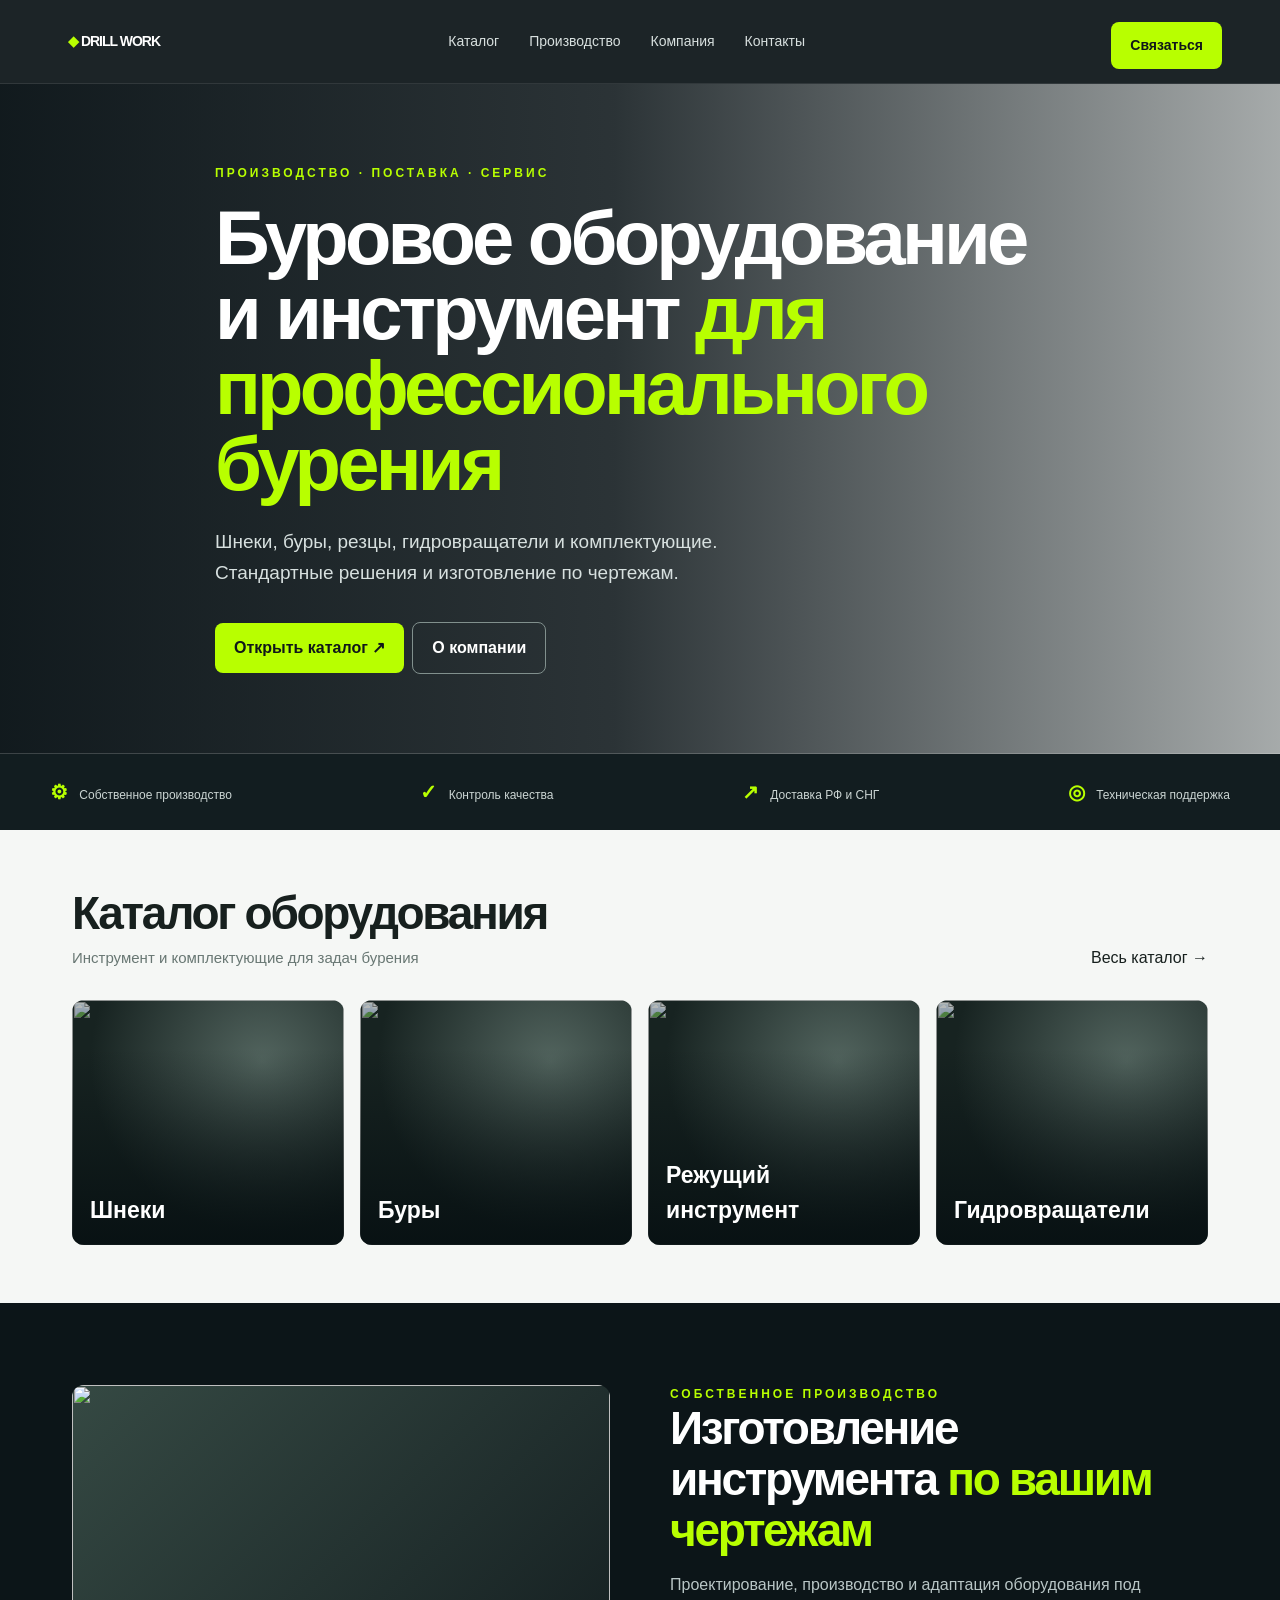
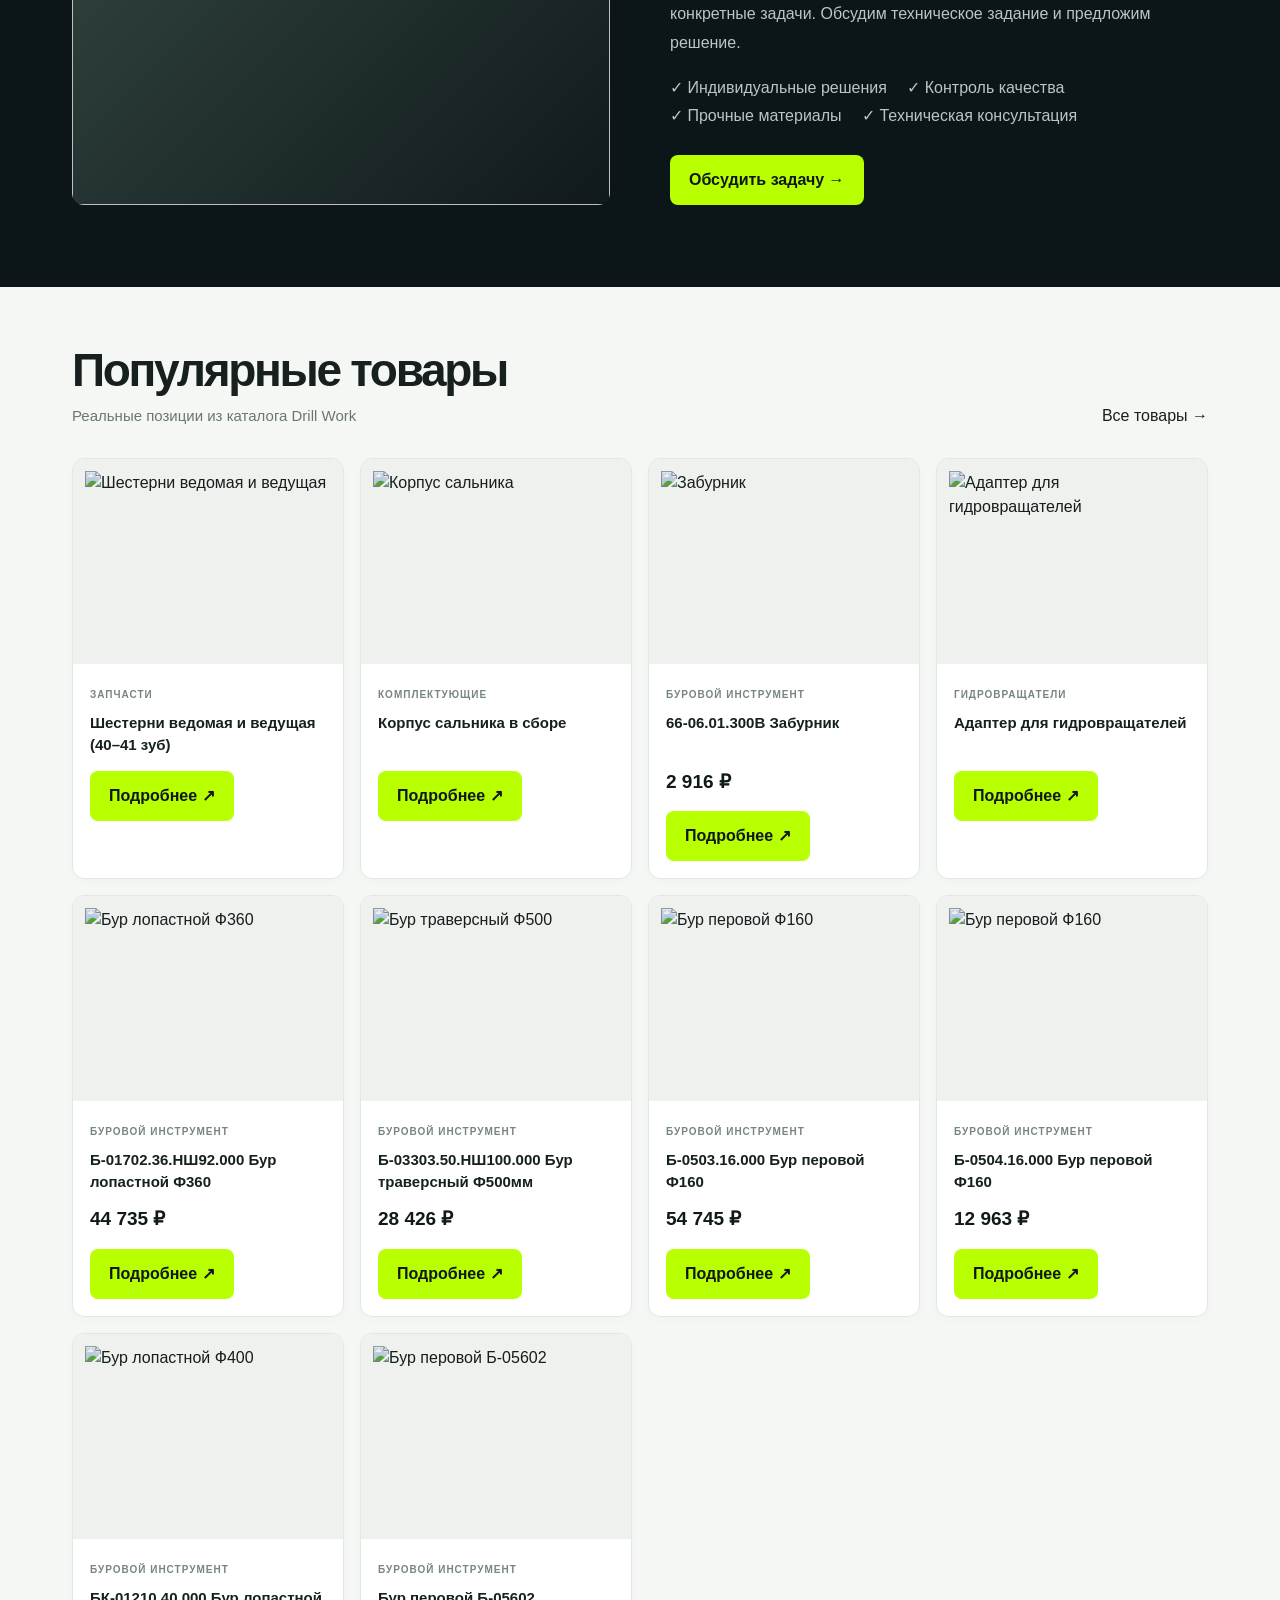
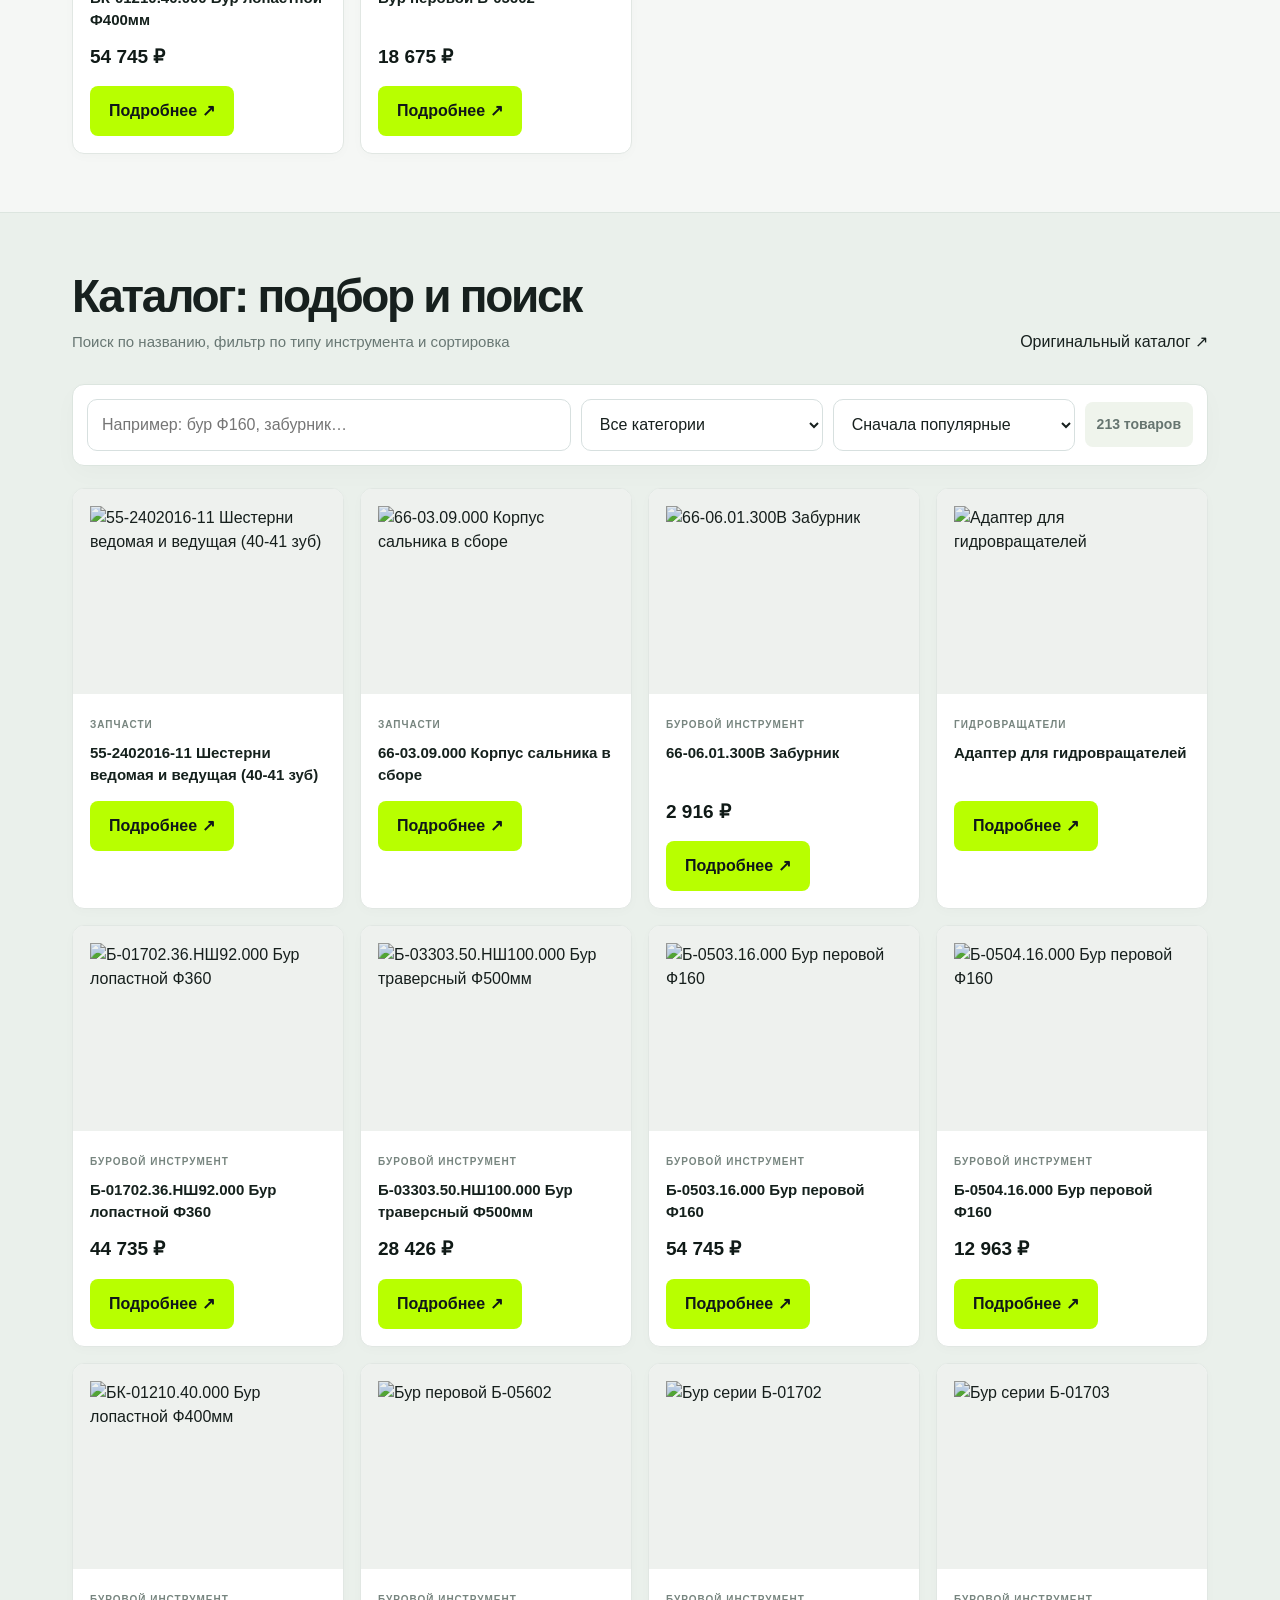
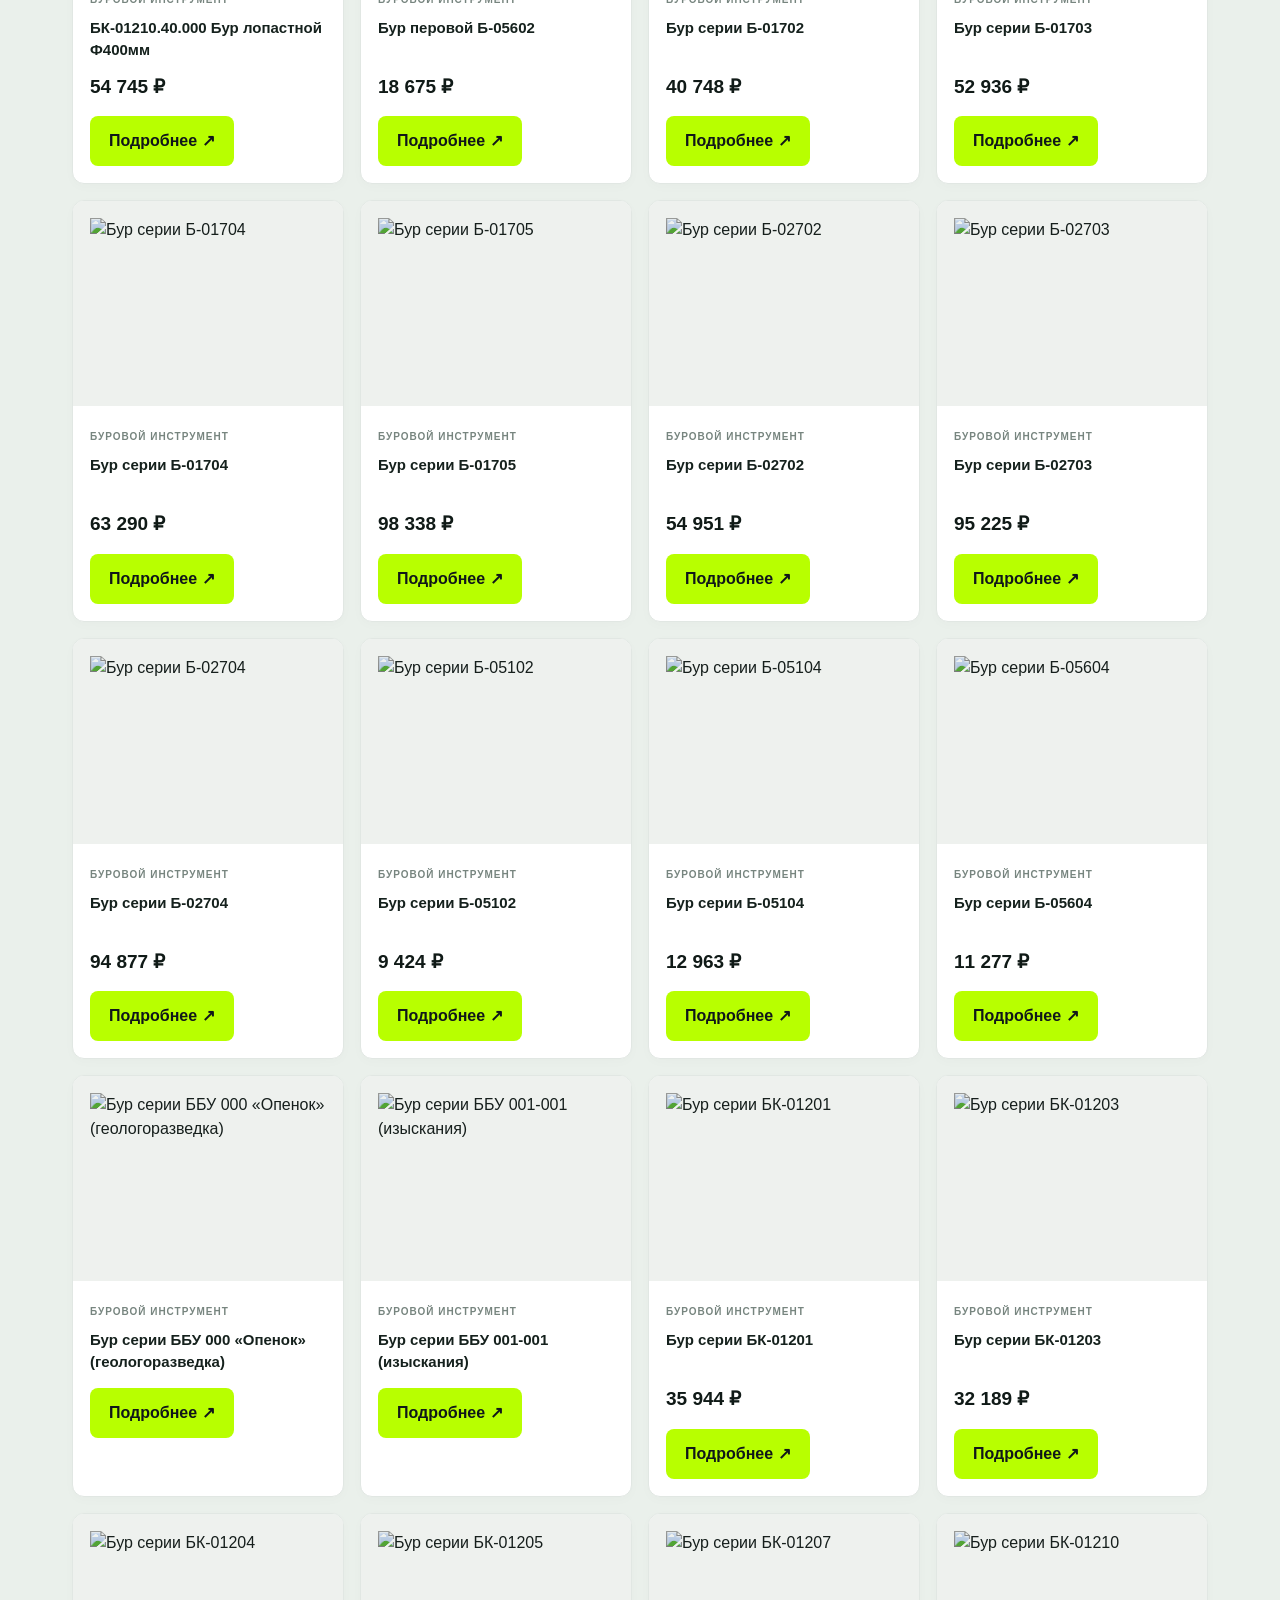
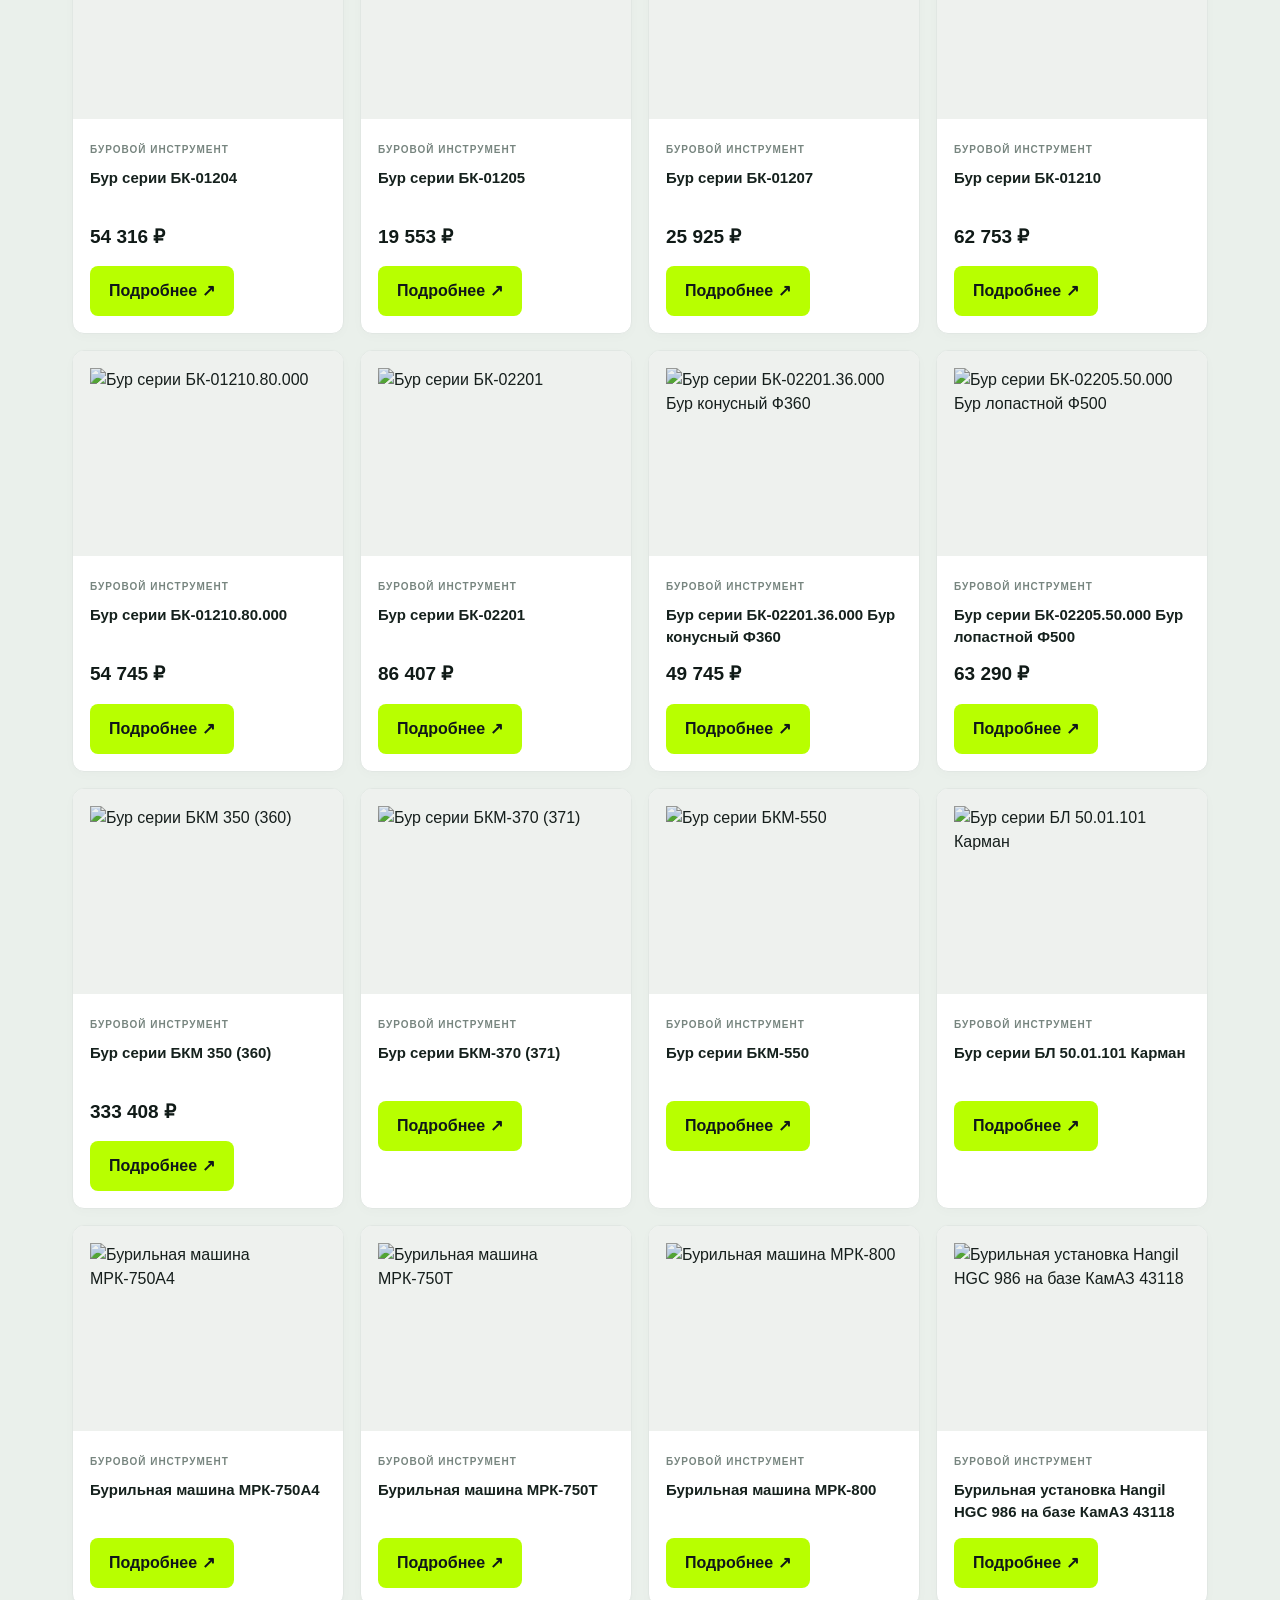
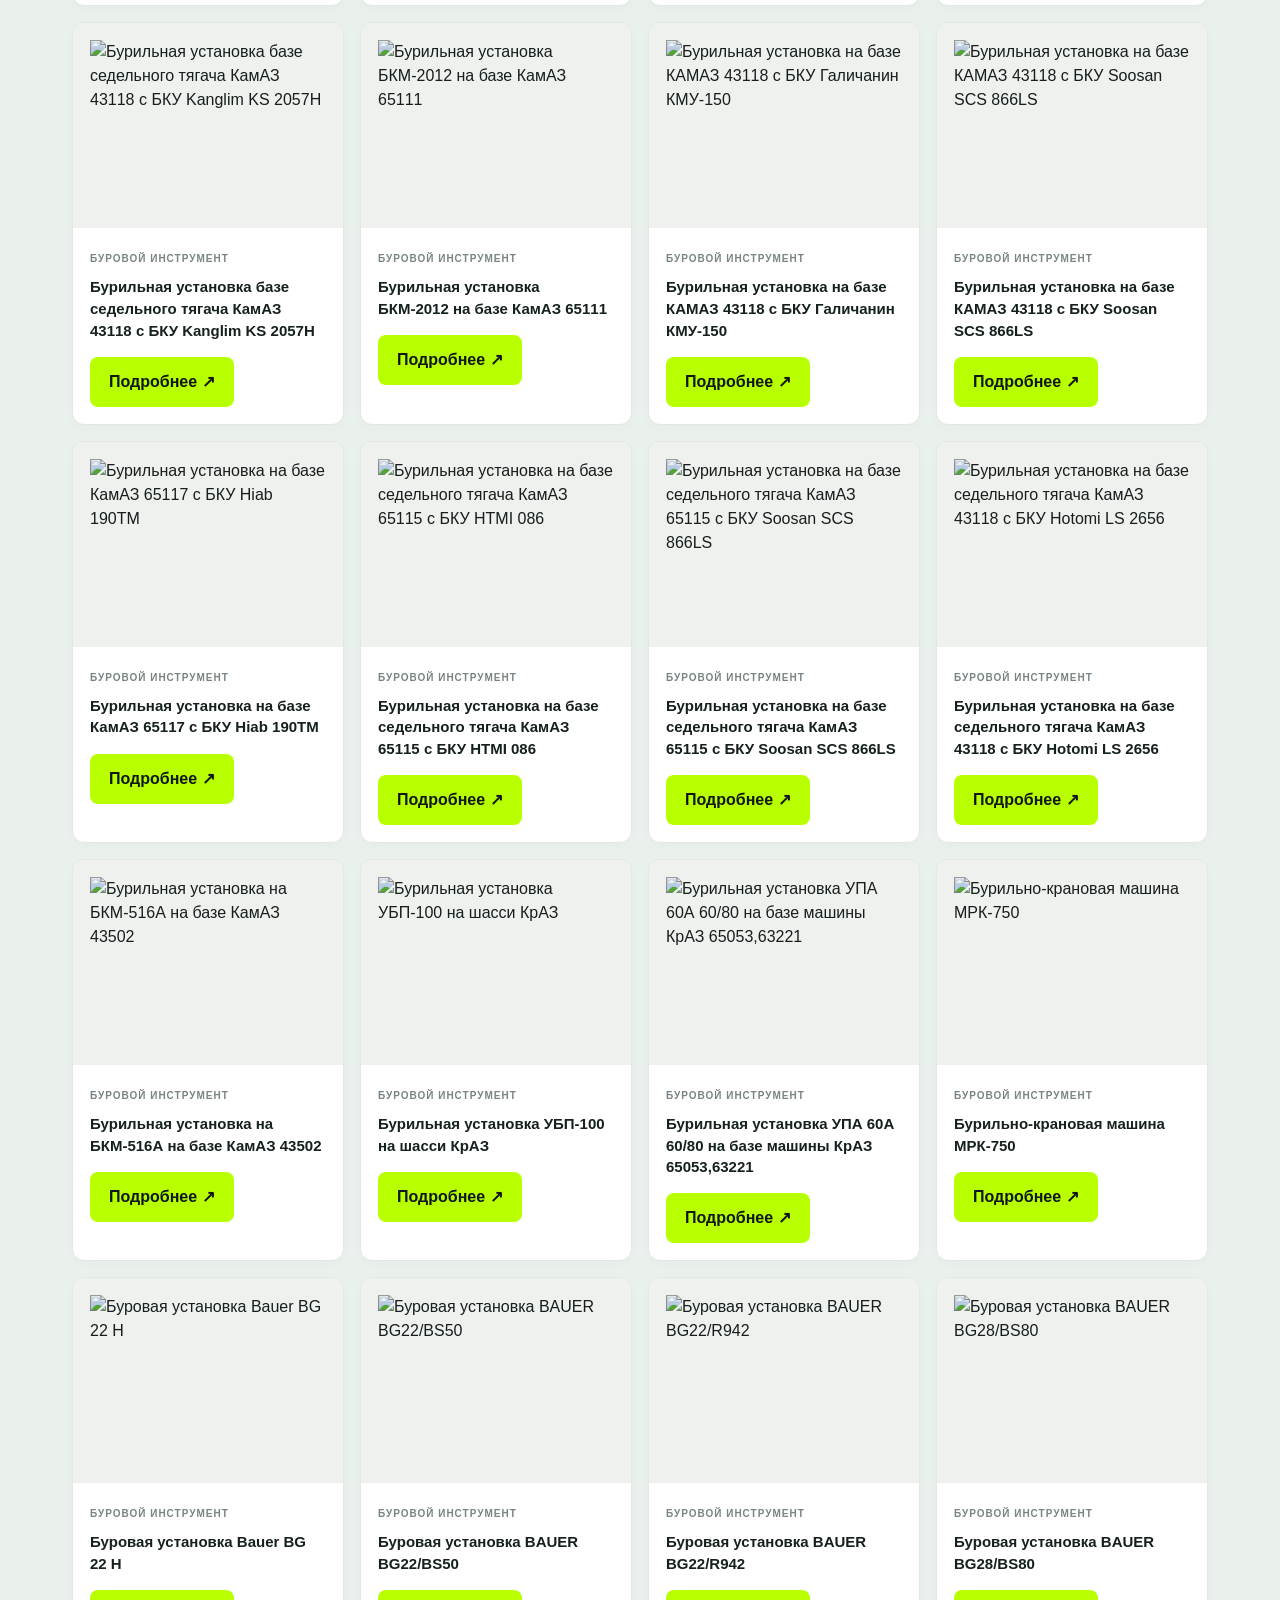
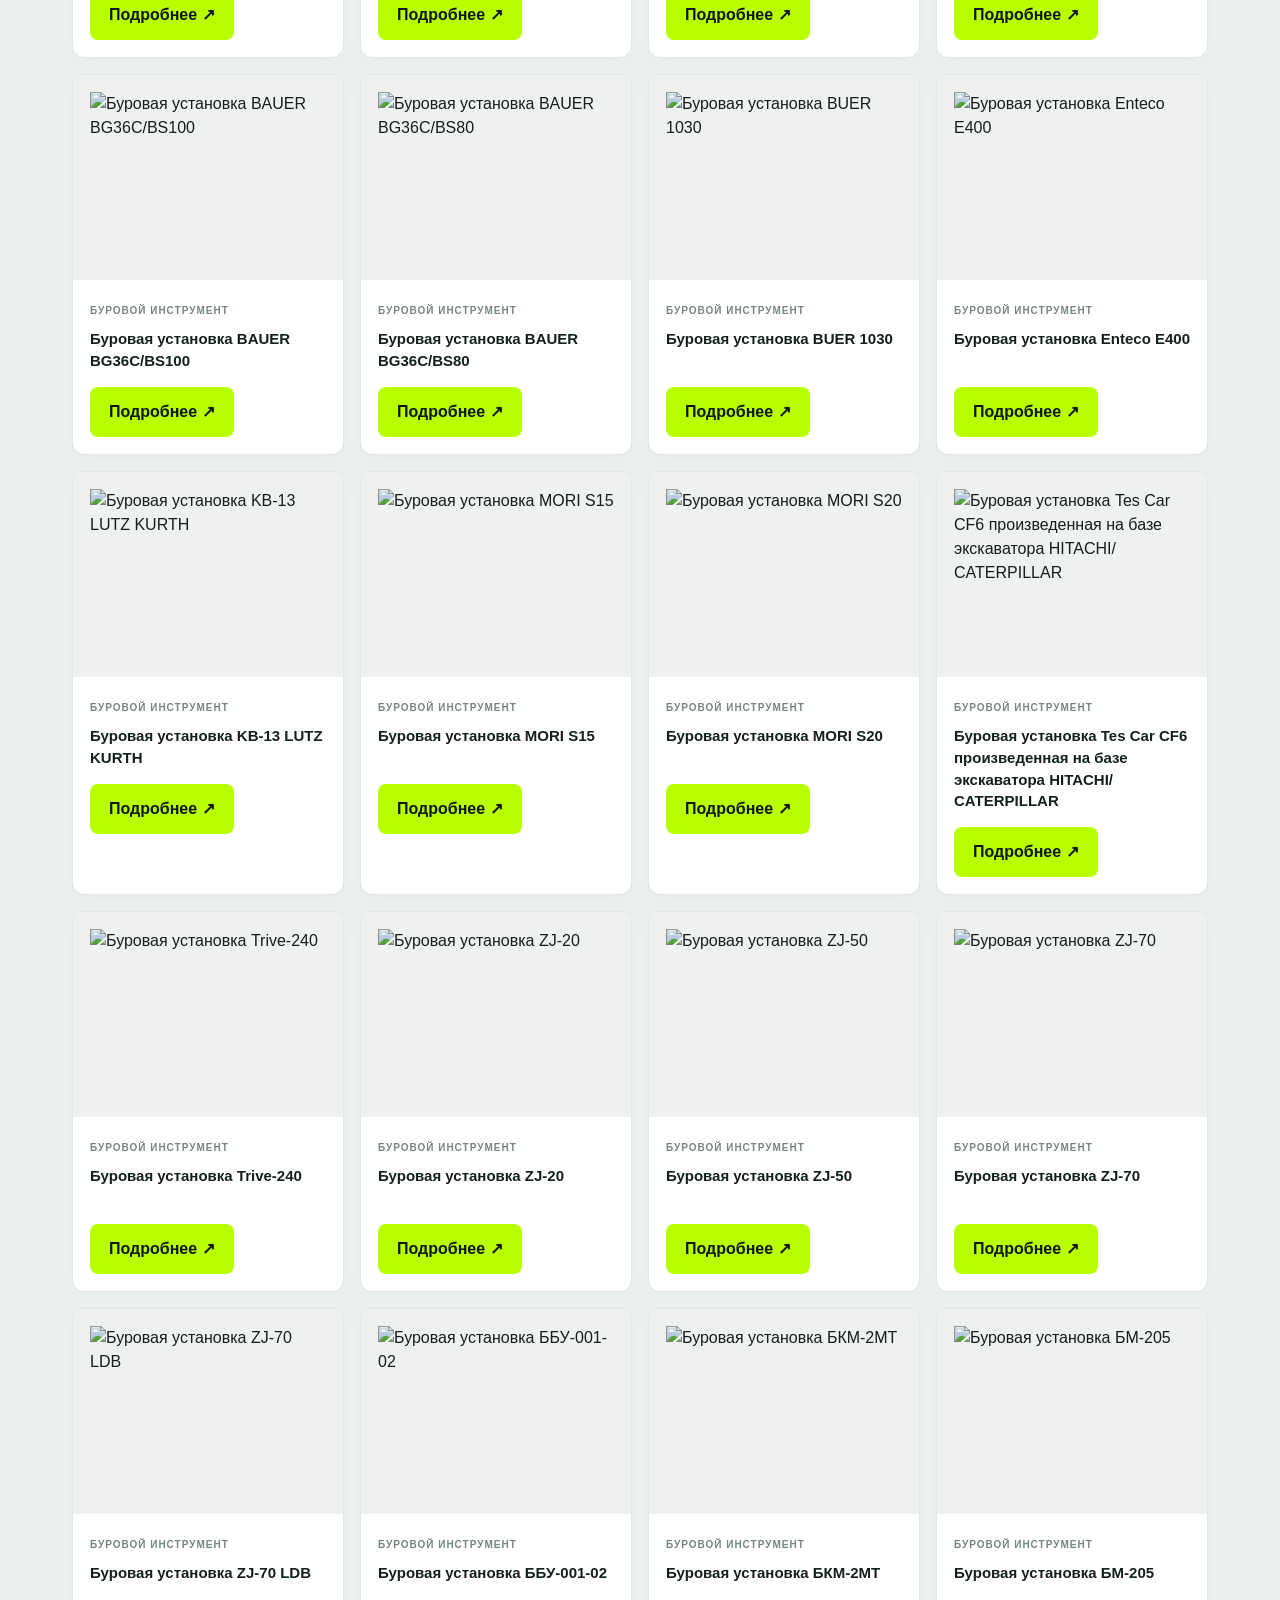
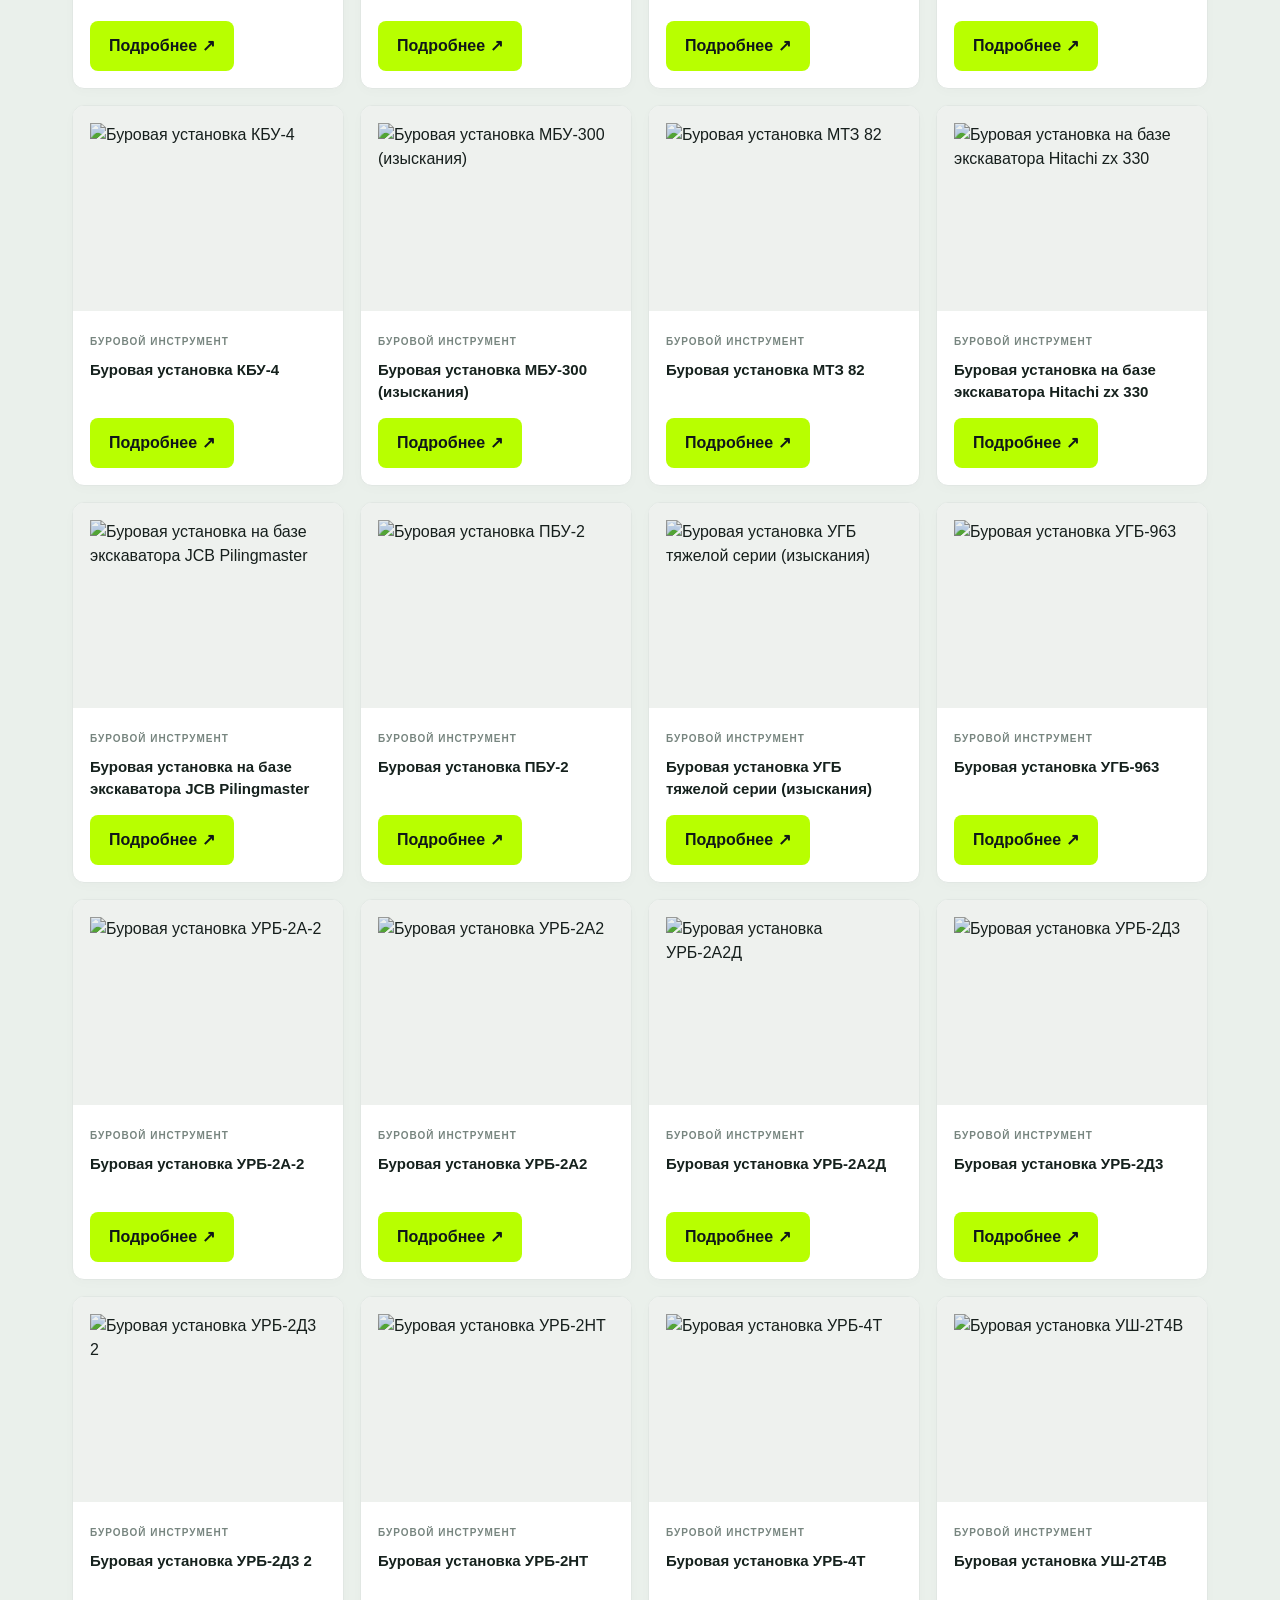
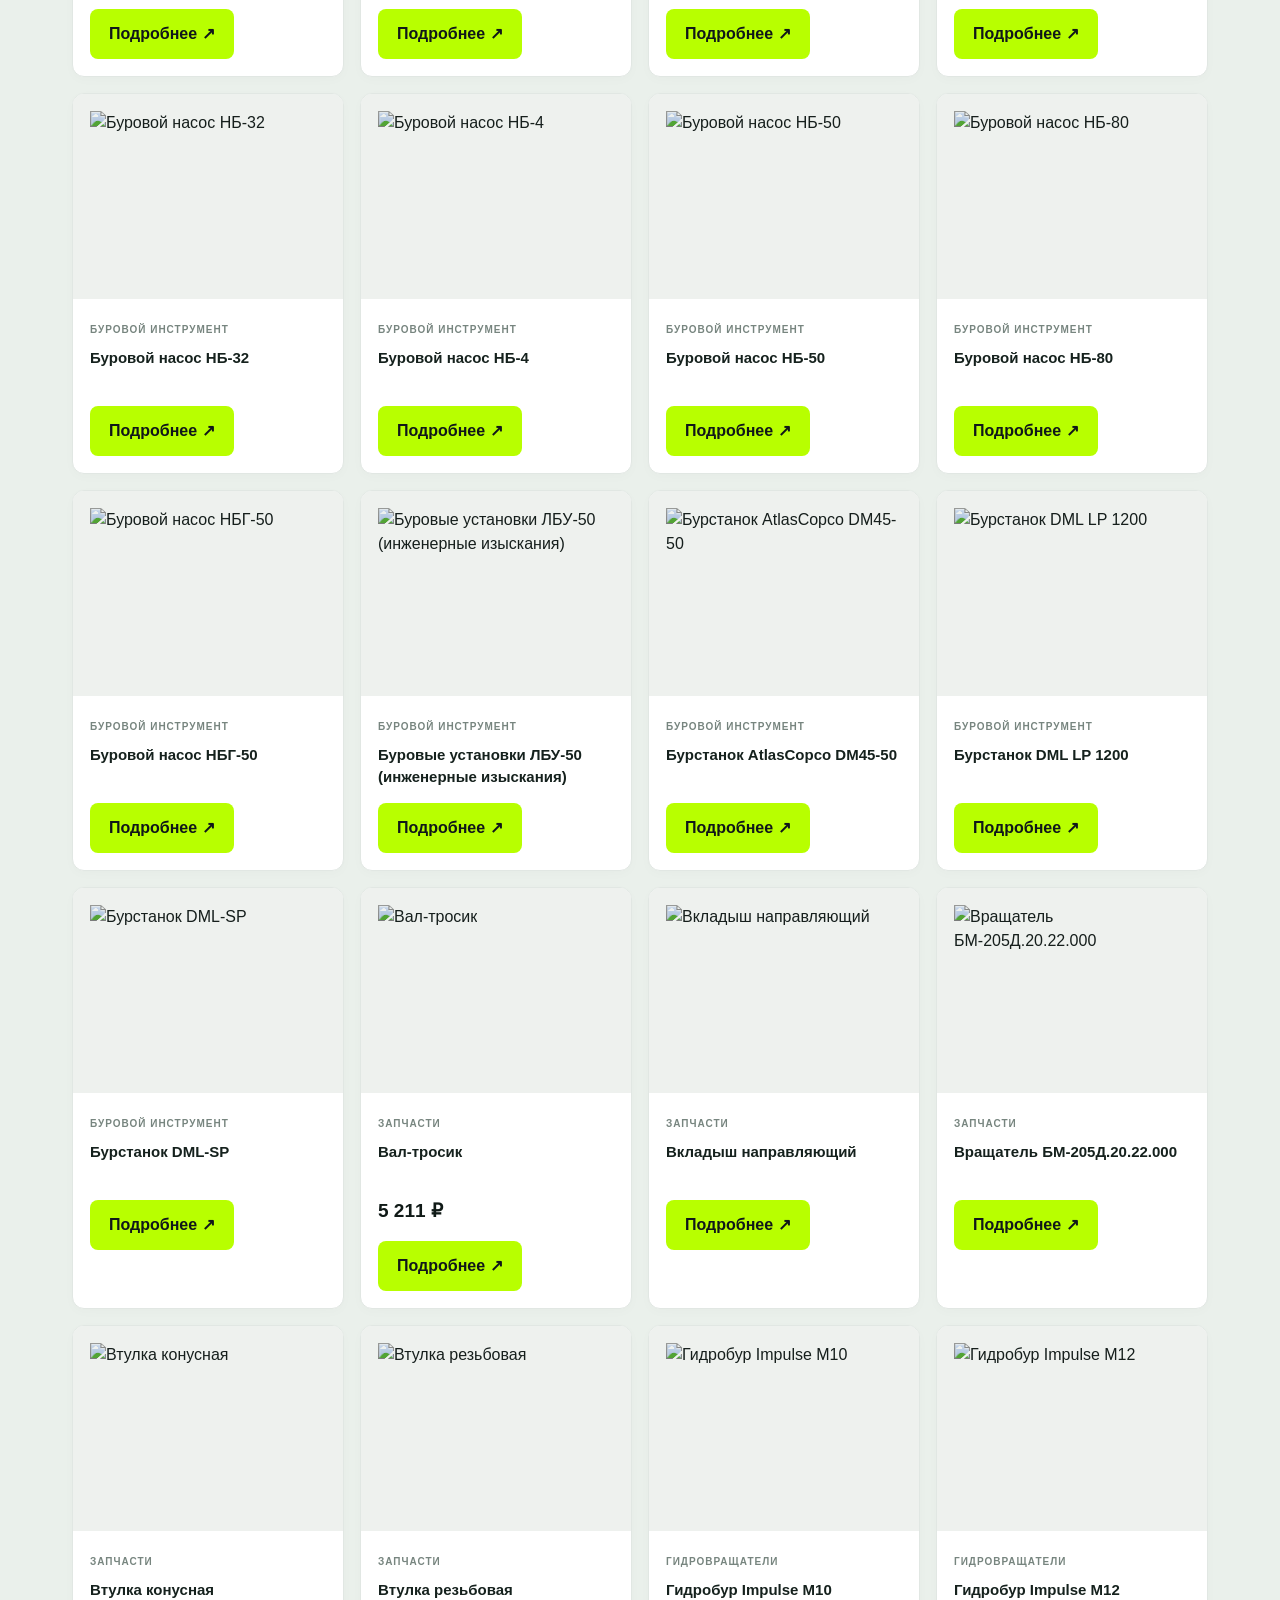
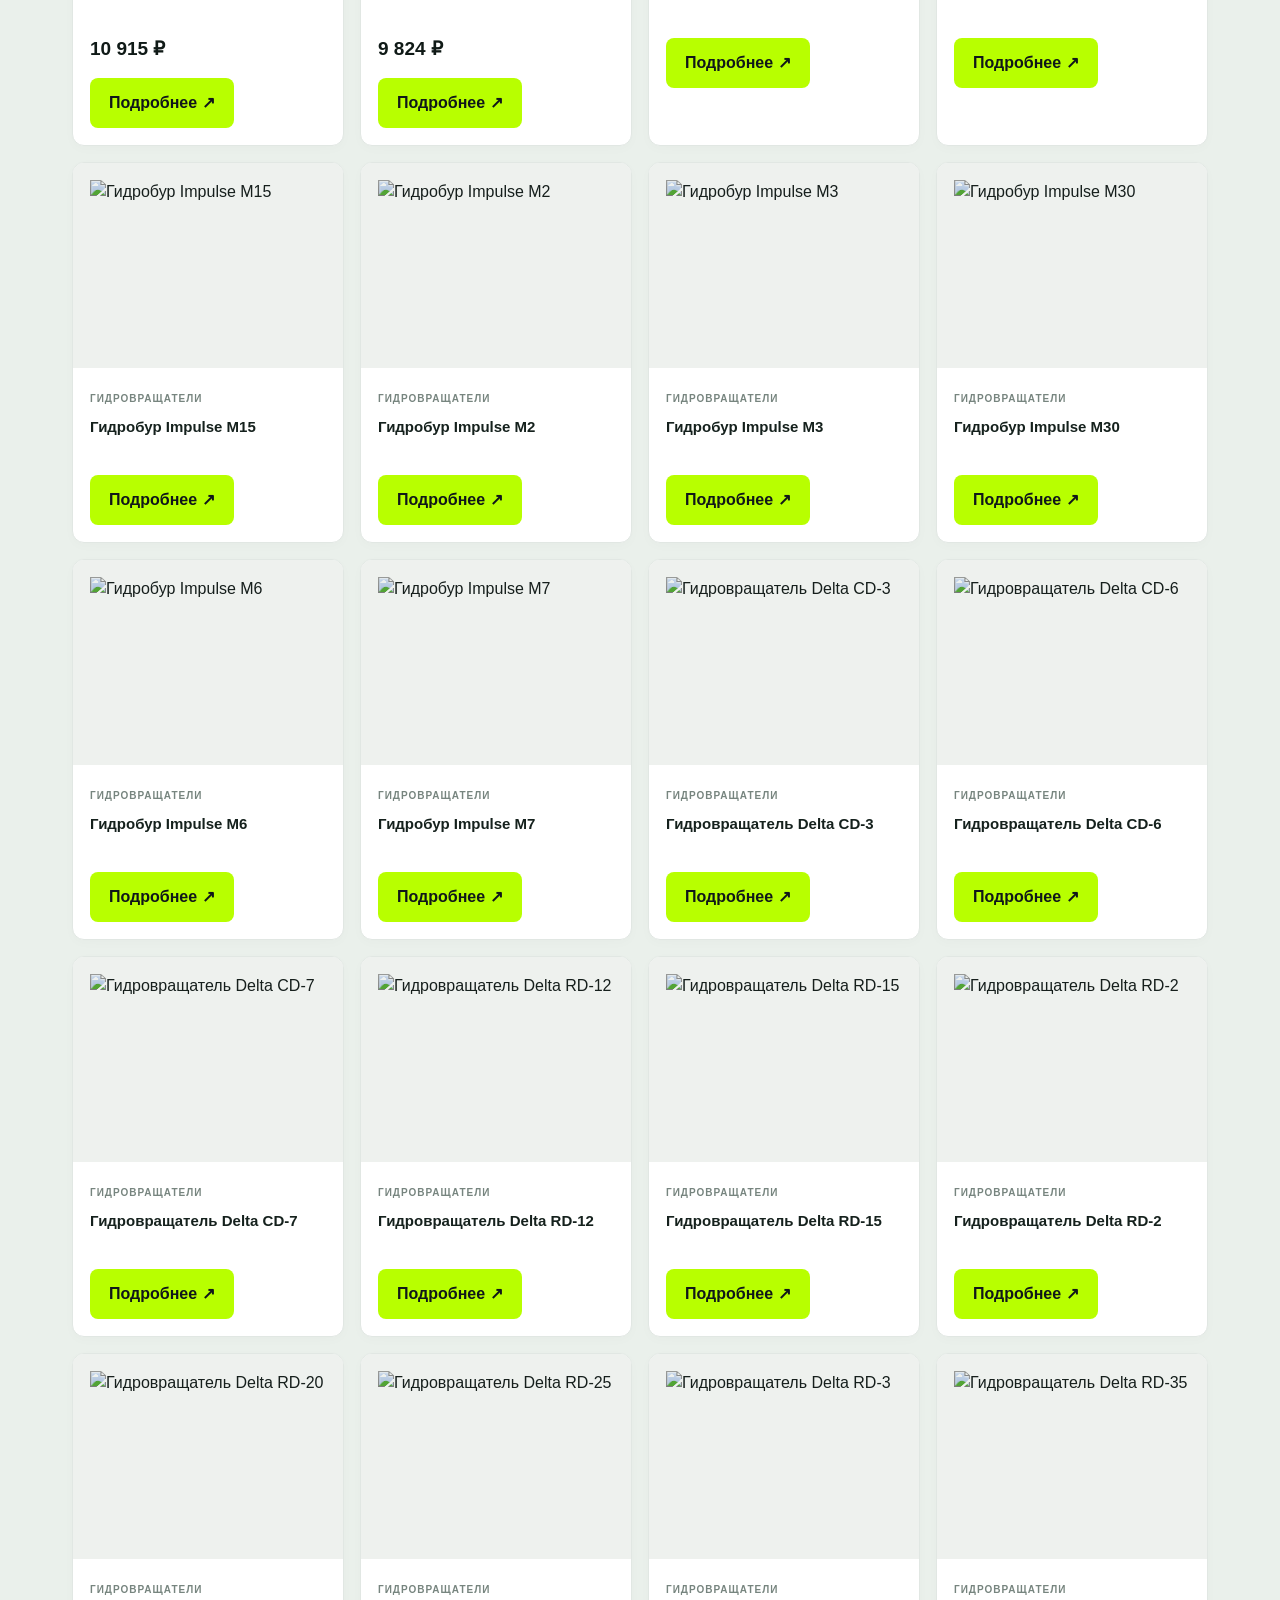
==== index.html @ 8f824eda "Refine industrial visual design and responsive layout" ====
<!doctype html><html lang="ru"><meta charset="utf-8"><meta name="viewport" content="width=device-width,initial-scale=1"><title>DRILL WORK — Preview</title><style>*{box-sizing:border-box}body{margin:0;font:16px/1.5 system-ui;background:#f1f4f4;color:#17201e}a{text-decoration:none;color:inherit}.wrap{max-width:1180px;margin:auto;padding:0 22px}.header,.hero,.dark,footer{background:#10191c;color:white}.nav{display:flex;align-items:center;justify-content:space-between;padding:20px 0;gap:18px}.logo{font-weight:900;font-size:24px;letter-spacing:-1px}.logo b{color:#b8ff00}.nav a{margin-left:18px;font-size:14px}.btn{display:inline-block;background:#b8ff00;color:#101719;padding:13px 18px;border-radius:10px;font-weight:800;margin:8px 8px 0 0}.btn.out{background:transparent;border:1px solid #81908d;color:white}.hero{padding:75px 0;background:linear-gradient(90deg,#0c1519ed,#0c151980),url('https://images.unsplash.com/photo-1581092160562-40aa08e78837?auto=format&fit=crop&w=1800&q=85') center/cover}.ey{color:#b8ff00;text-transform:uppercase;letter-spacing:3px;font-size:12px;font-weight:800}h1{font-size:clamp(38px,6vw,68px);line-height:1.02;letter-spacing:-3px;max-width:800px;margin:18px 0}h1 em{color:#b8ff00;font-style:normal}.hero p{max-width:580px;color:#d0dadc;font-size:18px}.facts{background:#121d20;color:white}.facts .wrap{display:flex;justify-content:space-between;gap:18px;flex-wrap:wrap;padding-top:20px;padding-bottom:20px}.facts span{font-size:13px}.facts b{color:#b8ff00;margin-right:8px;font-size:20px}section{padding:58px 0} .tile:hover img{transform:scale(1.04);transition:.35s} .tile img{transition:.35s} .btn{box-shadow:0 5px 18px #b8ff0025} .card{transition:transform .2s,box-shadow .2s}.card:hover{transform:translateY(-3px);box-shadow:0 12px 28px #10201b12} .head{display:flex;justify-content:space-between;align-items:end;gap:20px;margin-bottom:25px}h2{font-size:clamp(28px,4vw,42px);letter-spacing:-2px;line-height:1.1;margin:0}p.sub{color:#687773;margin:8px 0 0}.grid{display:grid;grid-template-columns:repeat(4,1fr);gap:14px}.tile{height:220px;border-radius:16px;overflow:hidden;position:relative;color:white;display:flex;align-items:end;padding:18px;background:radial-gradient(circle at 70% 25%,#52645e,#172321 65%)}.tile img{position:absolute;width:100%;height:100%;object-fit:cover;inset:0;opacity:.78;filter:contrast(1.12) saturate(.75)}.tile:after{content:"";position:absolute;inset:0;background:linear-gradient(0deg,#071012,transparent 80%)}.tile h3{position:relative;z-index:1;margin:0;font-size:22px}.dark{padding:58px 0}.two{display:grid;grid-template-columns:1fr 1fr;gap:35px;align-items:center}.photo{height:340px;border-radius:18px;overflow:hidden;background:linear-gradient(135deg,#354943,#10191c)}.photo img{width:100%;height:100%;object-fit:cover}.dark p{color:#c7d2d5}.lime{color:#b8ff00}.cards{display:grid;grid-template-columns:repeat(4,1fr);gap:14px}.card{background:white;border:1px solid #dce3e5;border-radius:14px;overflow:hidden}.card .im{height:190px;background:radial-gradient(circle at 70% 30%,#d2ded8,#52645e)}.card img{width:100%;height:100%;object-fit:cover;filter:contrast(1.08) saturate(.8)}.card div:last-child{padding:15px}.card small{color:#788680}.card h3{font-size:16px;margin:7px 0}.price{font-weight:900;font-size:18px}.finder{background:#173b2c;color:white}.finder .wrap{display:grid;grid-template-columns:1fr 1.5fr;gap:28px;align-items:center}.finder select{padding:13px;border-radius:9px;border:0;margin:5px;max-width:100%}.finder button{border:0;cursor:pointer}.stats{background:#0c1518;color:white;padding:28px 0}.stats .wrap{display:flex;justify-content:space-between;gap:20px;flex-wrap:wrap}.stats strong{font-size:25px;color:#b8ff00;display:block}footer{padding:38px 0}.foot{display:grid;grid-template-columns:2fr 1fr 1fr 1fr;gap:25px}.foot a{display:block;color:#bac5c8;font-size:14px;margin:8px 0}.copy{border-top:1px solid #ffffff25;margin-top:28px;padding-top:18px;color:#819095;font-size:12px}@media(max-width:800px){.nav nav{display:none}.grid,.cards{grid-template-columns:repeat(2,1fr)}.two,.finder .wrap{grid-template-columns:1fr}.photo{height:250px}.foot{grid-template-columns:repeat(2,1fr)}.tile{height:175px}.hero{padding:55px 0}.facts .wrap{justify-content:flex-start}}@media(max-width:420px){.grid,.cards{gap:9px}.tile{height:150px;padding:12px}.tile h3{font-size:17px}.card .im{height:140px}.card div:last-child{padding:10px}.card h3{font-size:14px}.price{font-size:15px}}</style><style id="design-refine">html{scroll-behavior:smooth;scroll-padding-top:75px}body{background:#f5f7f5;font-family:Inter,"Segoe UI",Arial,sans-serif}.header{position:sticky;top:0;z-index:30;background:#0b1417ed;backdrop-filter:blur(14px);border-bottom:1px solid #ffffff18}.nav{padding:14px 0}.nav nav{display:flex;gap:4px}.nav nav a{margin:0;padding:10px 13px;border-radius:8px;color:#d8e0df}.nav nav a:hover{background:#ffffff12;color:#c5ff00}.hero{min-height:560px;display:flex;align-items:center;padding:80px 0;background-image:linear-gradient(90deg,#081115f5 0%,#081115d9 48%,#08111555 100%),url('https://images.unsplash.com/photo-1581092160562-40aa08e78837?auto=format&fit=crop&w=1800&q=90');background-size:cover;background-position:center}.hero h1{font-size:clamp(42px,6.2vw,76px);max-width:850px;letter-spacing:-3.8px;line-height:.99}.hero p{font-size:19px;line-height:1.65;color:#d7e0df;max-width:620px;margin:25px 0}.btn{border-radius:8px;padding:13px 19px;box-shadow:none;transition:.2s}.btn:hover{transform:translateY(-2px);background:#d2ff32}.facts span{font-size:12px;color:#cbd5d3}.facts .wrap{padding:23px 0}.head{margin-bottom:30px}h2{font-size:clamp(30px,4vw,46px);letter-spacing:-2.3px;font-weight:800}.sub{font-size:15px!important;line-height:1.6}.grid{gap:16px}.tile{height:245px;border-radius:12px}.tile img{opacity:.68;filter:contrast(1.1) saturate(.7)}.tile:after{background:linear-gradient(0deg,#071012ed 0%,#07101200 80%)}.tile h3{font-size:23px}.dark{background:#0c1518;padding:82px 0}.two{gap:60px}.photo{height:420px;border-radius:12px}.dark p{line-height:1.8;color:#b9c6c6}.cards{gap:16px}.card{border:1px solid #e1e7e3;border-radius:12px;box-shadow:0 3px 12px #10201b05}.card .im{height:205px;background:#eef1ee;padding:12px}.card img{object-fit:contain;mix-blend-mode:multiply;filter:none}.card div:last-child{padding:17px}.card small{font-size:10px;letter-spacing:1px;font-weight:800;color:#77857f}.card h3{font-size:15px;line-height:1.45;min-height:44px;font-weight:700;color:#15211d}.price{display:inline-block;margin:5px 0 7px;font-size:19px;color:#101a17}#fullcatalog{background:#eaf0eb;border-block:1px solid #dce5df}.catalog-tools{background:white;padding:14px;border:1px solid #dce5df;border-radius:12px;grid-template-columns:2fr 1fr 1fr auto;box-shadow:0 8px 24px #13231b06}.catalog-tools input,.catalog-tools select{border-radius:8px;border-color:#e1e7e3;background:#f8faf8;font-size:14px;padding:13px}.catalog-count{background:#eff4ec;color:#34442e;border-radius:8px;padding:12px;font-weight:800}.finder{background:#c5ff00;color:#142019}.finder .ey{color:#34452c}.finder p{color:#33432e}.finder select{border:1px solid #d2e99c;border-radius:8px;background:#f7ffe7}.finder .btn{background:#101a17;color:#c5ff00}.stats{background:#10191c}.stats span{color:#bdc9c7;font-size:13px}footer{background:#0a1114}@media(max-width:800px){.nav nav{display:flex;position:absolute;left:0;right:0;top:100%;padding:8px 12px;background:#10191cf5;overflow:auto;white-space:nowrap;border-top:1px solid #ffffff12}.nav nav a{font-size:12px;padding:8px 10px}.hero{min-height:500px;padding:65px 0;background-position:62% center}.hero h1{letter-spacing:-2.5px}.grid,.cards{gap:12px}.tile{height:185px}.two{gap:30px}.photo{height:280px}.catalog-tools{padding:10px;gap:8px}}@media(max-width:420px){.wrap{padding:0 16px}.hero{min-height:480px;padding:50px 0}.hero h1{font-size:41px;letter-spacing:-2.2px}.hero p{font-size:16px}.nav>.btn{font-size:12px;padding:10px 12px}.logo{font-size:19px}.nav nav{gap:0}.nav nav a{padding:8px}.facts span{width:calc(50% - 12px);font-size:11px}.tile{height:155px;padding:12px}.tile h3{font-size:17px}.card .im{height:150px;padding:8px}.card div:last-child{padding:11px}.card h3{font-size:13px;min-height:54px}.card .btn{font-size:12px;padding:10px 12px}.catalog-tools{grid-template-columns:1fr 1fr}.catalog-tools input{grid-column:1/-1}.catalog-count{grid-column:1/-1;text-align:center}.head{align-items:start;flex-direction:column;gap:12px}}</style>
<header class="header"><div class="wrap nav"><a class="logo" href="#"><b>◆</b> DRILL WORK</a><nav><a href="#fullcatalog">Каталог</a><a href="#factory">Производство</a><a href="#about">Компания</a><a href="#contact">Контакты</a></nav><a class="btn" href="#contact">Связаться</a></div></header><main><section class="hero"><div class="wrap"><div class="ey">Производство · поставка · сервис</div><h1>Буровое оборудование<br>и инструмент <em>для профессионального бурения</em></h1><p>Шнеки, буры, резцы, гидровращатели и комплектующие. Стандартные решения и изготовление по чертежам.</p><a class="btn" href="#fullcatalog">Открыть каталог ↗</a><a class="btn out" href="#about">О компании</a></div></section><div class="facts"><div class="wrap"><span><b>⚙</b> Собственное производство</span><span><b>✓</b> Контроль качества</span><span><b>↗</b> Доставка РФ и СНГ</span><span><b>◎</b> Техническая поддержка</span></div></div><section id="catalog"><div class="wrap"><div class="head"><div><h2>Каталог оборудования</h2><p class="sub">Инструмент и комплектующие для задач бурения</p></div><a href="https://drill-work.ru/products/">Весь каталог →</a></div><div class="grid"><a class="tile" href="https://drill-work.ru/product-category/shneki/"><img src="https://images.unsplash.com/photo-1581092160562-40aa08e78837?auto=format&fit=crop&w=700&q=80"><h3>Шнеки</h3></a><a class="tile" href="https://drill-work.ru/product-category/bury/"><img src="https://images.unsplash.com/photo-1581092335878-2d9ff86ca2bf?auto=format&fit=crop&w=700&q=80"><h3>Буры</h3></a><a class="tile" href="https://drill-work.ru/product-category/rezhushchiy-instrument/"><img src="https://images.unsplash.com/photo-1581092580497-e0d23cbdf1dc?auto=format&fit=crop&w=700&q=80"><h3>Режущий инструмент</h3></a><a class="tile" href="https://drill-work.ru/product-category/gidrobury/"><img src="https://images.unsplash.com/photo-1581092795360-fd1ca04f0952?auto=format&fit=crop&w=700&q=80"><h3>Гидровращатели</h3></a></div></div></section><section class="dark" id="factory"><div class="wrap two"><div class="photo"><img src="https://images.unsplash.com/photo-1581092160562-40aa08e78837?auto=format&fit=crop&w=1000&q=85"></div><div><div class="ey">Собственное производство</div><h2>Изготовление инструмента <span class="lime">по вашим чертежам</span></h2><p>Проектирование, производство и адаптация оборудования под конкретные задачи. Обсудим техническое задание и предложим решение.</p><p>✓ Индивидуальные решения　 ✓ Контроль качества<br>✓ Прочные материалы　 ✓ Техническая консультация</p><a class="btn" href="#contact">Обсудить задачу →</a></div></div></section><section id="products"><div class="wrap"><div class="head"><div><h2>Популярные товары</h2><p class="sub">Реальные позиции из каталога Drill Work</p></div><a href="https://drill-work.ru/products/">Все товары →</a></div><div class="cards"><article class="card"><div class="im"><img loading="lazy" src="https://drill-work.ru/wp-content/uploads/2017/10/RZOW8IN-300x300.jpg" alt="Шестерни ведомая и ведущая"></div><div><small>ЗАПЧАСТИ</small><h3>Шестерни ведомая и ведущая (40–41 зуб)</h3><a class="btn" href="https://drill-work.ru/product/shesterni-vedomaja-i-vedushhaja-40-41-zub/">Подробнее ↗</a></div></article><article class="card"><div class="im"><img loading="lazy" src="https://drill-work.ru/wp-content/uploads/2017/10/RL6DL5T-300x300.jpg" alt="Корпус сальника"></div><div><small>КОМПЛЕКТУЮЩИЕ</small><h3>Корпус сальника в сборе</h3><a class="btn" href="https://drill-work.ru/product/korpus-salnika-v-sbore/">Подробнее ↗</a></div></article><article class="card"><div class="im"><img loading="lazy" src="https://drill-work.ru/wp-content/uploads/2017/10/IMG-d714bf74751f9d409d568ecb9230a9e4-V-300x300.jpg" alt="Забурник"></div><div><small>БУРОВОЙ ИНСТРУМЕНТ</small><h3>66-06.01.300В Забурник</h3><span class="price">2 916 ₽</span><br><a class="btn" href="https://drill-work.ru/product/zaburnik/">Подробнее ↗</a></div></article><article class="card"><div class="im"><img loading="lazy" src="https://drill-work.ru/wp-content/uploads/2020/10/p69_1-1-300x300.jpg" alt="Адаптер для гидровращателей"></div><div><small>ГИДРОВРАЩАТЕЛИ</small><h3>Адаптер для гидровращателей</h3><a class="btn" href="https://drill-work.ru/product/adapter-dlya-gidrovrashchatelej/">Подробнее ↗</a></div></article><article class="card"><div class="im"><img loading="lazy" src="https://drill-work.ru/wp-content/uploads/2017/10/RQSUUSO-300x300.jpg" alt="Бур лопастной Ф360"></div><div><small>БУРОВОЙ ИНСТРУМЕНТ</small><h3>Б-01702.36.НШ92.000 Бур лопастной Ф360</h3><span class="price">44 735 ₽</span><br><a class="btn" href="https://drill-work.ru/product/b-bur-lopastnoj/">Подробнее ↗</a></div></article><article class="card"><div class="im"><img loading="lazy" src="https://drill-work.ru/wp-content/uploads/2017/10/RR7W7LD-300x300.jpg" alt="Бур траверсный Ф500"></div><div><small>БУРОВОЙ ИНСТРУМЕНТ</small><h3>Б-03303.50.НШ100.000 Бур траверсный Ф500мм</h3><span class="price">28 426 ₽</span><br><a class="btn" href="https://drill-work.ru/product/b-bur-traversnyj/">Подробнее ↗</a></div></article><article class="card"><div class="im"><img loading="lazy" src="https://drill-work.ru/wp-content/uploads/2017/10/IMG_20170928_115746-300x300.jpg" alt="Бур перовой Ф160"></div><div><small>БУРОВОЙ ИНСТРУМЕНТ</small><h3>Б-0503.16.000 Бур перовой Ф160</h3><span class="price">54 745 ₽</span><br><a class="btn" href="https://drill-work.ru/product/b-bur-perovoj-0503/">Подробнее ↗</a></div></article><article class="card"><div class="im"><img loading="lazy" src="https://drill-work.ru/wp-content/uploads/2017/10/IMG_20170928_115810-300x300.jpg" alt="Бур перовой Ф160"></div><div><small>БУРОВОЙ ИНСТРУМЕНТ</small><h3>Б-0504.16.000 Бур перовой Ф160</h3><span class="price">12 963 ₽</span><br><a class="btn" href="https://drill-work.ru/product/b-bur-perovoj-0504/">Подробнее ↗</a></div></article><article class="card"><div class="im"><img loading="lazy" src="https://drill-work.ru/wp-content/uploads/2017/10/R53IZOH-300x300.jpg" alt="Бур лопастной Ф400"></div><div><small>БУРОВОЙ ИНСТРУМЕНТ</small><h3>БК-01210.40.000 Бур лопастной Ф400мм</h3><span class="price">54 745 ₽</span><br><a class="btn" href="https://drill-work.ru/product/bk-bur-lopastnoj-400/">Подробнее ↗</a></div></article><article class="card"><div class="im"><img loading="lazy" src="https://drill-work.ru/wp-content/uploads/2016/08/bur-perovoi-b-05602.jpg" alt="Бур перовой Б-05602"></div><div><small>БУРОВОЙ ИНСТРУМЕНТ</small><h3>Бур перовой Б-05602</h3><span class="price">18 675 ₽</span><br><a class="btn" href="https://drill-work.ru/product/bur-perovoi-b-05602/">Подробнее ↗</a></div></article></div></div></section><section id="fullcatalog"><div class="wrap"><div class="head"><div><h2>Каталог: подбор и поиск</h2><p class="sub">Поиск по названию, фильтр по типу инструмента и сортировка</p></div><a href="https://drill-work.ru/products/">Оригинальный каталог ↗</a></div><div class="catalog-tools"><input id="catalogSearch" type="search" placeholder="Например: бур Ф160, забурник…" aria-label="Поиск товаров"><select id="catalogCategory" aria-label="Категория"><option value="all">Все категории</option><option value="бур">Буры</option><option value="шнек">Шнеки</option><option value="гидро">Гидровращатели и адаптеры</option><option value="запчаст">Запчасти и комплектующие</option><option value="режущий">Режущий инструмент</option></select><select id="catalogSort" aria-label="Сортировка"><option value="default">Сначала популярные</option><option value="name">По названию А—Я</option><option value="priceAsc">Сначала дешевле</option><option value="priceDesc">Сначала дороже</option></select><span id="catalogCount" class="catalog-count">10 товаров</span></div><div class="cards" id="catalogResults"></div><p class="catalog-note">Цены и наличие уточняйте у менеджера. Заказ и корзина доступны на оригинальном сайте.</p></div></section><style>.catalog-tools{display:grid;grid-template-columns:2fr 1fr 1fr auto;gap:10px;margin:18px 0 22px}.catalog-tools input,.catalog-tools select{width:100%;min-width:0;padding:13px 14px;border:1px solid #d7e0df;border-radius:10px;background:white;color:#17201e;font:inherit}.catalog-count{align-self:center;color:#667570;font-size:14px;white-space:nowrap}.catalog-note{font-size:13px;color:#73817c;margin-top:18px}@media(max-width:700px){.catalog-tools{grid-template-columns:1fr 1fr}.catalog-tools input{grid-column:1/-1}.catalog-count{grid-column:1/-1}}</style><script src="catalog-data.js"></script><script>
const drillProducts=window.drillProducts;
const catalogRoot=document.getElementById("catalogResults"),catalogSearch=document.getElementById("catalogSearch"),catalogCategory=document.getElementById("catalogCategory"),catalogSort=document.getElementById("catalogSort");
function renderDrillCatalog(){let list=drillProducts.filter(p=>p.name.toLowerCase().includes(catalogSearch.value.toLowerCase())&&(catalogCategory.value==="all"||p.cat===catalogCategory.value));if(catalogSort.value==="name")list.sort((a,b)=>a.name.localeCompare(b.name,"ru"));if(catalogSort.value==="priceAsc")list.sort((a,b)=>(a.price??Infinity)-(b.price??Infinity));if(catalogSort.value==="priceDesc")list.sort((a,b)=>(b.price??-1)-(a.price??-1));catalogRoot.innerHTML=list.map(p=>'<article class="card"><a href="'+p.url+'" target="_blank" rel="noopener"><div class="im"><img loading="lazy" src="'+p.img+'" alt="'+p.name+'"></div></a><div><small>'+({бур:"БУРОВОЙ ИНСТРУМЕНТ",шнек:"ШНЕКИ",гидро:"ГИДРОВРАЩАТЕЛИ",запчаст:"ЗАПЧАСТИ",режущий:"РЕЖУЩИЙ ИНСТРУМЕНТ"}[p.cat])+'</small><h3>'+p.name+'</h3>'+(p.price?'<span class="price">'+p.price.toLocaleString("ru-RU")+' ₽</span><br>':'')+'<a class="btn" href="'+p.url+'" target="_blank" rel="noopener">Подробнее ↗</a></div></article>').join("");document.getElementById("catalogCount").textContent=list.length+" товаров";}
[catalogSearch,catalogCategory,catalogSort].forEach(el=>el.addEventListener("input",renderDrillCatalog));renderDrillCatalog();
</script><section class="finder"><div class="wrap"><div><div class="ey">Быстрый подбор</div><h2>Подбор оборудования</h2><p>Подберём инструмент под ваши условия бурения.</p></div><form onsubmit="event.preventDefault();alert('Демо: заявка не отправляется. В рабочем сайте подключим менеджера.');"><select required><option value="">Тип работ</option><option>Фундамент</option><option>Скважины</option><option>Ямобурение</option></select><select required><option value="">Диаметр</option><option>до 300 мм</option><option>300–600 мм</option><option>600–1000 мм</option></select><select required><option value="">Тип грунта</option><option>Песок</option><option>Глина</option><option>Мерзлый грунт</option></select><button class="btn">Подобрать ↗</button></form></div></section><section id="about"><div class="wrap"><h2>Инженерный подход к бурению</h2><p class="sub">Подбор, комплектация и техническая поддержка для вашего проекта.</p></div></section><div class="stats"><div class="wrap"><span><strong>213</strong> позиций каталога*</span><span><strong>РФ + СНГ</strong> география поставок</span><span><strong>Производство</strong> индивидуальные изделия</span></div></div></main><footer id="contact"><div class="wrap foot"><div><div class="logo"><b>◆</b> DRILL WORK</div><p>ООО ТК «Электросервис»<br>Екатеринбург, ул. Совхозная, 20</p></div><div><b>Каталог</b><a href="https://drill-work.ru/products/">Оборудование</a><a href="https://drill-work.ru/polezno-znat/">Полезно знать</a></div><div><b>Компания</b><a href="https://drill-work.ru/about-company/">О компании</a><a href="https://drill-work.ru/photogallery/">Фотогалерея</a></div><div><b>Контакты</b><a href="tel:+73433614581">+7 (343) 361-45-81</a><a href="mailto:bkm-516@yandex.ru">bkm-516@yandex.ru</a></div></div><div class="wrap copy">Preview концепт · не подключён к WooCommerce · фотографии демонстрационные · цены и факты требуют сверки</div></footer></html>
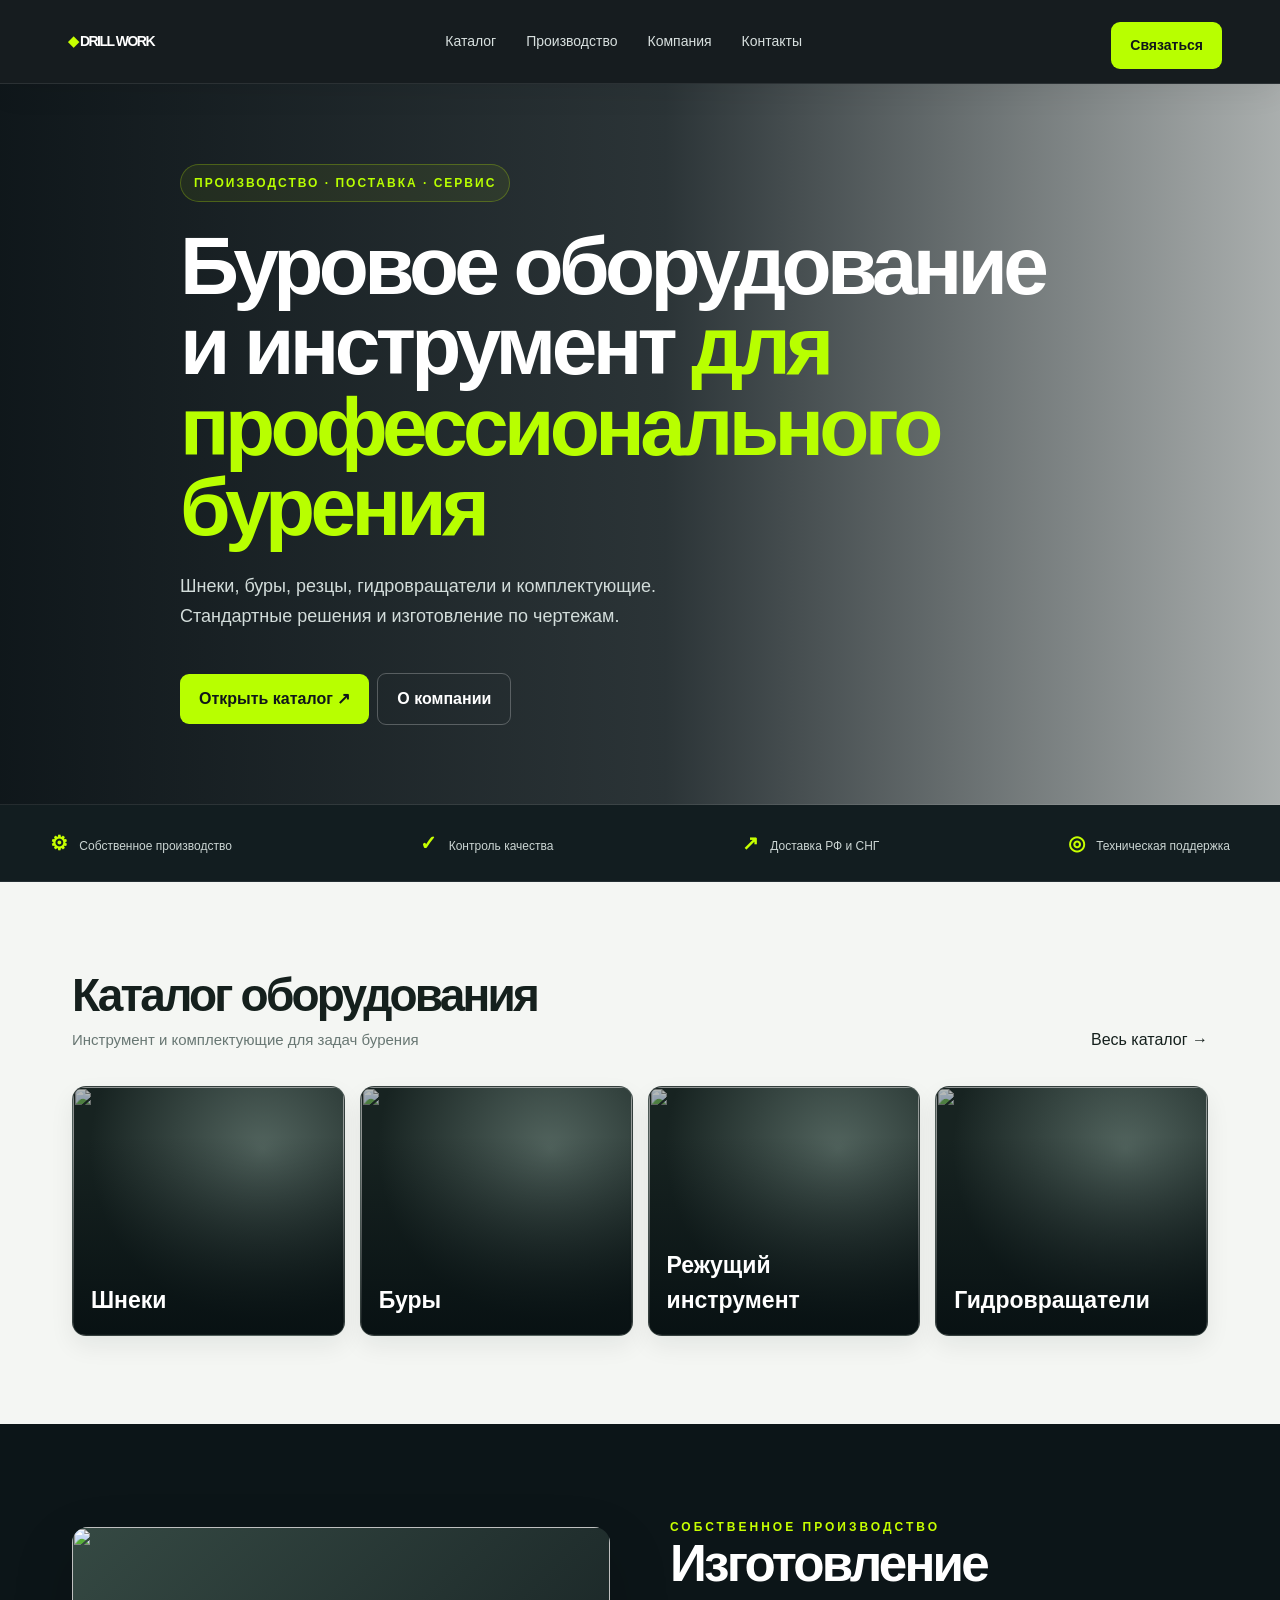
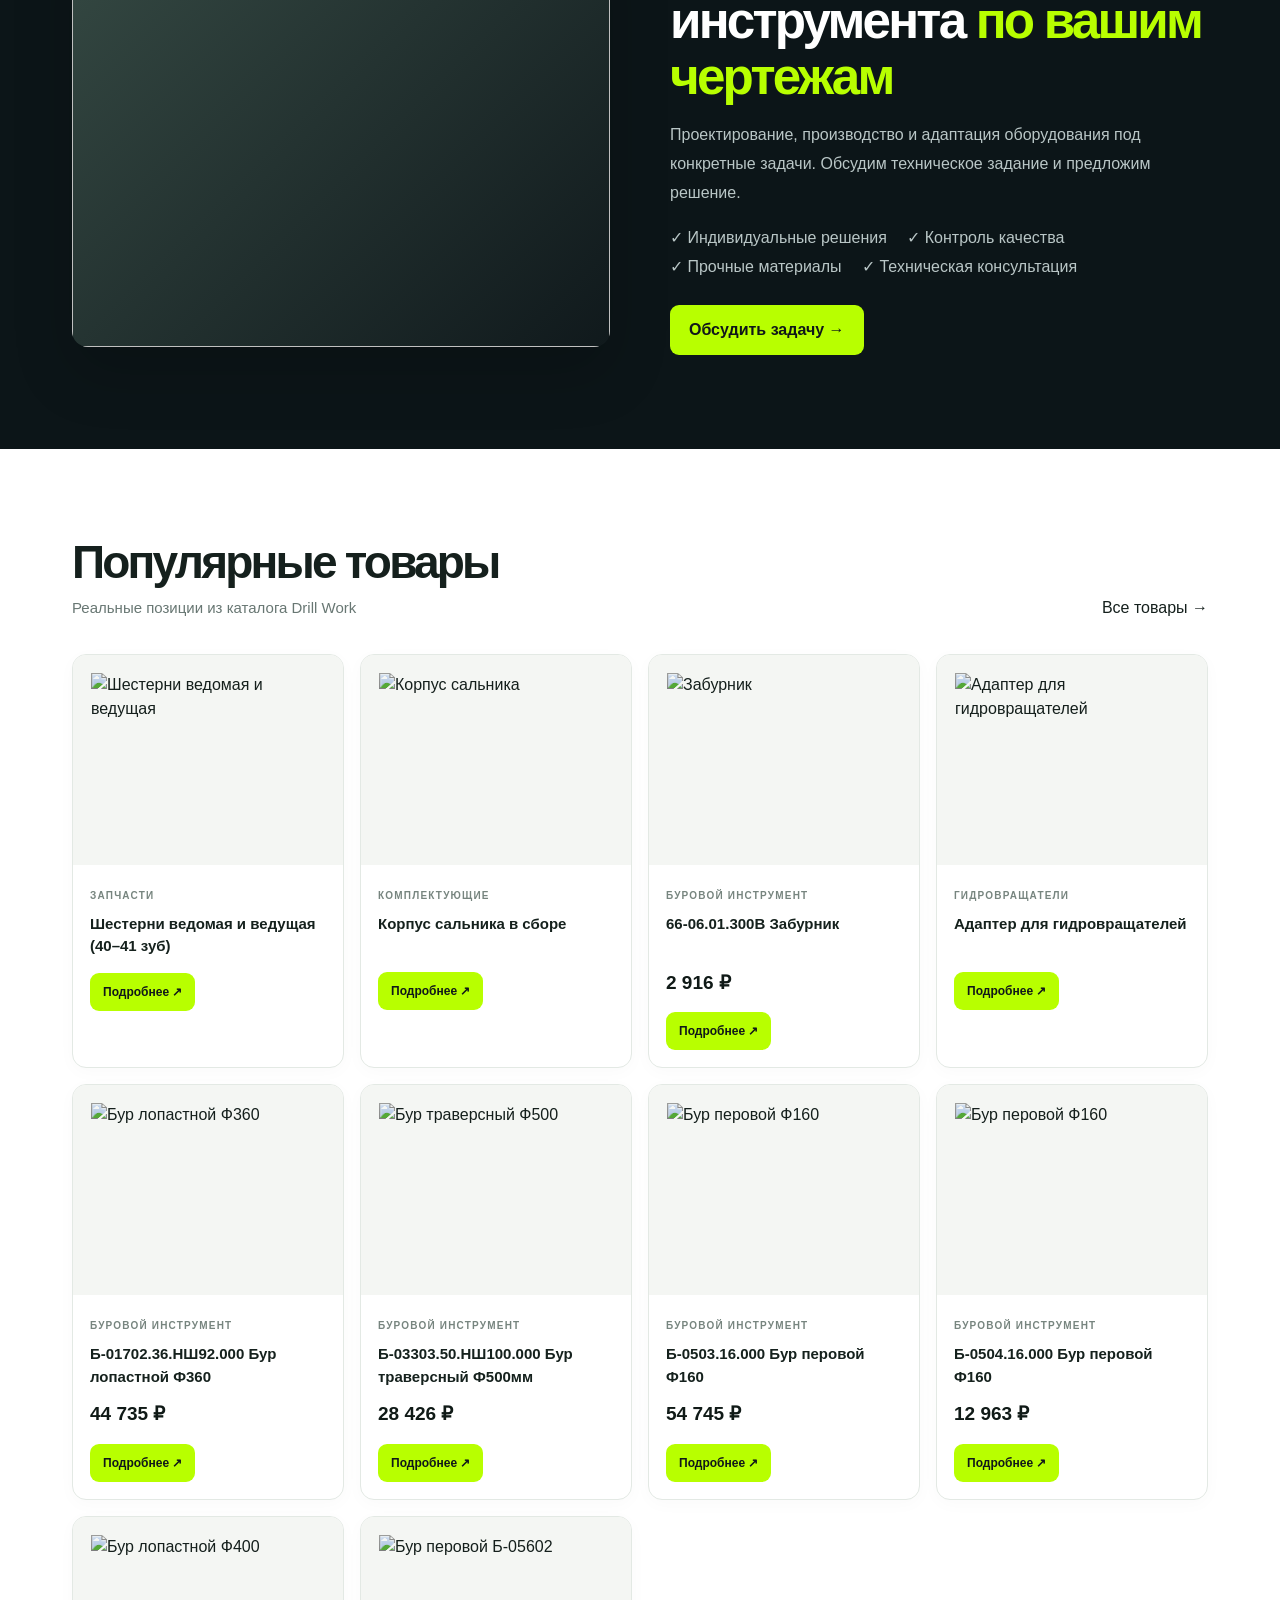
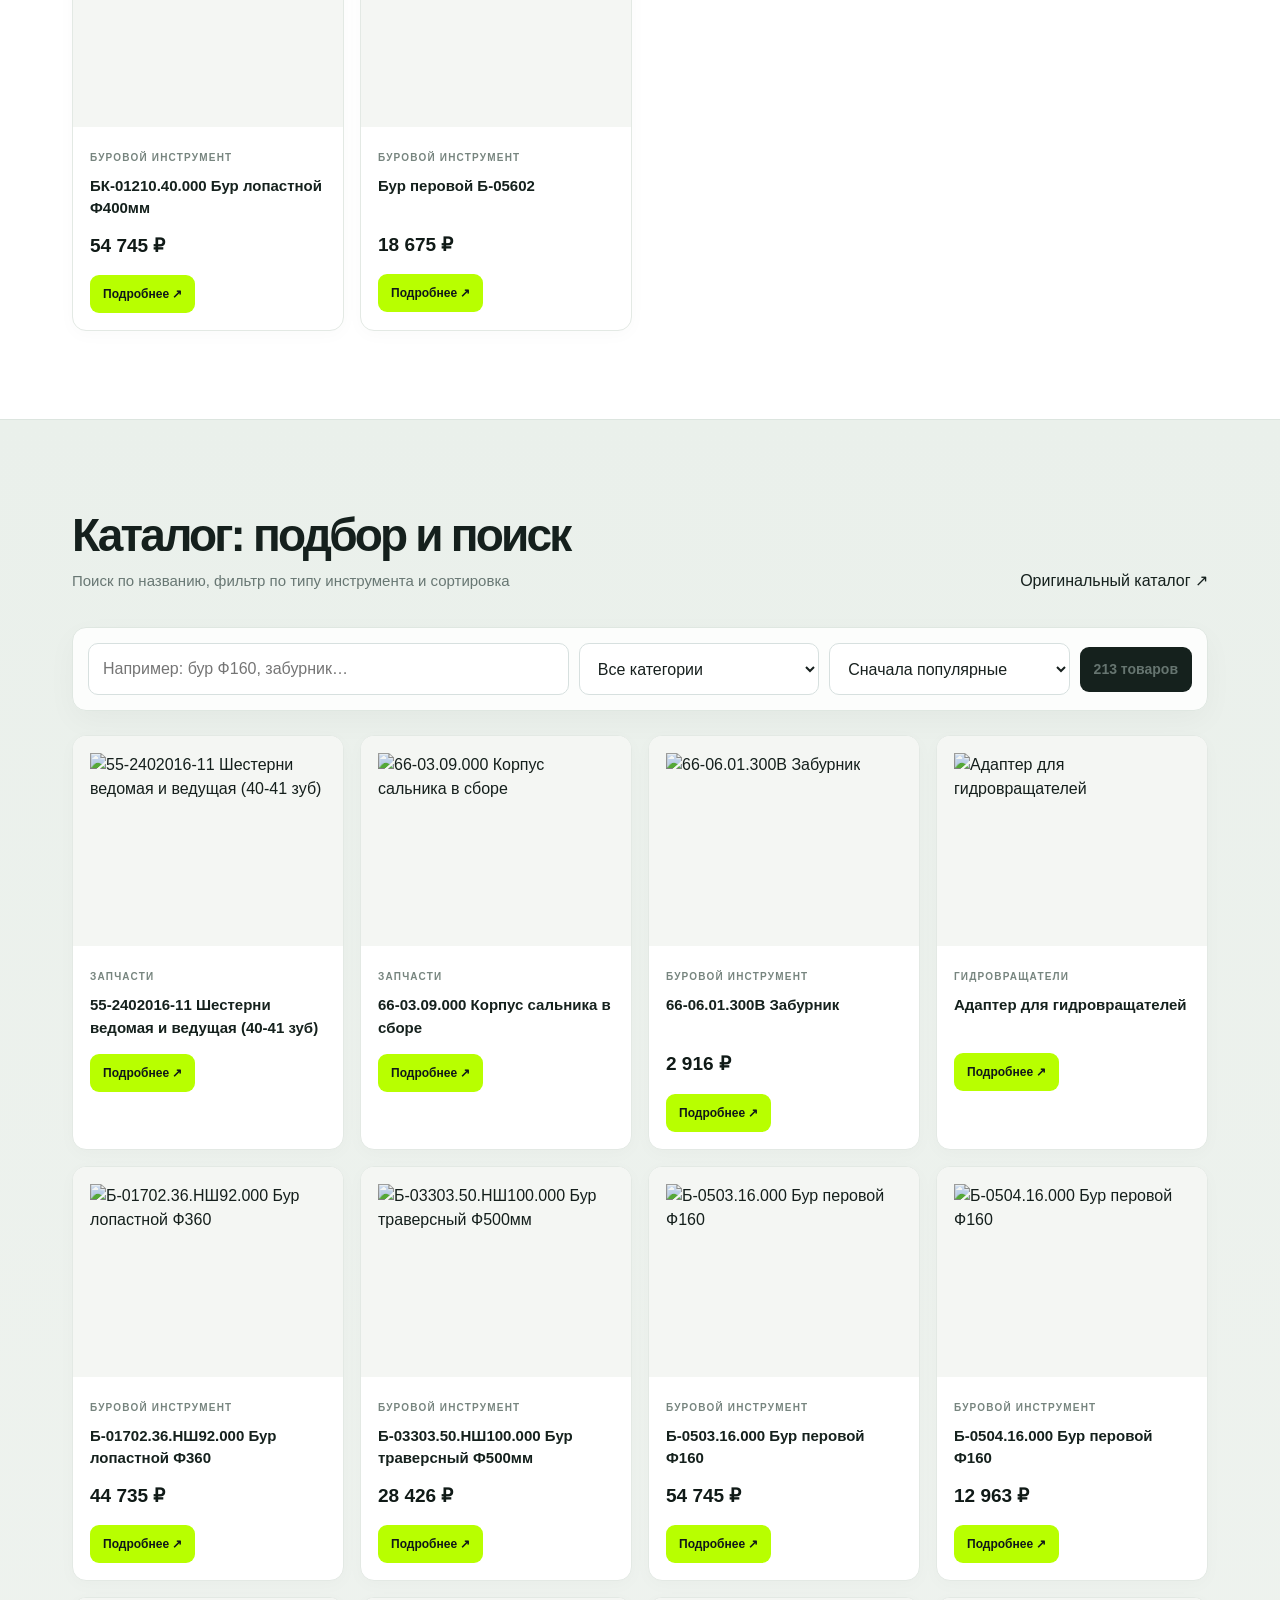
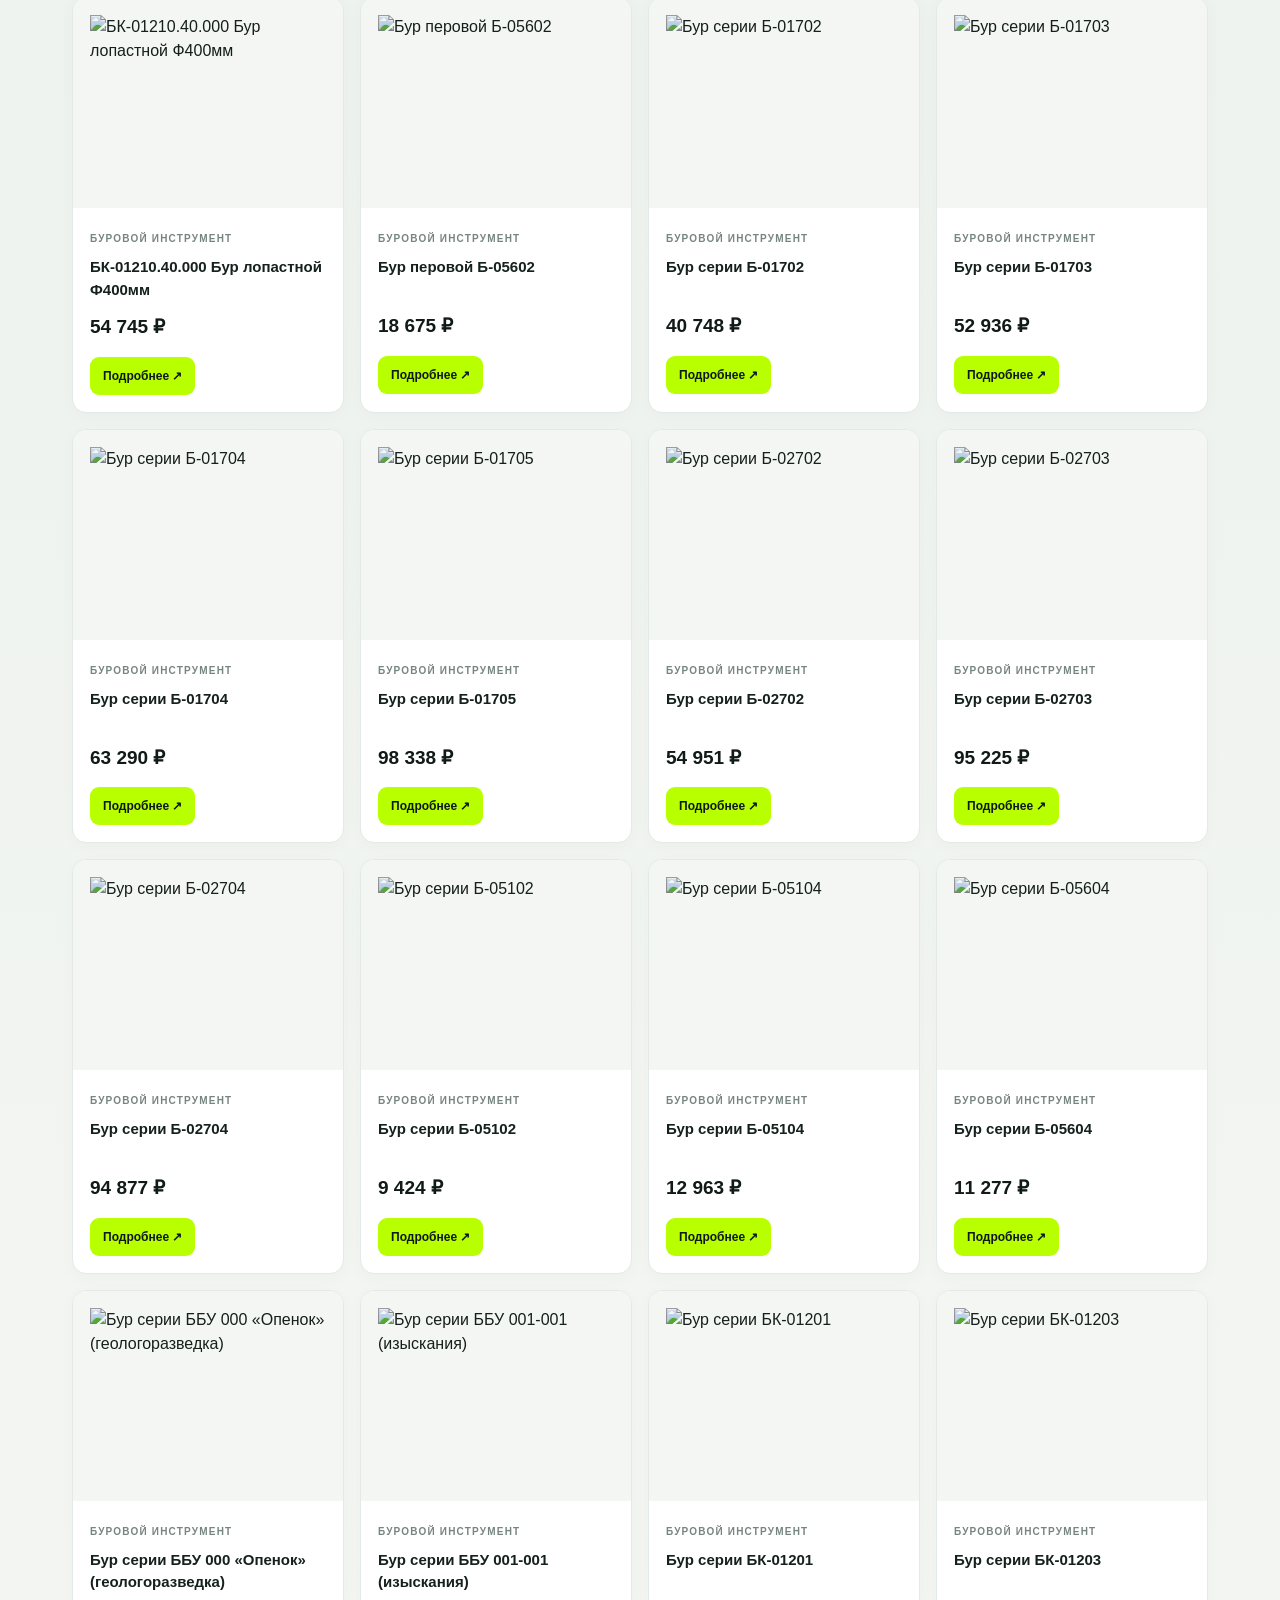
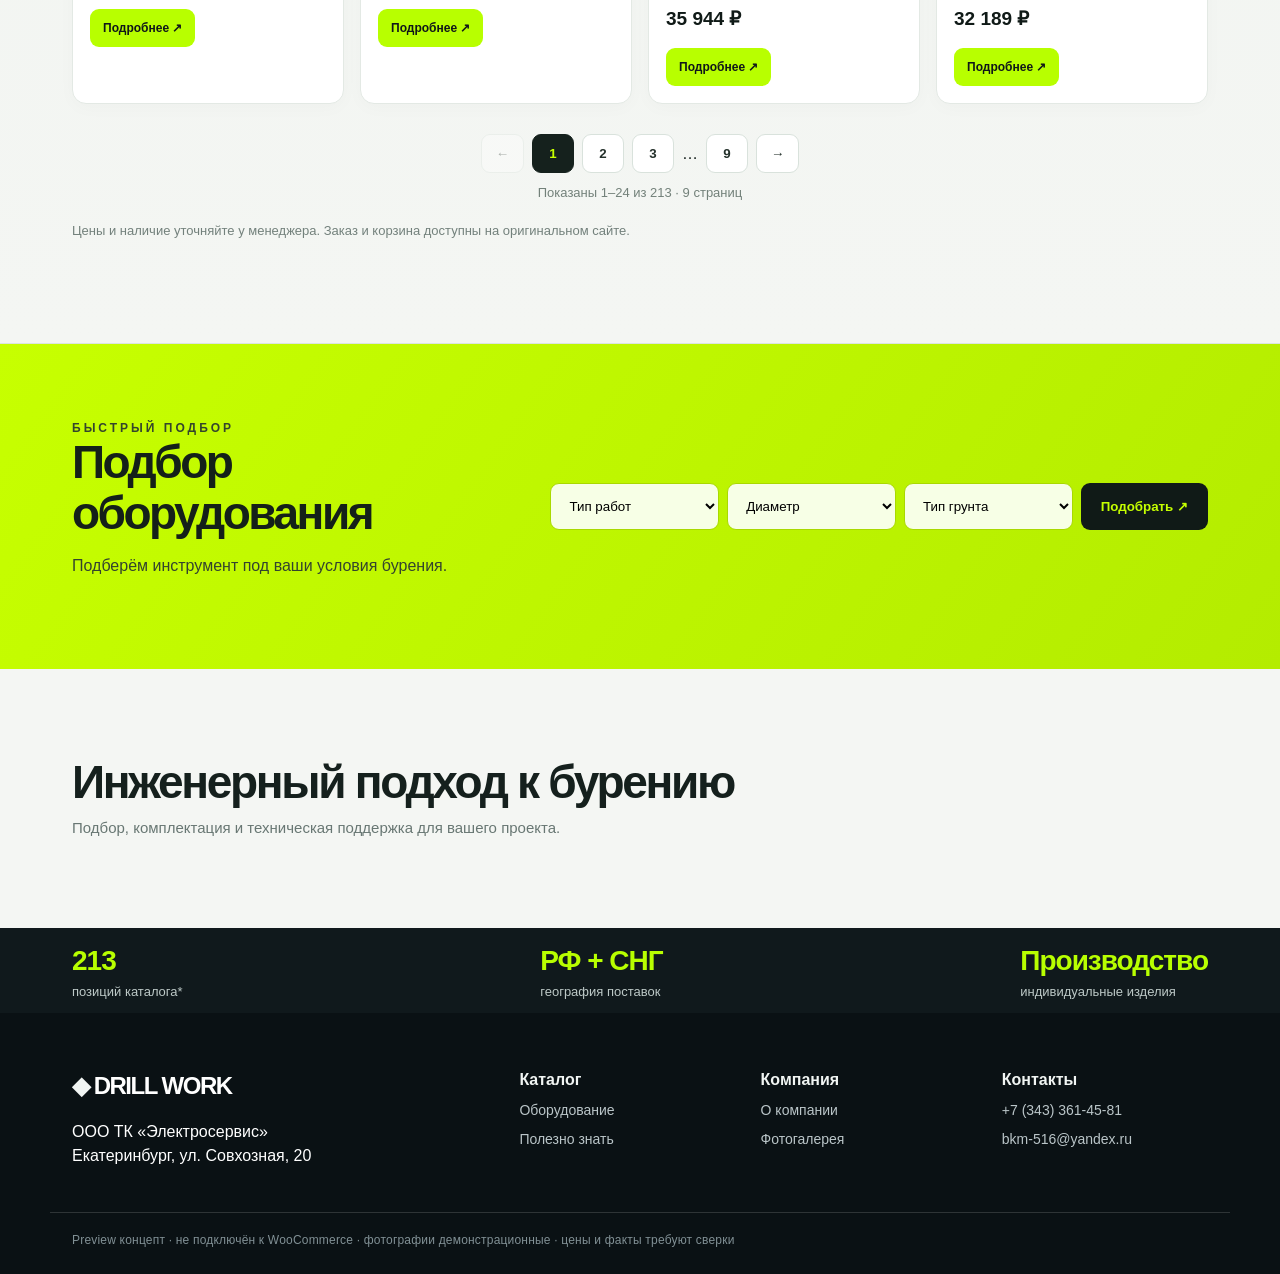
==== commit 80e69825: "Premium design polish, responsive catalog and pagination" ====
--- a/index.html
+++ b/index.html
@@ -1,7 +1,41 @@
-<!doctype html><html lang="ru"><meta charset="utf-8"><meta name="viewport" content="width=device-width,initial-scale=1"><title>DRILL WORK — Preview</title><style>*{box-sizing:border-box}body{margin:0;font:16px/1.5 system-ui;background:#f1f4f4;color:#17201e}a{text-decoration:none;color:inherit}.wrap{max-width:1180px;margin:auto;padding:0 22px}.header,.hero,.dark,footer{background:#10191c;color:white}.nav{display:flex;align-items:center;justify-content:space-between;padding:20px 0;gap:18px}.logo{font-weight:900;font-size:24px;letter-spacing:-1px}.logo b{color:#b8ff00}.nav a{margin-left:18px;font-size:14px}.btn{display:inline-block;background:#b8ff00;color:#101719;padding:13px 18px;border-radius:10px;font-weight:800;margin:8px 8px 0 0}.btn.out{background:transparent;border:1px solid #81908d;color:white}.hero{padding:75px 0;background:linear-gradient(90deg,#0c1519ed,#0c151980),url('https://images.unsplash.com/photo-1581092160562-40aa08e78837?auto=format&fit=crop&w=1800&q=85') center/cover}.ey{color:#b8ff00;text-transform:uppercase;letter-spacing:3px;font-size:12px;font-weight:800}h1{font-size:clamp(38px,6vw,68px);line-height:1.02;letter-spacing:-3px;max-width:800px;margin:18px 0}h1 em{color:#b8ff00;font-style:normal}.hero p{max-width:580px;color:#d0dadc;font-size:18px}.facts{background:#121d20;color:white}.facts .wrap{display:flex;justify-content:space-between;gap:18px;flex-wrap:wrap;padding-top:20px;padding-bottom:20px}.facts span{font-size:13px}.facts b{color:#b8ff00;margin-right:8px;font-size:20px}section{padding:58px 0} .tile:hover img{transform:scale(1.04);transition:.35s} .tile img{transition:.35s} .btn{box-shadow:0 5px 18px #b8ff0025} .card{transition:transform .2s,box-shadow .2s}.card:hover{transform:translateY(-3px);box-shadow:0 12px 28px #10201b12} .head{display:flex;justify-content:space-between;align-items:end;gap:20px;margin-bottom:25px}h2{font-size:clamp(28px,4vw,42px);letter-spacing:-2px;line-height:1.1;margin:0}p.sub{color:#687773;margin:8px 0 0}.grid{display:grid;grid-template-columns:repeat(4,1fr);gap:14px}.tile{height:220px;border-radius:16px;overflow:hidden;position:relative;color:white;display:flex;align-items:end;padding:18px;background:radial-gradient(circle at 70% 25%,#52645e,#172321 65%)}.tile img{position:absolute;width:100%;height:100%;object-fit:cover;inset:0;opacity:.78;filter:contrast(1.12) saturate(.75)}.tile:after{content:"";position:absolute;inset:0;background:linear-gradient(0deg,#071012,transparent 80%)}.tile h3{position:relative;z-index:1;margin:0;font-size:22px}.dark{padding:58px 0}.two{display:grid;grid-template-columns:1fr 1fr;gap:35px;align-items:center}.photo{height:340px;border-radius:18px;overflow:hidden;background:linear-gradient(135deg,#354943,#10191c)}.photo img{width:100%;height:100%;object-fit:cover}.dark p{color:#c7d2d5}.lime{color:#b8ff00}.cards{display:grid;grid-template-columns:repeat(4,1fr);gap:14px}.card{background:white;border:1px solid #dce3e5;border-radius:14px;overflow:hidden}.card .im{height:190px;background:radial-gradient(circle at 70% 30%,#d2ded8,#52645e)}.card img{width:100%;height:100%;object-fit:cover;filter:contrast(1.08) saturate(.8)}.card div:last-child{padding:15px}.card small{color:#788680}.card h3{font-size:16px;margin:7px 0}.price{font-weight:900;font-size:18px}.finder{background:#173b2c;color:white}.finder .wrap{display:grid;grid-template-columns:1fr 1.5fr;gap:28px;align-items:center}.finder select{padding:13px;border-radius:9px;border:0;margin:5px;max-width:100%}.finder button{border:0;cursor:pointer}.stats{background:#0c1518;color:white;padding:28px 0}.stats .wrap{display:flex;justify-content:space-between;gap:20px;flex-wrap:wrap}.stats strong{font-size:25px;color:#b8ff00;display:block}footer{padding:38px 0}.foot{display:grid;grid-template-columns:2fr 1fr 1fr 1fr;gap:25px}.foot a{display:block;color:#bac5c8;font-size:14px;margin:8px 0}.copy{border-top:1px solid #ffffff25;margin-top:28px;padding-top:18px;color:#819095;font-size:12px}@media(max-width:800px){.nav nav{display:none}.grid,.cards{grid-template-columns:repeat(2,1fr)}.two,.finder .wrap{grid-template-columns:1fr}.photo{height:250px}.foot{grid-template-columns:repeat(2,1fr)}.tile{height:175px}.hero{padding:55px 0}.facts .wrap{justify-content:flex-start}}@media(max-width:420px){.grid,.cards{gap:9px}.tile{height:150px;padding:12px}.tile h3{font-size:17px}.card .im{height:140px}.card div:last-child{padding:10px}.card h3{font-size:14px}.price{font-size:15px}}</style><style id="design-refine">html{scroll-behavior:smooth;scroll-padding-top:75px}body{background:#f5f7f5;font-family:Inter,"Segoe UI",Arial,sans-serif}.header{position:sticky;top:0;z-index:30;background:#0b1417ed;backdrop-filter:blur(14px);border-bottom:1px solid #ffffff18}.nav{padding:14px 0}.nav nav{display:flex;gap:4px}.nav nav a{margin:0;padding:10px 13px;border-radius:8px;color:#d8e0df}.nav nav a:hover{background:#ffffff12;color:#c5ff00}.hero{min-height:560px;display:flex;align-items:center;padding:80px 0;background-image:linear-gradient(90deg,#081115f5 0%,#081115d9 48%,#08111555 100%),url('https://images.unsplash.com/photo-1581092160562-40aa08e78837?auto=format&fit=crop&w=1800&q=90');background-size:cover;background-position:center}.hero h1{font-size:clamp(42px,6.2vw,76px);max-width:850px;letter-spacing:-3.8px;line-height:.99}.hero p{font-size:19px;line-height:1.65;color:#d7e0df;max-width:620px;margin:25px 0}.btn{border-radius:8px;padding:13px 19px;box-shadow:none;transition:.2s}.btn:hover{transform:translateY(-2px);background:#d2ff32}.facts span{font-size:12px;color:#cbd5d3}.facts .wrap{padding:23px 0}.head{margin-bottom:30px}h2{font-size:clamp(30px,4vw,46px);letter-spacing:-2.3px;font-weight:800}.sub{font-size:15px!important;line-height:1.6}.grid{gap:16px}.tile{height:245px;border-radius:12px}.tile img{opacity:.68;filter:contrast(1.1) saturate(.7)}.tile:after{background:linear-gradient(0deg,#071012ed 0%,#07101200 80%)}.tile h3{font-size:23px}.dark{background:#0c1518;padding:82px 0}.two{gap:60px}.photo{height:420px;border-radius:12px}.dark p{line-height:1.8;color:#b9c6c6}.cards{gap:16px}.card{border:1px solid #e1e7e3;border-radius:12px;box-shadow:0 3px 12px #10201b05}.card .im{height:205px;background:#eef1ee;padding:12px}.card img{object-fit:contain;mix-blend-mode:multiply;filter:none}.card div:last-child{padding:17px}.card small{font-size:10px;letter-spacing:1px;font-weight:800;color:#77857f}.card h3{font-size:15px;line-height:1.45;min-height:44px;font-weight:700;color:#15211d}.price{display:inline-block;margin:5px 0 7px;font-size:19px;color:#101a17}#fullcatalog{background:#eaf0eb;border-block:1px solid #dce5df}.catalog-tools{background:white;padding:14px;border:1px solid #dce5df;border-radius:12px;grid-template-columns:2fr 1fr 1fr auto;box-shadow:0 8px 24px #13231b06}.catalog-tools input,.catalog-tools select{border-radius:8px;border-color:#e1e7e3;background:#f8faf8;font-size:14px;padding:13px}.catalog-count{background:#eff4ec;color:#34442e;border-radius:8px;padding:12px;font-weight:800}.finder{background:#c5ff00;color:#142019}.finder .ey{color:#34452c}.finder p{color:#33432e}.finder select{border:1px solid #d2e99c;border-radius:8px;background:#f7ffe7}.finder .btn{background:#101a17;color:#c5ff00}.stats{background:#10191c}.stats span{color:#bdc9c7;font-size:13px}footer{background:#0a1114}@media(max-width:800px){.nav nav{display:flex;position:absolute;left:0;right:0;top:100%;padding:8px 12px;background:#10191cf5;overflow:auto;white-space:nowrap;border-top:1px solid #ffffff12}.nav nav a{font-size:12px;padding:8px 10px}.hero{min-height:500px;padding:65px 0;background-position:62% center}.hero h1{letter-spacing:-2.5px}.grid,.cards{gap:12px}.tile{height:185px}.two{gap:30px}.photo{height:280px}.catalog-tools{padding:10px;gap:8px}}@media(max-width:420px){.wrap{padding:0 16px}.hero{min-height:480px;padding:50px 0}.hero h1{font-size:41px;letter-spacing:-2.2px}.hero p{font-size:16px}.nav>.btn{font-size:12px;padding:10px 12px}.logo{font-size:19px}.nav nav{gap:0}.nav nav a{padding:8px}.facts span{width:calc(50% - 12px);font-size:11px}.tile{height:155px;padding:12px}.tile h3{font-size:17px}.card .im{height:150px;padding:8px}.card div:last-child{padding:11px}.card h3{font-size:13px;min-height:54px}.card .btn{font-size:12px;padding:10px 12px}.catalog-tools{grid-template-columns:1fr 1fr}.catalog-tools input{grid-column:1/-1}.catalog-count{grid-column:1/-1;text-align:center}.head{align-items:start;flex-direction:column;gap:12px}}</style>
+<!doctype html><html lang="ru"><meta charset="utf-8"><meta name="viewport" content="width=device-width,initial-scale=1"><title>DRILL WORK — Preview</title><style>*{box-sizing:border-box}body{margin:0;font:16px/1.5 system-ui;background:#f1f4f4;color:#17201e}a{text-decoration:none;color:inherit}.wrap{max-width:1180px;margin:auto;padding:0 22px}.header,.hero,.dark,footer{background:#10191c;color:white}.nav{display:flex;align-items:center;justify-content:space-between;padding:20px 0;gap:18px}.logo{font-weight:900;font-size:24px;letter-spacing:-1px}.logo b{color:#b8ff00}.nav a{margin-left:18px;font-size:14px}.btn{display:inline-block;background:#b8ff00;color:#101719;padding:13px 18px;border-radius:10px;font-weight:800;margin:8px 8px 0 0}.btn.out{background:transparent;border:1px solid #81908d;color:white}.hero{padding:75px 0;background:linear-gradient(90deg,#0c1519ed,#0c151980),url('https://images.unsplash.com/photo-1581092160562-40aa08e78837?auto=format&fit=crop&w=1800&q=85') center/cover}.ey{color:#b8ff00;text-transform:uppercase;letter-spacing:3px;font-size:12px;font-weight:800}h1{font-size:clamp(38px,6vw,68px);line-height:1.02;letter-spacing:-3px;max-width:800px;margin:18px 0}h1 em{color:#b8ff00;font-style:normal}.hero p{max-width:580px;color:#d0dadc;font-size:18px}.facts{background:#121d20;color:white}.facts .wrap{display:flex;justify-content:space-between;gap:18px;flex-wrap:wrap;padding-top:20px;padding-bottom:20px}.facts span{font-size:13px}.facts b{color:#b8ff00;margin-right:8px;font-size:20px}section{padding:58px 0} .tile:hover img{transform:scale(1.04);transition:.35s} .tile img{transition:.35s} .btn{box-shadow:0 5px 18px #b8ff0025} .card{transition:transform .2s,box-shadow .2s}.card:hover{transform:translateY(-3px);box-shadow:0 12px 28px #10201b12} .head{display:flex;justify-content:space-between;align-items:end;gap:20px;margin-bottom:25px}h2{font-size:clamp(28px,4vw,42px);letter-spacing:-2px;line-height:1.1;margin:0}p.sub{color:#687773;margin:8px 0 0}.grid{display:grid;grid-template-columns:repeat(4,1fr);gap:14px}.tile{height:220px;border-radius:16px;overflow:hidden;position:relative;color:white;display:flex;align-items:end;padding:18px;background:radial-gradient(circle at 70% 25%,#52645e,#172321 65%)}.tile img{position:absolute;width:100%;height:100%;object-fit:cover;inset:0;opacity:.78;filter:contrast(1.12) saturate(.75)}.tile:after{content:"";position:absolute;inset:0;background:linear-gradient(0deg,#071012,transparent 80%)}.tile h3{position:relative;z-index:1;margin:0;font-size:22px}.dark{padding:58px 0}.two{display:grid;grid-template-columns:1fr 1fr;gap:35px;align-items:center}.photo{height:340px;border-radius:18px;overflow:hidden;background:linear-gradient(135deg,#354943,#10191c)}.photo img{width:100%;height:100%;object-fit:cover}.dark p{color:#c7d2d5}.lime{color:#b8ff00}.cards{display:grid;grid-template-columns:repeat(4,1fr);gap:14px}.card{background:white;border:1px solid #dce3e5;border-radius:14px;overflow:hidden}.card .im{height:190px;background:radial-gradient(circle at 70% 30%,#d2ded8,#52645e)}.card img{width:100%;height:100%;object-fit:cover;filter:contrast(1.08) saturate(.8)}.card div:last-child{padding:15px}.card small{color:#788680}.card h3{font-size:16px;margin:7px 0}.price{font-weight:900;font-size:18px}.finder{background:#173b2c;color:white}.finder .wrap{display:grid;grid-template-columns:1fr 1.5fr;gap:28px;align-items:center}.finder select{padding:13px;border-radius:9px;border:0;margin:5px;max-width:100%}.finder button{border:0;cursor:pointer}.stats{background:#0c1518;color:white;padding:28px 0}.stats .wrap{display:flex;justify-content:space-between;gap:20px;flex-wrap:wrap}.stats strong{font-size:25px;color:#b8ff00;display:block}footer{padding:38px 0}.foot{display:grid;grid-template-columns:2fr 1fr 1fr 1fr;gap:25px}.foot a{display:block;color:#bac5c8;font-size:14px;margin:8px 0}.copy{border-top:1px solid #ffffff25;margin-top:28px;padding-top:18px;color:#819095;font-size:12px}@media(max-width:800px){.nav nav{display:none}.grid,.cards{grid-template-columns:repeat(2,1fr)}.two,.finder .wrap{grid-template-columns:1fr}.photo{height:250px}.foot{grid-template-columns:repeat(2,1fr)}.tile{height:175px}.hero{padding:55px 0}.facts .wrap{justify-content:flex-start}}@media(max-width:420px){.grid,.cards{gap:9px}.tile{height:150px;padding:12px}.tile h3{font-size:17px}.card .im{height:140px}.card div:last-child{padding:10px}.card h3{font-size:14px}.price{font-size:15px}}</style><style id="design-refine">html{scroll-behavior:smooth;scroll-padding-top:75px}body{background:#f5f7f5;font-family:Inter,"Segoe UI",Arial,sans-serif}.header{position:sticky;top:0;z-index:30;background:#0b1417ed;backdrop-filter:blur(14px);border-bottom:1px solid #ffffff18}.nav{padding:14px 0}.nav nav{display:flex;gap:4px}.nav nav a{margin:0;padding:10px 13px;border-radius:8px;color:#d8e0df}.nav nav a:hover{background:#ffffff12;color:#c5ff00}.hero{min-height:560px;display:flex;align-items:center;padding:80px 0;background-image:linear-gradient(90deg,#081115f5 0%,#081115d9 48%,#08111555 100%),url('https://images.unsplash.com/photo-1581092160562-40aa08e78837?auto=format&fit=crop&w=1800&q=90');background-size:cover;background-position:center}.hero h1{font-size:clamp(42px,6.2vw,76px);max-width:850px;letter-spacing:-3.8px;line-height:.99}.hero p{font-size:19px;line-height:1.65;color:#d7e0df;max-width:620px;margin:25px 0}.btn{border-radius:8px;padding:13px 19px;box-shadow:none;transition:.2s}.btn:hover{transform:translateY(-2px);background:#d2ff32}.facts span{font-size:12px;color:#cbd5d3}.facts .wrap{padding:23px 0}.head{margin-bottom:30px}h2{font-size:clamp(30px,4vw,46px);letter-spacing:-2.3px;font-weight:800}.sub{font-size:15px!important;line-height:1.6}.grid{gap:16px}.tile{height:245px;border-radius:12px}.tile img{opacity:.68;filter:contrast(1.1) saturate(.7)}.tile:after{background:linear-gradient(0deg,#071012ed 0%,#07101200 80%)}.tile h3{font-size:23px}.dark{background:#0c1518;padding:82px 0}.two{gap:60px}.photo{height:420px;border-radius:12px}.dark p{line-height:1.8;color:#b9c6c6}.cards{gap:16px}.card{border:1px solid #e1e7e3;border-radius:12px;box-shadow:0 3px 12px #10201b05}.card .im{height:205px;background:#eef1ee;padding:12px}.card img{object-fit:contain;mix-blend-mode:multiply;filter:none}.card div:last-child{padding:17px}.card small{font-size:10px;letter-spacing:1px;font-weight:800;color:#77857f}.card h3{font-size:15px;line-height:1.45;min-height:44px;font-weight:700;color:#15211d}.price{display:inline-block;margin:5px 0 7px;font-size:19px;color:#101a17}#fullcatalog{background:#eaf0eb;border-block:1px solid #dce5df}.catalog-tools{background:white;padding:14px;border:1px solid #dce5df;border-radius:12px;grid-template-columns:2fr 1fr 1fr auto;box-shadow:0 8px 24px #13231b06}.catalog-tools input,.catalog-tools select{border-radius:8px;border-color:#e1e7e3;background:#f8faf8;font-size:14px;padding:13px}.catalog-count{background:#eff4ec;color:#34442e;border-radius:8px;padding:12px;font-weight:800}.finder{background:#c5ff00;color:#142019}.finder .ey{color:#34452c}.finder p{color:#33432e}.finder select{border:1px solid #d2e99c;border-radius:8px;background:#f7ffe7}.finder .btn{background:#101a17;color:#c5ff00}.stats{background:#10191c}.stats span{color:#bdc9c7;font-size:13px}footer{background:#0a1114}@media(max-width:800px){.nav nav{display:flex;position:absolute;left:0;right:0;top:100%;padding:8px 12px;background:#10191cf5;overflow:auto;white-space:nowrap;border-top:1px solid #ffffff12}.nav nav a{font-size:12px;padding:8px 10px}.hero{min-height:500px;padding:65px 0;background-position:62% center}.hero h1{letter-spacing:-2.5px}.grid,.cards{gap:12px}.tile{height:185px}.two{gap:30px}.photo{height:280px}.catalog-tools{padding:10px;gap:8px}}@media(max-width:420px){.wrap{padding:0 16px}.hero{min-height:480px;padding:50px 0}.hero h1{font-size:41px;letter-spacing:-2.2px}.hero p{font-size:16px}.nav>.btn{font-size:12px;padding:10px 12px}.logo{font-size:19px}.nav nav{gap:0}.nav nav a{padding:8px}.facts span{width:calc(50% - 12px);font-size:11px}.tile{height:155px;padding:12px}.tile h3{font-size:17px}.card .im{height:150px;padding:8px}.card div:last-child{padding:11px}.card h3{font-size:13px;min-height:54px}.card .btn{font-size:12px;padding:10px 12px}.catalog-tools{grid-template-columns:1fr 1fr}.catalog-tools input{grid-column:1/-1}.catalog-count{grid-column:1/-1;text-align:center}.head{align-items:start;flex-direction:column;gap:12px}}</style><style id="premium-v3">
+:root{--dw-black:#0a1114;--dw-lime:#c7ff00;--dw-bg:#f4f6f3;--dw-card:#fff;--dw-text:#15201d;--dw-muted:#75817c;--dw-line:#e3e9e4}
+body{background:var(--dw-bg);color:var(--dw-text);font-family:Inter,-apple-system,BlinkMacSystemFont,"Segoe UI",sans-serif}
+.header{background:rgba(8,14,17,.94);box-shadow:0 8px 30px #00000012}
+.logo{letter-spacing:-1.5px}.logo b{color:var(--dw-lime)}
+.hero{min-height:630px;position:relative;background-image:linear-gradient(90deg,#060e12f5 0%,#081216d9 52%,#08121650 100%),url('https://images.unsplash.com/photo-1581092160562-40aa08e78837?auto=format&fit=crop&w=2000&q=90')}
+.hero .ey{display:inline-flex;padding:9px 13px;border:1px solid #c7ff0040;border-radius:99px;background:#c7ff0010;letter-spacing:2px}
+.hero h1{max-width:920px;font-size:clamp(44px,6.5vw,82px);line-height:.98;letter-spacing:-4.6px;margin:24px 0}
+.hero p{max-width:590px;font-size:18px;color:#d2dcda}
+.hero .btn{margin-top:16px}.btn{font-weight:750;border-radius:9px}.btn.out{border-color:#ffffff40}
+.facts{border-bottom:1px solid #253034}.facts b{color:var(--dw-lime)}
+section{padding:88px 0}.head{margin-bottom:34px}.head h2{letter-spacing:-2.8px}.sub{color:#74817b}
+#catalog .grid{grid-template-columns:repeat(4,minmax(0,1fr));gap:15px}
+.tile{height:250px;border:1px solid #ffffff20;border-radius:14px;box-shadow:0 10px 25px #0c191d12;transition:transform .25s,box-shadow .25s}
+.tile:hover{transform:translateY(-5px);box-shadow:0 18px 38px #0c191d24}.tile img{transition:transform .5s}.tile:hover img{transform:scale(1.06)}
+.dark{padding:94px 0}.photo{border-radius:16px;box-shadow:0 25px 60px #00000030}.dark h2{font-size:clamp(34px,4vw,52px);letter-spacing:-2.8px}.dark .ey{color:var(--dw-lime)}
+#products{background:#fff}.cards{gap:16px}.card{border:1px solid var(--dw-line);border-radius:14px;background:#fff;box-shadow:0 4px 18px #12221b06;transition:transform .22s,box-shadow .22s,border-color .22s}.card:hover{transform:translateY(-4px);box-shadow:0 18px 38px #12221b12;border-color:#c7d5c9}.card .im{height:210px;background:#f4f6f3;padding:18px}.card img{transition:transform .3s}.card:hover img{transform:scale(1.04)}.card small{letter-spacing:1.2px}.card h3{font-size:15px;line-height:1.5}.card .btn{font-size:12px;padding:10px 13px}
+#fullcatalog{padding:90px 0;background:linear-gradient(180deg,#eaf0eb,#f4f6f3)}
+.catalog-tools{display:grid;grid-template-columns:minmax(240px,2fr) minmax(160px,1fr) minmax(160px,1fr) auto;gap:10px;padding:15px;border-radius:14px;background:#ffffffd9;box-shadow:0 10px 30px #14241b09;border:1px solid #dfe7e1}
+.catalog-tools input,.catalog-tools select{border:1px solid #e0e7e1;background:#f8faf8;border-radius:9px;padding:13px 14px;outline:none;transition:border .2s,box-shadow .2s}.catalog-tools input:focus,.catalog-tools select:focus{border-color:#9fc900;box-shadow:0 0 0 3px #c7ff0028}
+.catalog-count{background:#15211d;color:#c7ff00;border-radius:9px;padding:12px 14px;text-align:center;font-size:13px}
+#catalogResults{margin-top:24px}
+.catalog-pagination{display:flex;justify-content:center;align-items:center;gap:8px;flex-wrap:wrap;margin:30px 0 8px}
+.catalog-pagination button{border:1px solid #d9e2dc;background:white;color:#24312b;border-radius:9px;padding:11px 14px;font-weight:700;cursor:pointer;min-width:42px}
+.catalog-pagination button.active{background:#15211d;color:#c7ff00;border-color:#15211d}.catalog-pagination button:disabled{opacity:.35;cursor:not-allowed}
+.catalog-pageinfo{font-size:13px;color:#73817a;text-align:center;margin-top:10px}
+.catalog-note{font-size:13px;color:#77847e;margin-top:22px}
+.finder{padding:75px 0;background:linear-gradient(125deg,#c7ff00,#b4ec00)}.finder .wrap{gap:40px}.finder h2{letter-spacing:-2.5px}.finder form{display:flex;flex-wrap:wrap;gap:8px}.finder select{flex:1;min-width:145px;margin:0;padding:14px;border-radius:9px;border:1px solid #a9d900;background:#f7ffe6}.finder .btn{margin:0;padding:14px 20px}
+.stats{padding:12px 0}.stats strong{font-size:28px;letter-spacing:-1px}
+footer{padding:55px 0 25px}.foot{gap:35px}.foot b{color:#f1f5f3}.foot a:hover{color:var(--dw-lime)}.copy{letter-spacing:.2px}
+@media(max-width:900px){#catalog .grid{grid-template-columns:repeat(2,minmax(0,1fr))}.catalog-tools{grid-template-columns:1fr 1fr}.catalog-tools input{grid-column:1/-1}.catalog-count{grid-column:1/-1}.hero{min-height:540px}}
+@media(max-width:600px){section{padding:62px 0}.hero{min-height:530px;padding:65px 0;background-position:65% center}.hero h1{font-size:clamp(39px,11vw,54px);letter-spacing:-2.8px}.hero p{font-size:16px;line-height:1.65}.hero .btn{display:inline-block}.facts .wrap{gap:15px 10px}.facts span{width:calc(50% - 5px)}#catalog .grid{gap:10px}.tile{height:170px;padding:13px;border-radius:11px}.tile h3{font-size:17px}.dark{padding:65px 0}.photo{height:260px}.cards{grid-template-columns:repeat(2,minmax(0,1fr));gap:10px}.card .im{height:155px;padding:10px}.card div:last-child{padding:12px}.card h3{font-size:13px;min-height:55px}.card .btn{padding:9px 10px;font-size:11px}.catalog-tools{padding:10px;gap:8px}.catalog-tools input,.catalog-tools select{padding:12px;font-size:13px}.catalog-pagination{gap:5px}.catalog-pagination button{padding:10px 12px;min-width:38px}.finder form{display:grid;grid-template-columns:1fr 1fr}.finder select{min-width:0}.finder button{grid-column:1/-1}.foot{gap:20px}.copy{font-size:10px}}
+</style>
 <header class="header"><div class="wrap nav"><a class="logo" href="#"><b>◆</b> DRILL WORK</a><nav><a href="#fullcatalog">Каталог</a><a href="#factory">Производство</a><a href="#about">Компания</a><a href="#contact">Контакты</a></nav><a class="btn" href="#contact">Связаться</a></div></header><main><section class="hero"><div class="wrap"><div class="ey">Производство · поставка · сервис</div><h1>Буровое оборудование<br>и инструмент <em>для профессионального бурения</em></h1><p>Шнеки, буры, резцы, гидровращатели и комплектующие. Стандартные решения и изготовление по чертежам.</p><a class="btn" href="#fullcatalog">Открыть каталог ↗</a><a class="btn out" href="#about">О компании</a></div></section><div class="facts"><div class="wrap"><span><b>⚙</b> Собственное производство</span><span><b>✓</b> Контроль качества</span><span><b>↗</b> Доставка РФ и СНГ</span><span><b>◎</b> Техническая поддержка</span></div></div><section id="catalog"><div class="wrap"><div class="head"><div><h2>Каталог оборудования</h2><p class="sub">Инструмент и комплектующие для задач бурения</p></div><a href="https://drill-work.ru/products/">Весь каталог →</a></div><div class="grid"><a class="tile" href="https://drill-work.ru/product-category/shneki/"><img src="https://images.unsplash.com/photo-1581092160562-40aa08e78837?auto=format&fit=crop&w=700&q=80"><h3>Шнеки</h3></a><a class="tile" href="https://drill-work.ru/product-category/bury/"><img src="https://images.unsplash.com/photo-1581092335878-2d9ff86ca2bf?auto=format&fit=crop&w=700&q=80"><h3>Буры</h3></a><a class="tile" href="https://drill-work.ru/product-category/rezhushchiy-instrument/"><img src="https://images.unsplash.com/photo-1581092580497-e0d23cbdf1dc?auto=format&fit=crop&w=700&q=80"><h3>Режущий инструмент</h3></a><a class="tile" href="https://drill-work.ru/product-category/gidrobury/"><img src="https://images.unsplash.com/photo-1581092795360-fd1ca04f0952?auto=format&fit=crop&w=700&q=80"><h3>Гидровращатели</h3></a></div></div></section><section class="dark" id="factory"><div class="wrap two"><div class="photo"><img src="https://images.unsplash.com/photo-1581092160562-40aa08e78837?auto=format&fit=crop&w=1000&q=85"></div><div><div class="ey">Собственное производство</div><h2>Изготовление инструмента <span class="lime">по вашим чертежам</span></h2><p>Проектирование, производство и адаптация оборудования под конкретные задачи. Обсудим техническое задание и предложим решение.</p><p>✓ Индивидуальные решения　 ✓ Контроль качества<br>✓ Прочные материалы　 ✓ Техническая консультация</p><a class="btn" href="#contact">Обсудить задачу →</a></div></div></section><section id="products"><div class="wrap"><div class="head"><div><h2>Популярные товары</h2><p class="sub">Реальные позиции из каталога Drill Work</p></div><a href="https://drill-work.ru/products/">Все товары →</a></div><div class="cards"><article class="card"><div class="im"><img loading="lazy" src="https://drill-work.ru/wp-content/uploads/2017/10/RZOW8IN-300x300.jpg" alt="Шестерни ведомая и ведущая"></div><div><small>ЗАПЧАСТИ</small><h3>Шестерни ведомая и ведущая (40–41 зуб)</h3><a class="btn" href="https://drill-work.ru/product/shesterni-vedomaja-i-vedushhaja-40-41-zub/">Подробнее ↗</a></div></article><article class="card"><div class="im"><img loading="lazy" src="https://drill-work.ru/wp-content/uploads/2017/10/RL6DL5T-300x300.jpg" alt="Корпус сальника"></div><div><small>КОМПЛЕКТУЮЩИЕ</small><h3>Корпус сальника в сборе</h3><a class="btn" href="https://drill-work.ru/product/korpus-salnika-v-sbore/">Подробнее ↗</a></div></article><article class="card"><div class="im"><img loading="lazy" src="https://drill-work.ru/wp-content/uploads/2017/10/IMG-d714bf74751f9d409d568ecb9230a9e4-V-300x300.jpg" alt="Забурник"></div><div><small>БУРОВОЙ ИНСТРУМЕНТ</small><h3>66-06.01.300В Забурник</h3><span class="price">2 916 ₽</span><br><a class="btn" href="https://drill-work.ru/product/zaburnik/">Подробнее ↗</a></div></article><article class="card"><div class="im"><img loading="lazy" src="https://drill-work.ru/wp-content/uploads/2020/10/p69_1-1-300x300.jpg" alt="Адаптер для гидровращателей"></div><div><small>ГИДРОВРАЩАТЕЛИ</small><h3>Адаптер для гидровращателей</h3><a class="btn" href="https://drill-work.ru/product/adapter-dlya-gidrovrashchatelej/">Подробнее ↗</a></div></article><article class="card"><div class="im"><img loading="lazy" src="https://drill-work.ru/wp-content/uploads/2017/10/RQSUUSO-300x300.jpg" alt="Бур лопастной Ф360"></div><div><small>БУРОВОЙ ИНСТРУМЕНТ</small><h3>Б-01702.36.НШ92.000 Бур лопастной Ф360</h3><span class="price">44 735 ₽</span><br><a class="btn" href="https://drill-work.ru/product/b-bur-lopastnoj/">Подробнее ↗</a></div></article><article class="card"><div class="im"><img loading="lazy" src="https://drill-work.ru/wp-content/uploads/2017/10/RR7W7LD-300x300.jpg" alt="Бур траверсный Ф500"></div><div><small>БУРОВОЙ ИНСТРУМЕНТ</small><h3>Б-03303.50.НШ100.000 Бур траверсный Ф500мм</h3><span class="price">28 426 ₽</span><br><a class="btn" href="https://drill-work.ru/product/b-bur-traversnyj/">Подробнее ↗</a></div></article><article class="card"><div class="im"><img loading="lazy" src="https://drill-work.ru/wp-content/uploads/2017/10/IMG_20170928_115746-300x300.jpg" alt="Бур перовой Ф160"></div><div><small>БУРОВОЙ ИНСТРУМЕНТ</small><h3>Б-0503.16.000 Бур перовой Ф160</h3><span class="price">54 745 ₽</span><br><a class="btn" href="https://drill-work.ru/product/b-bur-perovoj-0503/">Подробнее ↗</a></div></article><article class="card"><div class="im"><img loading="lazy" src="https://drill-work.ru/wp-content/uploads/2017/10/IMG_20170928_115810-300x300.jpg" alt="Бур перовой Ф160"></div><div><small>БУРОВОЙ ИНСТРУМЕНТ</small><h3>Б-0504.16.000 Бур перовой Ф160</h3><span class="price">12 963 ₽</span><br><a class="btn" href="https://drill-work.ru/product/b-bur-perovoj-0504/">Подробнее ↗</a></div></article><article class="card"><div class="im"><img loading="lazy" src="https://drill-work.ru/wp-content/uploads/2017/10/R53IZOH-300x300.jpg" alt="Бур лопастной Ф400"></div><div><small>БУРОВОЙ ИНСТРУМЕНТ</small><h3>БК-01210.40.000 Бур лопастной Ф400мм</h3><span class="price">54 745 ₽</span><br><a class="btn" href="https://drill-work.ru/product/bk-bur-lopastnoj-400/">Подробнее ↗</a></div></article><article class="card"><div class="im"><img loading="lazy" src="https://drill-work.ru/wp-content/uploads/2016/08/bur-perovoi-b-05602.jpg" alt="Бур перовой Б-05602"></div><div><small>БУРОВОЙ ИНСТРУМЕНТ</small><h3>Бур перовой Б-05602</h3><span class="price">18 675 ₽</span><br><a class="btn" href="https://drill-work.ru/product/bur-perovoi-b-05602/">Подробнее ↗</a></div></article></div></div></section><section id="fullcatalog"><div class="wrap"><div class="head"><div><h2>Каталог: подбор и поиск</h2><p class="sub">Поиск по названию, фильтр по типу инструмента и сортировка</p></div><a href="https://drill-work.ru/products/">Оригинальный каталог ↗</a></div><div class="catalog-tools"><input id="catalogSearch" type="search" placeholder="Например: бур Ф160, забурник…" aria-label="Поиск товаров"><select id="catalogCategory" aria-label="Категория"><option value="all">Все категории</option><option value="бур">Буры</option><option value="шнек">Шнеки</option><option value="гидро">Гидровращатели и адаптеры</option><option value="запчаст">Запчасти и комплектующие</option><option value="режущий">Режущий инструмент</option></select><select id="catalogSort" aria-label="Сортировка"><option value="default">Сначала популярные</option><option value="name">По названию А—Я</option><option value="priceAsc">Сначала дешевле</option><option value="priceDesc">Сначала дороже</option></select><span id="catalogCount" class="catalog-count">10 товаров</span></div><div class="cards" id="catalogResults"></div><p class="catalog-note">Цены и наличие уточняйте у менеджера. Заказ и корзина доступны на оригинальном сайте.</p></div></section><style>.catalog-tools{display:grid;grid-template-columns:2fr 1fr 1fr auto;gap:10px;margin:18px 0 22px}.catalog-tools input,.catalog-tools select{width:100%;min-width:0;padding:13px 14px;border:1px solid #d7e0df;border-radius:10px;background:white;color:#17201e;font:inherit}.catalog-count{align-self:center;color:#667570;font-size:14px;white-space:nowrap}.catalog-note{font-size:13px;color:#73817c;margin-top:18px}@media(max-width:700px){.catalog-tools{grid-template-columns:1fr 1fr}.catalog-tools input{grid-column:1/-1}.catalog-count{grid-column:1/-1}}</style><script src="catalog-data.js"></script><script>
 const drillProducts=window.drillProducts;
 const catalogRoot=document.getElementById("catalogResults"),catalogSearch=document.getElementById("catalogSearch"),catalogCategory=document.getElementById("catalogCategory"),catalogSort=document.getElementById("catalogSort");
-function renderDrillCatalog(){let list=drillProducts.filter(p=>p.name.toLowerCase().includes(catalogSearch.value.toLowerCase())&&(catalogCategory.value==="all"||p.cat===catalogCategory.value));if(catalogSort.value==="name")list.sort((a,b)=>a.name.localeCompare(b.name,"ru"));if(catalogSort.value==="priceAsc")list.sort((a,b)=>(a.price??Infinity)-(b.price??Infinity));if(catalogSort.value==="priceDesc")list.sort((a,b)=>(b.price??-1)-(a.price??-1));catalogRoot.innerHTML=list.map(p=>'<article class="card"><a href="'+p.url+'" target="_blank" rel="noopener"><div class="im"><img loading="lazy" src="'+p.img+'" alt="'+p.name+'"></div></a><div><small>'+({бур:"БУРОВОЙ ИНСТРУМЕНТ",шнек:"ШНЕКИ",гидро:"ГИДРОВРАЩАТЕЛИ",запчаст:"ЗАПЧАСТИ",режущий:"РЕЖУЩИЙ ИНСТРУМЕНТ"}[p.cat])+'</small><h3>'+p.name+'</h3>'+(p.price?'<span class="price">'+p.price.toLocaleString("ru-RU")+' ₽</span><br>':'')+'<a class="btn" href="'+p.url+'" target="_blank" rel="noopener">Подробнее ↗</a></div></article>').join("");document.getElementById("catalogCount").textContent=list.length+" товаров";}
-[catalogSearch,catalogCategory,catalogSort].forEach(el=>el.addEventListener("input",renderDrillCatalog));renderDrillCatalog();
+let catalogPage=1;const catalogPerPage=24;
+function renderDrillCatalog(){let list=drillProducts.filter(p=>p.name.toLowerCase().includes(catalogSearch.value.toLowerCase())&&(catalogCategory.value==="all"||p.cat===catalogCategory.value));if(catalogSort.value==="name")list.sort((a,b)=>a.name.localeCompare(b.name,"ru"));if(catalogSort.value==="priceAsc")list.sort((a,b)=>(a.price??Infinity)-(b.price??Infinity));if(catalogSort.value==="priceDesc")list.sort((a,b)=>(b.price??-1)-(a.price??-1));const total=list.length,pages=Math.max(1,Math.ceil(total/catalogPerPage));catalogPage=Math.min(catalogPage,pages);const shown=list.slice((catalogPage-1)*catalogPerPage,catalogPage*catalogPerPage);catalogRoot.innerHTML=shown.map(p=>'<article class="card"><a href="'+p.url+'" target="_blank" rel="noopener"><div class="im"><img loading="lazy" src="'+p.img+'" alt="'+p.name+'"></div></a><div><small>'+({бур:"БУРОВОЙ ИНСТРУМЕНТ",шнек:"ШНЕKИ",гидро:"ГИДРОВРАЩАТЕЛИ",запчаст:"ЗАПЧАСТИ",режущий:"РЕЖУЩИЙ ИНСТРУМЕНТ",оборудование:"ОБОРУДОВАНИЕ"}[p.cat]||"КОМПЛЕКТУЮЩИЕ")+'</small><h3>'+p.name+'</h3>'+(p.price?'<span class="price">'+p.price.toLocaleString("ru-RU")+' ₽</span><br>':'')+'<a class="btn" href="'+p.url+'" target="_blank" rel="noopener">Подробнее ↗</a></div></article>').join("");document.getElementById("catalogCount").textContent=total+" товаров";let nav=document.getElementById("catalogPagination");if(!nav){nav=document.createElement("div");nav.id="catalogPagination";nav.className="catalog-pagination";catalogRoot.after(nav)}nav.innerHTML='<button '+(catalogPage===1?'disabled':'')+' data-p="'+(catalogPage-1)+'">←</button>'+Array.from({length:pages},(_,i)=>i+1).filter(n=>n===1||n===pages||Math.abs(n-catalogPage)<=2).map((n,i,a)=>((i&&n-a[i-1]>1)?'<span>…</span>':'')+'<button class="'+(n===catalogPage?'active':'')+'" data-p="'+n+'">'+n+'</button>').join("")+'<button '+(catalogPage===pages?'disabled':'')+' data-p="'+(catalogPage+1)+'">→</button>';nav.querySelectorAll("button").forEach(b=>b.onclick=()=>{catalogPage=Number(b.dataset.p);renderDrillCatalog();document.getElementById("fullcatalog").scrollIntoView({behavior:"smooth"})});let info=document.getElementById("catalogPageInfo");if(!info){info=document.createElement("div");info.id="catalogPageInfo";info.className="catalog-pageinfo";nav.after(info)}info.textContent="Показаны "+(total?((catalogPage-1)*catalogPerPage+1):0)+"–"+Math.min(catalogPage*catalogPerPage,total)+" из "+total+" · "+pages+" страниц";}
+
+[catalogSearch,catalogCategory,catalogSort].forEach(el=>el.addEventListener("input",()=>{catalogPage=1;renderDrillCatalog()}));renderDrillCatalog();
 </script><section class="finder"><div class="wrap"><div><div class="ey">Быстрый подбор</div><h2>Подбор оборудования</h2><p>Подберём инструмент под ваши условия бурения.</p></div><form onsubmit="event.preventDefault();alert('Демо: заявка не отправляется. В рабочем сайте подключим менеджера.');"><select required><option value="">Тип работ</option><option>Фундамент</option><option>Скважины</option><option>Ямобурение</option></select><select required><option value="">Диаметр</option><option>до 300 мм</option><option>300–600 мм</option><option>600–1000 мм</option></select><select required><option value="">Тип грунта</option><option>Песок</option><option>Глина</option><option>Мерзлый грунт</option></select><button class="btn">Подобрать ↗</button></form></div></section><section id="about"><div class="wrap"><h2>Инженерный подход к бурению</h2><p class="sub">Подбор, комплектация и техническая поддержка для вашего проекта.</p></div></section><div class="stats"><div class="wrap"><span><strong>213</strong> позиций каталога*</span><span><strong>РФ + СНГ</strong> география поставок</span><span><strong>Производство</strong> индивидуальные изделия</span></div></div></main><footer id="contact"><div class="wrap foot"><div><div class="logo"><b>◆</b> DRILL WORK</div><p>ООО ТК «Электросервис»<br>Екатеринбург, ул. Совхозная, 20</p></div><div><b>Каталог</b><a href="https://drill-work.ru/products/">Оборудование</a><a href="https://drill-work.ru/polezno-znat/">Полезно знать</a></div><div><b>Компания</b><a href="https://drill-work.ru/about-company/">О компании</a><a href="https://drill-work.ru/photogallery/">Фотогалерея</a></div><div><b>Контакты</b><a href="tel:+73433614581">+7 (343) 361-45-81</a><a href="mailto:bkm-516@yandex.ru">bkm-516@yandex.ru</a></div></div><div class="wrap copy">Preview концепт · не подключён к WooCommerce · фотографии демонстрационные · цены и факты требуют сверки</div></footer></html>
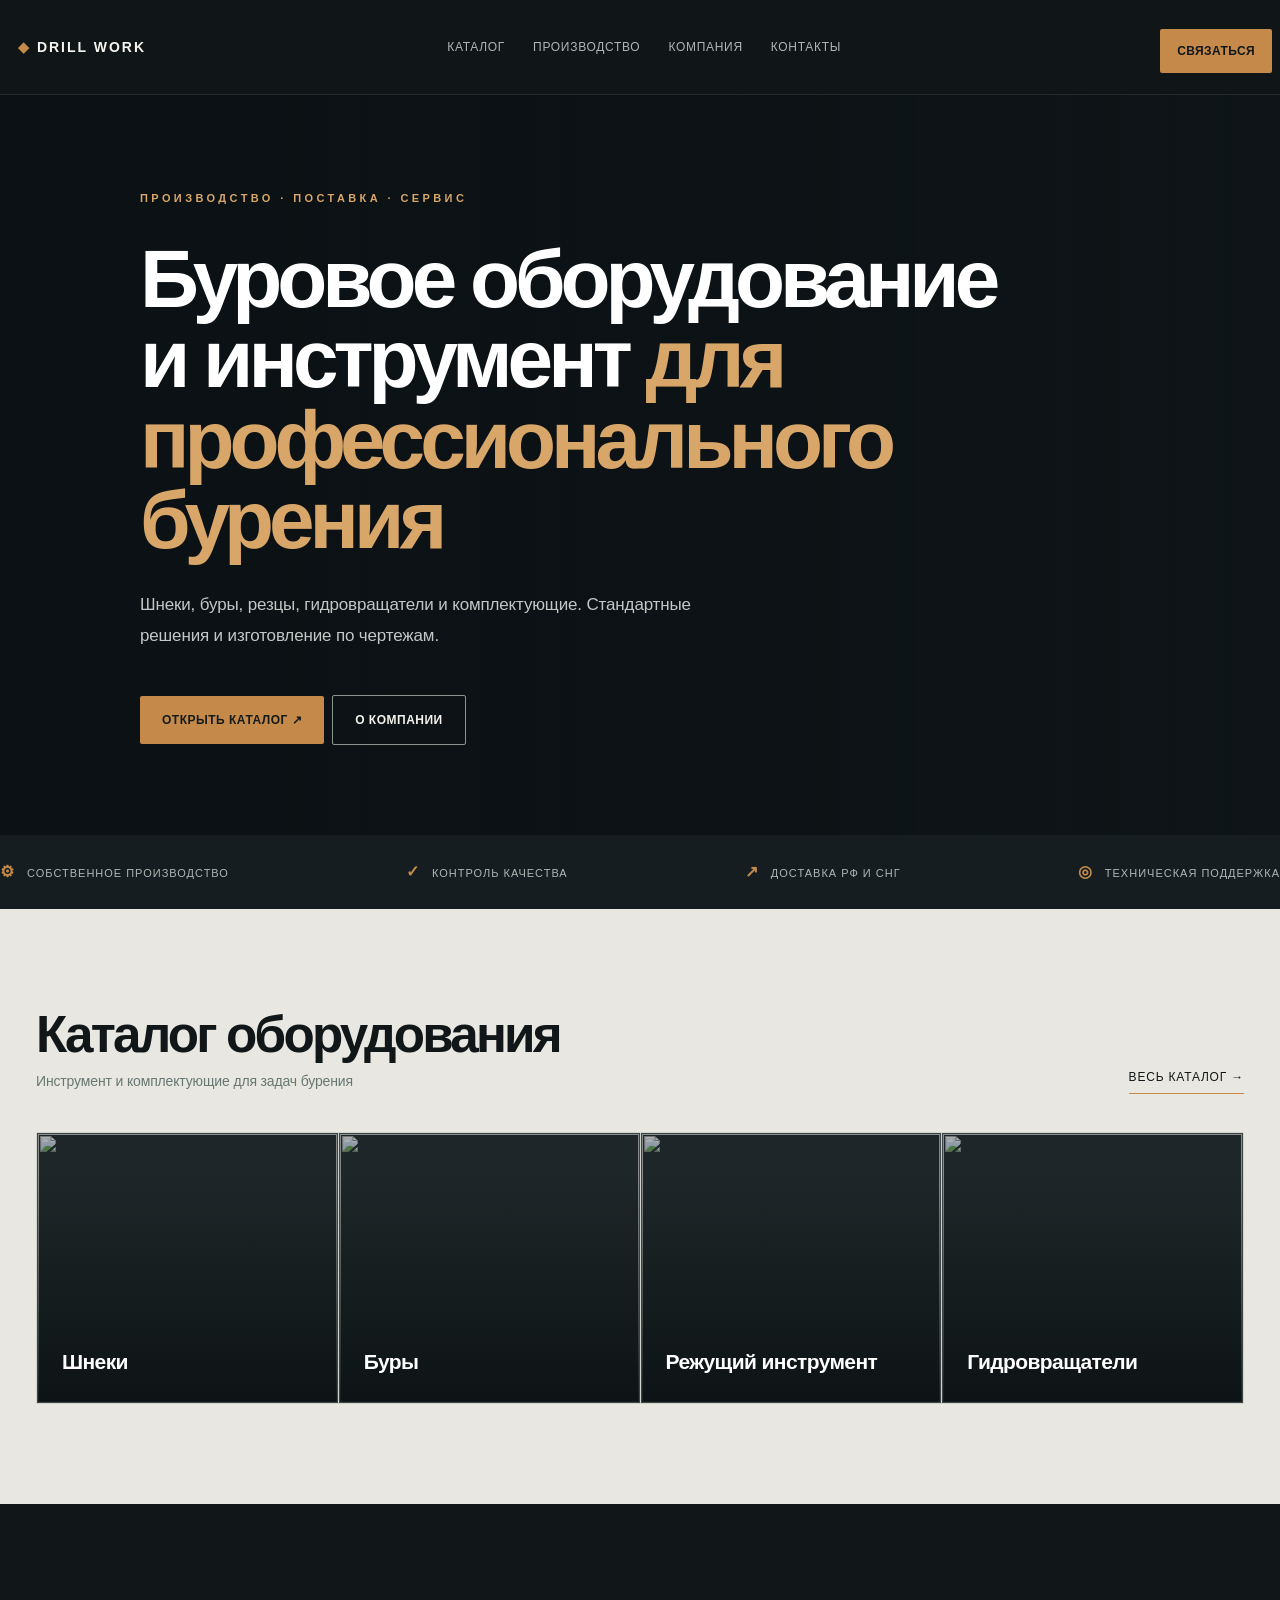
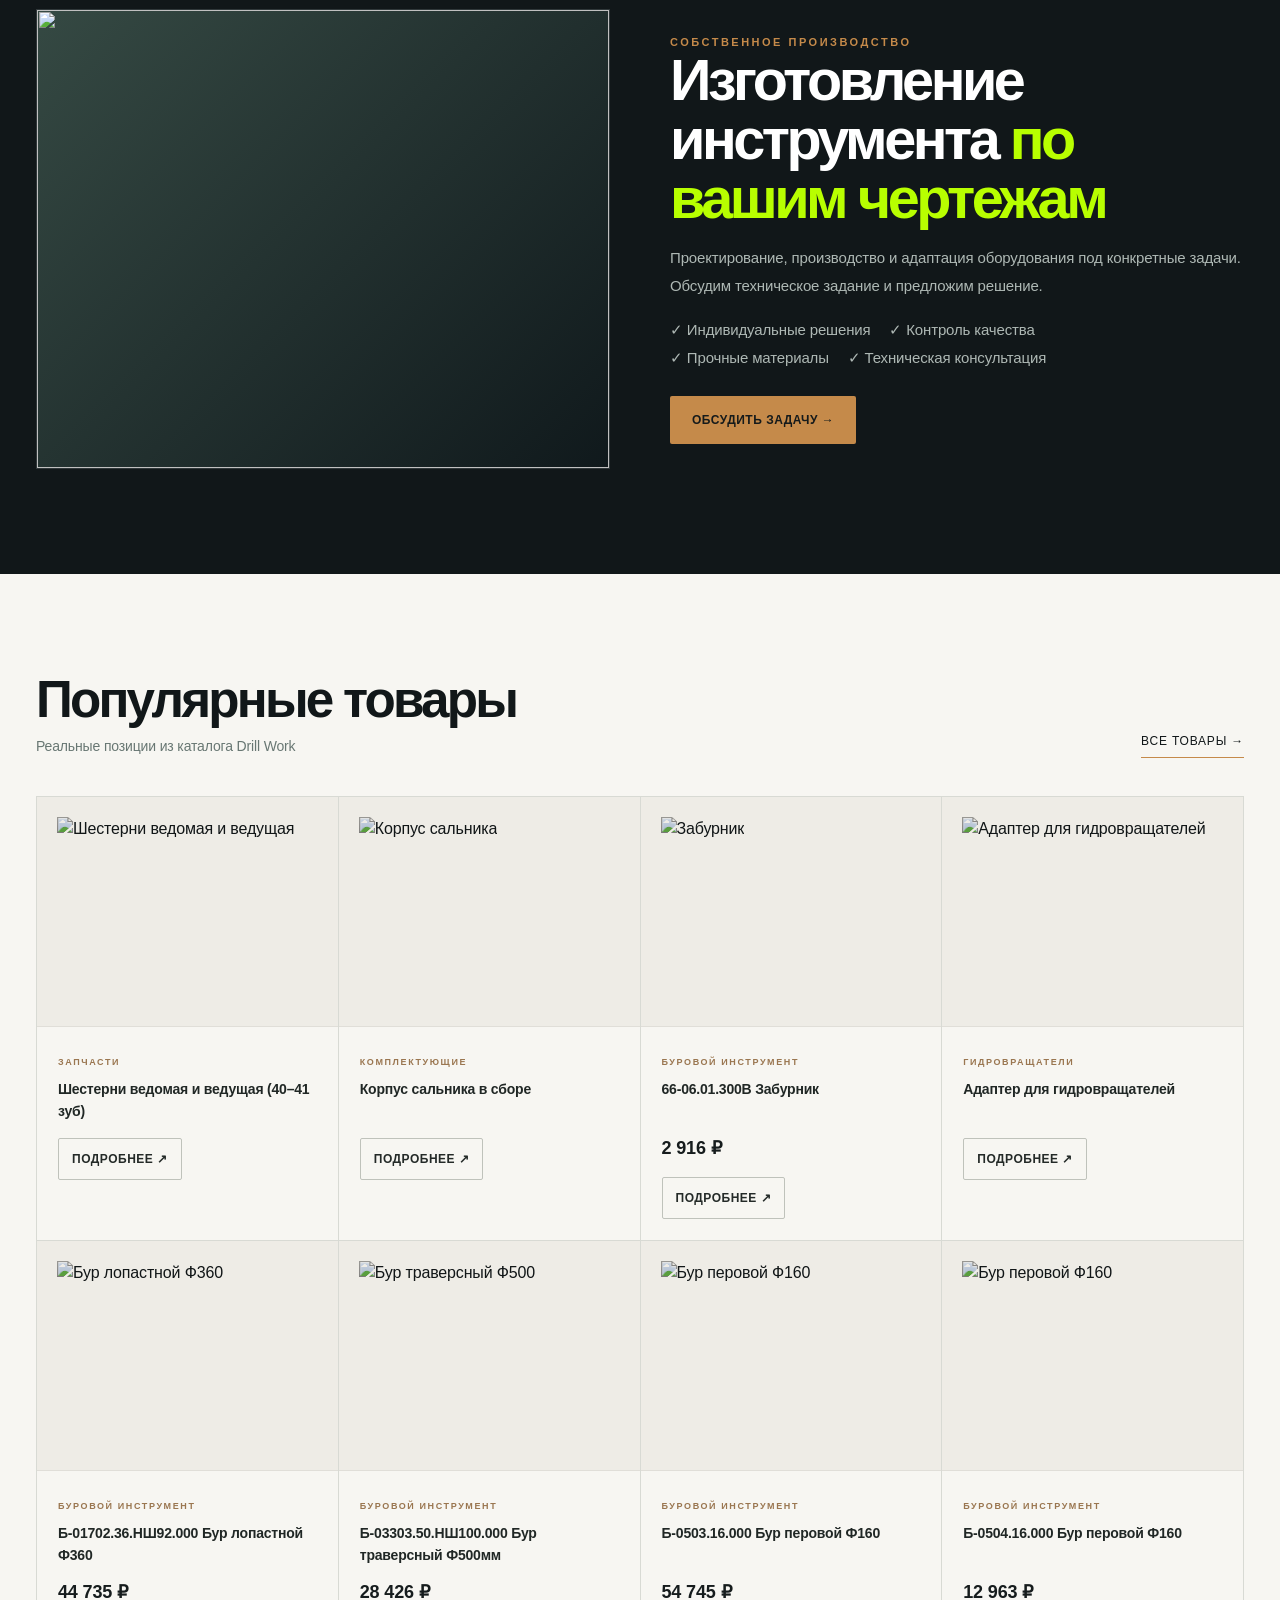
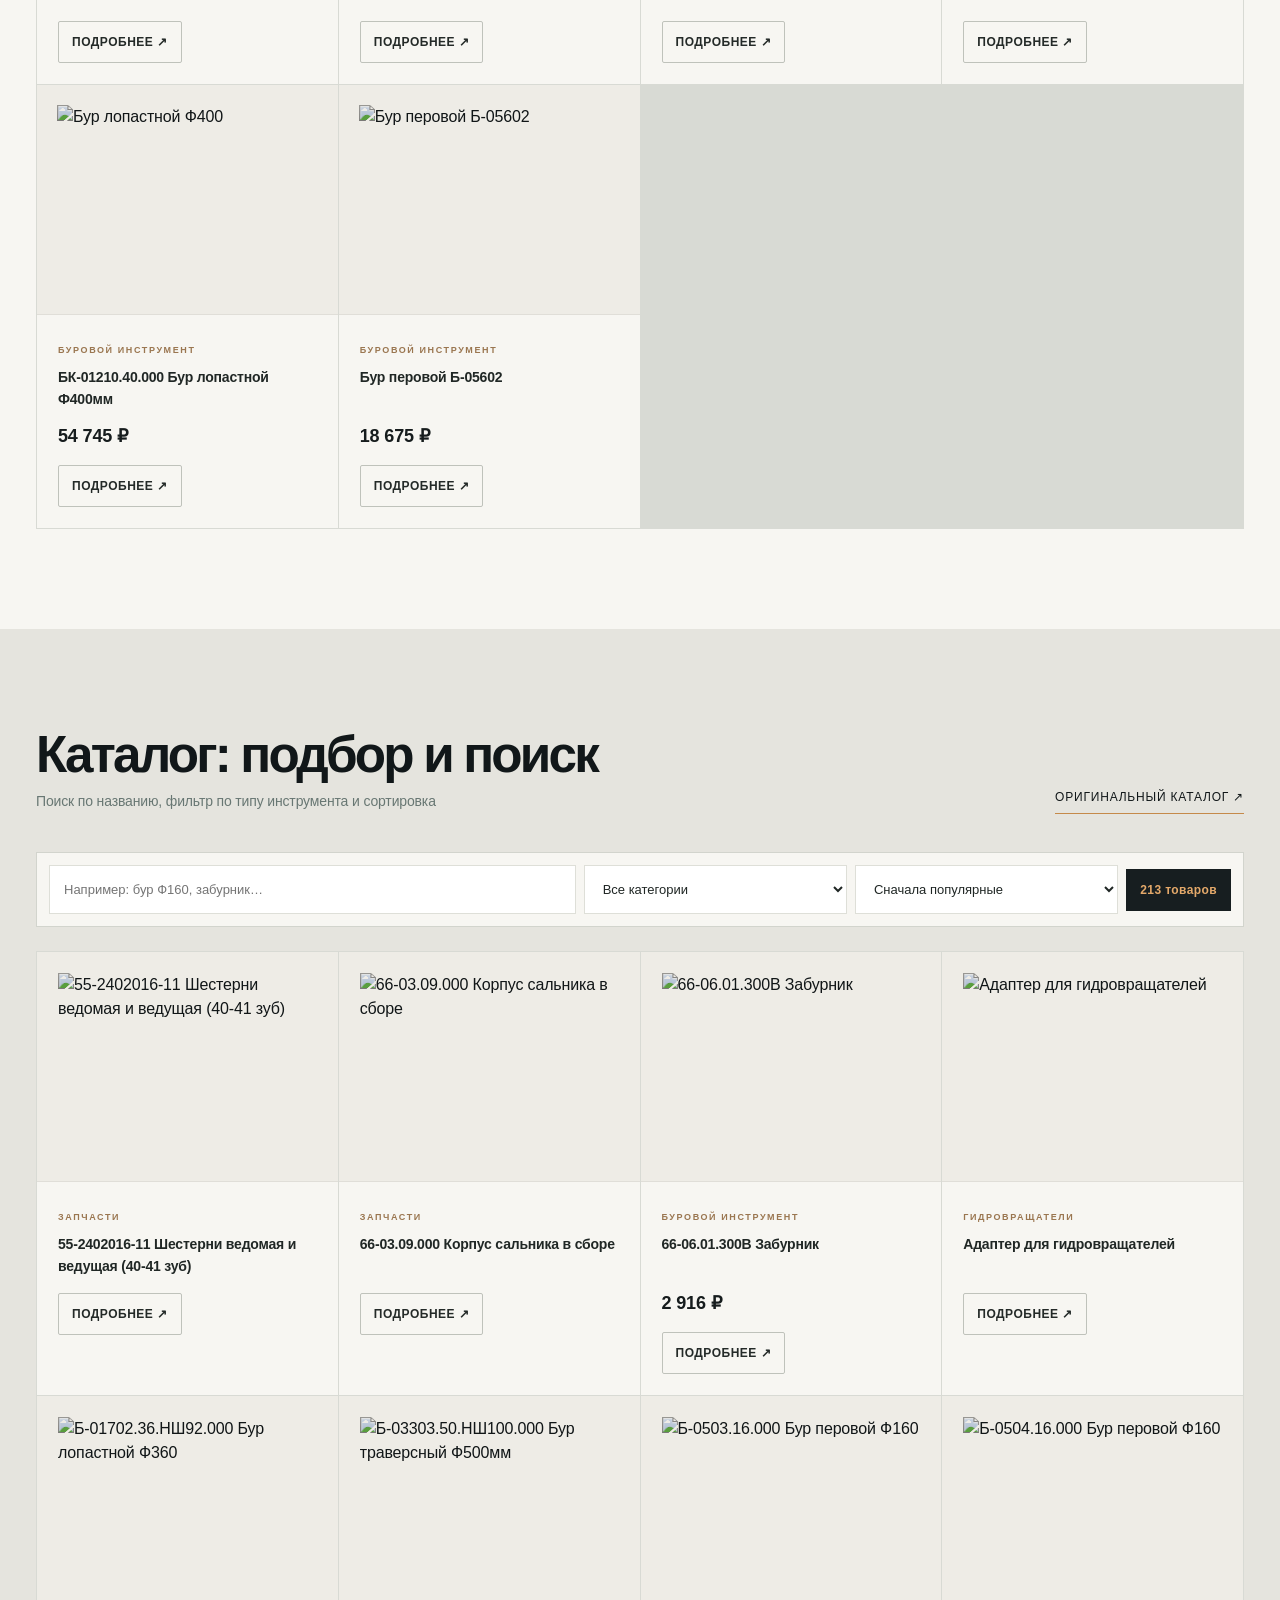
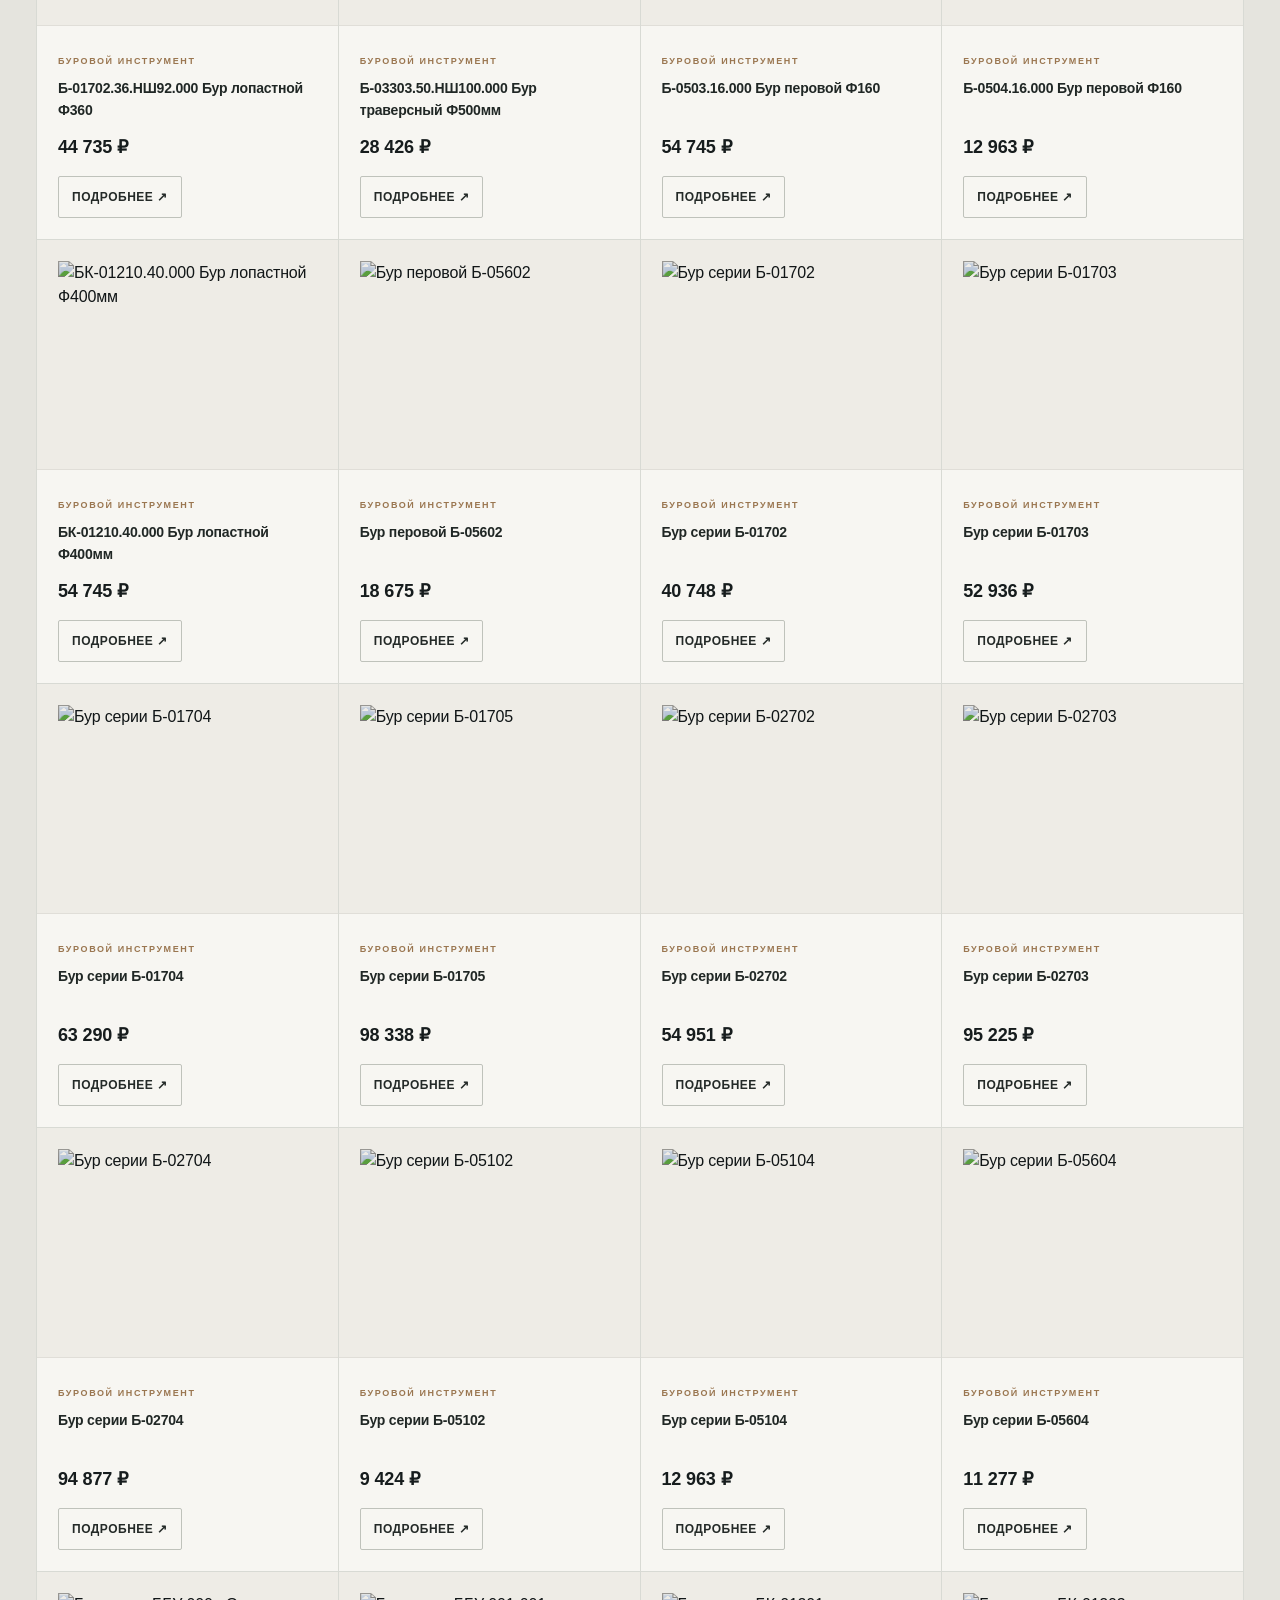
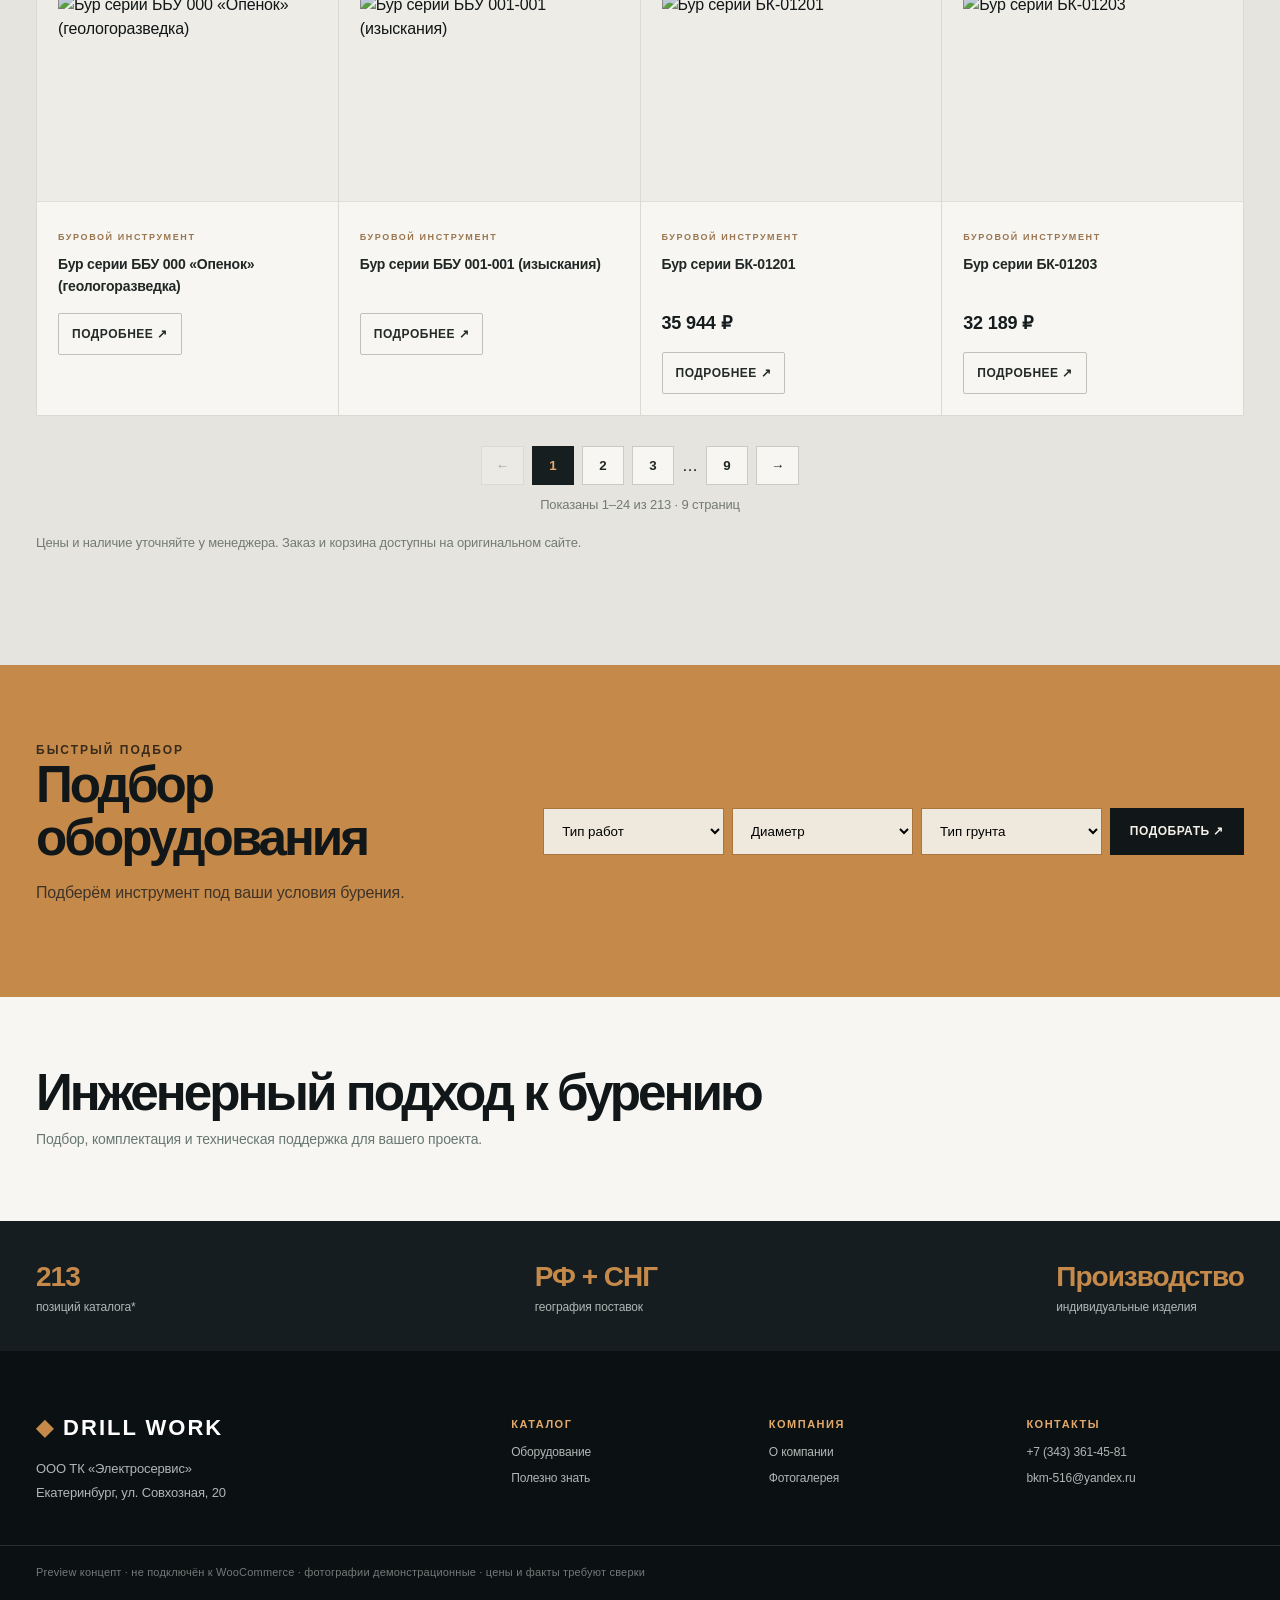
==== commit f74f17e6: "Rebuild visual system into industrial premium design" ====
--- a/index.html
+++ b/index.html
@@ -38,4 +38,108 @@
 function renderDrillCatalog(){let list=drillProducts.filter(p=>p.name.toLowerCase().includes(catalogSearch.value.toLowerCase())&&(catalogCategory.value==="all"||p.cat===catalogCategory.value));if(catalogSort.value==="name")list.sort((a,b)=>a.name.localeCompare(b.name,"ru"));if(catalogSort.value==="priceAsc")list.sort((a,b)=>(a.price??Infinity)-(b.price??Infinity));if(catalogSort.value==="priceDesc")list.sort((a,b)=>(b.price??-1)-(a.price??-1));const total=list.length,pages=Math.max(1,Math.ceil(total/catalogPerPage));catalogPage=Math.min(catalogPage,pages);const shown=list.slice((catalogPage-1)*catalogPerPage,catalogPage*catalogPerPage);catalogRoot.innerHTML=shown.map(p=>'<article class="card"><a href="'+p.url+'" target="_blank" rel="noopener"><div class="im"><img loading="lazy" src="'+p.img+'" alt="'+p.name+'"></div></a><div><small>'+({бур:"БУРОВОЙ ИНСТРУМЕНТ",шнек:"ШНЕKИ",гидро:"ГИДРОВРАЩАТЕЛИ",запчаст:"ЗАПЧАСТИ",режущий:"РЕЖУЩИЙ ИНСТРУМЕНТ",оборудование:"ОБОРУДОВАНИЕ"}[p.cat]||"КОМПЛЕКТУЮЩИЕ")+'</small><h3>'+p.name+'</h3>'+(p.price?'<span class="price">'+p.price.toLocaleString("ru-RU")+' ₽</span><br>':'')+'<a class="btn" href="'+p.url+'" target="_blank" rel="noopener">Подробнее ↗</a></div></article>').join("");document.getElementById("catalogCount").textContent=total+" товаров";let nav=document.getElementById("catalogPagination");if(!nav){nav=document.createElement("div");nav.id="catalogPagination";nav.className="catalog-pagination";catalogRoot.after(nav)}nav.innerHTML='<button '+(catalogPage===1?'disabled':'')+' data-p="'+(catalogPage-1)+'">←</button>'+Array.from({length:pages},(_,i)=>i+1).filter(n=>n===1||n===pages||Math.abs(n-catalogPage)<=2).map((n,i,a)=>((i&&n-a[i-1]>1)?'<span>…</span>':'')+'<button class="'+(n===catalogPage?'active':'')+'" data-p="'+n+'">'+n+'</button>').join("")+'<button '+(catalogPage===pages?'disabled':'')+' data-p="'+(catalogPage+1)+'">→</button>';nav.querySelectorAll("button").forEach(b=>b.onclick=()=>{catalogPage=Number(b.dataset.p);renderDrillCatalog();document.getElementById("fullcatalog").scrollIntoView({behavior:"smooth"})});let info=document.getElementById("catalogPageInfo");if(!info){info=document.createElement("div");info.id="catalogPageInfo";info.className="catalog-pageinfo";nav.after(info)}info.textContent="Показаны "+(total?((catalogPage-1)*catalogPerPage+1):0)+"–"+Math.min(catalogPage*catalogPerPage,total)+" из "+total+" · "+pages+" страниц";}
 
 [catalogSearch,catalogCategory,catalogSort].forEach(el=>el.addEventListener("input",()=>{catalogPage=1;renderDrillCatalog()}));renderDrillCatalog();
-</script><section class="finder"><div class="wrap"><div><div class="ey">Быстрый подбор</div><h2>Подбор оборудования</h2><p>Подберём инструмент под ваши условия бурения.</p></div><form onsubmit="event.preventDefault();alert('Демо: заявка не отправляется. В рабочем сайте подключим менеджера.');"><select required><option value="">Тип работ</option><option>Фундамент</option><option>Скважины</option><option>Ямобурение</option></select><select required><option value="">Диаметр</option><option>до 300 мм</option><option>300–600 мм</option><option>600–1000 мм</option></select><select required><option value="">Тип грунта</option><option>Песок</option><option>Глина</option><option>Мерзлый грунт</option></select><button class="btn">Подобрать ↗</button></form></div></section><section id="about"><div class="wrap"><h2>Инженерный подход к бурению</h2><p class="sub">Подбор, комплектация и техническая поддержка для вашего проекта.</p></div></section><div class="stats"><div class="wrap"><span><strong>213</strong> позиций каталога*</span><span><strong>РФ + СНГ</strong> география поставок</span><span><strong>Производство</strong> индивидуальные изделия</span></div></div></main><footer id="contact"><div class="wrap foot"><div><div class="logo"><b>◆</b> DRILL WORK</div><p>ООО ТК «Электросервис»<br>Екатеринбург, ул. Совхозная, 20</p></div><div><b>Каталог</b><a href="https://drill-work.ru/products/">Оборудование</a><a href="https://drill-work.ru/polezno-znat/">Полезно знать</a></div><div><b>Компания</b><a href="https://drill-work.ru/about-company/">О компании</a><a href="https://drill-work.ru/photogallery/">Фотогалерея</a></div><div><b>Контакты</b><a href="tel:+73433614581">+7 (343) 361-45-81</a><a href="mailto:bkm-516@yandex.ru">bkm-516@yandex.ru</a></div></div><div class="wrap copy">Preview концепт · не подключён к WooCommerce · фотографии демонстрационные · цены и факты требуют сверки</div></footer></html>+</script><section class="finder"><div class="wrap"><div><div class="ey">Быстрый подбор</div><h2>Подбор оборудования</h2><p>Подберём инструмент под ваши условия бурения.</p></div><form onsubmit="event.preventDefault();alert('Демо: заявка не отправляется. В рабочем сайте подключим менеджера.');"><select required><option value="">Тип работ</option><option>Фундамент</option><option>Скважины</option><option>Ямобурение</option></select><select required><option value="">Диаметр</option><option>до 300 мм</option><option>300–600 мм</option><option>600–1000 мм</option></select><select required><option value="">Тип грунта</option><option>Песок</option><option>Глина</option><option>Мерзлый грунт</option></select><button class="btn">Подобрать ↗</button></form></div></section><section id="about"><div class="wrap"><h2>Инженерный подход к бурению</h2><p class="sub">Подбор, комплектация и техническая поддержка для вашего проекта.</p></div></section><div class="stats"><div class="wrap"><span><strong>213</strong> позиций каталога*</span><span><strong>РФ + СНГ</strong> география поставок</span><span><strong>Производство</strong> индивидуальные изделия</span></div></div></main><footer id="contact"><div class="wrap foot"><div><div class="logo"><b>◆</b> DRILL WORK</div><p>ООО ТК «Электросервис»<br>Екатеринбург, ул. Совхозная, 20</p></div><div><b>Каталог</b><a href="https://drill-work.ru/products/">Оборудование</a><a href="https://drill-work.ru/polezno-znat/">Полезно знать</a></div><div><b>Компания</b><a href="https://drill-work.ru/about-company/">О компании</a><a href="https://drill-work.ru/photogallery/">Фотогалерея</a></div><div><b>Контакты</b><a href="tel:+73433614581">+7 (343) 361-45-81</a><a href="mailto:bkm-516@yandex.ru">bkm-516@yandex.ru</a></div></div><div class="wrap copy">Preview концепт · не подключён к WooCommerce · фотографии демонстрационные · цены и факты требуют сверки</div></footer><style id="industrial-premium-v4">
+:root{--accent:#c58a4a;--accent2:#d9a66a;--ink:#111719;--paper:#e9e7e1;--white:#f7f6f2;--muted:#7c8582;--line:#d4d5cf}
+html{scroll-behavior:smooth;scroll-padding-top:86px}
+body{background:var(--paper);color:var(--ink);font-family:Arial,"Helvetica Neue",sans-serif;letter-spacing:-.15px}
+.wrap{max-width:1320px;padding-inline:36px}
+.header{background:#101618;color:#f6f4ef;border-bottom:1px solid #ffffff16;box-shadow:none}
+.nav{padding:21px 0}
+.logo{font-size:22px;font-weight:800;letter-spacing:2px;text-transform:uppercase}
+.logo b{color:var(--accent);font-weight:900}
+.nav nav a{font-size:12px;letter-spacing:.7px;text-transform:uppercase;color:#aeb6b3;padding:11px 12px;border-radius:0}
+.nav nav a:hover{color:#fff;background:transparent}
+.nav>.btn{background:var(--accent);color:#111719;border-radius:2px;font-size:12px;letter-spacing:.4px;padding:13px 17px;text-transform:uppercase}
+.hero{min-height:690px;padding:90px 0;background-color:#101719;background-image:linear-gradient(90deg,#0b1114f5 0%,#0b1114d9 46%,#0b111470 100%),url('https://images.unsplash.com/photo-1581092160562-40aa08e78837?auto=format&fit=crop&w=2200&q=90');background-position:center;background-size:cover}
+.hero .ey{color:var(--accent2);background:none;border:0;border-radius:0;padding:0;letter-spacing:3.4px;font-size:11px}
+.hero h1{font-size:clamp(48px,6.4vw,90px);font-weight:750;letter-spacing:-5px;line-height:.98;max-width:1000px;margin:30px 0}
+.hero h1 em{color:var(--accent2)}
+.hero p{font-size:17px;line-height:1.8;color:#c1c8c5;max-width:560px;margin:28px 0}
+.btn{background:var(--accent);color:#151a1b;border-radius:2px;box-shadow:none;padding:15px 22px;font-size:12px;letter-spacing:.5px;text-transform:uppercase;font-weight:800}
+.btn:hover{background:#d6a46b;transform:translateY(-1px)}
+.btn.out{border:1px solid #8b9590;color:#f3f2ed;background:transparent}
+.facts{background:#151d20;border:0}
+.facts .wrap{padding-block:25px;gap:24px}
+.facts span{font-size:11px;text-transform:uppercase;letter-spacing:1px;color:#aeb8b4}
+.facts b{color:var(--accent);font-size:16px}
+section{padding:100px 0}
+h2{font-size:clamp(34px,4vw,56px);font-weight:750;letter-spacing:-3px;line-height:1.03}
+.head{align-items:end;margin-bottom:38px}
+.head a{font-size:12px;text-transform:uppercase;letter-spacing:.8px;border-bottom:1px solid var(--accent);padding-bottom:7px}
+.sub{font-size:14px!important;color:#737b77;line-height:1.7}
+#catalog .grid{gap:1px;background:#d1d3cd;border:1px solid #d1d3cd}
+.tile{height:270px;border-radius:0;box-shadow:none;background:#20292b;padding:24px}
+.tile img{opacity:.72;filter:grayscale(.35) contrast(1.12)}
+.tile:after{background:linear-gradient(0deg,#0c1214ed 0%,#0c121420 85%)}
+.tile h3{font-size:21px;letter-spacing:-.6px;font-weight:700}
+.tile:hover{transform:none;box-shadow:none}
+.tile:hover img{transform:scale(1.025)}
+.dark{background:#111719;padding:105px 0}
+.dark h2{font-size:clamp(38px,4.5vw,62px);letter-spacing:-3.5px}
+.dark .ey{color:var(--accent);letter-spacing:2.5px;font-size:11px}
+.dark p{color:#aeb8b4;line-height:1.9;font-size:15px}
+.photo{border-radius:0;box-shadow:none;height:460px;border:1px solid #30383a}
+#products{background:#f7f6f2}
+.cards{gap:1px;background:#d8dad4;border:1px solid #d8dad4}
+.card{border:0;border-radius:0;box-shadow:none;background:#f7f6f2;transition:background .2s}
+.card:hover{transform:none;box-shadow:none;border:0;background:#fff}
+.card .im{height:230px;background:#eeece6;padding:20px;border-bottom:1px solid #e0ded8}
+.card img{mix-blend-mode:multiply;filter:grayscale(.12)}
+.card div:last-child{padding:21px}
+.card small{font-size:9px;letter-spacing:1.6px;color:#9a7650}
+.card h3{font-size:14px;line-height:1.55;letter-spacing:-.2px;min-height:44px;color:#202725}
+.price{font-size:18px;color:#161c1d}
+.card .btn{background:transparent;color:#242a28;border:1px solid #bfc2bb;padding:11px 13px}
+.card .btn:hover{background:var(--accent);border-color:var(--accent)}
+#fullcatalog{background:#e5e4de;padding:100px 0;border:0}
+#fullcatalog .head h2{max-width:650px}
+.catalog-tools{border-radius:0;background:#f7f6f2;border:1px solid #d2d4cd;box-shadow:none;padding:12px;gap:8px}
+.catalog-tools input,.catalog-tools select{border-radius:0;border:1px solid #dedfd8;background:#fff;font-size:13px;padding:14px;color:#202725}
+.catalog-tools input:focus,.catalog-tools select:focus{border-color:var(--accent);box-shadow:none}
+.catalog-count{border-radius:0;background:#171e20;color:#e4a96a;font-size:12px;letter-spacing:.4px}
+.catalog-pagination button{border-radius:0;border-color:#c9cbc4;background:#f7f6f2;color:#202725}
+.catalog-pagination button.active{background:#171e20;color:#e4a96a;border-color:#171e20}
+.catalog-pageinfo,.catalog-note{color:#737a75}
+.finder{background:#c58a4a;padding:76px 0;color:#111719}
+.finder .ey{color:#392b1b;letter-spacing:2px}
+.finder h2{letter-spacing:-3px}
+.finder p{color:#3e3328}
+.finder select{border-radius:0;border:1px solid #a9763d;background:#eee8dd}
+.finder .btn{background:#111719;color:#f4f0e8;border-radius:0}
+.stats{background:#151d20;padding:35px 0}
+.stats strong{color:var(--accent);font-size:28px;letter-spacing:-1px}
+.stats span{font-size:12px;color:#aeb8b4}
+#about{background:#f7f6f2;padding:70px 0}
+footer{background:#0b1113;padding:60px 0 20px}
+.foot{gap:40px}
+.foot>div>b{font-size:11px;letter-spacing:1.5px;text-transform:uppercase;color:#e4a96a}
+.foot p{font-size:13px;color:#aeb8b4;line-height:1.8}
+.foot a{font-size:12px;color:#aeb8b4}
+.copy{font-size:11px;color:#707b77;border-color:#ffffff20}
+@media(max-width:800px){
+.wrap{padding-inline:22px}.nav{padding:16px 0}.hero{min-height:590px;padding:65px 0;background-position:62% center}
+.hero h1{font-size:clamp(43px,8vw,64px);letter-spacing:-3px}
+section{padding:72px 0}.head h2{letter-spacing:-2px}
+#catalog .grid{grid-template-columns:repeat(2,minmax(0,1fr))}
+.tile{height:205px;padding:16px}.tile h3{font-size:18px}
+.dark{padding:75px 0}.photo{height:300px}
+.card .im{height:175px;padding:12px}.card div:last-child{padding:14px}
+.catalog-tools{grid-template-columns:1fr 1fr}.catalog-tools input{grid-column:1/-1}
+.finder .wrap{gap:25px}.finder form{gap:7px}
+}
+@media(max-width:420px){
+.wrap{padding-inline:16px}.logo{font-size:18px;letter-spacing:1.4px}
+.nav>.btn{font-size:10px;padding:11px 12px}
+.hero{min-height:540px;padding:55px 0}.hero h1{font-size:42px;letter-spacing:-2.4px;line-height:1}
+.hero p{font-size:15px;line-height:1.7}.hero .btn{padding:13px 15px;font-size:10px}
+.facts span{width:calc(50% - 12px);font-size:9px;letter-spacing:.6px}
+section{padding:58px 0}h2{font-size:34px;letter-spacing:-2px}
+.tile{height:160px;padding:12px}.tile h3{font-size:15px}
+.card .im{height:145px;padding:8px}.card div:last-child{padding:11px}
+.card h3{font-size:12px;min-height:56px}.card small{font-size:8px;letter-spacing:1px}
+.price{font-size:15px}.card .btn{font-size:9px;padding:10px}
+.catalog-tools{grid-template-columns:1fr 1fr}.catalog-count{grid-column:1/-1}
+.finder{padding:55px 0}.finder select{min-width:100%}.finder .btn{width:100%}
+.foot{gap:24px}.copy{line-height:1.7}
+}
+</style></html>
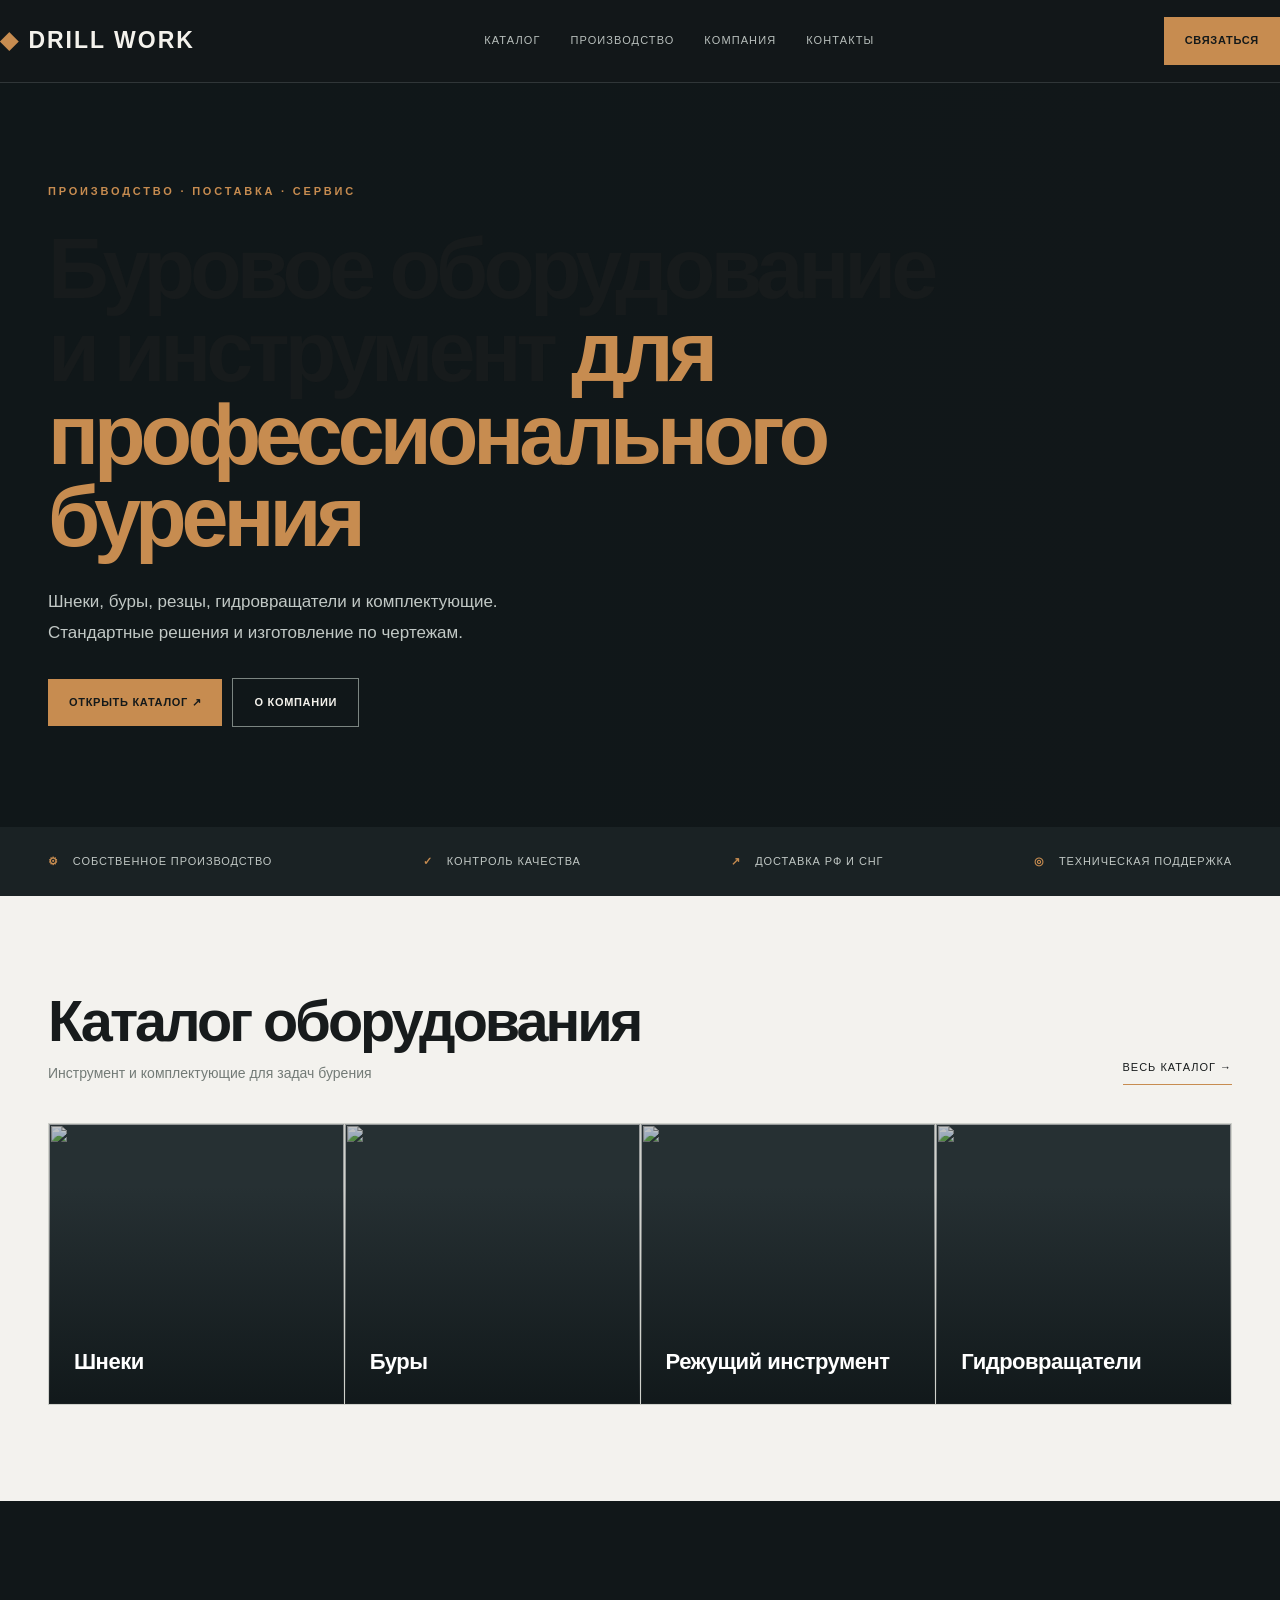
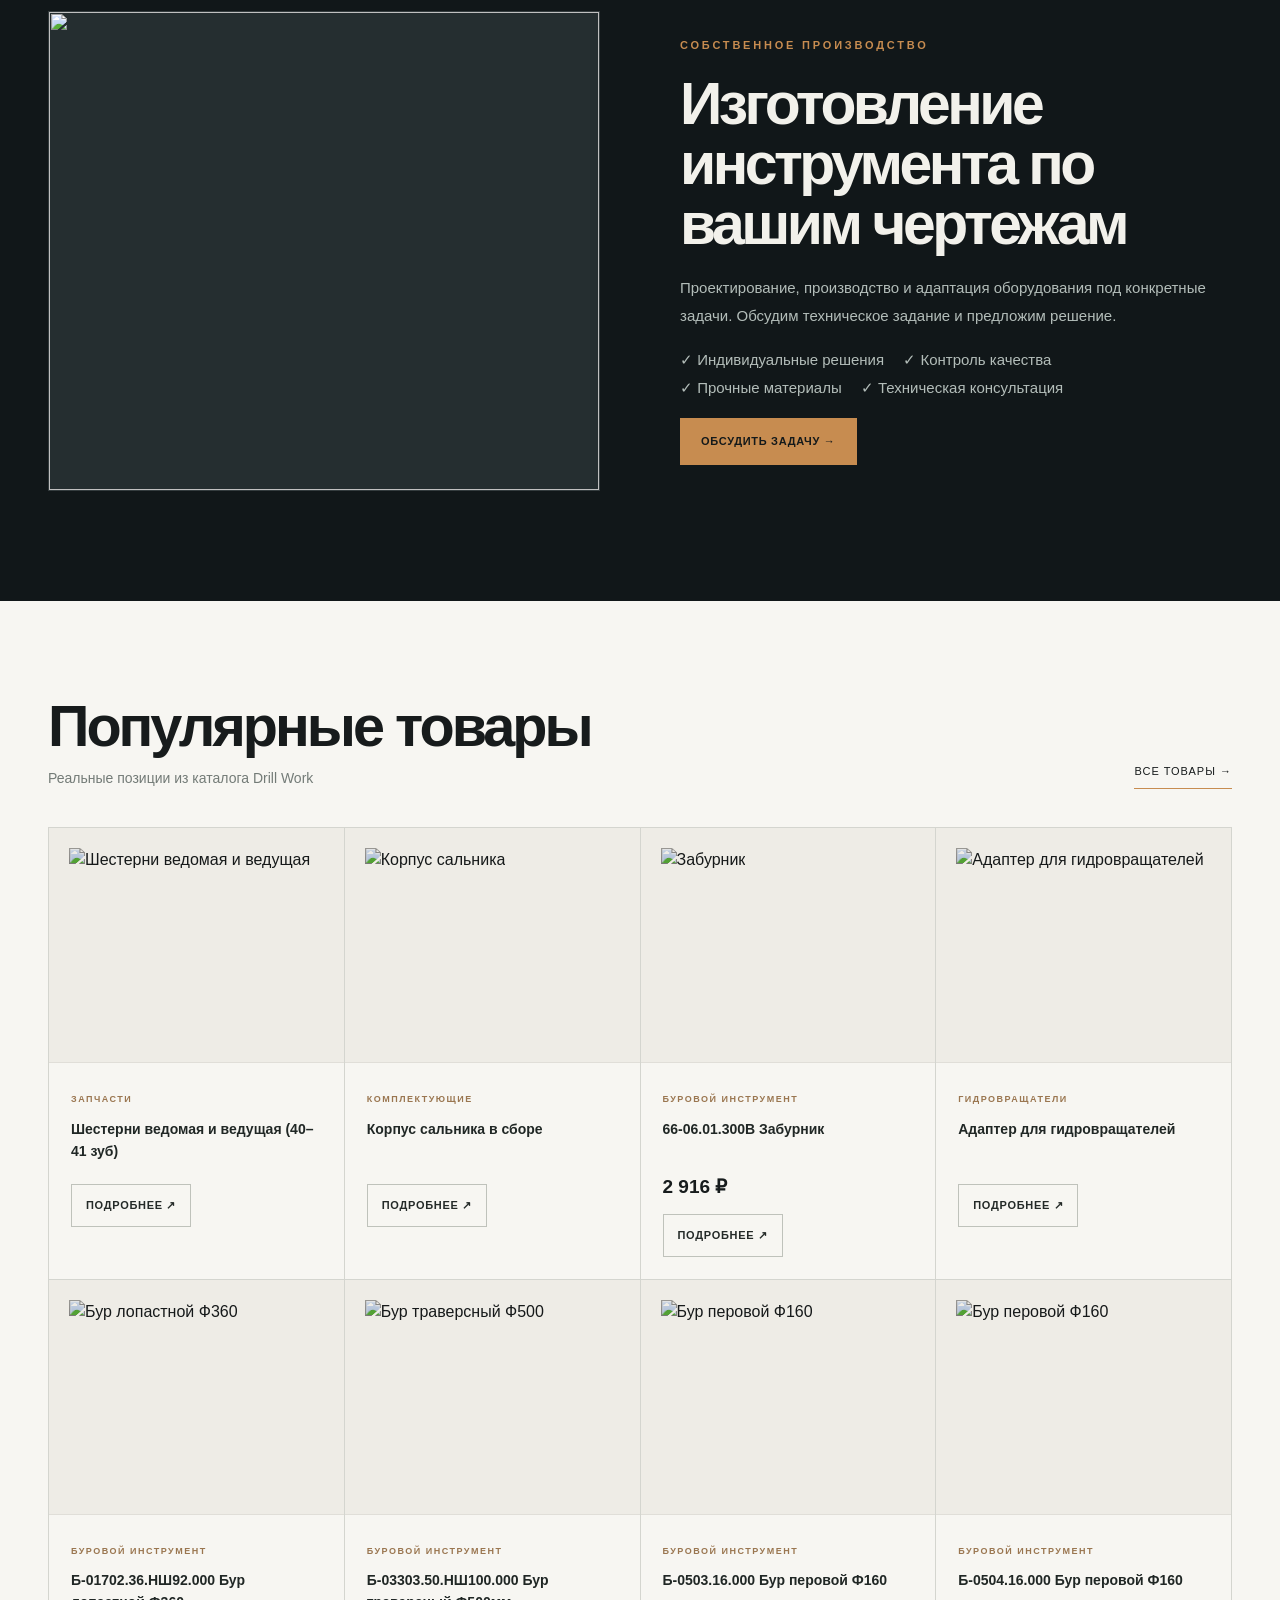
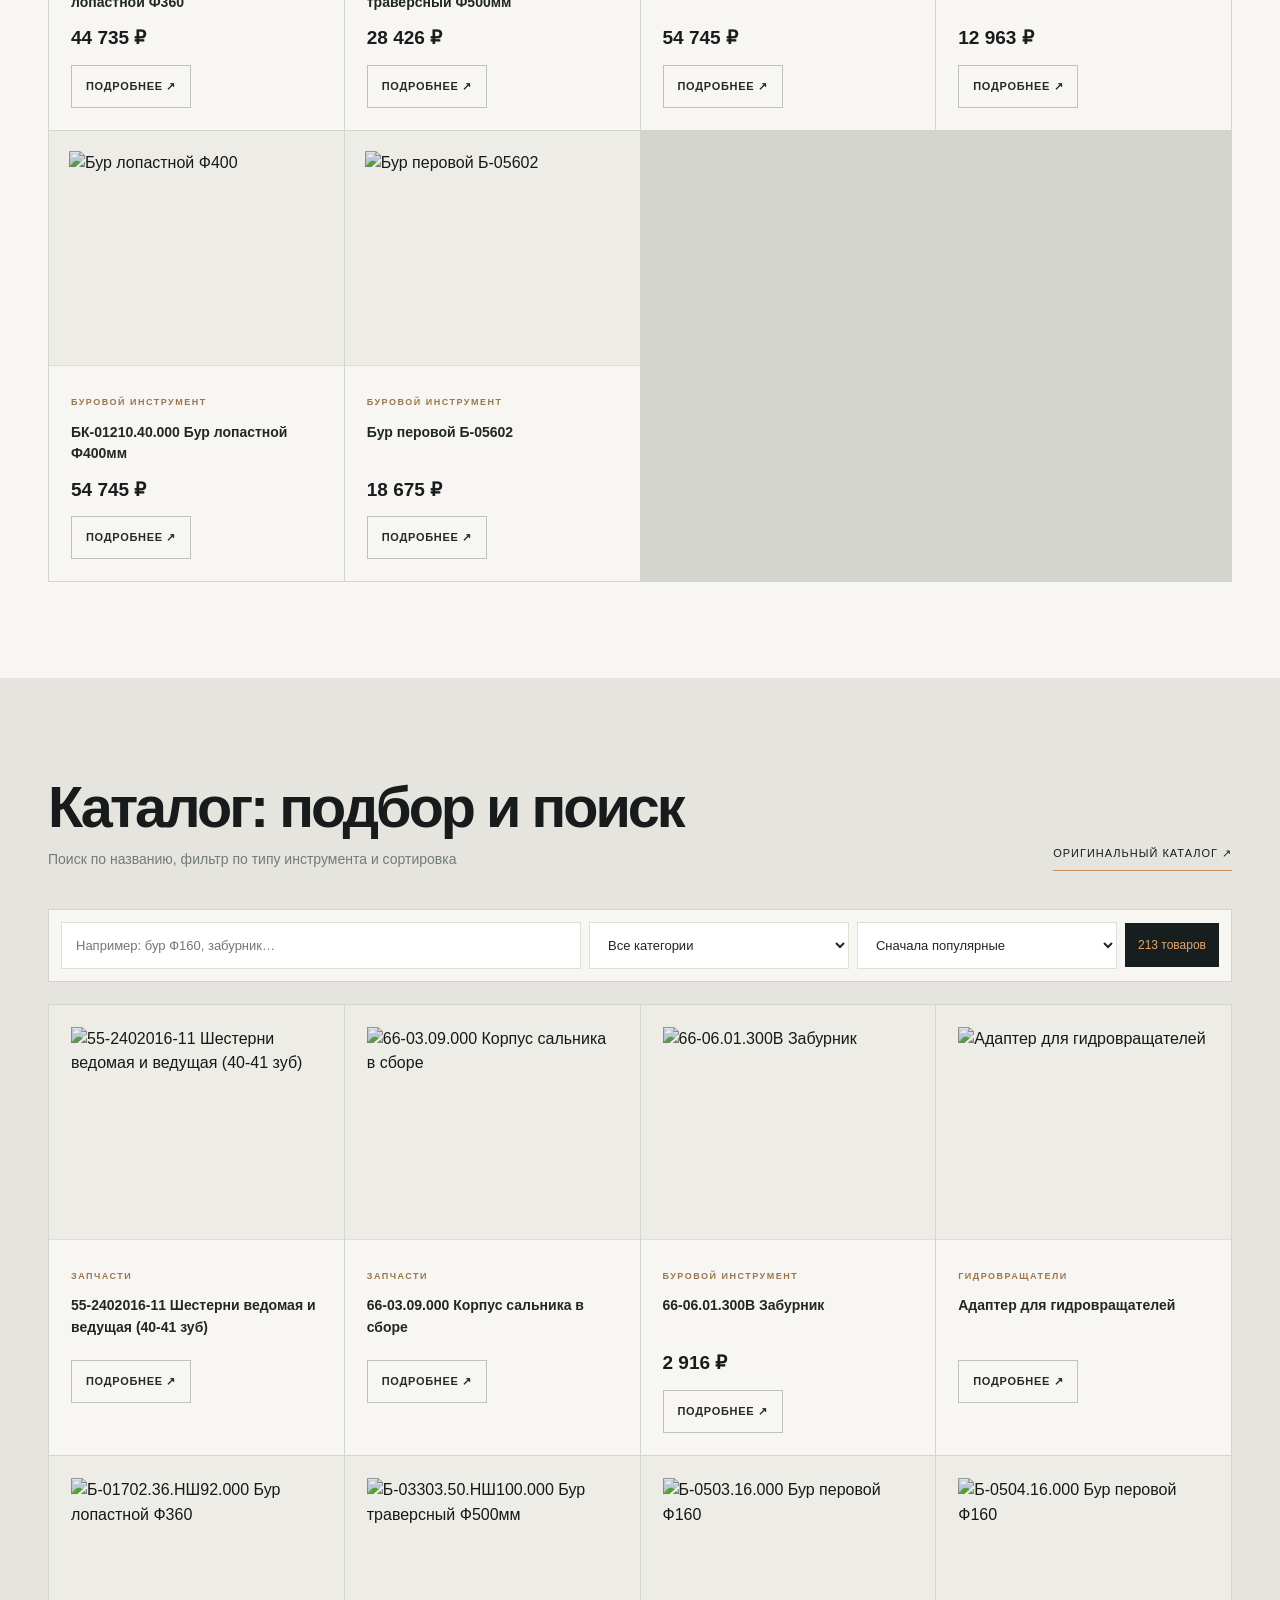
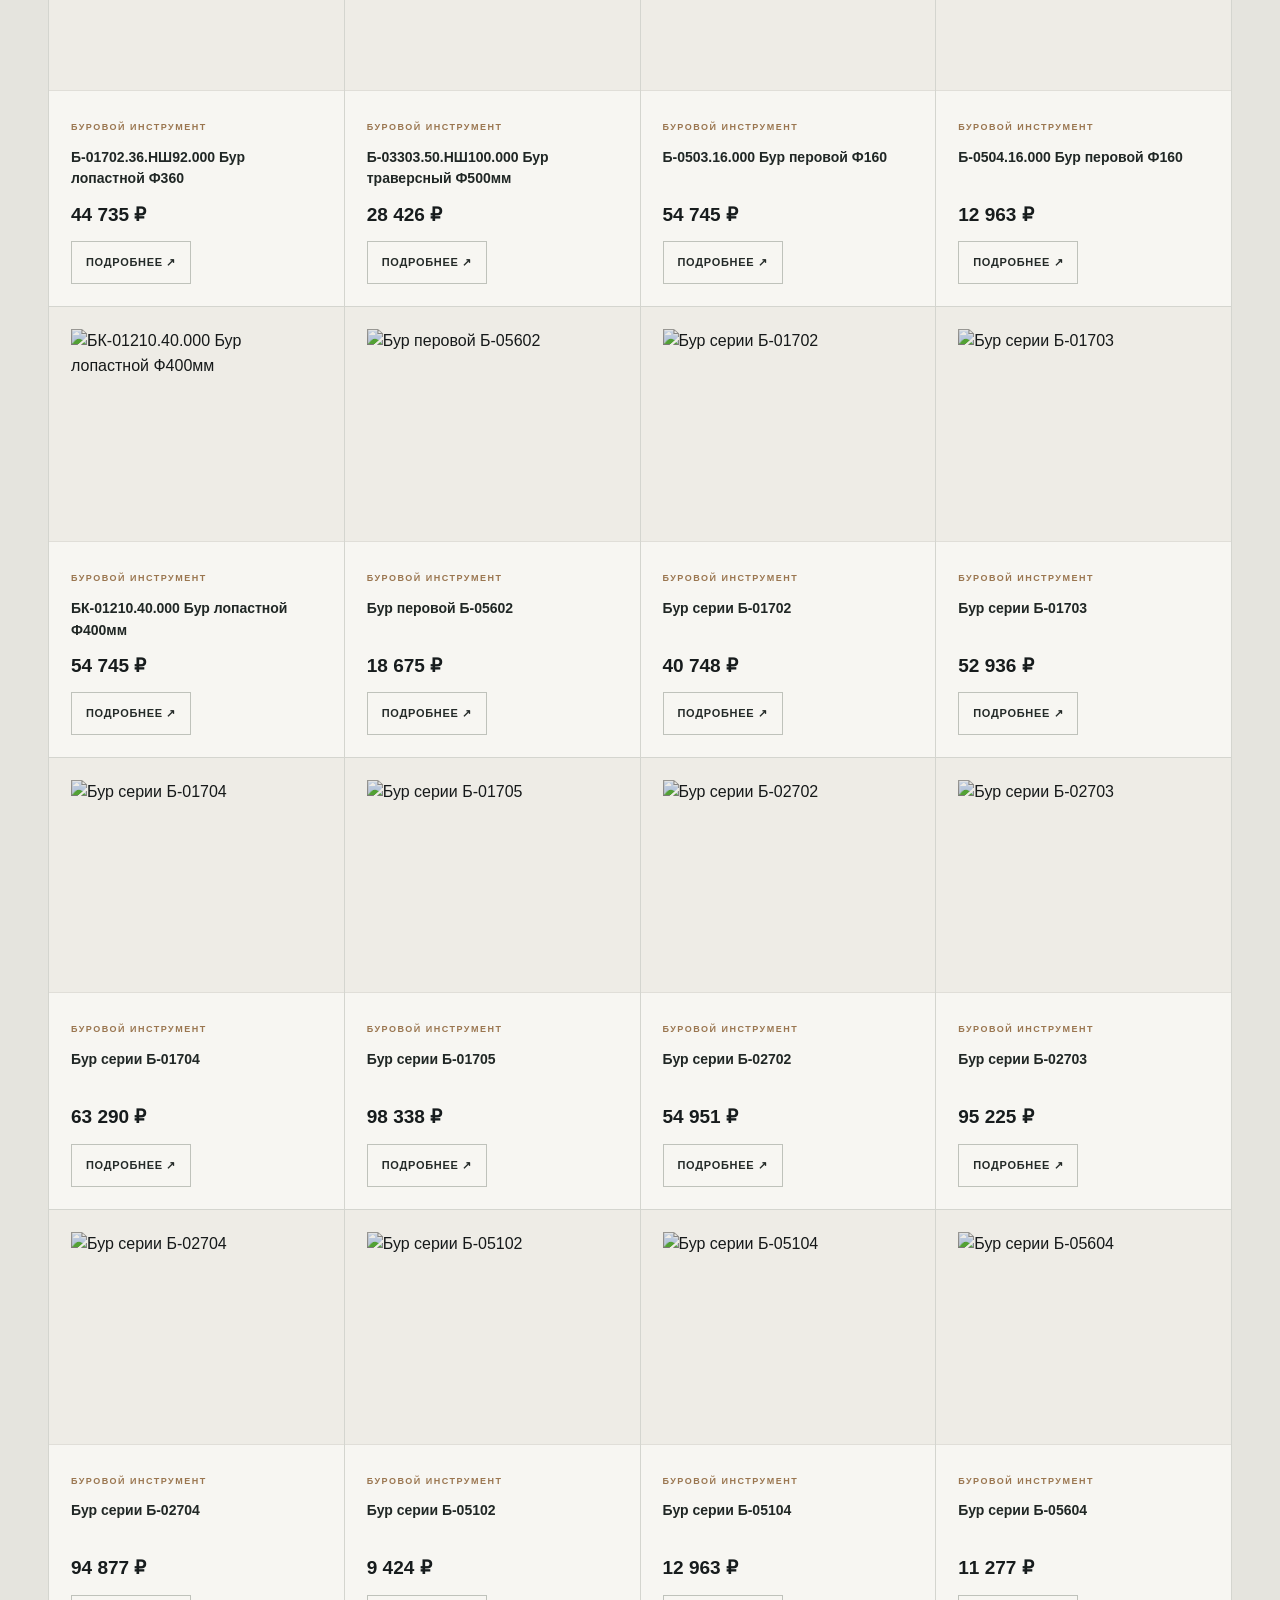
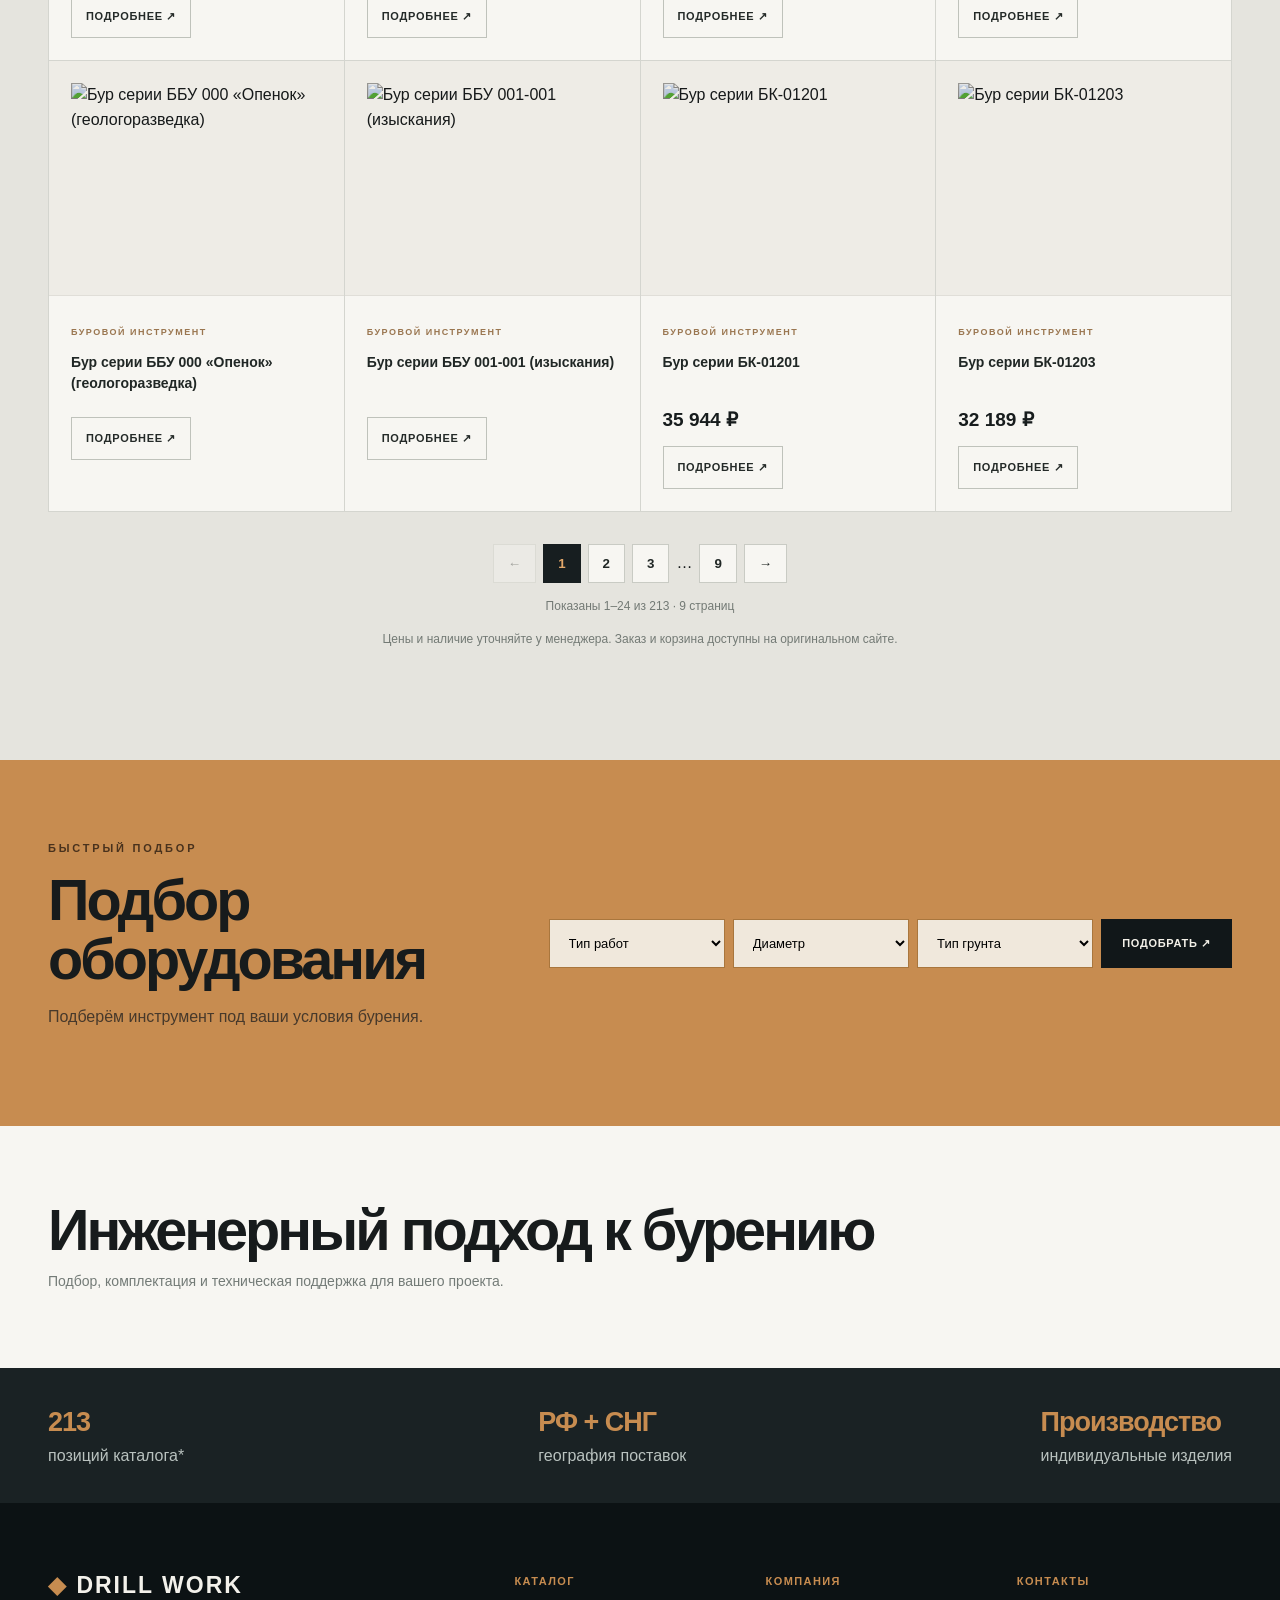
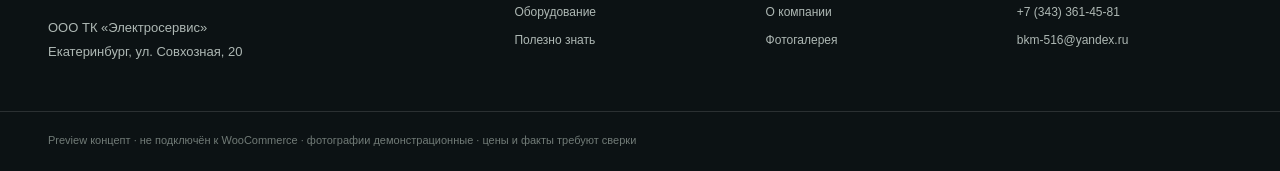
==== commit fd7bbf9f: "Consolidate styles into coherent premium industrial design" ====
--- a/index.html
+++ b/index.html
@@ -1,145 +1,25 @@
-<!doctype html><html lang="ru"><meta charset="utf-8"><meta name="viewport" content="width=device-width,initial-scale=1"><title>DRILL WORK — Preview</title><style>*{box-sizing:border-box}body{margin:0;font:16px/1.5 system-ui;background:#f1f4f4;color:#17201e}a{text-decoration:none;color:inherit}.wrap{max-width:1180px;margin:auto;padding:0 22px}.header,.hero,.dark,footer{background:#10191c;color:white}.nav{display:flex;align-items:center;justify-content:space-between;padding:20px 0;gap:18px}.logo{font-weight:900;font-size:24px;letter-spacing:-1px}.logo b{color:#b8ff00}.nav a{margin-left:18px;font-size:14px}.btn{display:inline-block;background:#b8ff00;color:#101719;padding:13px 18px;border-radius:10px;font-weight:800;margin:8px 8px 0 0}.btn.out{background:transparent;border:1px solid #81908d;color:white}.hero{padding:75px 0;background:linear-gradient(90deg,#0c1519ed,#0c151980),url('https://images.unsplash.com/photo-1581092160562-40aa08e78837?auto=format&fit=crop&w=1800&q=85') center/cover}.ey{color:#b8ff00;text-transform:uppercase;letter-spacing:3px;font-size:12px;font-weight:800}h1{font-size:clamp(38px,6vw,68px);line-height:1.02;letter-spacing:-3px;max-width:800px;margin:18px 0}h1 em{color:#b8ff00;font-style:normal}.hero p{max-width:580px;color:#d0dadc;font-size:18px}.facts{background:#121d20;color:white}.facts .wrap{display:flex;justify-content:space-between;gap:18px;flex-wrap:wrap;padding-top:20px;padding-bottom:20px}.facts span{font-size:13px}.facts b{color:#b8ff00;margin-right:8px;font-size:20px}section{padding:58px 0} .tile:hover img{transform:scale(1.04);transition:.35s} .tile img{transition:.35s} .btn{box-shadow:0 5px 18px #b8ff0025} .card{transition:transform .2s,box-shadow .2s}.card:hover{transform:translateY(-3px);box-shadow:0 12px 28px #10201b12} .head{display:flex;justify-content:space-between;align-items:end;gap:20px;margin-bottom:25px}h2{font-size:clamp(28px,4vw,42px);letter-spacing:-2px;line-height:1.1;margin:0}p.sub{color:#687773;margin:8px 0 0}.grid{display:grid;grid-template-columns:repeat(4,1fr);gap:14px}.tile{height:220px;border-radius:16px;overflow:hidden;position:relative;color:white;display:flex;align-items:end;padding:18px;background:radial-gradient(circle at 70% 25%,#52645e,#172321 65%)}.tile img{position:absolute;width:100%;height:100%;object-fit:cover;inset:0;opacity:.78;filter:contrast(1.12) saturate(.75)}.tile:after{content:"";position:absolute;inset:0;background:linear-gradient(0deg,#071012,transparent 80%)}.tile h3{position:relative;z-index:1;margin:0;font-size:22px}.dark{padding:58px 0}.two{display:grid;grid-template-columns:1fr 1fr;gap:35px;align-items:center}.photo{height:340px;border-radius:18px;overflow:hidden;background:linear-gradient(135deg,#354943,#10191c)}.photo img{width:100%;height:100%;object-fit:cover}.dark p{color:#c7d2d5}.lime{color:#b8ff00}.cards{display:grid;grid-template-columns:repeat(4,1fr);gap:14px}.card{background:white;border:1px solid #dce3e5;border-radius:14px;overflow:hidden}.card .im{height:190px;background:radial-gradient(circle at 70% 30%,#d2ded8,#52645e)}.card img{width:100%;height:100%;object-fit:cover;filter:contrast(1.08) saturate(.8)}.card div:last-child{padding:15px}.card small{color:#788680}.card h3{font-size:16px;margin:7px 0}.price{font-weight:900;font-size:18px}.finder{background:#173b2c;color:white}.finder .wrap{display:grid;grid-template-columns:1fr 1.5fr;gap:28px;align-items:center}.finder select{padding:13px;border-radius:9px;border:0;margin:5px;max-width:100%}.finder button{border:0;cursor:pointer}.stats{background:#0c1518;color:white;padding:28px 0}.stats .wrap{display:flex;justify-content:space-between;gap:20px;flex-wrap:wrap}.stats strong{font-size:25px;color:#b8ff00;display:block}footer{padding:38px 0}.foot{display:grid;grid-template-columns:2fr 1fr 1fr 1fr;gap:25px}.foot a{display:block;color:#bac5c8;font-size:14px;margin:8px 0}.copy{border-top:1px solid #ffffff25;margin-top:28px;padding-top:18px;color:#819095;font-size:12px}@media(max-width:800px){.nav nav{display:none}.grid,.cards{grid-template-columns:repeat(2,1fr)}.two,.finder .wrap{grid-template-columns:1fr}.photo{height:250px}.foot{grid-template-columns:repeat(2,1fr)}.tile{height:175px}.hero{padding:55px 0}.facts .wrap{justify-content:flex-start}}@media(max-width:420px){.grid,.cards{gap:9px}.tile{height:150px;padding:12px}.tile h3{font-size:17px}.card .im{height:140px}.card div:last-child{padding:10px}.card h3{font-size:14px}.price{font-size:15px}}</style><style id="design-refine">html{scroll-behavior:smooth;scroll-padding-top:75px}body{background:#f5f7f5;font-family:Inter,"Segoe UI",Arial,sans-serif}.header{position:sticky;top:0;z-index:30;background:#0b1417ed;backdrop-filter:blur(14px);border-bottom:1px solid #ffffff18}.nav{padding:14px 0}.nav nav{display:flex;gap:4px}.nav nav a{margin:0;padding:10px 13px;border-radius:8px;color:#d8e0df}.nav nav a:hover{background:#ffffff12;color:#c5ff00}.hero{min-height:560px;display:flex;align-items:center;padding:80px 0;background-image:linear-gradient(90deg,#081115f5 0%,#081115d9 48%,#08111555 100%),url('https://images.unsplash.com/photo-1581092160562-40aa08e78837?auto=format&fit=crop&w=1800&q=90');background-size:cover;background-position:center}.hero h1{font-size:clamp(42px,6.2vw,76px);max-width:850px;letter-spacing:-3.8px;line-height:.99}.hero p{font-size:19px;line-height:1.65;color:#d7e0df;max-width:620px;margin:25px 0}.btn{border-radius:8px;padding:13px 19px;box-shadow:none;transition:.2s}.btn:hover{transform:translateY(-2px);background:#d2ff32}.facts span{font-size:12px;color:#cbd5d3}.facts .wrap{padding:23px 0}.head{margin-bottom:30px}h2{font-size:clamp(30px,4vw,46px);letter-spacing:-2.3px;font-weight:800}.sub{font-size:15px!important;line-height:1.6}.grid{gap:16px}.tile{height:245px;border-radius:12px}.tile img{opacity:.68;filter:contrast(1.1) saturate(.7)}.tile:after{background:linear-gradient(0deg,#071012ed 0%,#07101200 80%)}.tile h3{font-size:23px}.dark{background:#0c1518;padding:82px 0}.two{gap:60px}.photo{height:420px;border-radius:12px}.dark p{line-height:1.8;color:#b9c6c6}.cards{gap:16px}.card{border:1px solid #e1e7e3;border-radius:12px;box-shadow:0 3px 12px #10201b05}.card .im{height:205px;background:#eef1ee;padding:12px}.card img{object-fit:contain;mix-blend-mode:multiply;filter:none}.card div:last-child{padding:17px}.card small{font-size:10px;letter-spacing:1px;font-weight:800;color:#77857f}.card h3{font-size:15px;line-height:1.45;min-height:44px;font-weight:700;color:#15211d}.price{display:inline-block;margin:5px 0 7px;font-size:19px;color:#101a17}#fullcatalog{background:#eaf0eb;border-block:1px solid #dce5df}.catalog-tools{background:white;padding:14px;border:1px solid #dce5df;border-radius:12px;grid-template-columns:2fr 1fr 1fr auto;box-shadow:0 8px 24px #13231b06}.catalog-tools input,.catalog-tools select{border-radius:8px;border-color:#e1e7e3;background:#f8faf8;font-size:14px;padding:13px}.catalog-count{background:#eff4ec;color:#34442e;border-radius:8px;padding:12px;font-weight:800}.finder{background:#c5ff00;color:#142019}.finder .ey{color:#34452c}.finder p{color:#33432e}.finder select{border:1px solid #d2e99c;border-radius:8px;background:#f7ffe7}.finder .btn{background:#101a17;color:#c5ff00}.stats{background:#10191c}.stats span{color:#bdc9c7;font-size:13px}footer{background:#0a1114}@media(max-width:800px){.nav nav{display:flex;position:absolute;left:0;right:0;top:100%;padding:8px 12px;background:#10191cf5;overflow:auto;white-space:nowrap;border-top:1px solid #ffffff12}.nav nav a{font-size:12px;padding:8px 10px}.hero{min-height:500px;padding:65px 0;background-position:62% center}.hero h1{letter-spacing:-2.5px}.grid,.cards{gap:12px}.tile{height:185px}.two{gap:30px}.photo{height:280px}.catalog-tools{padding:10px;gap:8px}}@media(max-width:420px){.wrap{padding:0 16px}.hero{min-height:480px;padding:50px 0}.hero h1{font-size:41px;letter-spacing:-2.2px}.hero p{font-size:16px}.nav>.btn{font-size:12px;padding:10px 12px}.logo{font-size:19px}.nav nav{gap:0}.nav nav a{padding:8px}.facts span{width:calc(50% - 12px);font-size:11px}.tile{height:155px;padding:12px}.tile h3{font-size:17px}.card .im{height:150px;padding:8px}.card div:last-child{padding:11px}.card h3{font-size:13px;min-height:54px}.card .btn{font-size:12px;padding:10px 12px}.catalog-tools{grid-template-columns:1fr 1fr}.catalog-tools input{grid-column:1/-1}.catalog-count{grid-column:1/-1;text-align:center}.head{align-items:start;flex-direction:column;gap:12px}}</style><style id="premium-v3">
-:root{--dw-black:#0a1114;--dw-lime:#c7ff00;--dw-bg:#f4f6f3;--dw-card:#fff;--dw-text:#15201d;--dw-muted:#75817c;--dw-line:#e3e9e4}
-body{background:var(--dw-bg);color:var(--dw-text);font-family:Inter,-apple-system,BlinkMacSystemFont,"Segoe UI",sans-serif}
-.header{background:rgba(8,14,17,.94);box-shadow:0 8px 30px #00000012}
-.logo{letter-spacing:-1.5px}.logo b{color:var(--dw-lime)}
-.hero{min-height:630px;position:relative;background-image:linear-gradient(90deg,#060e12f5 0%,#081216d9 52%,#08121650 100%),url('https://images.unsplash.com/photo-1581092160562-40aa08e78837?auto=format&fit=crop&w=2000&q=90')}
-.hero .ey{display:inline-flex;padding:9px 13px;border:1px solid #c7ff0040;border-radius:99px;background:#c7ff0010;letter-spacing:2px}
-.hero h1{max-width:920px;font-size:clamp(44px,6.5vw,82px);line-height:.98;letter-spacing:-4.6px;margin:24px 0}
-.hero p{max-width:590px;font-size:18px;color:#d2dcda}
-.hero .btn{margin-top:16px}.btn{font-weight:750;border-radius:9px}.btn.out{border-color:#ffffff40}
-.facts{border-bottom:1px solid #253034}.facts b{color:var(--dw-lime)}
-section{padding:88px 0}.head{margin-bottom:34px}.head h2{letter-spacing:-2.8px}.sub{color:#74817b}
-#catalog .grid{grid-template-columns:repeat(4,minmax(0,1fr));gap:15px}
-.tile{height:250px;border:1px solid #ffffff20;border-radius:14px;box-shadow:0 10px 25px #0c191d12;transition:transform .25s,box-shadow .25s}
-.tile:hover{transform:translateY(-5px);box-shadow:0 18px 38px #0c191d24}.tile img{transition:transform .5s}.tile:hover img{transform:scale(1.06)}
-.dark{padding:94px 0}.photo{border-radius:16px;box-shadow:0 25px 60px #00000030}.dark h2{font-size:clamp(34px,4vw,52px);letter-spacing:-2.8px}.dark .ey{color:var(--dw-lime)}
-#products{background:#fff}.cards{gap:16px}.card{border:1px solid var(--dw-line);border-radius:14px;background:#fff;box-shadow:0 4px 18px #12221b06;transition:transform .22s,box-shadow .22s,border-color .22s}.card:hover{transform:translateY(-4px);box-shadow:0 18px 38px #12221b12;border-color:#c7d5c9}.card .im{height:210px;background:#f4f6f3;padding:18px}.card img{transition:transform .3s}.card:hover img{transform:scale(1.04)}.card small{letter-spacing:1.2px}.card h3{font-size:15px;line-height:1.5}.card .btn{font-size:12px;padding:10px 13px}
-#fullcatalog{padding:90px 0;background:linear-gradient(180deg,#eaf0eb,#f4f6f3)}
-.catalog-tools{display:grid;grid-template-columns:minmax(240px,2fr) minmax(160px,1fr) minmax(160px,1fr) auto;gap:10px;padding:15px;border-radius:14px;background:#ffffffd9;box-shadow:0 10px 30px #14241b09;border:1px solid #dfe7e1}
-.catalog-tools input,.catalog-tools select{border:1px solid #e0e7e1;background:#f8faf8;border-radius:9px;padding:13px 14px;outline:none;transition:border .2s,box-shadow .2s}.catalog-tools input:focus,.catalog-tools select:focus{border-color:#9fc900;box-shadow:0 0 0 3px #c7ff0028}
-.catalog-count{background:#15211d;color:#c7ff00;border-radius:9px;padding:12px 14px;text-align:center;font-size:13px}
-#catalogResults{margin-top:24px}
-.catalog-pagination{display:flex;justify-content:center;align-items:center;gap:8px;flex-wrap:wrap;margin:30px 0 8px}
-.catalog-pagination button{border:1px solid #d9e2dc;background:white;color:#24312b;border-radius:9px;padding:11px 14px;font-weight:700;cursor:pointer;min-width:42px}
-.catalog-pagination button.active{background:#15211d;color:#c7ff00;border-color:#15211d}.catalog-pagination button:disabled{opacity:.35;cursor:not-allowed}
-.catalog-pageinfo{font-size:13px;color:#73817a;text-align:center;margin-top:10px}
-.catalog-note{font-size:13px;color:#77847e;margin-top:22px}
-.finder{padding:75px 0;background:linear-gradient(125deg,#c7ff00,#b4ec00)}.finder .wrap{gap:40px}.finder h2{letter-spacing:-2.5px}.finder form{display:flex;flex-wrap:wrap;gap:8px}.finder select{flex:1;min-width:145px;margin:0;padding:14px;border-radius:9px;border:1px solid #a9d900;background:#f7ffe6}.finder .btn{margin:0;padding:14px 20px}
-.stats{padding:12px 0}.stats strong{font-size:28px;letter-spacing:-1px}
-footer{padding:55px 0 25px}.foot{gap:35px}.foot b{color:#f1f5f3}.foot a:hover{color:var(--dw-lime)}.copy{letter-spacing:.2px}
-@media(max-width:900px){#catalog .grid{grid-template-columns:repeat(2,minmax(0,1fr))}.catalog-tools{grid-template-columns:1fr 1fr}.catalog-tools input{grid-column:1/-1}.catalog-count{grid-column:1/-1}.hero{min-height:540px}}
-@media(max-width:600px){section{padding:62px 0}.hero{min-height:530px;padding:65px 0;background-position:65% center}.hero h1{font-size:clamp(39px,11vw,54px);letter-spacing:-2.8px}.hero p{font-size:16px;line-height:1.65}.hero .btn{display:inline-block}.facts .wrap{gap:15px 10px}.facts span{width:calc(50% - 5px)}#catalog .grid{gap:10px}.tile{height:170px;padding:13px;border-radius:11px}.tile h3{font-size:17px}.dark{padding:65px 0}.photo{height:260px}.cards{grid-template-columns:repeat(2,minmax(0,1fr));gap:10px}.card .im{height:155px;padding:10px}.card div:last-child{padding:12px}.card h3{font-size:13px;min-height:55px}.card .btn{padding:9px 10px;font-size:11px}.catalog-tools{padding:10px;gap:8px}.catalog-tools input,.catalog-tools select{padding:12px;font-size:13px}.catalog-pagination{gap:5px}.catalog-pagination button{padding:10px 12px;min-width:38px}.finder form{display:grid;grid-template-columns:1fr 1fr}.finder select{min-width:0}.finder button{grid-column:1/-1}.foot{gap:20px}.copy{font-size:10px}}
-</style>
-<header class="header"><div class="wrap nav"><a class="logo" href="#"><b>◆</b> DRILL WORK</a><nav><a href="#fullcatalog">Каталог</a><a href="#factory">Производство</a><a href="#about">Компания</a><a href="#contact">Контакты</a></nav><a class="btn" href="#contact">Связаться</a></div></header><main><section class="hero"><div class="wrap"><div class="ey">Производство · поставка · сервис</div><h1>Буровое оборудование<br>и инструмент <em>для профессионального бурения</em></h1><p>Шнеки, буры, резцы, гидровращатели и комплектующие. Стандартные решения и изготовление по чертежам.</p><a class="btn" href="#fullcatalog">Открыть каталог ↗</a><a class="btn out" href="#about">О компании</a></div></section><div class="facts"><div class="wrap"><span><b>⚙</b> Собственное производство</span><span><b>✓</b> Контроль качества</span><span><b>↗</b> Доставка РФ и СНГ</span><span><b>◎</b> Техническая поддержка</span></div></div><section id="catalog"><div class="wrap"><div class="head"><div><h2>Каталог оборудования</h2><p class="sub">Инструмент и комплектующие для задач бурения</p></div><a href="https://drill-work.ru/products/">Весь каталог →</a></div><div class="grid"><a class="tile" href="https://drill-work.ru/product-category/shneki/"><img src="https://images.unsplash.com/photo-1581092160562-40aa08e78837?auto=format&fit=crop&w=700&q=80"><h3>Шнеки</h3></a><a class="tile" href="https://drill-work.ru/product-category/bury/"><img src="https://images.unsplash.com/photo-1581092335878-2d9ff86ca2bf?auto=format&fit=crop&w=700&q=80"><h3>Буры</h3></a><a class="tile" href="https://drill-work.ru/product-category/rezhushchiy-instrument/"><img src="https://images.unsplash.com/photo-1581092580497-e0d23cbdf1dc?auto=format&fit=crop&w=700&q=80"><h3>Режущий инструмент</h3></a><a class="tile" href="https://drill-work.ru/product-category/gidrobury/"><img src="https://images.unsplash.com/photo-1581092795360-fd1ca04f0952?auto=format&fit=crop&w=700&q=80"><h3>Гидровращатели</h3></a></div></div></section><section class="dark" id="factory"><div class="wrap two"><div class="photo"><img src="https://images.unsplash.com/photo-1581092160562-40aa08e78837?auto=format&fit=crop&w=1000&q=85"></div><div><div class="ey">Собственное производство</div><h2>Изготовление инструмента <span class="lime">по вашим чертежам</span></h2><p>Проектирование, производство и адаптация оборудования под конкретные задачи. Обсудим техническое задание и предложим решение.</p><p>✓ Индивидуальные решения　 ✓ Контроль качества<br>✓ Прочные материалы　 ✓ Техническая консультация</p><a class="btn" href="#contact">Обсудить задачу →</a></div></div></section><section id="products"><div class="wrap"><div class="head"><div><h2>Популярные товары</h2><p class="sub">Реальные позиции из каталога Drill Work</p></div><a href="https://drill-work.ru/products/">Все товары →</a></div><div class="cards"><article class="card"><div class="im"><img loading="lazy" src="https://drill-work.ru/wp-content/uploads/2017/10/RZOW8IN-300x300.jpg" alt="Шестерни ведомая и ведущая"></div><div><small>ЗАПЧАСТИ</small><h3>Шестерни ведомая и ведущая (40–41 зуб)</h3><a class="btn" href="https://drill-work.ru/product/shesterni-vedomaja-i-vedushhaja-40-41-zub/">Подробнее ↗</a></div></article><article class="card"><div class="im"><img loading="lazy" src="https://drill-work.ru/wp-content/uploads/2017/10/RL6DL5T-300x300.jpg" alt="Корпус сальника"></div><div><small>КОМПЛЕКТУЮЩИЕ</small><h3>Корпус сальника в сборе</h3><a class="btn" href="https://drill-work.ru/product/korpus-salnika-v-sbore/">Подробнее ↗</a></div></article><article class="card"><div class="im"><img loading="lazy" src="https://drill-work.ru/wp-content/uploads/2017/10/IMG-d714bf74751f9d409d568ecb9230a9e4-V-300x300.jpg" alt="Забурник"></div><div><small>БУРОВОЙ ИНСТРУМЕНТ</small><h3>66-06.01.300В Забурник</h3><span class="price">2 916 ₽</span><br><a class="btn" href="https://drill-work.ru/product/zaburnik/">Подробнее ↗</a></div></article><article class="card"><div class="im"><img loading="lazy" src="https://drill-work.ru/wp-content/uploads/2020/10/p69_1-1-300x300.jpg" alt="Адаптер для гидровращателей"></div><div><small>ГИДРОВРАЩАТЕЛИ</small><h3>Адаптер для гидровращателей</h3><a class="btn" href="https://drill-work.ru/product/adapter-dlya-gidrovrashchatelej/">Подробнее ↗</a></div></article><article class="card"><div class="im"><img loading="lazy" src="https://drill-work.ru/wp-content/uploads/2017/10/RQSUUSO-300x300.jpg" alt="Бур лопастной Ф360"></div><div><small>БУРОВОЙ ИНСТРУМЕНТ</small><h3>Б-01702.36.НШ92.000 Бур лопастной Ф360</h3><span class="price">44 735 ₽</span><br><a class="btn" href="https://drill-work.ru/product/b-bur-lopastnoj/">Подробнее ↗</a></div></article><article class="card"><div class="im"><img loading="lazy" src="https://drill-work.ru/wp-content/uploads/2017/10/RR7W7LD-300x300.jpg" alt="Бур траверсный Ф500"></div><div><small>БУРОВОЙ ИНСТРУМЕНТ</small><h3>Б-03303.50.НШ100.000 Бур траверсный Ф500мм</h3><span class="price">28 426 ₽</span><br><a class="btn" href="https://drill-work.ru/product/b-bur-traversnyj/">Подробнее ↗</a></div></article><article class="card"><div class="im"><img loading="lazy" src="https://drill-work.ru/wp-content/uploads/2017/10/IMG_20170928_115746-300x300.jpg" alt="Бур перовой Ф160"></div><div><small>БУРОВОЙ ИНСТРУМЕНТ</small><h3>Б-0503.16.000 Бур перовой Ф160</h3><span class="price">54 745 ₽</span><br><a class="btn" href="https://drill-work.ru/product/b-bur-perovoj-0503/">Подробнее ↗</a></div></article><article class="card"><div class="im"><img loading="lazy" src="https://drill-work.ru/wp-content/uploads/2017/10/IMG_20170928_115810-300x300.jpg" alt="Бур перовой Ф160"></div><div><small>БУРОВОЙ ИНСТРУМЕНТ</small><h3>Б-0504.16.000 Бур перовой Ф160</h3><span class="price">12 963 ₽</span><br><a class="btn" href="https://drill-work.ru/product/b-bur-perovoj-0504/">Подробнее ↗</a></div></article><article class="card"><div class="im"><img loading="lazy" src="https://drill-work.ru/wp-content/uploads/2017/10/R53IZOH-300x300.jpg" alt="Бур лопастной Ф400"></div><div><small>БУРОВОЙ ИНСТРУМЕНТ</small><h3>БК-01210.40.000 Бур лопастной Ф400мм</h3><span class="price">54 745 ₽</span><br><a class="btn" href="https://drill-work.ru/product/bk-bur-lopastnoj-400/">Подробнее ↗</a></div></article><article class="card"><div class="im"><img loading="lazy" src="https://drill-work.ru/wp-content/uploads/2016/08/bur-perovoi-b-05602.jpg" alt="Бур перовой Б-05602"></div><div><small>БУРОВОЙ ИНСТРУМЕНТ</small><h3>Бур перовой Б-05602</h3><span class="price">18 675 ₽</span><br><a class="btn" href="https://drill-work.ru/product/bur-perovoi-b-05602/">Подробнее ↗</a></div></article></div></div></section><section id="fullcatalog"><div class="wrap"><div class="head"><div><h2>Каталог: подбор и поиск</h2><p class="sub">Поиск по названию, фильтр по типу инструмента и сортировка</p></div><a href="https://drill-work.ru/products/">Оригинальный каталог ↗</a></div><div class="catalog-tools"><input id="catalogSearch" type="search" placeholder="Например: бур Ф160, забурник…" aria-label="Поиск товаров"><select id="catalogCategory" aria-label="Категория"><option value="all">Все категории</option><option value="бур">Буры</option><option value="шнек">Шнеки</option><option value="гидро">Гидровращатели и адаптеры</option><option value="запчаст">Запчасти и комплектующие</option><option value="режущий">Режущий инструмент</option></select><select id="catalogSort" aria-label="Сортировка"><option value="default">Сначала популярные</option><option value="name">По названию А—Я</option><option value="priceAsc">Сначала дешевле</option><option value="priceDesc">Сначала дороже</option></select><span id="catalogCount" class="catalog-count">10 товаров</span></div><div class="cards" id="catalogResults"></div><p class="catalog-note">Цены и наличие уточняйте у менеджера. Заказ и корзина доступны на оригинальном сайте.</p></div></section><style>.catalog-tools{display:grid;grid-template-columns:2fr 1fr 1fr auto;gap:10px;margin:18px 0 22px}.catalog-tools input,.catalog-tools select{width:100%;min-width:0;padding:13px 14px;border:1px solid #d7e0df;border-radius:10px;background:white;color:#17201e;font:inherit}.catalog-count{align-self:center;color:#667570;font-size:14px;white-space:nowrap}.catalog-note{font-size:13px;color:#73817c;margin-top:18px}@media(max-width:700px){.catalog-tools{grid-template-columns:1fr 1fr}.catalog-tools input{grid-column:1/-1}.catalog-count{grid-column:1/-1}}</style><script src="catalog-data.js"></script><script>
+<!doctype html><html lang="ru"><meta charset="utf-8"><meta name="viewport" content="width=device-width,initial-scale=1"><title>DRILL WORK — Preview</title>
+<header class="header"><div class="wrap nav"><a class="logo" href="#"><b>◆</b> DRILL WORK</a><nav><a href="#fullcatalog">Каталог</a><a href="#factory">Производство</a><a href="#about">Компания</a><a href="#contact">Контакты</a></nav><a class="btn" href="#contact">Связаться</a></div></header><main><section class="hero"><div class="wrap"><div class="ey">Производство · поставка · сервис</div><h1>Буровое оборудование<br>и инструмент <em>для профессионального бурения</em></h1><p>Шнеки, буры, резцы, гидровращатели и комплектующие. Стандартные решения и изготовление по чертежам.</p><a class="btn" href="#fullcatalog">Открыть каталог ↗</a><a class="btn out" href="#about">О компании</a></div></section><div class="facts"><div class="wrap"><span><b>⚙</b> Собственное производство</span><span><b>✓</b> Контроль качества</span><span><b>↗</b> Доставка РФ и СНГ</span><span><b>◎</b> Техническая поддержка</span></div></div><section id="catalog"><div class="wrap"><div class="head"><div><h2>Каталог оборудования</h2><p class="sub">Инструмент и комплектующие для задач бурения</p></div><a href="https://drill-work.ru/products/">Весь каталог →</a></div><div class="grid"><a class="tile" href="https://drill-work.ru/product-category/shneki/"><img src="https://images.unsplash.com/photo-1581092160562-40aa08e78837?auto=format&fit=crop&w=700&q=80"><h3>Шнеки</h3></a><a class="tile" href="https://drill-work.ru/product-category/bury/"><img src="https://images.unsplash.com/photo-1581092335878-2d9ff86ca2bf?auto=format&fit=crop&w=700&q=80"><h3>Буры</h3></a><a class="tile" href="https://drill-work.ru/product-category/rezhushchiy-instrument/"><img src="https://images.unsplash.com/photo-1581092580497-e0d23cbdf1dc?auto=format&fit=crop&w=700&q=80"><h3>Режущий инструмент</h3></a><a class="tile" href="https://drill-work.ru/product-category/gidrobury/"><img src="https://images.unsplash.com/photo-1581092795360-fd1ca04f0952?auto=format&fit=crop&w=700&q=80"><h3>Гидровращатели</h3></a></div></div></section><section class="dark" id="factory"><div class="wrap two"><div class="photo"><img src="https://images.unsplash.com/photo-1581092160562-40aa08e78837?auto=format&fit=crop&w=1000&q=85"></div><div><div class="ey">Собственное производство</div><h2>Изготовление инструмента <span class="lime">по вашим чертежам</span></h2><p>Проектирование, производство и адаптация оборудования под конкретные задачи. Обсудим техническое задание и предложим решение.</p><p>✓ Индивидуальные решения　 ✓ Контроль качества<br>✓ Прочные материалы　 ✓ Техническая консультация</p><a class="btn" href="#contact">Обсудить задачу →</a></div></div></section><section id="products"><div class="wrap"><div class="head"><div><h2>Популярные товары</h2><p class="sub">Реальные позиции из каталога Drill Work</p></div><a href="https://drill-work.ru/products/">Все товары →</a></div><div class="cards"><article class="card"><div class="im"><img loading="lazy" src="https://drill-work.ru/wp-content/uploads/2017/10/RZOW8IN-300x300.jpg" alt="Шестерни ведомая и ведущая"></div><div><small>ЗАПЧАСТИ</small><h3>Шестерни ведомая и ведущая (40–41 зуб)</h3><a class="btn" href="https://drill-work.ru/product/shesterni-vedomaja-i-vedushhaja-40-41-zub/">Подробнее ↗</a></div></article><article class="card"><div class="im"><img loading="lazy" src="https://drill-work.ru/wp-content/uploads/2017/10/RL6DL5T-300x300.jpg" alt="Корпус сальника"></div><div><small>КОМПЛЕКТУЮЩИЕ</small><h3>Корпус сальника в сборе</h3><a class="btn" href="https://drill-work.ru/product/korpus-salnika-v-sbore/">Подробнее ↗</a></div></article><article class="card"><div class="im"><img loading="lazy" src="https://drill-work.ru/wp-content/uploads/2017/10/IMG-d714bf74751f9d409d568ecb9230a9e4-V-300x300.jpg" alt="Забурник"></div><div><small>БУРОВОЙ ИНСТРУМЕНТ</small><h3>66-06.01.300В Забурник</h3><span class="price">2 916 ₽</span><br><a class="btn" href="https://drill-work.ru/product/zaburnik/">Подробнее ↗</a></div></article><article class="card"><div class="im"><img loading="lazy" src="https://drill-work.ru/wp-content/uploads/2020/10/p69_1-1-300x300.jpg" alt="Адаптер для гидровращателей"></div><div><small>ГИДРОВРАЩАТЕЛИ</small><h3>Адаптер для гидровращателей</h3><a class="btn" href="https://drill-work.ru/product/adapter-dlya-gidrovrashchatelej/">Подробнее ↗</a></div></article><article class="card"><div class="im"><img loading="lazy" src="https://drill-work.ru/wp-content/uploads/2017/10/RQSUUSO-300x300.jpg" alt="Бур лопастной Ф360"></div><div><small>БУРОВОЙ ИНСТРУМЕНТ</small><h3>Б-01702.36.НШ92.000 Бур лопастной Ф360</h3><span class="price">44 735 ₽</span><br><a class="btn" href="https://drill-work.ru/product/b-bur-lopastnoj/">Подробнее ↗</a></div></article><article class="card"><div class="im"><img loading="lazy" src="https://drill-work.ru/wp-content/uploads/2017/10/RR7W7LD-300x300.jpg" alt="Бур траверсный Ф500"></div><div><small>БУРОВОЙ ИНСТРУМЕНТ</small><h3>Б-03303.50.НШ100.000 Бур траверсный Ф500мм</h3><span class="price">28 426 ₽</span><br><a class="btn" href="https://drill-work.ru/product/b-bur-traversnyj/">Подробнее ↗</a></div></article><article class="card"><div class="im"><img loading="lazy" src="https://drill-work.ru/wp-content/uploads/2017/10/IMG_20170928_115746-300x300.jpg" alt="Бур перовой Ф160"></div><div><small>БУРОВОЙ ИНСТРУМЕНТ</small><h3>Б-0503.16.000 Бур перовой Ф160</h3><span class="price">54 745 ₽</span><br><a class="btn" href="https://drill-work.ru/product/b-bur-perovoj-0503/">Подробнее ↗</a></div></article><article class="card"><div class="im"><img loading="lazy" src="https://drill-work.ru/wp-content/uploads/2017/10/IMG_20170928_115810-300x300.jpg" alt="Бур перовой Ф160"></div><div><small>БУРОВОЙ ИНСТРУМЕНТ</small><h3>Б-0504.16.000 Бур перовой Ф160</h3><span class="price">12 963 ₽</span><br><a class="btn" href="https://drill-work.ru/product/b-bur-perovoj-0504/">Подробнее ↗</a></div></article><article class="card"><div class="im"><img loading="lazy" src="https://drill-work.ru/wp-content/uploads/2017/10/R53IZOH-300x300.jpg" alt="Бур лопастной Ф400"></div><div><small>БУРОВОЙ ИНСТРУМЕНТ</small><h3>БК-01210.40.000 Бур лопастной Ф400мм</h3><span class="price">54 745 ₽</span><br><a class="btn" href="https://drill-work.ru/product/bk-bur-lopastnoj-400/">Подробнее ↗</a></div></article><article class="card"><div class="im"><img loading="lazy" src="https://drill-work.ru/wp-content/uploads/2016/08/bur-perovoi-b-05602.jpg" alt="Бур перовой Б-05602"></div><div><small>БУРОВОЙ ИНСТРУМЕНТ</small><h3>Бур перовой Б-05602</h3><span class="price">18 675 ₽</span><br><a class="btn" href="https://drill-work.ru/product/bur-perovoi-b-05602/">Подробнее ↗</a></div></article></div></div></section><section id="fullcatalog"><div class="wrap"><div class="head"><div><h2>Каталог: подбор и поиск</h2><p class="sub">Поиск по названию, фильтр по типу инструмента и сортировка</p></div><a href="https://drill-work.ru/products/">Оригинальный каталог ↗</a></div><div class="catalog-tools"><input id="catalogSearch" type="search" placeholder="Например: бур Ф160, забурник…" aria-label="Поиск товаров"><select id="catalogCategory" aria-label="Категория"><option value="all">Все категории</option><option value="бур">Буры</option><option value="шнек">Шнеки</option><option value="гидро">Гидровращатели и адаптеры</option><option value="запчаст">Запчасти и комплектующие</option><option value="режущий">Режущий инструмент</option></select><select id="catalogSort" aria-label="Сортировка"><option value="default">Сначала популярные</option><option value="name">По названию А—Я</option><option value="priceAsc">Сначала дешевле</option><option value="priceDesc">Сначала дороже</option></select><span id="catalogCount" class="catalog-count">10 товаров</span></div><div class="cards" id="catalogResults"></div><p class="catalog-note">Цены и наличие уточняйте у менеджера. Заказ и корзина доступны на оригинальном сайте.</p></div></section><script src="catalog-data.js"></script><script>
 const drillProducts=window.drillProducts;
 const catalogRoot=document.getElementById("catalogResults"),catalogSearch=document.getElementById("catalogSearch"),catalogCategory=document.getElementById("catalogCategory"),catalogSort=document.getElementById("catalogSort");
 let catalogPage=1;const catalogPerPage=24;
 function renderDrillCatalog(){let list=drillProducts.filter(p=>p.name.toLowerCase().includes(catalogSearch.value.toLowerCase())&&(catalogCategory.value==="all"||p.cat===catalogCategory.value));if(catalogSort.value==="name")list.sort((a,b)=>a.name.localeCompare(b.name,"ru"));if(catalogSort.value==="priceAsc")list.sort((a,b)=>(a.price??Infinity)-(b.price??Infinity));if(catalogSort.value==="priceDesc")list.sort((a,b)=>(b.price??-1)-(a.price??-1));const total=list.length,pages=Math.max(1,Math.ceil(total/catalogPerPage));catalogPage=Math.min(catalogPage,pages);const shown=list.slice((catalogPage-1)*catalogPerPage,catalogPage*catalogPerPage);catalogRoot.innerHTML=shown.map(p=>'<article class="card"><a href="'+p.url+'" target="_blank" rel="noopener"><div class="im"><img loading="lazy" src="'+p.img+'" alt="'+p.name+'"></div></a><div><small>'+({бур:"БУРОВОЙ ИНСТРУМЕНТ",шнек:"ШНЕKИ",гидро:"ГИДРОВРАЩАТЕЛИ",запчаст:"ЗАПЧАСТИ",режущий:"РЕЖУЩИЙ ИНСТРУМЕНТ",оборудование:"ОБОРУДОВАНИЕ"}[p.cat]||"КОМПЛЕКТУЮЩИЕ")+'</small><h3>'+p.name+'</h3>'+(p.price?'<span class="price">'+p.price.toLocaleString("ru-RU")+' ₽</span><br>':'')+'<a class="btn" href="'+p.url+'" target="_blank" rel="noopener">Подробнее ↗</a></div></article>').join("");document.getElementById("catalogCount").textContent=total+" товаров";let nav=document.getElementById("catalogPagination");if(!nav){nav=document.createElement("div");nav.id="catalogPagination";nav.className="catalog-pagination";catalogRoot.after(nav)}nav.innerHTML='<button '+(catalogPage===1?'disabled':'')+' data-p="'+(catalogPage-1)+'">←</button>'+Array.from({length:pages},(_,i)=>i+1).filter(n=>n===1||n===pages||Math.abs(n-catalogPage)<=2).map((n,i,a)=>((i&&n-a[i-1]>1)?'<span>…</span>':'')+'<button class="'+(n===catalogPage?'active':'')+'" data-p="'+n+'">'+n+'</button>').join("")+'<button '+(catalogPage===pages?'disabled':'')+' data-p="'+(catalogPage+1)+'">→</button>';nav.querySelectorAll("button").forEach(b=>b.onclick=()=>{catalogPage=Number(b.dataset.p);renderDrillCatalog();document.getElementById("fullcatalog").scrollIntoView({behavior:"smooth"})});let info=document.getElementById("catalogPageInfo");if(!info){info=document.createElement("div");info.id="catalogPageInfo";info.className="catalog-pageinfo";nav.after(info)}info.textContent="Показаны "+(total?((catalogPage-1)*catalogPerPage+1):0)+"–"+Math.min(catalogPage*catalogPerPage,total)+" из "+total+" · "+pages+" страниц";}
 
 [catalogSearch,catalogCategory,catalogSort].forEach(el=>el.addEventListener("input",()=>{catalogPage=1;renderDrillCatalog()}));renderDrillCatalog();
-</script><section class="finder"><div class="wrap"><div><div class="ey">Быстрый подбор</div><h2>Подбор оборудования</h2><p>Подберём инструмент под ваши условия бурения.</p></div><form onsubmit="event.preventDefault();alert('Демо: заявка не отправляется. В рабочем сайте подключим менеджера.');"><select required><option value="">Тип работ</option><option>Фундамент</option><option>Скважины</option><option>Ямобурение</option></select><select required><option value="">Диаметр</option><option>до 300 мм</option><option>300–600 мм</option><option>600–1000 мм</option></select><select required><option value="">Тип грунта</option><option>Песок</option><option>Глина</option><option>Мерзлый грунт</option></select><button class="btn">Подобрать ↗</button></form></div></section><section id="about"><div class="wrap"><h2>Инженерный подход к бурению</h2><p class="sub">Подбор, комплектация и техническая поддержка для вашего проекта.</p></div></section><div class="stats"><div class="wrap"><span><strong>213</strong> позиций каталога*</span><span><strong>РФ + СНГ</strong> география поставок</span><span><strong>Производство</strong> индивидуальные изделия</span></div></div></main><footer id="contact"><div class="wrap foot"><div><div class="logo"><b>◆</b> DRILL WORK</div><p>ООО ТК «Электросервис»<br>Екатеринбург, ул. Совхозная, 20</p></div><div><b>Каталог</b><a href="https://drill-work.ru/products/">Оборудование</a><a href="https://drill-work.ru/polezno-znat/">Полезно знать</a></div><div><b>Компания</b><a href="https://drill-work.ru/about-company/">О компании</a><a href="https://drill-work.ru/photogallery/">Фотогалерея</a></div><div><b>Контакты</b><a href="tel:+73433614581">+7 (343) 361-45-81</a><a href="mailto:bkm-516@yandex.ru">bkm-516@yandex.ru</a></div></div><div class="wrap copy">Preview концепт · не подключён к WooCommerce · фотографии демонстрационные · цены и факты требуют сверки</div></footer><style id="industrial-premium-v4">
-:root{--accent:#c58a4a;--accent2:#d9a66a;--ink:#111719;--paper:#e9e7e1;--white:#f7f6f2;--muted:#7c8582;--line:#d4d5cf}
-html{scroll-behavior:smooth;scroll-padding-top:86px}
-body{background:var(--paper);color:var(--ink);font-family:Arial,"Helvetica Neue",sans-serif;letter-spacing:-.15px}
-.wrap{max-width:1320px;padding-inline:36px}
-.header{background:#101618;color:#f6f4ef;border-bottom:1px solid #ffffff16;box-shadow:none}
-.nav{padding:21px 0}
-.logo{font-size:22px;font-weight:800;letter-spacing:2px;text-transform:uppercase}
-.logo b{color:var(--accent);font-weight:900}
-.nav nav a{font-size:12px;letter-spacing:.7px;text-transform:uppercase;color:#aeb6b3;padding:11px 12px;border-radius:0}
-.nav nav a:hover{color:#fff;background:transparent}
-.nav>.btn{background:var(--accent);color:#111719;border-radius:2px;font-size:12px;letter-spacing:.4px;padding:13px 17px;text-transform:uppercase}
-.hero{min-height:690px;padding:90px 0;background-color:#101719;background-image:linear-gradient(90deg,#0b1114f5 0%,#0b1114d9 46%,#0b111470 100%),url('https://images.unsplash.com/photo-1581092160562-40aa08e78837?auto=format&fit=crop&w=2200&q=90');background-position:center;background-size:cover}
-.hero .ey{color:var(--accent2);background:none;border:0;border-radius:0;padding:0;letter-spacing:3.4px;font-size:11px}
-.hero h1{font-size:clamp(48px,6.4vw,90px);font-weight:750;letter-spacing:-5px;line-height:.98;max-width:1000px;margin:30px 0}
-.hero h1 em{color:var(--accent2)}
-.hero p{font-size:17px;line-height:1.8;color:#c1c8c5;max-width:560px;margin:28px 0}
-.btn{background:var(--accent);color:#151a1b;border-radius:2px;box-shadow:none;padding:15px 22px;font-size:12px;letter-spacing:.5px;text-transform:uppercase;font-weight:800}
-.btn:hover{background:#d6a46b;transform:translateY(-1px)}
-.btn.out{border:1px solid #8b9590;color:#f3f2ed;background:transparent}
-.facts{background:#151d20;border:0}
-.facts .wrap{padding-block:25px;gap:24px}
-.facts span{font-size:11px;text-transform:uppercase;letter-spacing:1px;color:#aeb8b4}
-.facts b{color:var(--accent);font-size:16px}
-section{padding:100px 0}
-h2{font-size:clamp(34px,4vw,56px);font-weight:750;letter-spacing:-3px;line-height:1.03}
-.head{align-items:end;margin-bottom:38px}
-.head a{font-size:12px;text-transform:uppercase;letter-spacing:.8px;border-bottom:1px solid var(--accent);padding-bottom:7px}
-.sub{font-size:14px!important;color:#737b77;line-height:1.7}
-#catalog .grid{gap:1px;background:#d1d3cd;border:1px solid #d1d3cd}
-.tile{height:270px;border-radius:0;box-shadow:none;background:#20292b;padding:24px}
-.tile img{opacity:.72;filter:grayscale(.35) contrast(1.12)}
-.tile:after{background:linear-gradient(0deg,#0c1214ed 0%,#0c121420 85%)}
-.tile h3{font-size:21px;letter-spacing:-.6px;font-weight:700}
-.tile:hover{transform:none;box-shadow:none}
-.tile:hover img{transform:scale(1.025)}
-.dark{background:#111719;padding:105px 0}
-.dark h2{font-size:clamp(38px,4.5vw,62px);letter-spacing:-3.5px}
-.dark .ey{color:var(--accent);letter-spacing:2.5px;font-size:11px}
-.dark p{color:#aeb8b4;line-height:1.9;font-size:15px}
-.photo{border-radius:0;box-shadow:none;height:460px;border:1px solid #30383a}
-#products{background:#f7f6f2}
-.cards{gap:1px;background:#d8dad4;border:1px solid #d8dad4}
-.card{border:0;border-radius:0;box-shadow:none;background:#f7f6f2;transition:background .2s}
-.card:hover{transform:none;box-shadow:none;border:0;background:#fff}
-.card .im{height:230px;background:#eeece6;padding:20px;border-bottom:1px solid #e0ded8}
-.card img{mix-blend-mode:multiply;filter:grayscale(.12)}
-.card div:last-child{padding:21px}
-.card small{font-size:9px;letter-spacing:1.6px;color:#9a7650}
-.card h3{font-size:14px;line-height:1.55;letter-spacing:-.2px;min-height:44px;color:#202725}
-.price{font-size:18px;color:#161c1d}
-.card .btn{background:transparent;color:#242a28;border:1px solid #bfc2bb;padding:11px 13px}
-.card .btn:hover{background:var(--accent);border-color:var(--accent)}
-#fullcatalog{background:#e5e4de;padding:100px 0;border:0}
-#fullcatalog .head h2{max-width:650px}
-.catalog-tools{border-radius:0;background:#f7f6f2;border:1px solid #d2d4cd;box-shadow:none;padding:12px;gap:8px}
-.catalog-tools input,.catalog-tools select{border-radius:0;border:1px solid #dedfd8;background:#fff;font-size:13px;padding:14px;color:#202725}
-.catalog-tools input:focus,.catalog-tools select:focus{border-color:var(--accent);box-shadow:none}
-.catalog-count{border-radius:0;background:#171e20;color:#e4a96a;font-size:12px;letter-spacing:.4px}
-.catalog-pagination button{border-radius:0;border-color:#c9cbc4;background:#f7f6f2;color:#202725}
-.catalog-pagination button.active{background:#171e20;color:#e4a96a;border-color:#171e20}
-.catalog-pageinfo,.catalog-note{color:#737a75}
-.finder{background:#c58a4a;padding:76px 0;color:#111719}
-.finder .ey{color:#392b1b;letter-spacing:2px}
-.finder h2{letter-spacing:-3px}
-.finder p{color:#3e3328}
-.finder select{border-radius:0;border:1px solid #a9763d;background:#eee8dd}
-.finder .btn{background:#111719;color:#f4f0e8;border-radius:0}
-.stats{background:#151d20;padding:35px 0}
-.stats strong{color:var(--accent);font-size:28px;letter-spacing:-1px}
-.stats span{font-size:12px;color:#aeb8b4}
-#about{background:#f7f6f2;padding:70px 0}
-footer{background:#0b1113;padding:60px 0 20px}
-.foot{gap:40px}
-.foot>div>b{font-size:11px;letter-spacing:1.5px;text-transform:uppercase;color:#e4a96a}
-.foot p{font-size:13px;color:#aeb8b4;line-height:1.8}
-.foot a{font-size:12px;color:#aeb8b4}
-.copy{font-size:11px;color:#707b77;border-color:#ffffff20}
-@media(max-width:800px){
-.wrap{padding-inline:22px}.nav{padding:16px 0}.hero{min-height:590px;padding:65px 0;background-position:62% center}
-.hero h1{font-size:clamp(43px,8vw,64px);letter-spacing:-3px}
-section{padding:72px 0}.head h2{letter-spacing:-2px}
-#catalog .grid{grid-template-columns:repeat(2,minmax(0,1fr))}
-.tile{height:205px;padding:16px}.tile h3{font-size:18px}
-.dark{padding:75px 0}.photo{height:300px}
-.card .im{height:175px;padding:12px}.card div:last-child{padding:14px}
-.catalog-tools{grid-template-columns:1fr 1fr}.catalog-tools input{grid-column:1/-1}
-.finder .wrap{gap:25px}.finder form{gap:7px}
-}
-@media(max-width:420px){
-.wrap{padding-inline:16px}.logo{font-size:18px;letter-spacing:1.4px}
-.nav>.btn{font-size:10px;padding:11px 12px}
-.hero{min-height:540px;padding:55px 0}.hero h1{font-size:42px;letter-spacing:-2.4px;line-height:1}
-.hero p{font-size:15px;line-height:1.7}.hero .btn{padding:13px 15px;font-size:10px}
-.facts span{width:calc(50% - 12px);font-size:9px;letter-spacing:.6px}
-section{padding:58px 0}h2{font-size:34px;letter-spacing:-2px}
-.tile{height:160px;padding:12px}.tile h3{font-size:15px}
-.card .im{height:145px;padding:8px}.card div:last-child{padding:11px}
-.card h3{font-size:12px;min-height:56px}.card small{font-size:8px;letter-spacing:1px}
-.price{font-size:15px}.card .btn{font-size:9px;padding:10px}
-.catalog-tools{grid-template-columns:1fr 1fr}.catalog-count{grid-column:1/-1}
-.finder{padding:55px 0}.finder select{min-width:100%}.finder .btn{width:100%}
-.foot{gap:24px}.copy{line-height:1.7}
-}
+</script><section class="finder"><div class="wrap"><div><div class="ey">Быстрый подбор</div><h2>Подбор оборудования</h2><p>Подберём инструмент под ваши условия бурения.</p></div><form onsubmit="event.preventDefault();alert('Демо: заявка не отправляется. В рабочем сайте подключим менеджера.');"><select required><option value="">Тип работ</option><option>Фундамент</option><option>Скважины</option><option>Ямобурение</option></select><select required><option value="">Диаметр</option><option>до 300 мм</option><option>300–600 мм</option><option>600–1000 мм</option></select><select required><option value="">Тип грунта</option><option>Песок</option><option>Глина</option><option>Мерзлый грунт</option></select><button class="btn">Подобрать ↗</button></form></div></section><section id="about"><div class="wrap"><h2>Инженерный подход к бурению</h2><p class="sub">Подбор, комплектация и техническая поддержка для вашего проекта.</p></div></section><div class="stats"><div class="wrap"><span><strong>213</strong> позиций каталога*</span><span><strong>РФ + СНГ</strong> география поставок</span><span><strong>Производство</strong> индивидуальные изделия</span></div></div></main><footer id="contact"><div class="wrap foot"><div><div class="logo"><b>◆</b> DRILL WORK</div><p>ООО ТК «Электросервис»<br>Екатеринбург, ул. Совхозная, 20</p></div><div><b>Каталог</b><a href="https://drill-work.ru/products/">Оборудование</a><a href="https://drill-work.ru/polezno-znat/">Полезно знать</a></div><div><b>Компания</b><a href="https://drill-work.ru/about-company/">О компании</a><a href="https://drill-work.ru/photogallery/">Фотогалерея</a></div><div><b>Контакты</b><a href="tel:+73433614581">+7 (343) 361-45-81</a><a href="mailto:bkm-516@yandex.ru">bkm-516@yandex.ru</a></div></div><div class="wrap copy">Preview концепт · не подключён к WooCommerce · фотографии демонстрационные · цены и факты требуют сверки</div></footer><style>
+*{box-sizing:border-box}html{scroll-behavior:smooth;scroll-padding-top:82px}body{margin:0;background:#f3f2ee;color:#171b1c;font:16px/1.55 Arial,Helvetica,sans-serif}a{color:inherit;text-decoration:none}.wrap{width:min(1380px,100%);margin:auto;padding:0 48px}
+.header{position:sticky;top:0;z-index:50;background:#121719;color:#f4f2ec;border-bottom:1px solid #303638}.nav{height:82px;display:flex;align-items:center;justify-content:space-between;gap:24px;padding:0}.logo{font-size:23px;font-weight:900;letter-spacing:2px}.logo b{color:#c78c50}.nav nav{display:flex;gap:30px}.nav nav a{margin:0;color:#b8bfbc;font-size:11px;letter-spacing:1.1px;text-transform:uppercase}.nav nav a:hover{color:#fff}.btn{display:inline-flex;align-items:center;justify-content:center;background:#c78c50;color:#14191a;padding:15px 21px;border:0;border-radius:0;font-size:11px;font-weight:800;letter-spacing:.7px;text-transform:uppercase;box-shadow:none;cursor:pointer;transition:background .2s}.btn:hover{background:#dda96e;transform:none}.btn.out{background:transparent;border:1px solid #7b8581;color:#f4f2ec}
+.hero{min-height:690px;display:flex;align-items:center;padding:100px 0;background:#121719 url('https://images.unsplash.com/photo-1581092160562-40aa08e78837?auto=format&fit=crop&w=2200&q=90') center/cover no-repeat;background-blend-mode:normal;position:relative}.hero:before{content:"";position:absolute;inset:0;background:linear-gradient(90deg,#101719 0%,#101719ed 42%,#10171965 100%)}.hero .wrap{position:relative}.ey{font-size:11px;letter-spacing:2.8px;text-transform:uppercase;color:#c78c50;font-weight:700}.hero h1{max-width:970px;font-size:clamp(48px,6.6vw,92px);line-height:.98;letter-spacing:-5px;margin:28px 0;font-weight:800}.hero h1 em{font-style:normal;color:#c78c50}.hero p{max-width:560px;color:#c1c8c5;font-size:17px;line-height:1.8;margin:25px 0 30px}.hero .btn{margin-right:10px}
+.facts{background:#1a2224;color:#c1c8c5}.facts .wrap{display:flex;justify-content:space-between;gap:24px;padding-top:26px;padding-bottom:26px;flex-wrap:wrap}.facts span{font-size:11px;letter-spacing:.9px;text-transform:uppercase}.facts b{color:#c78c50;margin-right:10px}
+section{padding:96px 0}.head{display:flex;justify-content:space-between;align-items:end;gap:24px;margin-bottom:38px}h2{font-size:clamp(36px,4.5vw,58px);line-height:1.02;letter-spacing:-3px;margin:0;font-weight:800}.sub{color:#737b77;font-size:14px;margin:12px 0 0}.head>a{font-size:11px;letter-spacing:1px;text-transform:uppercase;border-bottom:1px solid #c78c50;padding-bottom:8px;white-space:nowrap}
+#catalog .grid{display:grid;grid-template-columns:repeat(4,1fr);gap:1px;background:#cfd1cb;border:1px solid #cfd1cb}.tile{height:280px;position:relative;overflow:hidden;background:#263033;display:flex;align-items:end;padding:25px;color:#fff;border-radius:0}.tile img{position:absolute;inset:0;width:100%;height:100%;object-fit:cover;opacity:.7;filter:grayscale(.25) contrast(1.12);transition:transform .6s}.tile:after{content:"";position:absolute;inset:0;background:linear-gradient(0deg,#101719ef,transparent 78%)}.tile h3{position:relative;z-index:2;font-size:22px;margin:0;font-weight:700;letter-spacing:-.5px}.tile:hover img{transform:scale(1.04)}
+.dark{background:#111719;color:#f2f1eb;padding:110px 0}.two{display:grid;grid-template-columns:1fr 1fr;align-items:center;gap:80px}.dark h2{font-size:clamp(40px,4.6vw,64px);letter-spacing:-3.5px;margin:20px 0}.dark p{color:#b3bdb9;line-height:1.9;font-size:15px}.photo{height:480px;overflow:hidden;background:#252e30;border:1px solid #343c3e;border-radius:0}.photo img{width:100%;height:100%;object-fit:cover}
+#products{background:#f7f6f2}.cards{display:grid;grid-template-columns:repeat(4,1fr);gap:1px;background:#d4d5cf;border:1px solid #d4d5cf}.card{background:#f7f6f2;border:0;border-radius:0;overflow:hidden;box-shadow:none;transition:background .2s}.card:hover{background:#fff;transform:none;box-shadow:none}.card .im{height:235px;background:#eeece6;padding:20px;border-bottom:1px solid #e0ded8}.card img{width:100%;height:100%;object-fit:contain;mix-blend-mode:multiply}.card div:last-child{padding:22px}.card small{font-size:9px;letter-spacing:1.5px;color:#9a7650;font-weight:800}.card h3{font-size:14px;line-height:1.55;min-height:44px;margin:9px 0;color:#202725}.price{font-size:19px;font-weight:800;color:#171c1d}.card .btn{margin-top:12px;background:transparent;border:1px solid #bfc2bb;color:#242a28;padding:12px 14px}.card .btn:hover{background:#c78c50;border-color:#c78c50}
+#fullcatalog{background:#e5e4de;padding:100px 0}.catalog-tools{display:grid;grid-template-columns:minmax(250px,2fr) minmax(160px,1fr) minmax(160px,1fr) auto;gap:8px;padding:12px;background:#f7f6f2;border:1px solid #d1d3cc;margin:22px 0;border-radius:0;box-shadow:none}.catalog-tools input,.catalog-tools select{width:100%;min-width:0;padding:14px;background:white;border:1px solid #dedfd8;border-radius:0;color:#202725;font:13px Arial}.catalog-tools input:focus,.catalog-tools select:focus{outline:1px solid #c78c50}.catalog-count{align-self:center;padding:13px;background:#171e20;color:#e1a76a;font-size:12px;text-align:center;white-space:nowrap}.catalog-pagination{display:flex;justify-content:center;align-items:center;gap:7px;flex-wrap:wrap;margin:32px 0 8px}.catalog-pagination button{border:1px solid #c9cbc4;background:#f7f6f2;color:#202725;border-radius:0;padding:11px 14px;font-weight:700;cursor:pointer}.catalog-pagination button.active{background:#171e20;color:#e1a76a;border-color:#171e20}.catalog-pagination button:disabled{opacity:.35}.catalog-pageinfo,.catalog-note{font-size:12px;color:#737a75;text-align:center;margin-top:14px}
+.finder{background:#c78c50;padding:80px 0;color:#171b1c}.finder .wrap{display:grid;grid-template-columns:1fr 1.5fr;align-items:center;gap:45px}.finder .ey{color:#49321d}.finder h2{letter-spacing:-3px;margin:14px 0}.finder p{color:#47392b}.finder form{display:flex;gap:8px;flex-wrap:wrap}.finder select{flex:1;min-width:140px;padding:15px;border:1px solid #a9763d;background:#f0e8dc;border-radius:0;font-size:13px}.finder .btn{background:#111719;color:#f3f0e8}
+.stats{background:#1a2224;color:#b9c2bf;padding:34px 0}.stats .wrap{display:flex;justify-content:space-between;gap:25px;flex-wrap:wrap}.stats strong{display:block;color:#c78c50;font-size:27px;letter-spacing:-1px}
+#about{background:#f7f6f2;padding:75px 0}
+footer{background:#0c1214;color:#f3f1eb;padding:65px 0 22px}.foot{display:grid;grid-template-columns:2fr 1fr 1fr 1fr;gap:36px}.foot>div>b{font-size:11px;letter-spacing:1.4px;text-transform:uppercase;color:#c78c50}.foot p{font-size:13px;color:#aeb8b4;line-height:1.8}.foot a{display:block;color:#aeb8b4;font-size:12px;margin:10px 0}.foot a:hover{color:#fff}.copy{border-top:1px solid #ffffff20;margin-top:35px;padding-top:20px;font-size:11px;color:#717b77}
+@media(max-width:900px){.wrap{padding-inline:26px}.nav{height:74px}.nav nav{gap:15px}.nav nav a{font-size:10px}.hero{min-height:600px}.hero h1{letter-spacing:-3px}.grid,.cards{grid-template-columns:repeat(2,minmax(0,1fr))}.tile{height:210px}.two,.finder .wrap{grid-template-columns:1fr;gap:35px}.photo{height:330px}.catalog-tools{grid-template-columns:1fr 1fr}.catalog-tools input{grid-column:1/-1}}
+@media(max-width:600px){.wrap{padding-inline:18px}.nav{height:68px}.logo{font-size:18px;letter-spacing:1.2px}.nav nav{position:absolute;top:68px;left:0;right:0;background:#121719;padding:12px 18px;overflow:auto;white-space:nowrap;gap:18px;border-bottom:1px solid #303638}.nav>.btn{font-size:9px;padding:11px 12px}.hero{min-height:540px;padding:65px 0;background-position:62% center}.hero:before{background:linear-gradient(90deg,#101719f5,#101719b8)}.hero h1{font-size:43px;letter-spacing:-2.5px;line-height:1}.hero p{font-size:15px;line-height:1.7}.hero .btn{padding:13px 14px;font-size:10px;margin-bottom:6px}.facts .wrap{gap:15px}.facts span{width:calc(50% - 10px);font-size:9px;letter-spacing:.4px}section{padding:62px 0}.head{align-items:start;flex-direction:column;gap:15px;margin-bottom:25px}h2{font-size:35px;letter-spacing:-2px}.tile{height:160px;padding:13px}.tile h3{font-size:16px}.dark{padding:70px 0}.dark h2{font-size:39px;letter-spacing:-2px}.photo{height:260px}.card .im{height:145px;padding:9px}.card div:last-child{padding:12px}.card h3{font-size:12px;min-height:55px}.card small{font-size:8px;letter-spacing:.8px}.price{font-size:15px}.card .btn{font-size:9px;padding:10px}.catalog-tools{grid-template-columns:1fr 1fr;padding:8px}.catalog-count{grid-column:1/-1}.finder{padding:58px 0}.finder select{min-width:100%}.finder .btn{width:100%}.stats .wrap{gap:18px}.stats span{width:calc(50% - 10px);font-size:11px}.foot{grid-template-columns:1fr 1fr;gap:25px}.copy{line-height:1.7}}
 </style></html>
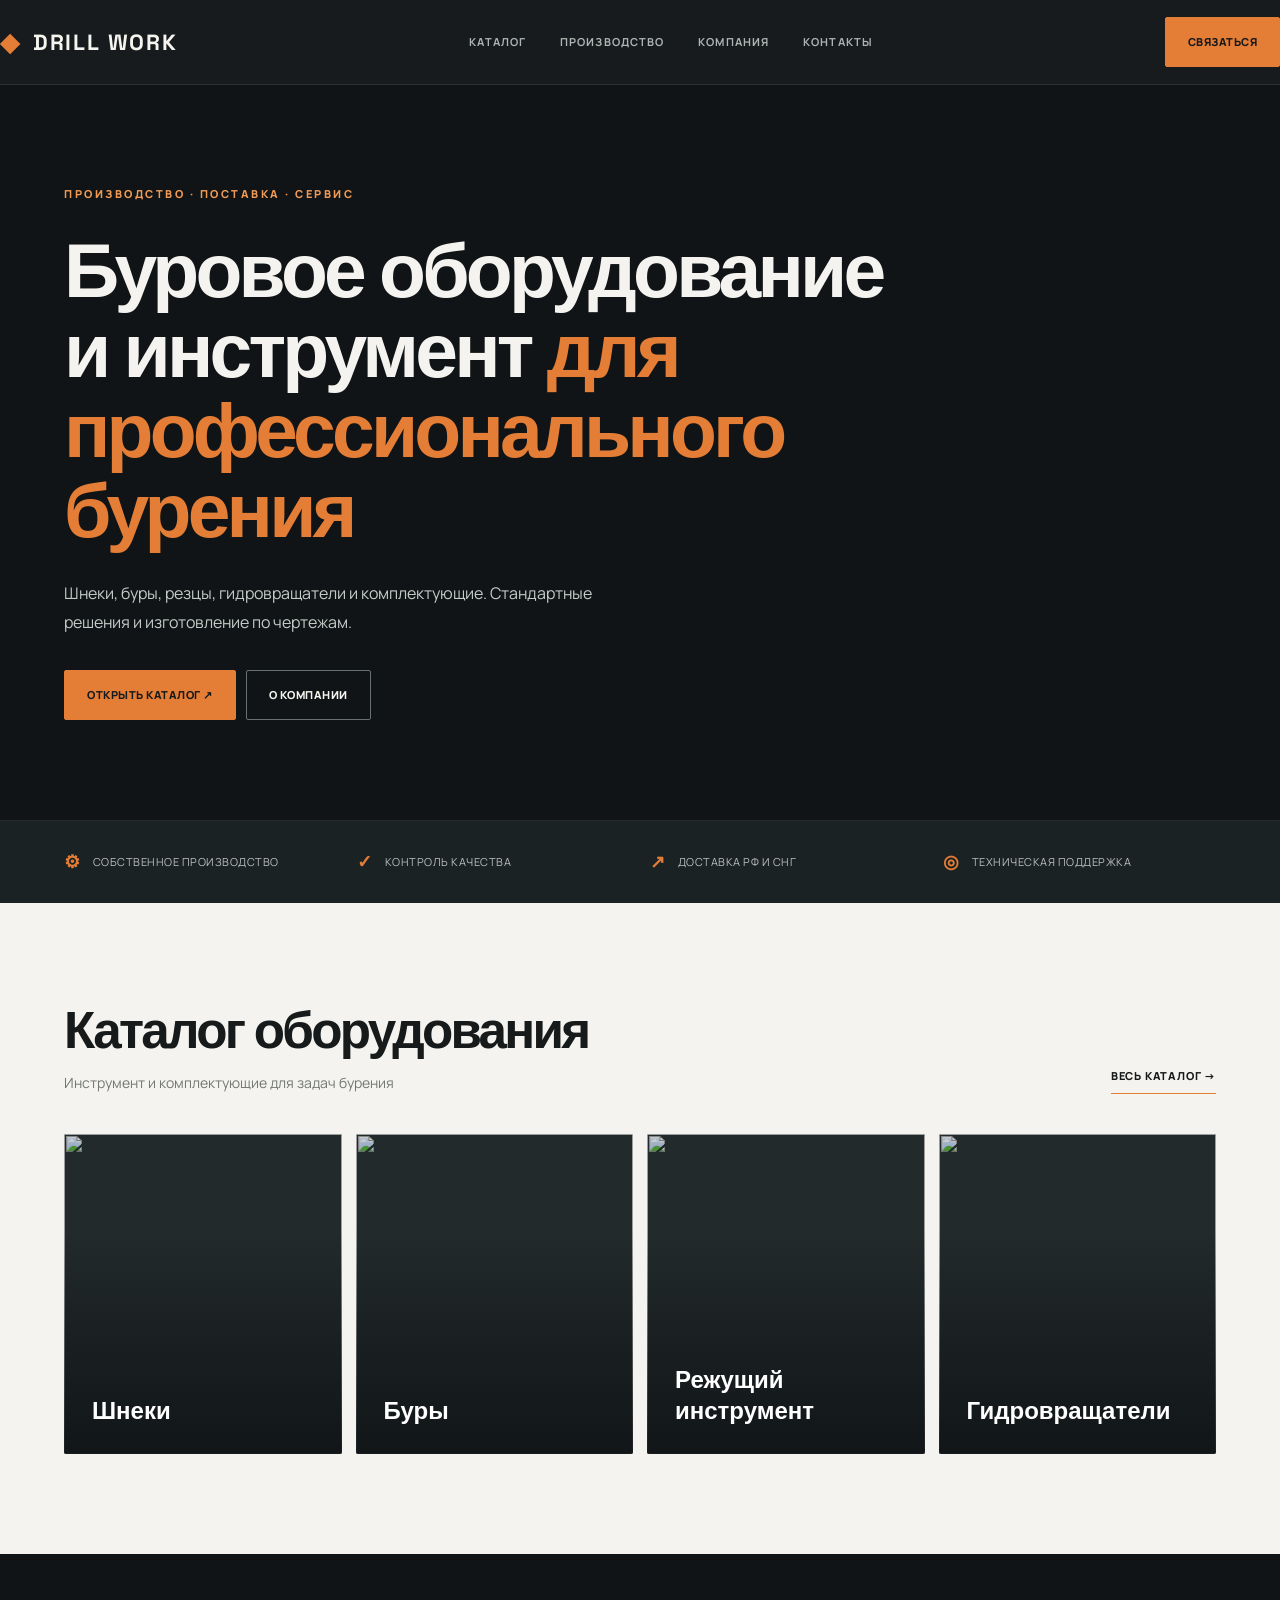
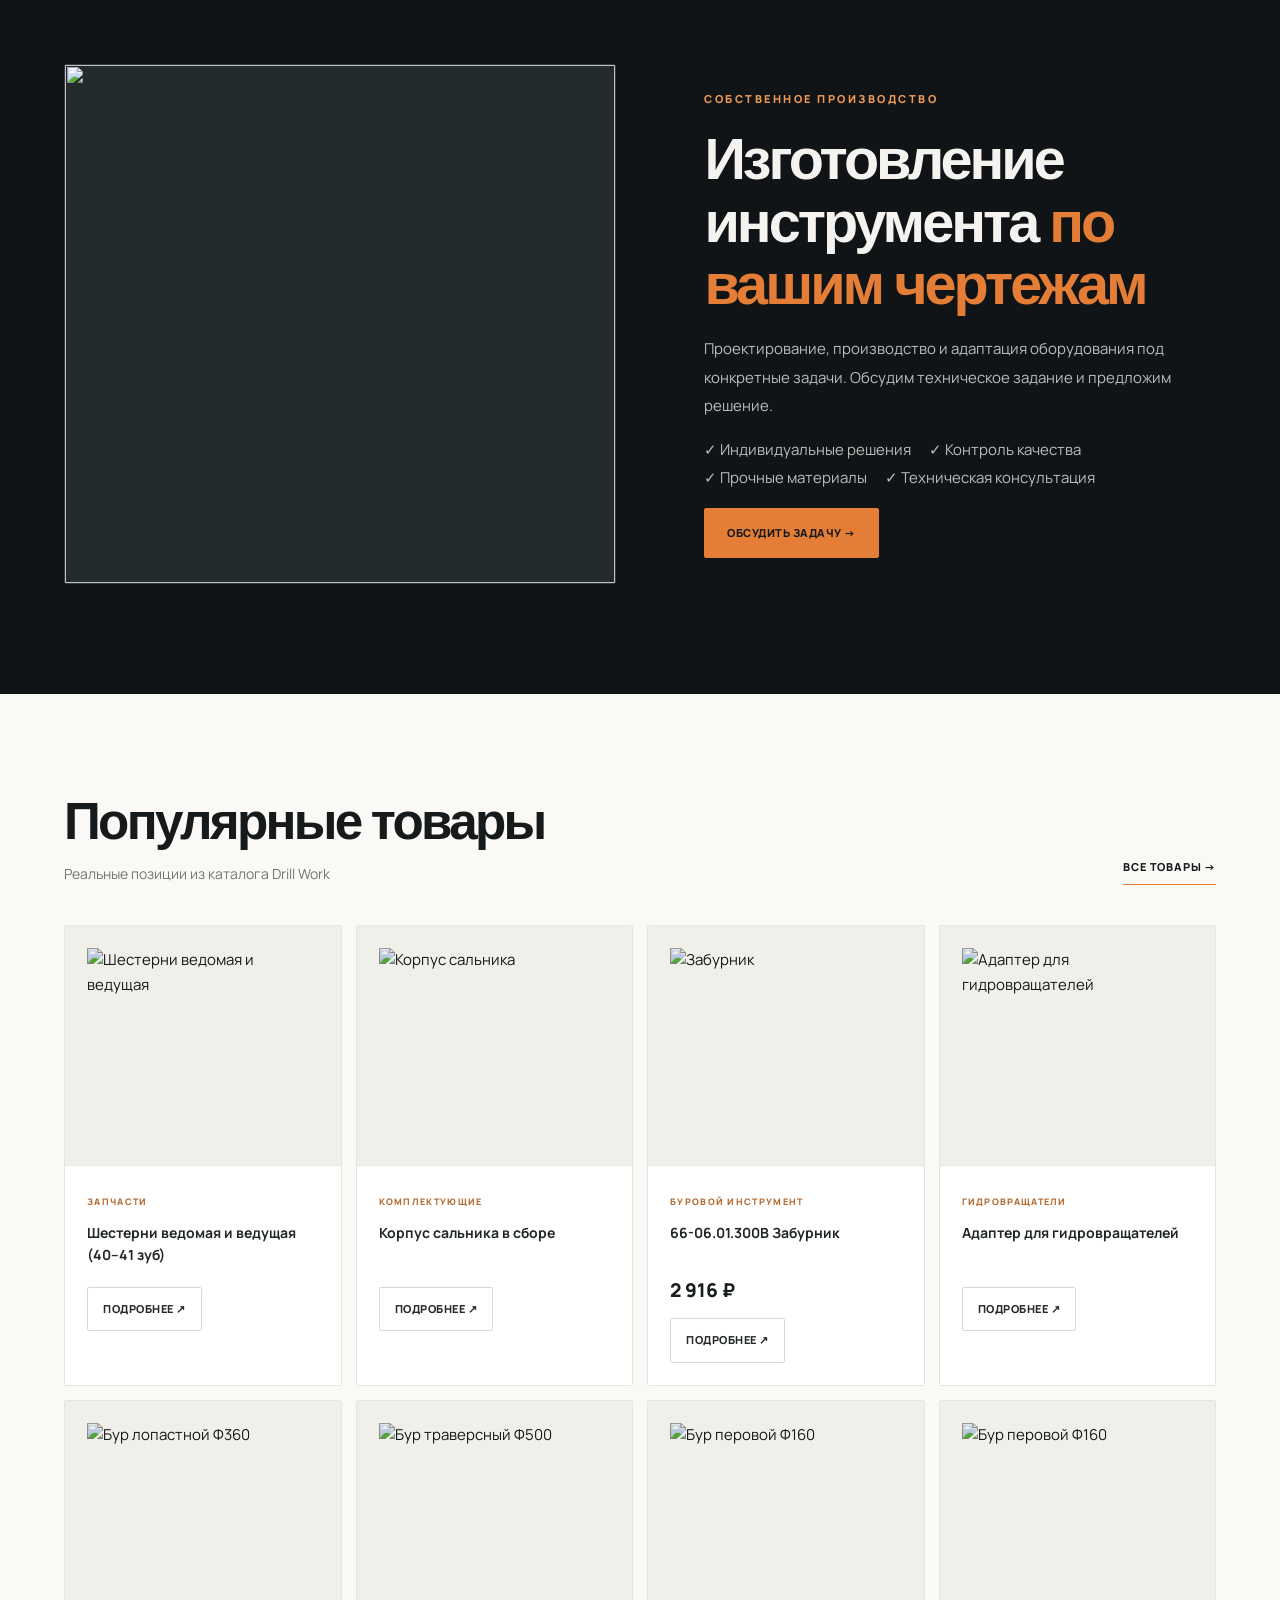
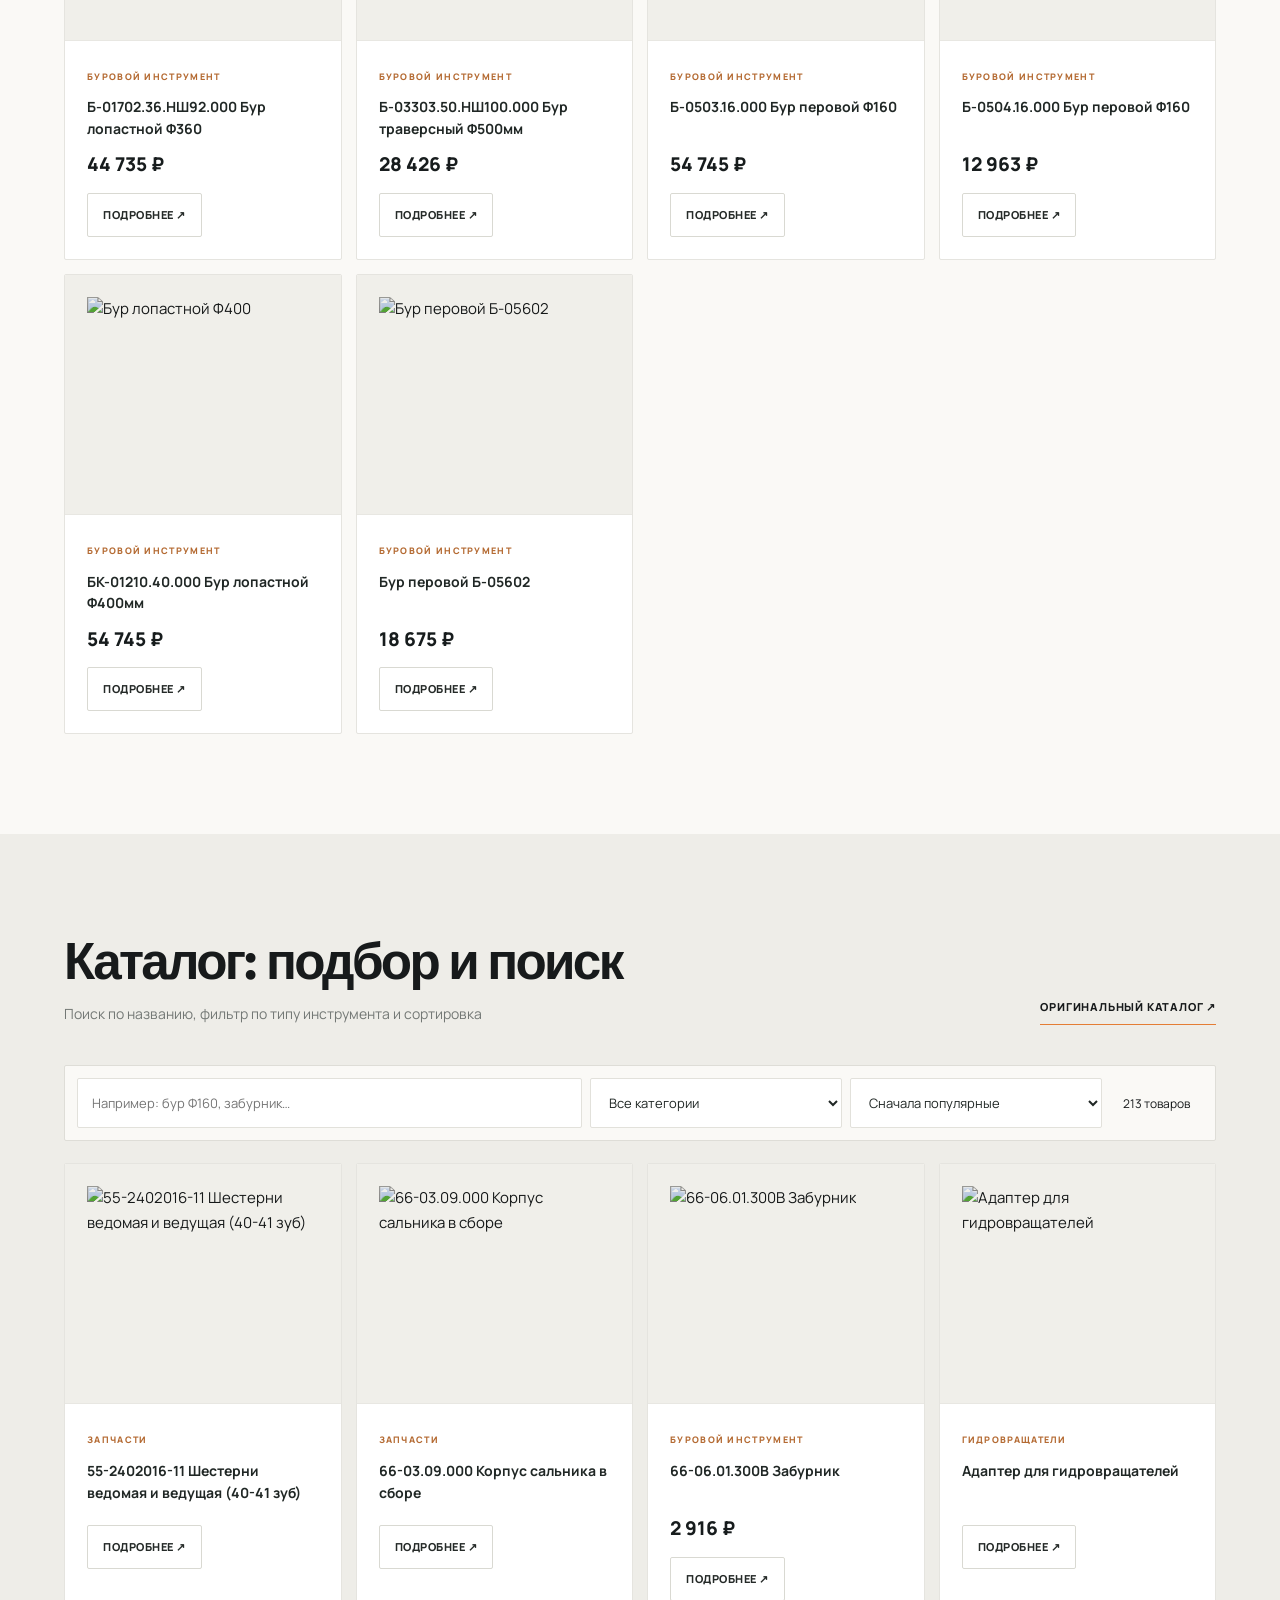
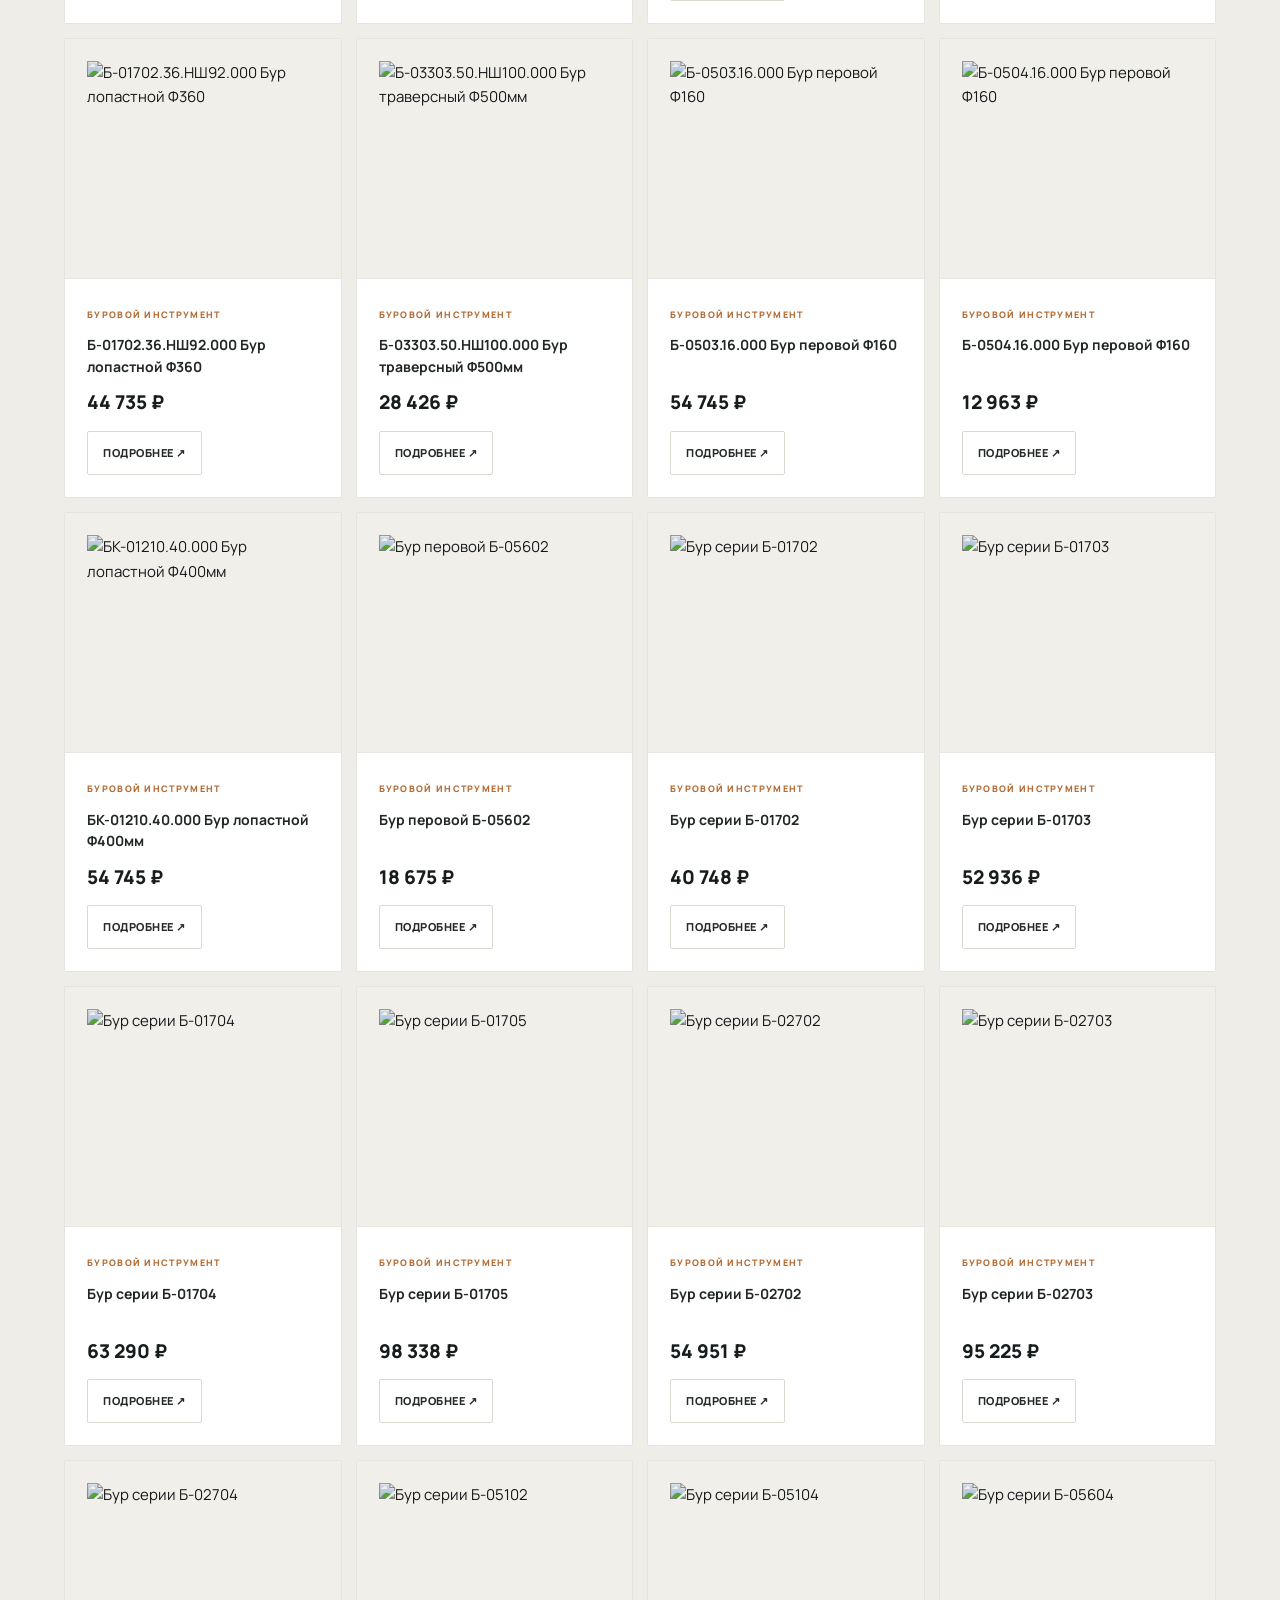
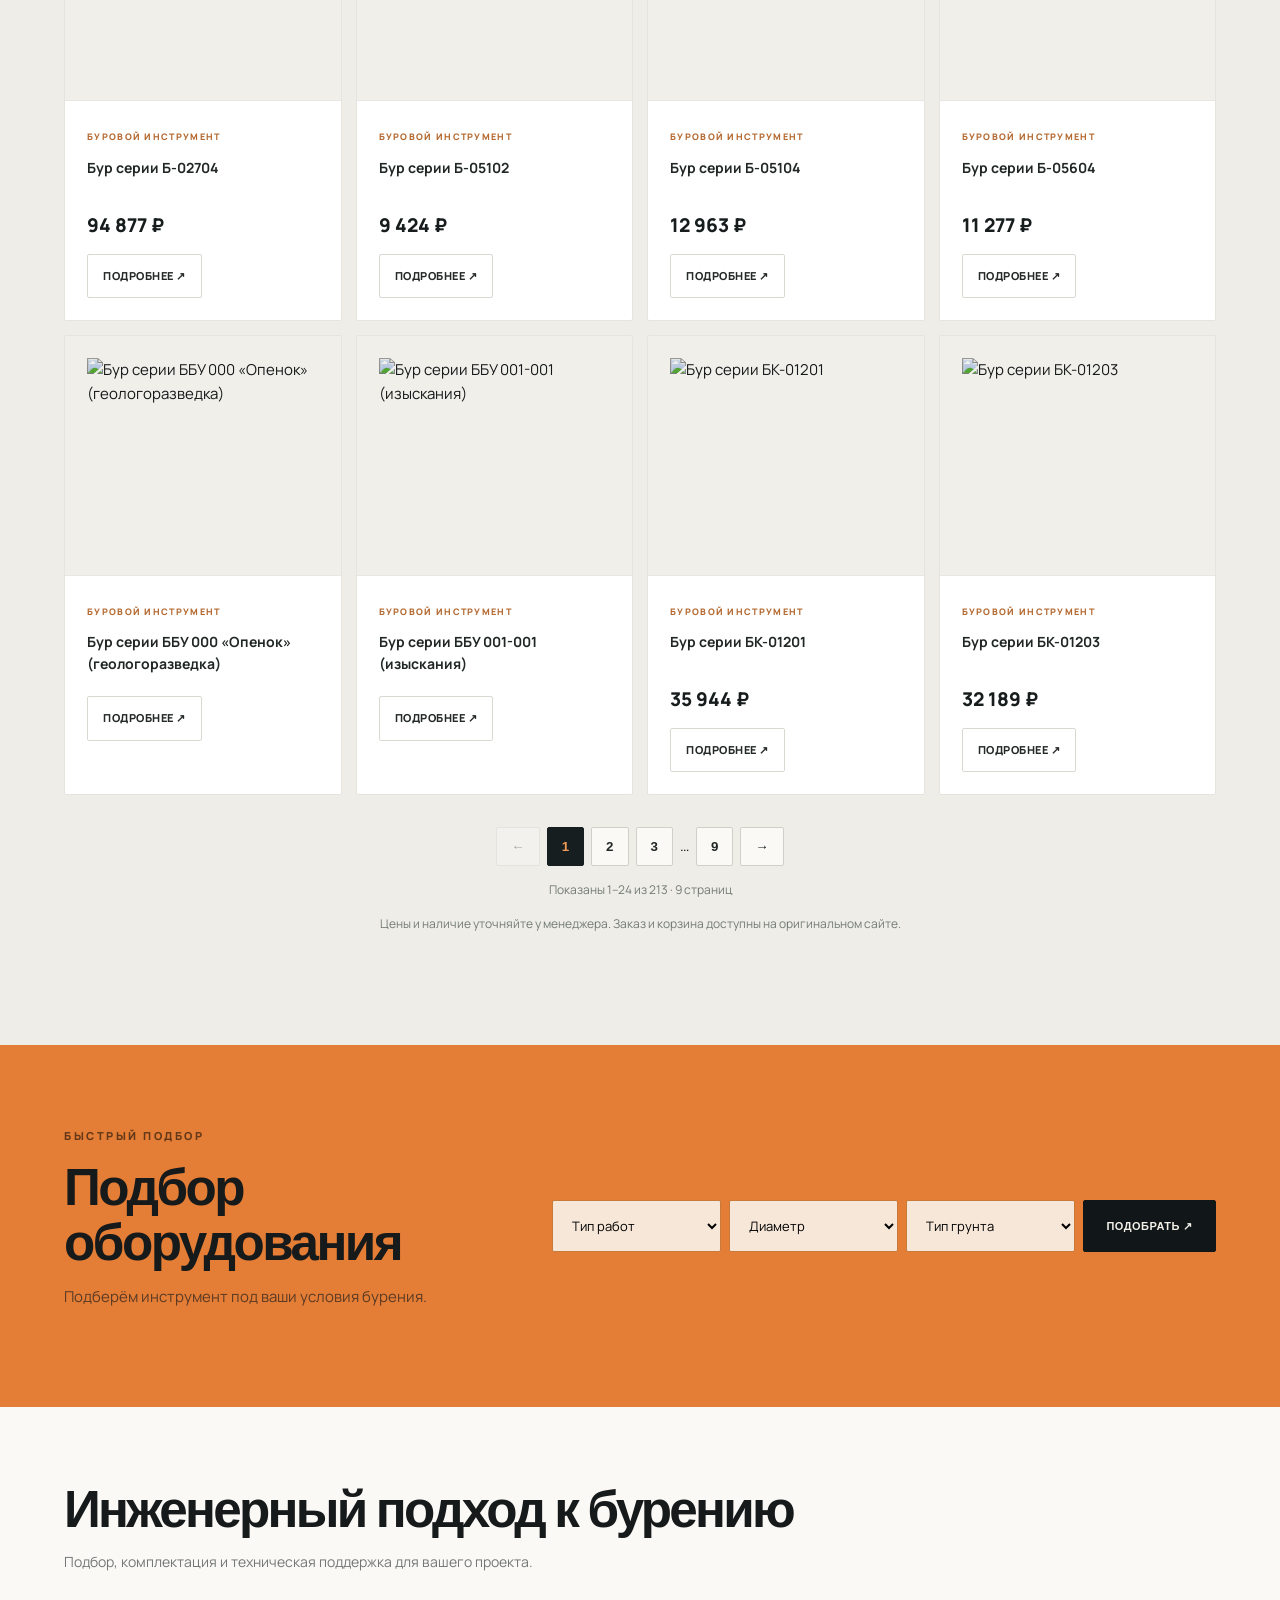
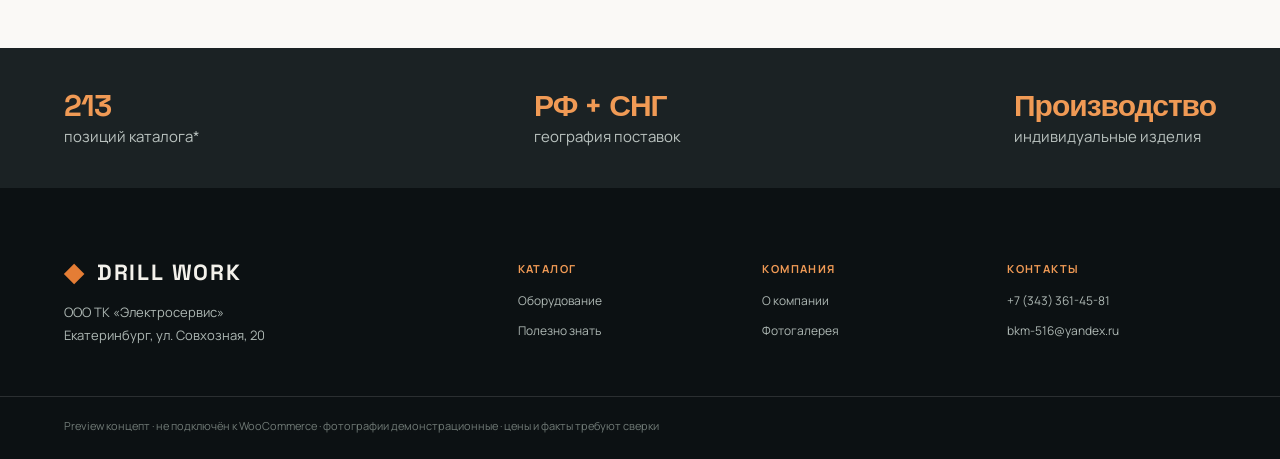
==== commit 69646eb2: "Refine DRILL WORK visual concept inspired by premium mining brands" ====
--- a/index.html
+++ b/index.html
@@ -7,19 +7,21 @@
 
 [catalogSearch,catalogCategory,catalogSort].forEach(el=>el.addEventListener("input",()=>{catalogPage=1;renderDrillCatalog()}));renderDrillCatalog();
 </script><section class="finder"><div class="wrap"><div><div class="ey">Быстрый подбор</div><h2>Подбор оборудования</h2><p>Подберём инструмент под ваши условия бурения.</p></div><form onsubmit="event.preventDefault();alert('Демо: заявка не отправляется. В рабочем сайте подключим менеджера.');"><select required><option value="">Тип работ</option><option>Фундамент</option><option>Скважины</option><option>Ямобурение</option></select><select required><option value="">Диаметр</option><option>до 300 мм</option><option>300–600 мм</option><option>600–1000 мм</option></select><select required><option value="">Тип грунта</option><option>Песок</option><option>Глина</option><option>Мерзлый грунт</option></select><button class="btn">Подобрать ↗</button></form></div></section><section id="about"><div class="wrap"><h2>Инженерный подход к бурению</h2><p class="sub">Подбор, комплектация и техническая поддержка для вашего проекта.</p></div></section><div class="stats"><div class="wrap"><span><strong>213</strong> позиций каталога*</span><span><strong>РФ + СНГ</strong> география поставок</span><span><strong>Производство</strong> индивидуальные изделия</span></div></div></main><footer id="contact"><div class="wrap foot"><div><div class="logo"><b>◆</b> DRILL WORK</div><p>ООО ТК «Электросервис»<br>Екатеринбург, ул. Совхозная, 20</p></div><div><b>Каталог</b><a href="https://drill-work.ru/products/">Оборудование</a><a href="https://drill-work.ru/polezno-znat/">Полезно знать</a></div><div><b>Компания</b><a href="https://drill-work.ru/about-company/">О компании</a><a href="https://drill-work.ru/photogallery/">Фотогалерея</a></div><div><b>Контакты</b><a href="tel:+73433614581">+7 (343) 361-45-81</a><a href="mailto:bkm-516@yandex.ru">bkm-516@yandex.ru</a></div></div><div class="wrap copy">Preview концепт · не подключён к WooCommerce · фотографии демонстрационные · цены и факты требуют сверки</div></footer><style>
-*{box-sizing:border-box}html{scroll-behavior:smooth;scroll-padding-top:82px}body{margin:0;background:#f3f2ee;color:#171b1c;font:16px/1.55 Arial,Helvetica,sans-serif}a{color:inherit;text-decoration:none}.wrap{width:min(1380px,100%);margin:auto;padding:0 48px}
-.header{position:sticky;top:0;z-index:50;background:#121719;color:#f4f2ec;border-bottom:1px solid #303638}.nav{height:82px;display:flex;align-items:center;justify-content:space-between;gap:24px;padding:0}.logo{font-size:23px;font-weight:900;letter-spacing:2px}.logo b{color:#c78c50}.nav nav{display:flex;gap:30px}.nav nav a{margin:0;color:#b8bfbc;font-size:11px;letter-spacing:1.1px;text-transform:uppercase}.nav nav a:hover{color:#fff}.btn{display:inline-flex;align-items:center;justify-content:center;background:#c78c50;color:#14191a;padding:15px 21px;border:0;border-radius:0;font-size:11px;font-weight:800;letter-spacing:.7px;text-transform:uppercase;box-shadow:none;cursor:pointer;transition:background .2s}.btn:hover{background:#dda96e;transform:none}.btn.out{background:transparent;border:1px solid #7b8581;color:#f4f2ec}
-.hero{min-height:690px;display:flex;align-items:center;padding:100px 0;background:#121719 url('https://images.unsplash.com/photo-1581092160562-40aa08e78837?auto=format&fit=crop&w=2200&q=90') center/cover no-repeat;background-blend-mode:normal;position:relative}.hero:before{content:"";position:absolute;inset:0;background:linear-gradient(90deg,#101719 0%,#101719ed 42%,#10171965 100%)}.hero .wrap{position:relative}.ey{font-size:11px;letter-spacing:2.8px;text-transform:uppercase;color:#c78c50;font-weight:700}.hero h1{max-width:970px;font-size:clamp(48px,6.6vw,92px);line-height:.98;letter-spacing:-5px;margin:28px 0;font-weight:800}.hero h1 em{font-style:normal;color:#c78c50}.hero p{max-width:560px;color:#c1c8c5;font-size:17px;line-height:1.8;margin:25px 0 30px}.hero .btn{margin-right:10px}
-.facts{background:#1a2224;color:#c1c8c5}.facts .wrap{display:flex;justify-content:space-between;gap:24px;padding-top:26px;padding-bottom:26px;flex-wrap:wrap}.facts span{font-size:11px;letter-spacing:.9px;text-transform:uppercase}.facts b{color:#c78c50;margin-right:10px}
-section{padding:96px 0}.head{display:flex;justify-content:space-between;align-items:end;gap:24px;margin-bottom:38px}h2{font-size:clamp(36px,4.5vw,58px);line-height:1.02;letter-spacing:-3px;margin:0;font-weight:800}.sub{color:#737b77;font-size:14px;margin:12px 0 0}.head>a{font-size:11px;letter-spacing:1px;text-transform:uppercase;border-bottom:1px solid #c78c50;padding-bottom:8px;white-space:nowrap}
-#catalog .grid{display:grid;grid-template-columns:repeat(4,1fr);gap:1px;background:#cfd1cb;border:1px solid #cfd1cb}.tile{height:280px;position:relative;overflow:hidden;background:#263033;display:flex;align-items:end;padding:25px;color:#fff;border-radius:0}.tile img{position:absolute;inset:0;width:100%;height:100%;object-fit:cover;opacity:.7;filter:grayscale(.25) contrast(1.12);transition:transform .6s}.tile:after{content:"";position:absolute;inset:0;background:linear-gradient(0deg,#101719ef,transparent 78%)}.tile h3{position:relative;z-index:2;font-size:22px;margin:0;font-weight:700;letter-spacing:-.5px}.tile:hover img{transform:scale(1.04)}
-.dark{background:#111719;color:#f2f1eb;padding:110px 0}.two{display:grid;grid-template-columns:1fr 1fr;align-items:center;gap:80px}.dark h2{font-size:clamp(40px,4.6vw,64px);letter-spacing:-3.5px;margin:20px 0}.dark p{color:#b3bdb9;line-height:1.9;font-size:15px}.photo{height:480px;overflow:hidden;background:#252e30;border:1px solid #343c3e;border-radius:0}.photo img{width:100%;height:100%;object-fit:cover}
-#products{background:#f7f6f2}.cards{display:grid;grid-template-columns:repeat(4,1fr);gap:1px;background:#d4d5cf;border:1px solid #d4d5cf}.card{background:#f7f6f2;border:0;border-radius:0;overflow:hidden;box-shadow:none;transition:background .2s}.card:hover{background:#fff;transform:none;box-shadow:none}.card .im{height:235px;background:#eeece6;padding:20px;border-bottom:1px solid #e0ded8}.card img{width:100%;height:100%;object-fit:contain;mix-blend-mode:multiply}.card div:last-child{padding:22px}.card small{font-size:9px;letter-spacing:1.5px;color:#9a7650;font-weight:800}.card h3{font-size:14px;line-height:1.55;min-height:44px;margin:9px 0;color:#202725}.price{font-size:19px;font-weight:800;color:#171c1d}.card .btn{margin-top:12px;background:transparent;border:1px solid #bfc2bb;color:#242a28;padding:12px 14px}.card .btn:hover{background:#c78c50;border-color:#c78c50}
-#fullcatalog{background:#e5e4de;padding:100px 0}.catalog-tools{display:grid;grid-template-columns:minmax(250px,2fr) minmax(160px,1fr) minmax(160px,1fr) auto;gap:8px;padding:12px;background:#f7f6f2;border:1px solid #d1d3cc;margin:22px 0;border-radius:0;box-shadow:none}.catalog-tools input,.catalog-tools select{width:100%;min-width:0;padding:14px;background:white;border:1px solid #dedfd8;border-radius:0;color:#202725;font:13px Arial}.catalog-tools input:focus,.catalog-tools select:focus{outline:1px solid #c78c50}.catalog-count{align-self:center;padding:13px;background:#171e20;color:#e1a76a;font-size:12px;text-align:center;white-space:nowrap}.catalog-pagination{display:flex;justify-content:center;align-items:center;gap:7px;flex-wrap:wrap;margin:32px 0 8px}.catalog-pagination button{border:1px solid #c9cbc4;background:#f7f6f2;color:#202725;border-radius:0;padding:11px 14px;font-weight:700;cursor:pointer}.catalog-pagination button.active{background:#171e20;color:#e1a76a;border-color:#171e20}.catalog-pagination button:disabled{opacity:.35}.catalog-pageinfo,.catalog-note{font-size:12px;color:#737a75;text-align:center;margin-top:14px}
-.finder{background:#c78c50;padding:80px 0;color:#171b1c}.finder .wrap{display:grid;grid-template-columns:1fr 1.5fr;align-items:center;gap:45px}.finder .ey{color:#49321d}.finder h2{letter-spacing:-3px;margin:14px 0}.finder p{color:#47392b}.finder form{display:flex;gap:8px;flex-wrap:wrap}.finder select{flex:1;min-width:140px;padding:15px;border:1px solid #a9763d;background:#f0e8dc;border-radius:0;font-size:13px}.finder .btn{background:#111719;color:#f3f0e8}
-.stats{background:#1a2224;color:#b9c2bf;padding:34px 0}.stats .wrap{display:flex;justify-content:space-between;gap:25px;flex-wrap:wrap}.stats strong{display:block;color:#c78c50;font-size:27px;letter-spacing:-1px}
-#about{background:#f7f6f2;padding:75px 0}
-footer{background:#0c1214;color:#f3f1eb;padding:65px 0 22px}.foot{display:grid;grid-template-columns:2fr 1fr 1fr 1fr;gap:36px}.foot>div>b{font-size:11px;letter-spacing:1.4px;text-transform:uppercase;color:#c78c50}.foot p{font-size:13px;color:#aeb8b4;line-height:1.8}.foot a{display:block;color:#aeb8b4;font-size:12px;margin:10px 0}.foot a:hover{color:#fff}.copy{border-top:1px solid #ffffff20;margin-top:35px;padding-top:20px;font-size:11px;color:#717b77}
-@media(max-width:900px){.wrap{padding-inline:26px}.nav{height:74px}.nav nav{gap:15px}.nav nav a{font-size:10px}.hero{min-height:600px}.hero h1{letter-spacing:-3px}.grid,.cards{grid-template-columns:repeat(2,minmax(0,1fr))}.tile{height:210px}.two,.finder .wrap{grid-template-columns:1fr;gap:35px}.photo{height:330px}.catalog-tools{grid-template-columns:1fr 1fr}.catalog-tools input{grid-column:1/-1}}
-@media(max-width:600px){.wrap{padding-inline:18px}.nav{height:68px}.logo{font-size:18px;letter-spacing:1.2px}.nav nav{position:absolute;top:68px;left:0;right:0;background:#121719;padding:12px 18px;overflow:auto;white-space:nowrap;gap:18px;border-bottom:1px solid #303638}.nav>.btn{font-size:9px;padding:11px 12px}.hero{min-height:540px;padding:65px 0;background-position:62% center}.hero:before{background:linear-gradient(90deg,#101719f5,#101719b8)}.hero h1{font-size:43px;letter-spacing:-2.5px;line-height:1}.hero p{font-size:15px;line-height:1.7}.hero .btn{padding:13px 14px;font-size:10px;margin-bottom:6px}.facts .wrap{gap:15px}.facts span{width:calc(50% - 10px);font-size:9px;letter-spacing:.4px}section{padding:62px 0}.head{align-items:start;flex-direction:column;gap:15px;margin-bottom:25px}h2{font-size:35px;letter-spacing:-2px}.tile{height:160px;padding:13px}.tile h3{font-size:16px}.dark{padding:70px 0}.dark h2{font-size:39px;letter-spacing:-2px}.photo{height:260px}.card .im{height:145px;padding:9px}.card div:last-child{padding:12px}.card h3{font-size:12px;min-height:55px}.card small{font-size:8px;letter-spacing:.8px}.price{font-size:15px}.card .btn{font-size:9px;padding:10px}.catalog-tools{grid-template-columns:1fr 1fr;padding:8px}.catalog-count{grid-column:1/-1}.finder{padding:58px 0}.finder select{min-width:100%}.finder .btn{width:100%}.stats .wrap{gap:18px}.stats span{width:calc(50% - 10px);font-size:11px}.foot{grid-template-columns:1fr 1fr;gap:25px}.copy{line-height:1.7}}
+@import url('https://fonts.googleapis.com/css2?family=Manrope:wght@400;500;600;700;800&family=Space+Grotesk:wght@400;500;600;700&display=swap');
+:root{--ink:#171a1b;--coal:#101416;--paper:#f4f3ef;--white:#fff;--line:#d9d9d3;--muted:#737875;--orange:#e47d35;--orange2:#f09a55}
+*{box-sizing:border-box}html{scroll-behavior:smooth;scroll-padding-top:92px}body{margin:0;background:var(--paper);color:var(--ink);font:15px/1.65 Manrope,Arial,sans-serif}a{color:inherit;text-decoration:none}.wrap{width:min(1440px,100%);margin:auto;padding:0 64px}
+.header{position:sticky;top:0;z-index:60;background:rgba(16,20,22,.97);color:#f5f4ef;border-bottom:1px solid #ffffff17;backdrop-filter:blur(16px)}.nav{height:84px;display:flex;align-items:center;justify-content:space-between;gap:28px;padding:0}.logo{font:700 22px 'Space Grotesk',sans-serif;letter-spacing:1.8px;display:flex;align-items:center;gap:12px}.logo b{font-size:25px;color:var(--orange)}.nav nav{display:flex;gap:34px}.nav nav a{color:#aeb5b2;font-size:11px;font-weight:700;letter-spacing:1.1px;text-transform:uppercase;transition:color .2s}.nav nav a:hover{color:#fff}.btn{display:inline-flex;align-items:center;justify-content:center;gap:10px;background:var(--orange);color:#171a1b;padding:15px 22px;border:1px solid var(--orange);border-radius:2px;font-size:11px;font-weight:800;letter-spacing:.5px;text-transform:uppercase;cursor:pointer;transition:.2s}.btn:hover{background:var(--orange2);border-color:var(--orange2);transform:translateY(-1px)}.btn.out{background:transparent;border-color:#68716e;color:#f5f4ef}
+.hero{min-height:690px;display:flex;align-items:center;padding:100px 0;background:#101416 url('https://drill-work.ru/wp-content/uploads/2025/07/Gidrobur_0-1024x683-1.jpg') center/cover no-repeat;position:relative;isolation:isolate}.hero:before{content:"";position:absolute;inset:0;z-index:-1;background:linear-gradient(90deg,#101416 0%,#101416f2 35%,#10141692 67%,#10141625 100%)}.hero .wrap{position:relative}.ey{font-size:11px;letter-spacing:2.5px;text-transform:uppercase;color:var(--orange2);font-weight:800}.hero h1{max-width:900px;font:700 clamp(48px,6vw,84px)/1.04 'Space Grotesk',sans-serif;letter-spacing:-3.8px;margin:28px 0;color:#f4f3ef}.hero h1 em{font-style:normal;color:var(--orange)}.hero p{max-width:570px;color:#c5cbc7;font-size:16px;line-height:1.85;margin:25px 0 32px}.hero .btn{margin-right:10px}
+.facts{background:#1b2224;color:#b9c1bd;border-top:1px solid #ffffff0c}.facts .wrap{display:grid;grid-template-columns:repeat(4,1fr);gap:20px;padding-top:26px;padding-bottom:26px}.facts span{font-size:11px;letter-spacing:.5px;text-transform:uppercase;display:flex;align-items:center;gap:12px}.facts b{color:var(--orange);font-size:18px}
+section{padding:100px 0}.head{display:flex;justify-content:space-between;align-items:end;gap:24px;margin-bottom:40px}h2{font:700 clamp(36px,4vw,56px)/1.08 'Space Grotesk',sans-serif;letter-spacing:-2.7px;margin:0}.sub{color:var(--muted);font-size:14px;margin:13px 0 0}.head>a{font-size:11px;font-weight:800;letter-spacing:.8px;text-transform:uppercase;border-bottom:1px solid var(--orange);padding-bottom:8px;white-space:nowrap}
+#catalog .grid{display:grid;grid-template-columns:repeat(4,1fr);gap:14px;background:transparent;border:0}.tile{height:320px;position:relative;overflow:hidden;background:#222a2c;display:flex;align-items:end;padding:28px;color:#fff;border-radius:2px}.tile img{position:absolute;inset:0;width:100%;height:100%;object-fit:cover;opacity:.76;filter:contrast(1.05);transition:transform .6s}.tile:after{content:"";position:absolute;inset:0;background:linear-gradient(0deg,#101416eF,transparent 70%)}.tile h3{position:relative;z-index:2;font:600 24px 'Space Grotesk',sans-serif;margin:0}.tile:hover img{transform:scale(1.045)}
+.dark{background:#101416;color:#f4f3ef;padding:110px 0}.two{display:grid;grid-template-columns:1.08fr 1fr;align-items:center;gap:88px}.dark h2{font-size:clamp(40px,4.5vw,62px);letter-spacing:-3px;margin:20px 0}.lime{color:var(--orange)}.dark p{color:#b6bfbb;line-height:1.9;font-size:15px}.photo{height:520px;overflow:hidden;background:#242b2d;border:1px solid #343c3e;border-radius:2px;position:relative}.photo img{width:100%;height:100%;object-fit:cover}
+#products{background:#faf9f6}.cards{display:grid;grid-template-columns:repeat(4,1fr);gap:14px;background:transparent;border:0}.card{background:#fff;border:1px solid #e5e4df;border-radius:2px;overflow:hidden;transition:border-color .25s,transform .25s}.card:hover{border-color:#c8b9a8;transform:translateY(-3px);box-shadow:0 12px 30px #1c1c1c0a}.card .im{height:240px;background:#f0efea;padding:22px;border-bottom:1px solid #e8e7e2}.card img{width:100%;height:100%;object-fit:contain;mix-blend-mode:multiply}.card div:last-child{padding:22px}.card small{font-size:9px;letter-spacing:1.3px;color:#b46a32;font-weight:800}.card h3{font-size:14px;line-height:1.55;min-height:44px;margin:9px 0;color:#202725}.price{font-size:19px;font-weight:800;color:#171c1d}.card .btn{margin-top:12px;background:transparent;border-color:#d9d9d2;color:#252a28;padding:12px 15px}.card .btn:hover{background:var(--orange);border-color:var(--orange)}
+#fullcatalog{background:#eeede8;padding:100px 0}.catalog-tools{display:grid;grid-template-columns:minmax(250px,2fr) minmax(160px,1fr) minmax(160px,1fr) auto;gap:8px;padding:12px;background:#faf9f6;border:1px solid #deddd7;margin:22px 0;border-radius:2px}.catalog-tools input,.catalog-tools select{width:100%;min-width:0;padding:14px;background:white;border:1px solid #e2e1db;border-radius:2px;color:#202725;font:13px Manrope,Arial}.catalog-tools input:focus,.catalog-tools select:focus{outline:1px solid var(--orange)}.catalog-count{align-self:center;padding:13px;font-size:12px;text-align:center;white-space:nowrap}.catalog-pagination{display:flex;justify-content:center;align-items:center;gap:7px;flex-wrap:wrap;margin:32px 0 8px}.catalog-pagination button{border:1px solid #d0d0c9;background:#faf9f6;color:#202725;border-radius:2px;padding:11px 14px;font-weight:700;cursor:pointer}.catalog-pagination button.active{background:#171e20;color:#f09a55;border-color:#171e20}.catalog-pagination button:disabled{opacity:.35}.catalog-pageinfo,.catalog-note{font-size:12px;color:#737a75;text-align:center;margin-top:14px}
+.finder{background:var(--orange);padding:82px 0;color:#171a1b}.finder .wrap{display:grid;grid-template-columns:1fr 1.5fr;align-items:center;gap:45px}.finder .ey{color:#633819}.finder h2{letter-spacing:-2.5px;margin:14px 0}.finder p{color:#5b3b25}.finder form{display:flex;gap:8px;flex-wrap:wrap}.finder select{flex:1;min-width:140px;padding:15px;border:1px solid #c77a39;background:#f6e7d8;border-radius:2px;font:13px Manrope}.finder .btn{background:#111719;border-color:#111719;color:#f3f0e8}
+.stats{background:#1b2224;color:#b9c2bf;padding:38px 0}.stats .wrap{display:flex;justify-content:space-between;gap:25px;flex-wrap:wrap}.stats strong{display:block;color:var(--orange2);font:700 30px 'Space Grotesk',sans-serif;letter-spacing:-1px}
+#about{background:#faf9f6;padding:75px 0}
+footer{background:#0c1113;color:#f3f1eb;padding:68px 0 24px}.foot{display:grid;grid-template-columns:2fr 1fr 1fr 1fr;gap:36px}.foot>div>b{font-size:11px;letter-spacing:1.4px;text-transform:uppercase;color:var(--orange2)}.foot p{font-size:13px;color:#aeb8b4;line-height:1.8}.foot a{display:block;color:#aeb8b4;font-size:12px;margin:10px 0}.foot a:hover{color:#fff}.copy{border-top:1px solid #ffffff20;margin-top:35px;padding-top:20px;font-size:11px;color:#717b77}
+@media(max-width:1000px){.wrap{padding-inline:30px}.nav{height:76px}.nav nav{gap:20px}.hero{min-height:620px}.grid,.cards{grid-template-columns:repeat(2,minmax(0,1fr))}.tile{height:260px}.two,.finder .wrap{grid-template-columns:1fr;gap:38px}.photo{height:380px}.catalog-tools{grid-template-columns:1fr 1fr}.catalog-tools input{grid-column:1/-1}}
+@media(max-width:600px){.wrap{padding-inline:18px}.nav{height:68px}.logo{font-size:17px;letter-spacing:1px}.nav nav{position:absolute;top:68px;left:0;right:0;background:#101416;padding:13px 18px;overflow:auto;white-space:nowrap;gap:20px;border-bottom:1px solid #303638}.nav nav a{font-size:10px}.nav>.btn{font-size:9px;padding:11px 12px}.hero{min-height:570px;padding:65px 0;background-position:62% center}.hero:before{background:linear-gradient(90deg,#101416f7,#101416c7 72%,#10141670)}.hero h1{font-size:clamp(38px,10vw,48px);letter-spacing:-2.4px;line-height:1.03}.hero p{font-size:14px;line-height:1.75}.hero .btn{padding:13px 14px;font-size:10px;margin-bottom:6px}.facts .wrap{grid-template-columns:1fr 1fr;gap:15px}.facts span{font-size:9px;letter-spacing:.2px;gap:8px}.facts b{font-size:15px}section{padding:65px 0}.head{align-items:start;flex-direction:column;gap:15px;margin-bottom:26px}h2{font-size:35px;letter-spacing:-2px}.grid{gap:9px!important}.tile{height:170px;padding:15px}.tile h3{font-size:17px}.dark{padding:72px 0}.dark h2{font-size:39px;letter-spacing:-2px}.photo{height:270px}.cards{gap:9px}.card .im{height:150px;padding:10px}.card div:last-child{padding:13px}.card h3{font-size:12px;min-height:55px}.card small{font-size:8px;letter-spacing:.7px}.price{font-size:15px}.card .btn{font-size:9px;padding:10px}.catalog-tools{grid-template-columns:1fr 1fr;padding:8px}.catalog-count{grid-column:1/-1}.finder{padding:58px 0}.finder select{min-width:100%}.finder .btn{width:100%}.stats .wrap{gap:18px}.stats span{width:calc(50% - 10px);font-size:11px}.foot{grid-template-columns:1fr 1fr;gap:25px}.copy{line-height:1.7}}
 </style></html>
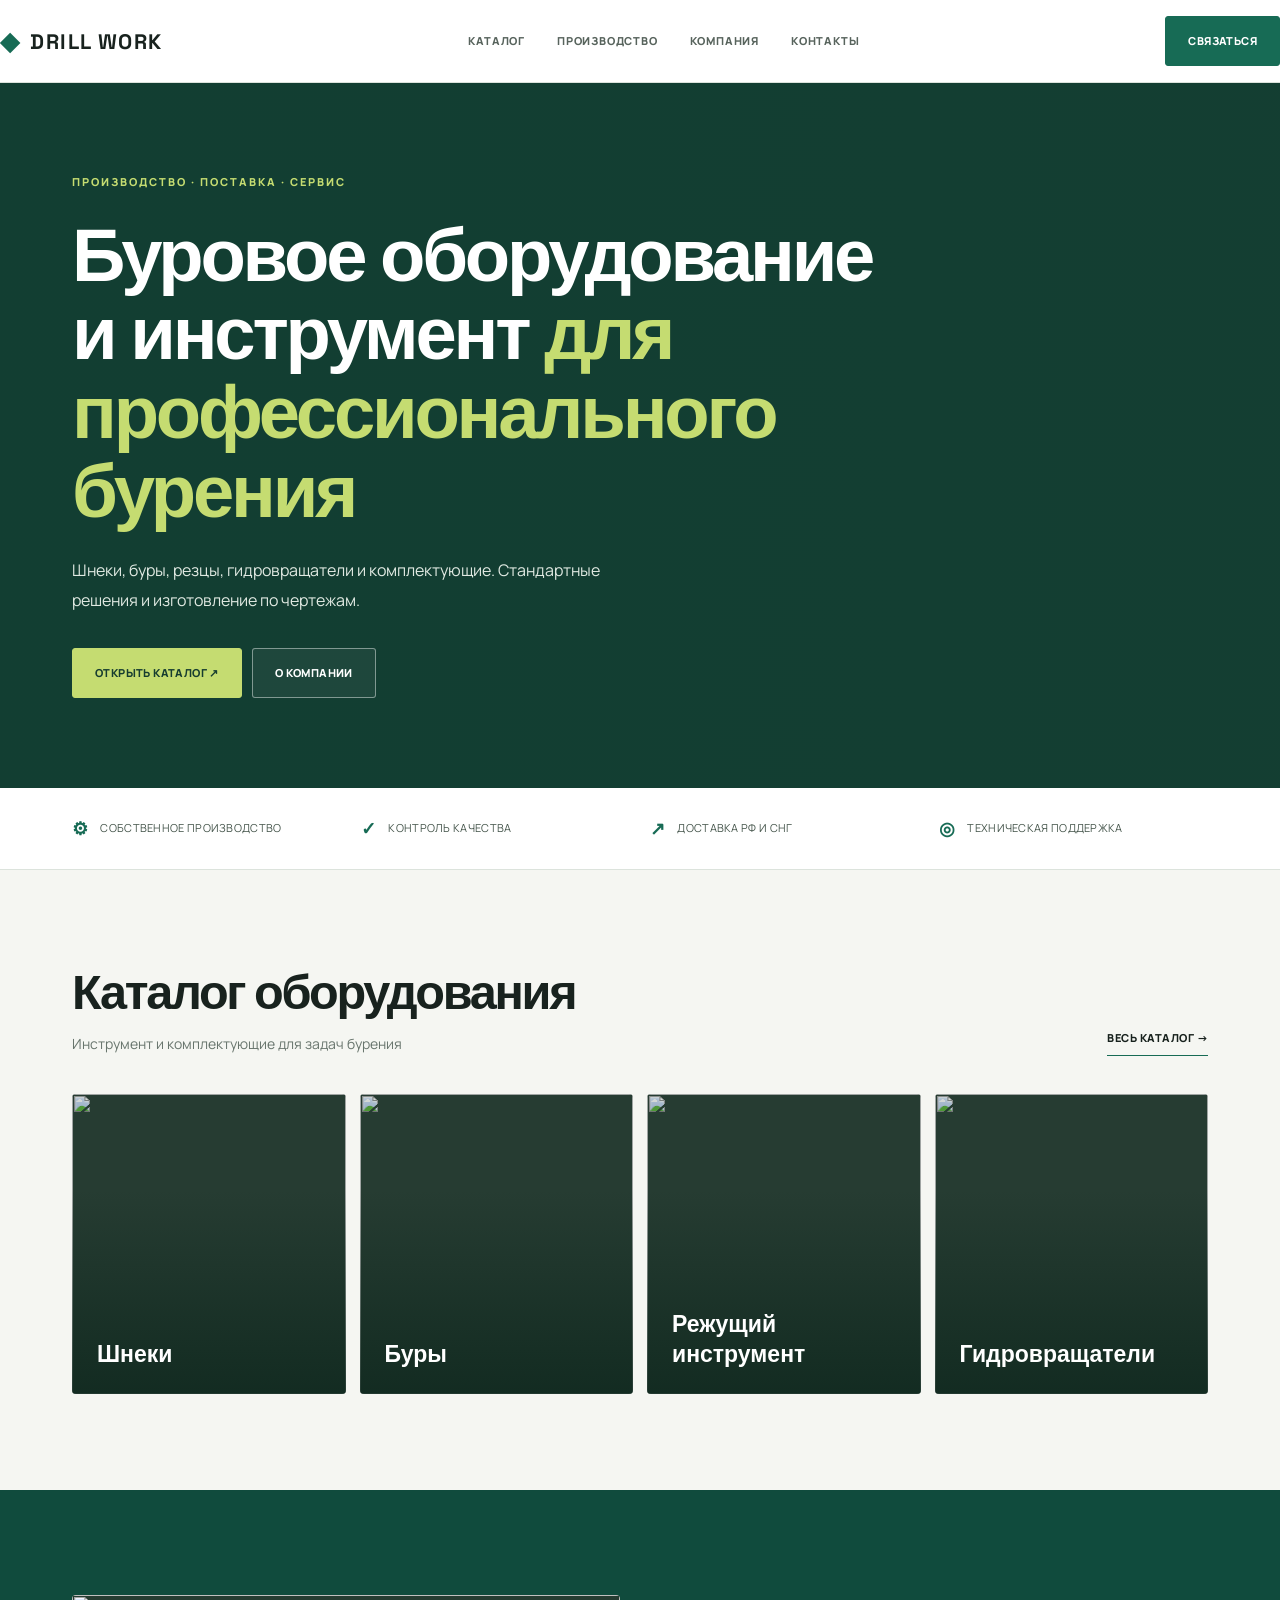
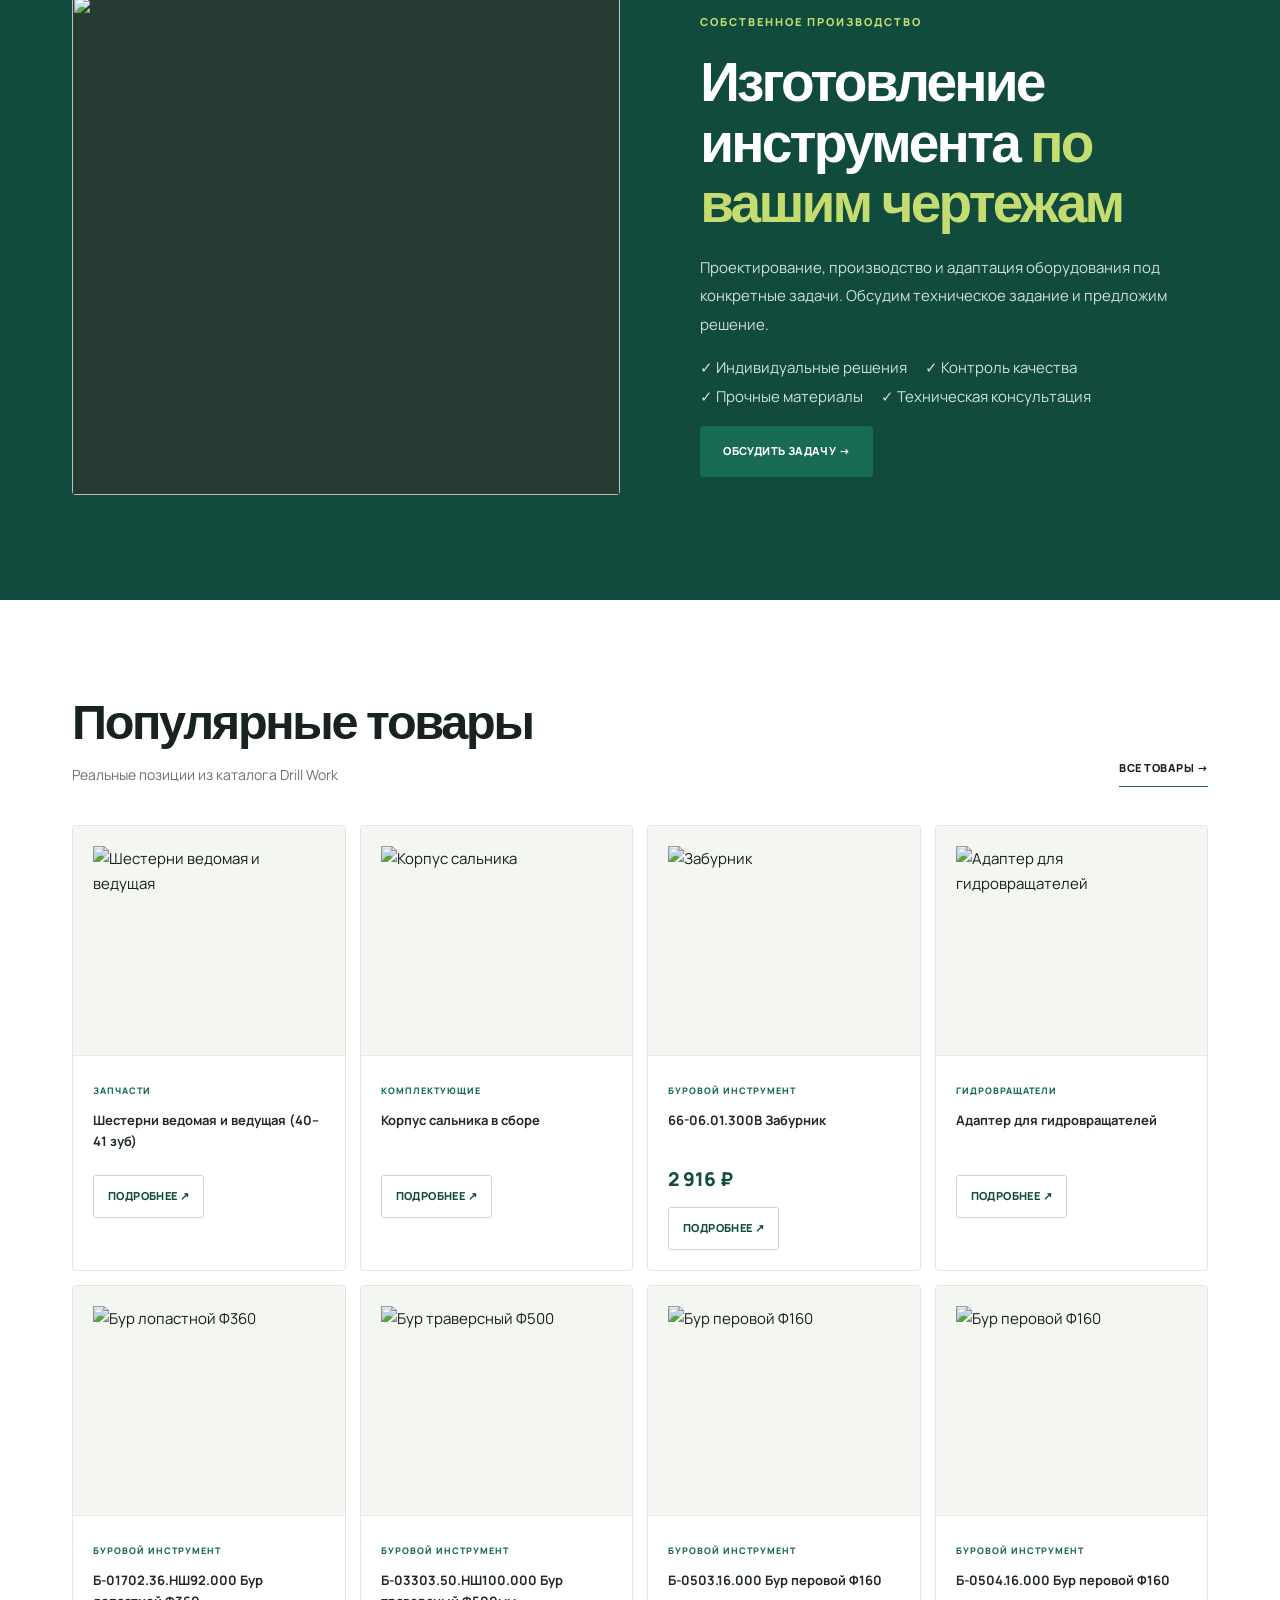
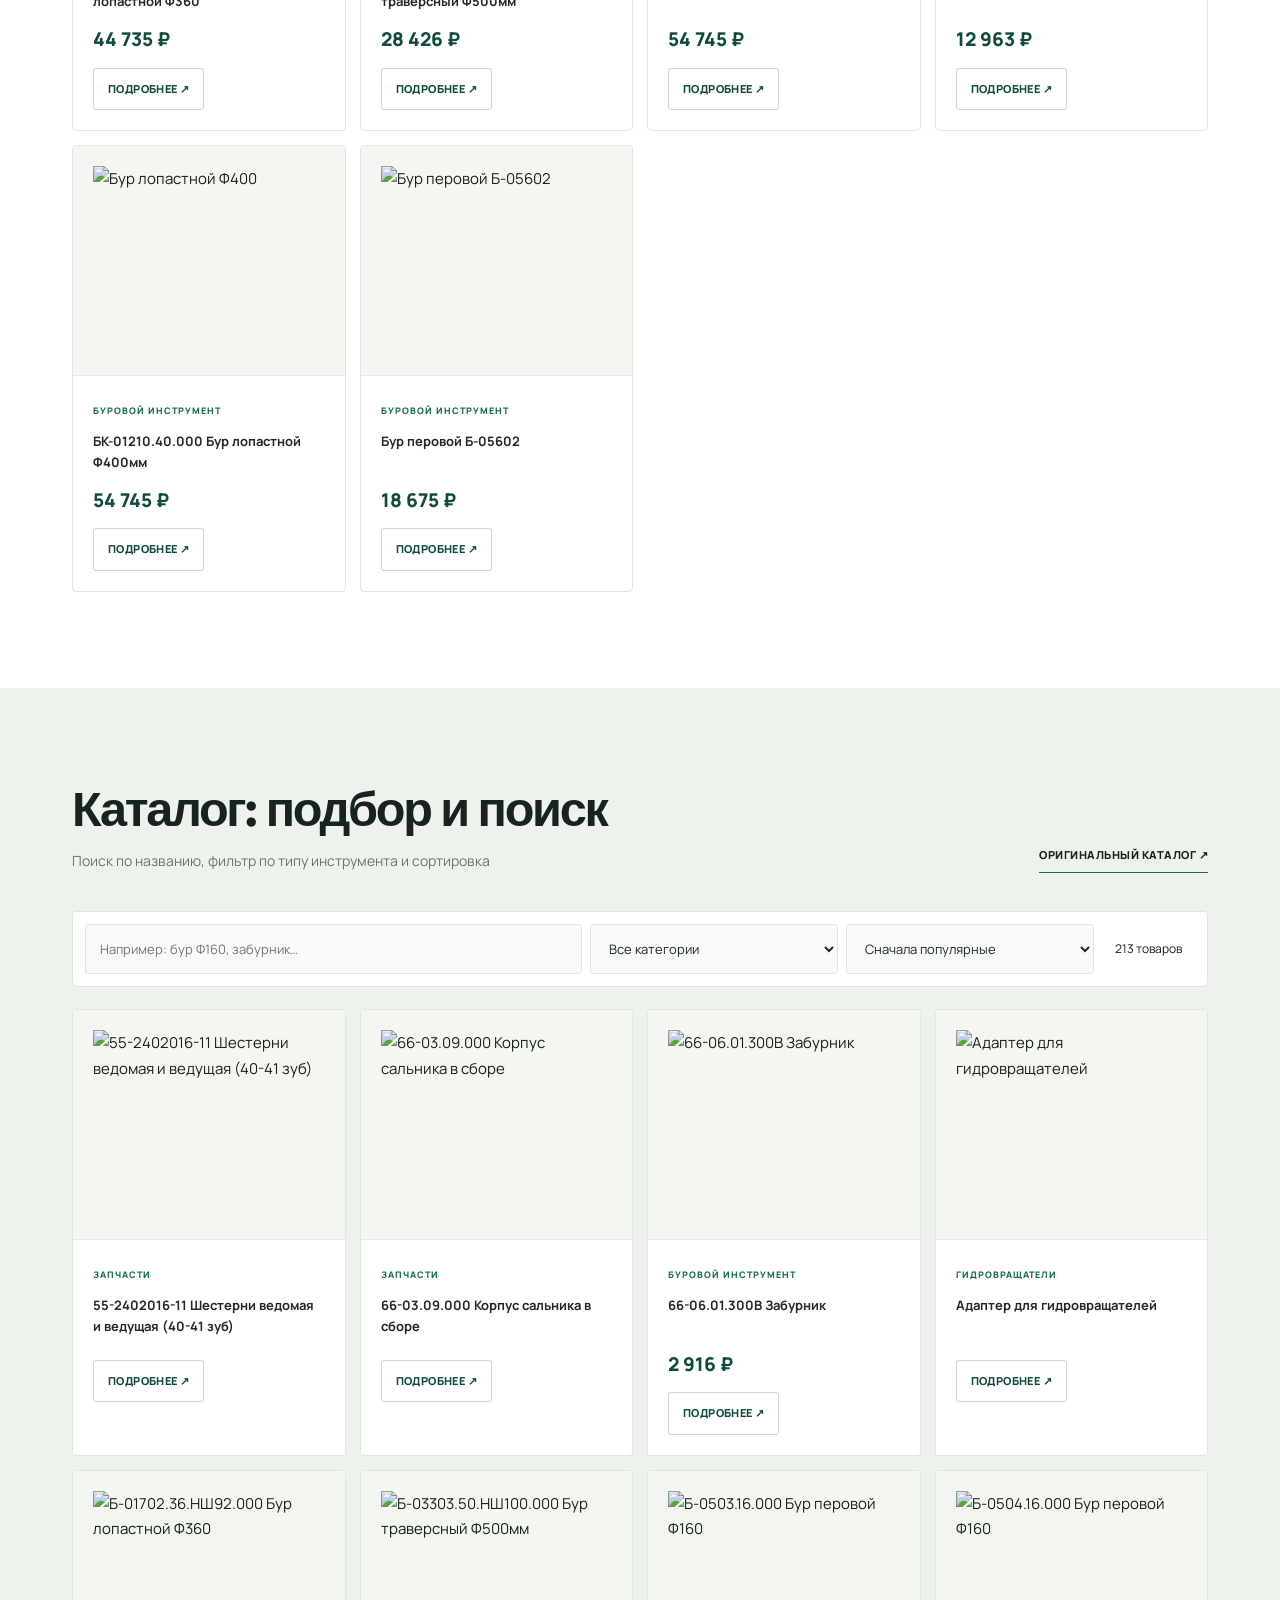
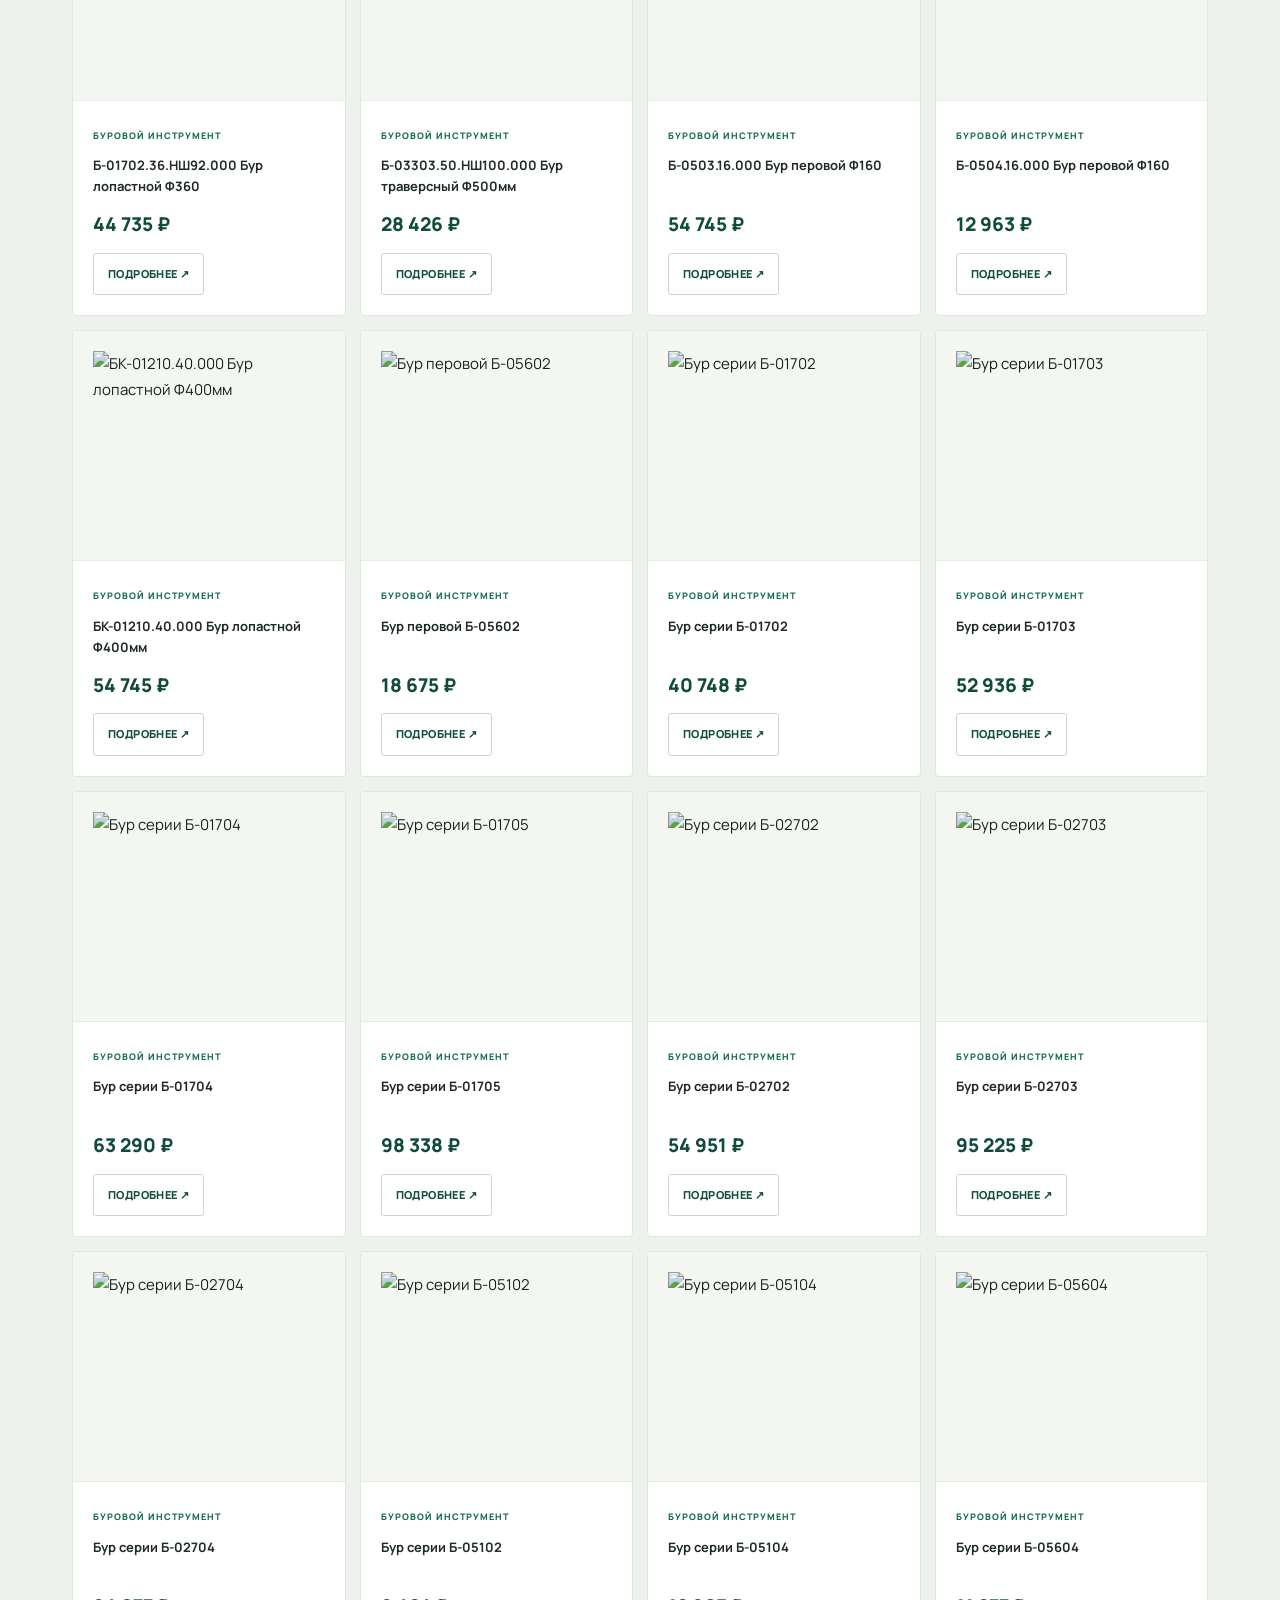
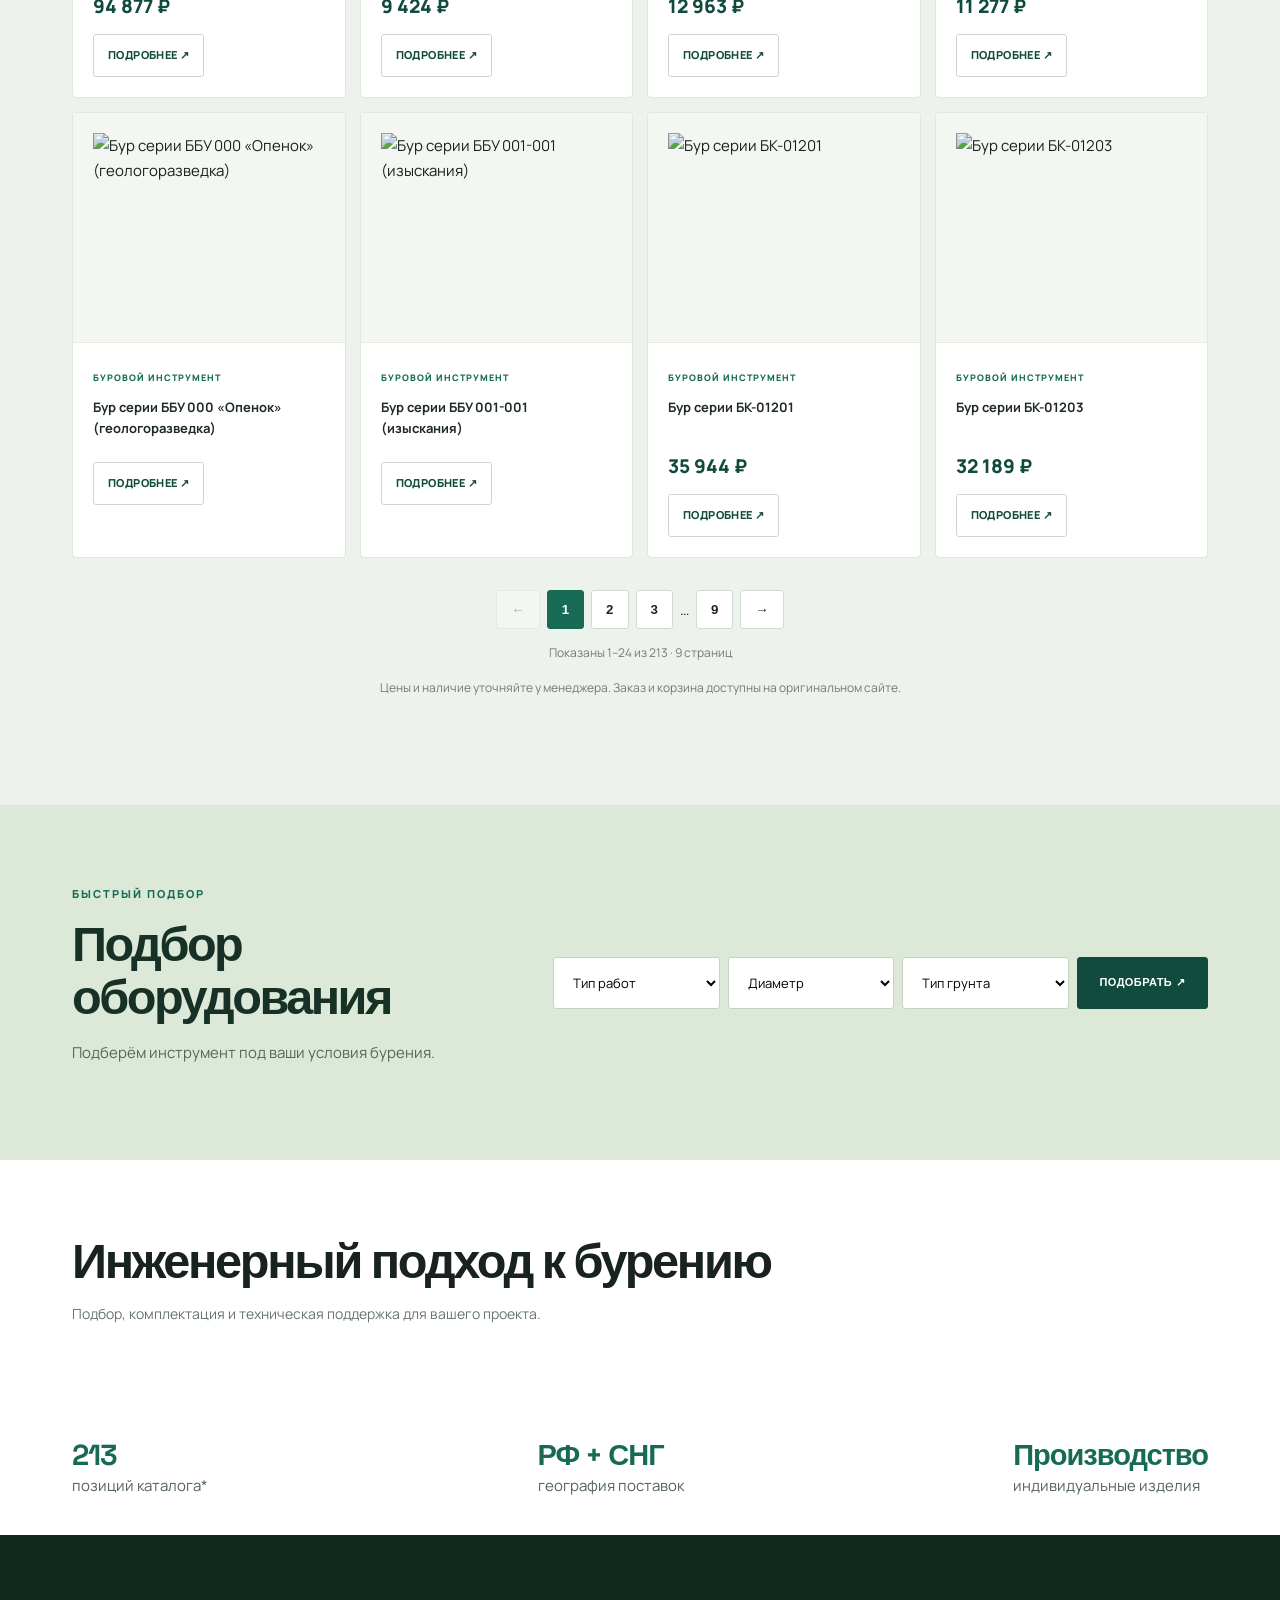
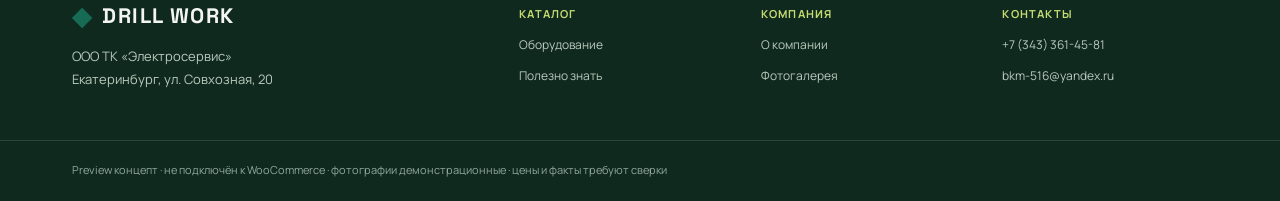
==== commit 6f44ce9c: "Restore refined green premium DRILL WORK design" ====
--- a/index.html
+++ b/index.html
@@ -8,20 +8,20 @@
 [catalogSearch,catalogCategory,catalogSort].forEach(el=>el.addEventListener("input",()=>{catalogPage=1;renderDrillCatalog()}));renderDrillCatalog();
 </script><section class="finder"><div class="wrap"><div><div class="ey">Быстрый подбор</div><h2>Подбор оборудования</h2><p>Подберём инструмент под ваши условия бурения.</p></div><form onsubmit="event.preventDefault();alert('Демо: заявка не отправляется. В рабочем сайте подключим менеджера.');"><select required><option value="">Тип работ</option><option>Фундамент</option><option>Скважины</option><option>Ямобурение</option></select><select required><option value="">Диаметр</option><option>до 300 мм</option><option>300–600 мм</option><option>600–1000 мм</option></select><select required><option value="">Тип грунта</option><option>Песок</option><option>Глина</option><option>Мерзлый грунт</option></select><button class="btn">Подобрать ↗</button></form></div></section><section id="about"><div class="wrap"><h2>Инженерный подход к бурению</h2><p class="sub">Подбор, комплектация и техническая поддержка для вашего проекта.</p></div></section><div class="stats"><div class="wrap"><span><strong>213</strong> позиций каталога*</span><span><strong>РФ + СНГ</strong> география поставок</span><span><strong>Производство</strong> индивидуальные изделия</span></div></div></main><footer id="contact"><div class="wrap foot"><div><div class="logo"><b>◆</b> DRILL WORK</div><p>ООО ТК «Электросервис»<br>Екатеринбург, ул. Совхозная, 20</p></div><div><b>Каталог</b><a href="https://drill-work.ru/products/">Оборудование</a><a href="https://drill-work.ru/polezno-znat/">Полезно знать</a></div><div><b>Компания</b><a href="https://drill-work.ru/about-company/">О компании</a><a href="https://drill-work.ru/photogallery/">Фотогалерея</a></div><div><b>Контакты</b><a href="tel:+73433614581">+7 (343) 361-45-81</a><a href="mailto:bkm-516@yandex.ru">bkm-516@yandex.ru</a></div></div><div class="wrap copy">Preview концепт · не подключён к WooCommerce · фотографии демонстрационные · цены и факты требуют сверки</div></footer><style>
 @import url('https://fonts.googleapis.com/css2?family=Manrope:wght@400;500;600;700;800&family=Space+Grotesk:wght@400;500;600;700&display=swap');
-:root{--ink:#171a1b;--coal:#101416;--paper:#f4f3ef;--white:#fff;--line:#d9d9d3;--muted:#737875;--orange:#e47d35;--orange2:#f09a55}
-*{box-sizing:border-box}html{scroll-behavior:smooth;scroll-padding-top:92px}body{margin:0;background:var(--paper);color:var(--ink);font:15px/1.65 Manrope,Arial,sans-serif}a{color:inherit;text-decoration:none}.wrap{width:min(1440px,100%);margin:auto;padding:0 64px}
-.header{position:sticky;top:0;z-index:60;background:rgba(16,20,22,.97);color:#f5f4ef;border-bottom:1px solid #ffffff17;backdrop-filter:blur(16px)}.nav{height:84px;display:flex;align-items:center;justify-content:space-between;gap:28px;padding:0}.logo{font:700 22px 'Space Grotesk',sans-serif;letter-spacing:1.8px;display:flex;align-items:center;gap:12px}.logo b{font-size:25px;color:var(--orange)}.nav nav{display:flex;gap:34px}.nav nav a{color:#aeb5b2;font-size:11px;font-weight:700;letter-spacing:1.1px;text-transform:uppercase;transition:color .2s}.nav nav a:hover{color:#fff}.btn{display:inline-flex;align-items:center;justify-content:center;gap:10px;background:var(--orange);color:#171a1b;padding:15px 22px;border:1px solid var(--orange);border-radius:2px;font-size:11px;font-weight:800;letter-spacing:.5px;text-transform:uppercase;cursor:pointer;transition:.2s}.btn:hover{background:var(--orange2);border-color:var(--orange2);transform:translateY(-1px)}.btn.out{background:transparent;border-color:#68716e;color:#f5f4ef}
-.hero{min-height:690px;display:flex;align-items:center;padding:100px 0;background:#101416 url('https://drill-work.ru/wp-content/uploads/2025/07/Gidrobur_0-1024x683-1.jpg') center/cover no-repeat;position:relative;isolation:isolate}.hero:before{content:"";position:absolute;inset:0;z-index:-1;background:linear-gradient(90deg,#101416 0%,#101416f2 35%,#10141692 67%,#10141625 100%)}.hero .wrap{position:relative}.ey{font-size:11px;letter-spacing:2.5px;text-transform:uppercase;color:var(--orange2);font-weight:800}.hero h1{max-width:900px;font:700 clamp(48px,6vw,84px)/1.04 'Space Grotesk',sans-serif;letter-spacing:-3.8px;margin:28px 0;color:#f4f3ef}.hero h1 em{font-style:normal;color:var(--orange)}.hero p{max-width:570px;color:#c5cbc7;font-size:16px;line-height:1.85;margin:25px 0 32px}.hero .btn{margin-right:10px}
-.facts{background:#1b2224;color:#b9c1bd;border-top:1px solid #ffffff0c}.facts .wrap{display:grid;grid-template-columns:repeat(4,1fr);gap:20px;padding-top:26px;padding-bottom:26px}.facts span{font-size:11px;letter-spacing:.5px;text-transform:uppercase;display:flex;align-items:center;gap:12px}.facts b{color:var(--orange);font-size:18px}
-section{padding:100px 0}.head{display:flex;justify-content:space-between;align-items:end;gap:24px;margin-bottom:40px}h2{font:700 clamp(36px,4vw,56px)/1.08 'Space Grotesk',sans-serif;letter-spacing:-2.7px;margin:0}.sub{color:var(--muted);font-size:14px;margin:13px 0 0}.head>a{font-size:11px;font-weight:800;letter-spacing:.8px;text-transform:uppercase;border-bottom:1px solid var(--orange);padding-bottom:8px;white-space:nowrap}
-#catalog .grid{display:grid;grid-template-columns:repeat(4,1fr);gap:14px;background:transparent;border:0}.tile{height:320px;position:relative;overflow:hidden;background:#222a2c;display:flex;align-items:end;padding:28px;color:#fff;border-radius:2px}.tile img{position:absolute;inset:0;width:100%;height:100%;object-fit:cover;opacity:.76;filter:contrast(1.05);transition:transform .6s}.tile:after{content:"";position:absolute;inset:0;background:linear-gradient(0deg,#101416eF,transparent 70%)}.tile h3{position:relative;z-index:2;font:600 24px 'Space Grotesk',sans-serif;margin:0}.tile:hover img{transform:scale(1.045)}
-.dark{background:#101416;color:#f4f3ef;padding:110px 0}.two{display:grid;grid-template-columns:1.08fr 1fr;align-items:center;gap:88px}.dark h2{font-size:clamp(40px,4.5vw,62px);letter-spacing:-3px;margin:20px 0}.lime{color:var(--orange)}.dark p{color:#b6bfbb;line-height:1.9;font-size:15px}.photo{height:520px;overflow:hidden;background:#242b2d;border:1px solid #343c3e;border-radius:2px;position:relative}.photo img{width:100%;height:100%;object-fit:cover}
-#products{background:#faf9f6}.cards{display:grid;grid-template-columns:repeat(4,1fr);gap:14px;background:transparent;border:0}.card{background:#fff;border:1px solid #e5e4df;border-radius:2px;overflow:hidden;transition:border-color .25s,transform .25s}.card:hover{border-color:#c8b9a8;transform:translateY(-3px);box-shadow:0 12px 30px #1c1c1c0a}.card .im{height:240px;background:#f0efea;padding:22px;border-bottom:1px solid #e8e7e2}.card img{width:100%;height:100%;object-fit:contain;mix-blend-mode:multiply}.card div:last-child{padding:22px}.card small{font-size:9px;letter-spacing:1.3px;color:#b46a32;font-weight:800}.card h3{font-size:14px;line-height:1.55;min-height:44px;margin:9px 0;color:#202725}.price{font-size:19px;font-weight:800;color:#171c1d}.card .btn{margin-top:12px;background:transparent;border-color:#d9d9d2;color:#252a28;padding:12px 15px}.card .btn:hover{background:var(--orange);border-color:var(--orange)}
-#fullcatalog{background:#eeede8;padding:100px 0}.catalog-tools{display:grid;grid-template-columns:minmax(250px,2fr) minmax(160px,1fr) minmax(160px,1fr) auto;gap:8px;padding:12px;background:#faf9f6;border:1px solid #deddd7;margin:22px 0;border-radius:2px}.catalog-tools input,.catalog-tools select{width:100%;min-width:0;padding:14px;background:white;border:1px solid #e2e1db;border-radius:2px;color:#202725;font:13px Manrope,Arial}.catalog-tools input:focus,.catalog-tools select:focus{outline:1px solid var(--orange)}.catalog-count{align-self:center;padding:13px;font-size:12px;text-align:center;white-space:nowrap}.catalog-pagination{display:flex;justify-content:center;align-items:center;gap:7px;flex-wrap:wrap;margin:32px 0 8px}.catalog-pagination button{border:1px solid #d0d0c9;background:#faf9f6;color:#202725;border-radius:2px;padding:11px 14px;font-weight:700;cursor:pointer}.catalog-pagination button.active{background:#171e20;color:#f09a55;border-color:#171e20}.catalog-pagination button:disabled{opacity:.35}.catalog-pageinfo,.catalog-note{font-size:12px;color:#737a75;text-align:center;margin-top:14px}
-.finder{background:var(--orange);padding:82px 0;color:#171a1b}.finder .wrap{display:grid;grid-template-columns:1fr 1.5fr;align-items:center;gap:45px}.finder .ey{color:#633819}.finder h2{letter-spacing:-2.5px;margin:14px 0}.finder p{color:#5b3b25}.finder form{display:flex;gap:8px;flex-wrap:wrap}.finder select{flex:1;min-width:140px;padding:15px;border:1px solid #c77a39;background:#f6e7d8;border-radius:2px;font:13px Manrope}.finder .btn{background:#111719;border-color:#111719;color:#f3f0e8}
-.stats{background:#1b2224;color:#b9c2bf;padding:38px 0}.stats .wrap{display:flex;justify-content:space-between;gap:25px;flex-wrap:wrap}.stats strong{display:block;color:var(--orange2);font:700 30px 'Space Grotesk',sans-serif;letter-spacing:-1px}
-#about{background:#faf9f6;padding:75px 0}
-footer{background:#0c1113;color:#f3f1eb;padding:68px 0 24px}.foot{display:grid;grid-template-columns:2fr 1fr 1fr 1fr;gap:36px}.foot>div>b{font-size:11px;letter-spacing:1.4px;text-transform:uppercase;color:var(--orange2)}.foot p{font-size:13px;color:#aeb8b4;line-height:1.8}.foot a{display:block;color:#aeb8b4;font-size:12px;margin:10px 0}.foot a:hover{color:#fff}.copy{border-top:1px solid #ffffff20;margin-top:35px;padding-top:20px;font-size:11px;color:#717b77}
-@media(max-width:1000px){.wrap{padding-inline:30px}.nav{height:76px}.nav nav{gap:20px}.hero{min-height:620px}.grid,.cards{grid-template-columns:repeat(2,minmax(0,1fr))}.tile{height:260px}.two,.finder .wrap{grid-template-columns:1fr;gap:38px}.photo{height:380px}.catalog-tools{grid-template-columns:1fr 1fr}.catalog-tools input{grid-column:1/-1}}
-@media(max-width:600px){.wrap{padding-inline:18px}.nav{height:68px}.logo{font-size:17px;letter-spacing:1px}.nav nav{position:absolute;top:68px;left:0;right:0;background:#101416;padding:13px 18px;overflow:auto;white-space:nowrap;gap:20px;border-bottom:1px solid #303638}.nav nav a{font-size:10px}.nav>.btn{font-size:9px;padding:11px 12px}.hero{min-height:570px;padding:65px 0;background-position:62% center}.hero:before{background:linear-gradient(90deg,#101416f7,#101416c7 72%,#10141670)}.hero h1{font-size:clamp(38px,10vw,48px);letter-spacing:-2.4px;line-height:1.03}.hero p{font-size:14px;line-height:1.75}.hero .btn{padding:13px 14px;font-size:10px;margin-bottom:6px}.facts .wrap{grid-template-columns:1fr 1fr;gap:15px}.facts span{font-size:9px;letter-spacing:.2px;gap:8px}.facts b{font-size:15px}section{padding:65px 0}.head{align-items:start;flex-direction:column;gap:15px;margin-bottom:26px}h2{font-size:35px;letter-spacing:-2px}.grid{gap:9px!important}.tile{height:170px;padding:15px}.tile h3{font-size:17px}.dark{padding:72px 0}.dark h2{font-size:39px;letter-spacing:-2px}.photo{height:270px}.cards{gap:9px}.card .im{height:150px;padding:10px}.card div:last-child{padding:13px}.card h3{font-size:12px;min-height:55px}.card small{font-size:8px;letter-spacing:.7px}.price{font-size:15px}.card .btn{font-size:9px;padding:10px}.catalog-tools{grid-template-columns:1fr 1fr;padding:8px}.catalog-count{grid-column:1/-1}.finder{padding:58px 0}.finder select{min-width:100%}.finder .btn{width:100%}.stats .wrap{gap:18px}.stats span{width:calc(50% - 10px);font-size:11px}.foot{grid-template-columns:1fr 1fr;gap:25px}.copy{line-height:1.7}}
+:root{--green:#176b55;--green-dark:#104b3d;--green-light:#e8f0eb;--ink:#18221e;--paper:#f5f6f2;--line:#dce3dc;--muted:#68756d;--accent:#b6d34a}
+*{box-sizing:border-box}html{scroll-behavior:smooth;scroll-padding-top:90px}body{margin:0;background:var(--paper);color:var(--ink);font:15px/1.7 Manrope,Arial,sans-serif}a{color:inherit;text-decoration:none}.wrap{width:min(1440px,100%);margin:auto;padding:0 72px}
+.header{position:sticky;top:0;z-index:60;background:#fff;color:var(--ink);border-bottom:1px solid var(--line)}.nav{height:82px;display:flex;align-items:center;justify-content:space-between;gap:28px;padding:0}.logo{font:800 21px 'Space Grotesk',sans-serif;letter-spacing:1.4px;display:flex;align-items:center;gap:10px}.logo b{color:var(--green);font-size:25px}.nav nav{display:flex;gap:32px}.nav nav a{color:#58645d;font-size:11px;font-weight:800;letter-spacing:.8px;text-transform:uppercase}.nav nav a:hover{color:var(--green)}.btn{display:inline-flex;align-items:center;justify-content:center;gap:10px;background:var(--green);color:#fff;padding:15px 22px;border:1px solid var(--green);border-radius:3px;font-size:11px;font-weight:800;letter-spacing:.4px;text-transform:uppercase;cursor:pointer;transition:.2s}.btn:hover{background:var(--green-dark);border-color:var(--green-dark)}.btn.out{background:transparent;border-color:#aebbb2;color:#fff}
+.hero{min-height:650px;display:flex;align-items:center;padding:90px 0;background:#143e32 url('https://drill-work.ru/wp-content/uploads/2025/07/Gidrobur_0-1024x683-1.jpg') center/cover no-repeat;position:relative;isolation:isolate}.hero:before{content:"";position:absolute;inset:0;z-index:-1;background:linear-gradient(90deg,#123e32f5 0%,#123e32dc 38%,#123e3280 72%,#123e3230 100%)}.hero h1{max-width:850px;font:700 clamp(46px,5.8vw,78px)/1.06 'Space Grotesk',sans-serif;letter-spacing:-3.2px;margin:25px 0;color:#fff}.hero h1 em{font-style:normal;color:#c5dc71}.ey{font-size:11px;letter-spacing:2px;text-transform:uppercase;color:#c5dc71;font-weight:800}.hero p{max-width:560px;color:#e0e9e2;font-size:16px;line-height:1.85;margin:25px 0 32px}.hero .btn{margin-right:10px;background:#c5dc71;border-color:#c5dc71;color:#173d30}.hero .btn.out{background:#ffffff0d;border-color:#ffffff70;color:#fff}
+.facts{background:#fff;color:#46564c;border-bottom:1px solid var(--line)}.facts .wrap{display:grid;grid-template-columns:repeat(4,1fr);gap:20px;padding-top:25px;padding-bottom:25px}.facts span{font-size:11px;letter-spacing:.3px;text-transform:uppercase;display:flex;align-items:center;gap:12px}.facts b{color:var(--green);font-size:18px}
+section{padding:96px 0}.head{display:flex;justify-content:space-between;align-items:end;gap:24px;margin-bottom:38px}h2{font:700 clamp(35px,3.8vw,52px)/1.1 'Space Grotesk',sans-serif;letter-spacing:-2.3px;margin:0}.sub{color:var(--muted);font-size:14px;margin:13px 0 0}.head>a{font-size:11px;font-weight:800;letter-spacing:.5px;text-transform:uppercase;border-bottom:1px solid var(--green);padding-bottom:8px;white-space:nowrap}
+#catalog .grid{display:grid;grid-template-columns:repeat(4,1fr);gap:14px;background:transparent;border:0}.tile{height:300px;position:relative;overflow:hidden;background:#263c32;display:flex;align-items:end;padding:25px;color:#fff;border-radius:4px}.tile img{position:absolute;inset:0;width:100%;height:100%;object-fit:cover;opacity:.8;transition:transform .5s}.tile:after{content:"";position:absolute;inset:0;background:linear-gradient(0deg,#10291fdf,transparent 68%)}.tile h3{position:relative;z-index:2;font:600 23px 'Space Grotesk',sans-serif;margin:0}.tile:hover img{transform:scale(1.04)}
+.dark{background:var(--green-dark);color:#fff;padding:105px 0}.two{display:grid;grid-template-columns:1.08fr 1fr;align-items:center;gap:80px}.dark h2{font-size:clamp(39px,4.3vw,60px);letter-spacing:-2.8px;margin:20px 0}.lime{color:#c5dc71}.dark p{color:#d1e0d5;line-height:1.9;font-size:15px}.photo{height:500px;overflow:hidden;background:#263c32;border-radius:4px;position:relative}.photo img{width:100%;height:100%;object-fit:cover}
+#products{background:#fff}.cards{display:grid;grid-template-columns:repeat(4,1fr);gap:14px;background:transparent;border:0}.card{background:#fff;border:1px solid #e1e7e0;border-radius:4px;overflow:hidden;transition:border-color .2s,transform .2s}.card:hover{border-color:#a5b9aa;transform:translateY(-2px);box-shadow:0 10px 28px #153a2710}.card .im{height:230px;background:#f3f6f1;padding:20px;border-bottom:1px solid #e7ebe5}.card img{width:100%;height:100%;object-fit:contain;mix-blend-mode:multiply}.card div:last-child{padding:20px}.card small{font-size:9px;letter-spacing:1px;color:var(--green);font-weight:800}.card h3{font-size:13px;line-height:1.6;min-height:44px;margin:9px 0;color:#202b24}.price{font-size:19px;font-weight:800;color:var(--green-dark)}.card .btn{margin-top:12px;background:transparent;border-color:#cbd7cd;color:var(--green-dark);padding:11px 14px}.card .btn:hover{background:var(--green);border-color:var(--green);color:#fff}
+#fullcatalog{background:#eef2ed;padding:95px 0}.catalog-tools{display:grid;grid-template-columns:minmax(250px,2fr) minmax(160px,1fr) minmax(160px,1fr) auto;gap:8px;padding:12px;background:#fff;border:1px solid #dce5dc;margin:22px 0;border-radius:4px}.catalog-tools input,.catalog-tools select{width:100%;min-width:0;padding:14px;background:#f8faf7;border:1px solid #e0e7df;border-radius:3px;color:#202725;font:13px Manrope}.catalog-tools input:focus,.catalog-tools select:focus{outline:1px solid var(--green)}.catalog-count{align-self:center;padding:13px;font-size:12px;text-align:center;white-space:nowrap}.catalog-pagination{display:flex;justify-content:center;align-items:center;gap:7px;flex-wrap:wrap;margin:32px 0 8px}.catalog-pagination button{border:1px solid #d0dcd1;background:#fff;color:#202725;border-radius:3px;padding:11px 14px;font-weight:700;cursor:pointer}.catalog-pagination button.active{background:var(--green);color:#fff;border-color:var(--green)}.catalog-pagination button:disabled{opacity:.35}.catalog-pageinfo,.catalog-note{font-size:12px;color:#737a75;text-align:center;margin-top:14px}
+.finder{background:#dce9d9;padding:80px 0;color:#183126}.finder .wrap{display:grid;grid-template-columns:1fr 1.5fr;align-items:center;gap:45px}.finder .ey{color:var(--green)}.finder h2{letter-spacing:-2.5px;margin:14px 0}.finder p{color:#53675a}.finder form{display:flex;gap:8px;flex-wrap:wrap}.finder select{flex:1;min-width:140px;padding:15px;border:1px solid #c3d3c2;background:#fff;border-radius:3px;font:13px Manrope}.finder .btn{background:var(--green-dark);border-color:var(--green-dark);color:#fff}
+.stats{background:#fff;color:#53645a;padding:36px 0}.stats .wrap{display:flex;justify-content:space-between;gap:25px;flex-wrap:wrap}.stats strong{display:block;color:var(--green);font:700 29px 'Space Grotesk',sans-serif;letter-spacing:-1px}
+#about{background:#fff;padding:75px 0}
+footer{background:#10291f;color:#f3f5f0;padding:65px 0 22px}.foot{display:grid;grid-template-columns:2fr 1fr 1fr 1fr;gap:36px}.foot>div>b{font-size:11px;letter-spacing:1.2px;text-transform:uppercase;color:#c5dc71}.foot p{font-size:13px;color:#b9cbbd;line-height:1.8}.foot a{display:block;color:#b9cbbd;font-size:12px;margin:10px 0}.foot a:hover{color:#fff}.copy{border-top:1px solid #ffffff20;margin-top:35px;padding-top:20px;font-size:11px;color:#91a99a}
+@media(max-width:1000px){.wrap{padding-inline:30px}.nav{height:76px}.nav nav{gap:20px}.hero{min-height:600px}.grid,.cards{grid-template-columns:repeat(2,minmax(0,1fr))}.tile{height:250px}.two,.finder .wrap{grid-template-columns:1fr;gap:38px}.photo{height:370px}.catalog-tools{grid-template-columns:1fr 1fr}.catalog-tools input{grid-column:1/-1}}
+@media(max-width:600px){.wrap{padding-inline:18px}.nav{height:68px}.logo{font-size:17px;letter-spacing:1px}.nav nav{position:absolute;top:68px;left:0;right:0;background:#fff;padding:13px 18px;overflow:auto;white-space:nowrap;gap:20px;border-bottom:1px solid var(--line)}.nav nav a{font-size:10px}.nav>.btn{font-size:9px;padding:11px 12px}.hero{min-height:550px;padding:65px 0;background-position:62% center}.hero:before{background:linear-gradient(90deg,#123e32f7,#123e32c7 72%,#123e3270)}.hero h1{font-size:clamp(38px,10vw,48px);letter-spacing:-2.4px;line-height:1.04}.hero p{font-size:14px;line-height:1.75}.hero .btn{padding:13px 14px;font-size:10px;margin-bottom:6px}.facts .wrap{grid-template-columns:1fr 1fr;gap:15px}.facts span{font-size:9px;letter-spacing:.2px;gap:8px}.facts b{font-size:15px}section{padding:65px 0}.head{align-items:start;flex-direction:column;gap:15px;margin-bottom:26px}h2{font-size:35px;letter-spacing:-2px}.grid{gap:9px!important}.tile{height:165px;padding:15px}.tile h3{font-size:17px}.dark{padding:70px 0}.dark h2{font-size:39px;letter-spacing:-2px}.photo{height:265px}.cards{gap:9px}.card .im{height:150px;padding:10px}.card div:last-child{padding:13px}.card h3{font-size:12px;min-height:55px}.card small{font-size:8px;letter-spacing:.7px}.price{font-size:15px}.card .btn{font-size:9px;padding:10px}.catalog-tools{grid-template-columns:1fr 1fr;padding:8px}.catalog-count{grid-column:1/-1}.finder{padding:58px 0}.finder select{min-width:100%}.finder .btn{width:100%}.stats .wrap{gap:18px}.stats span{width:calc(50% - 10px);font-size:11px}.foot{grid-template-columns:1fr 1fr;gap:25px}.copy{line-height:1.7}}
 </style></html>
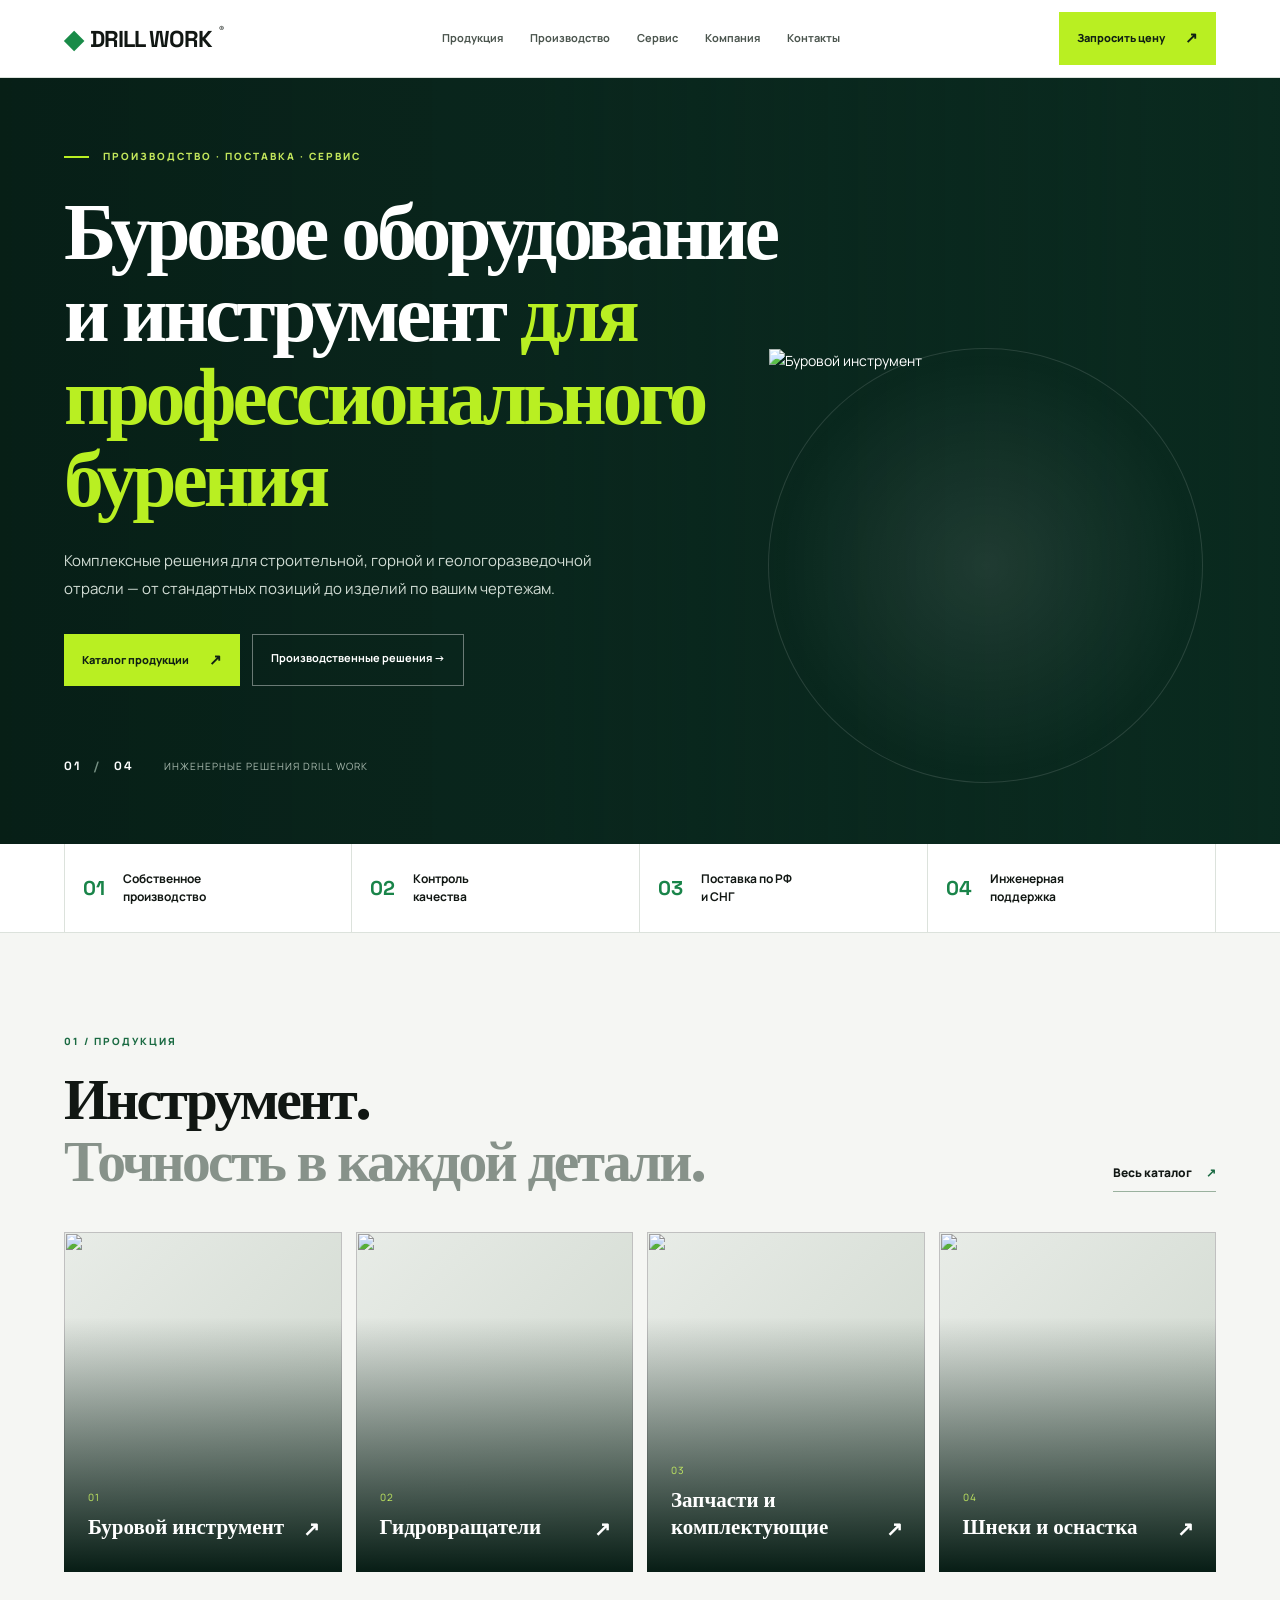
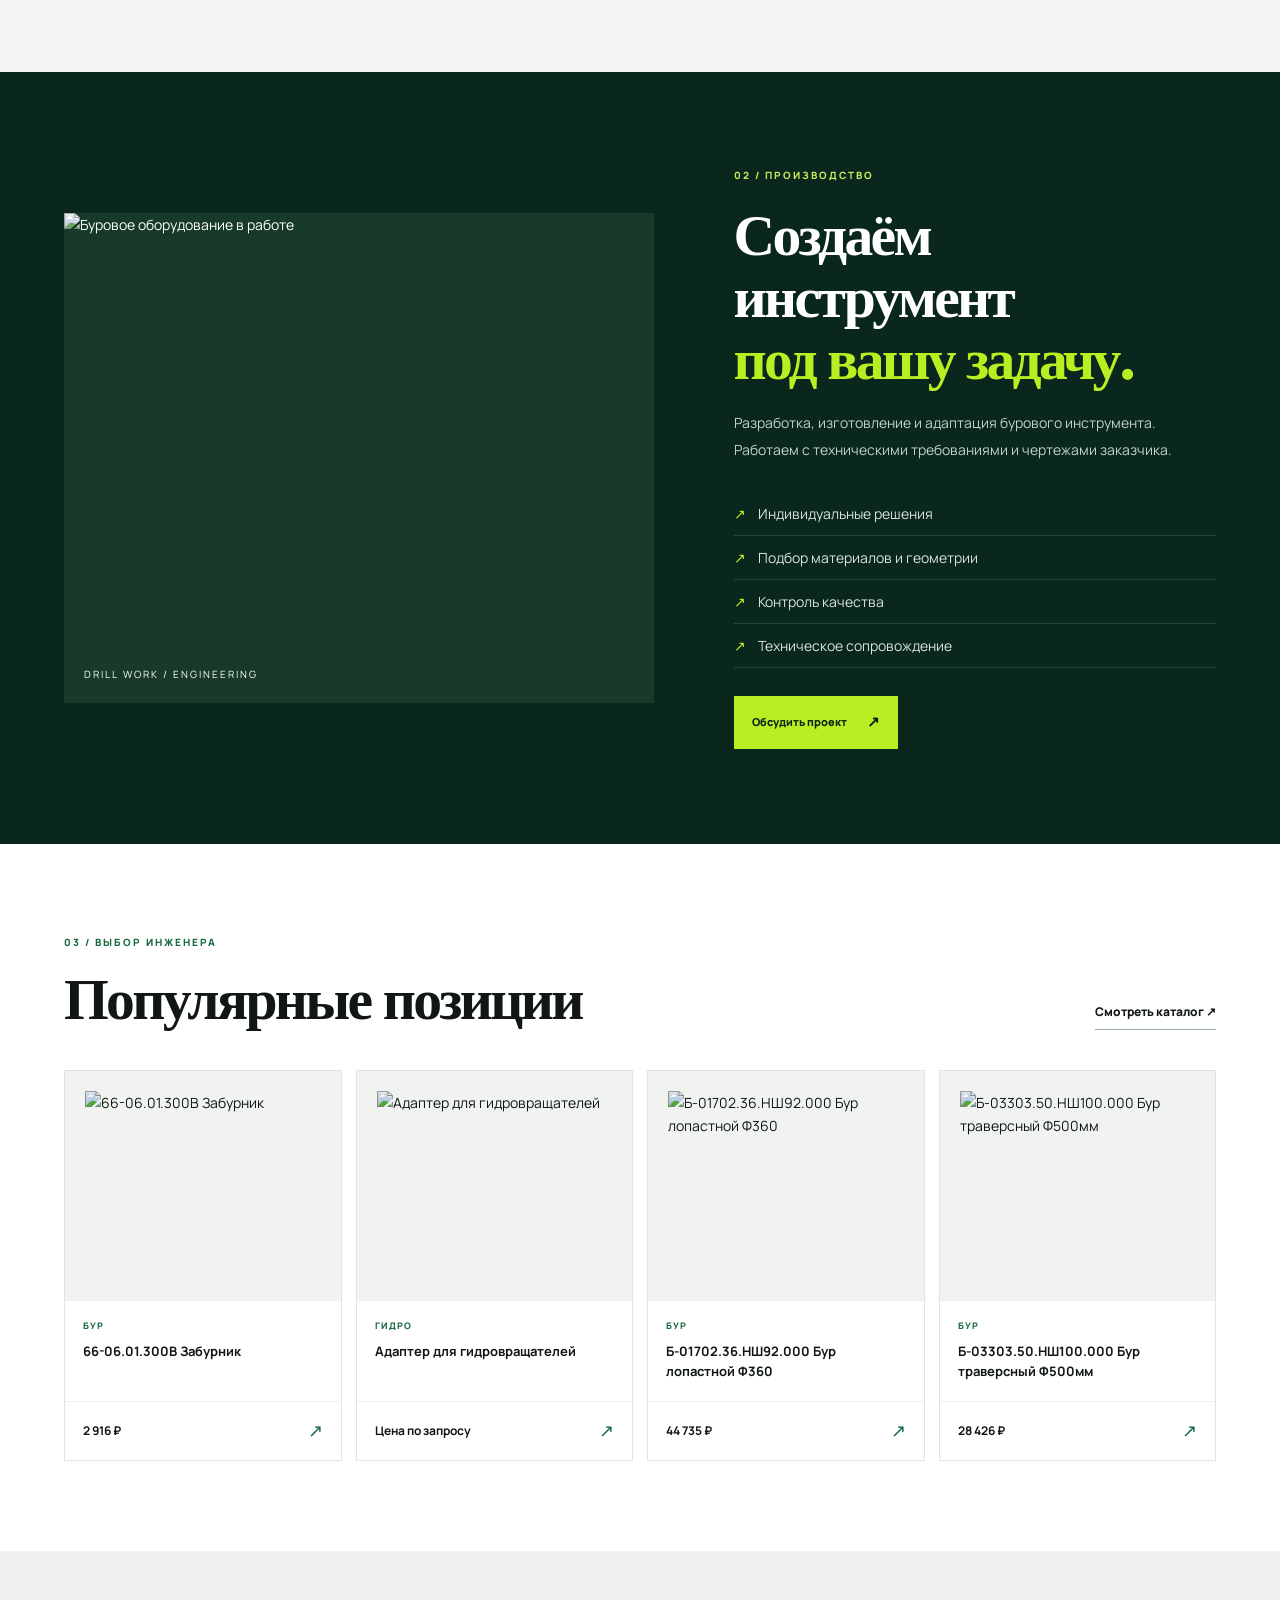
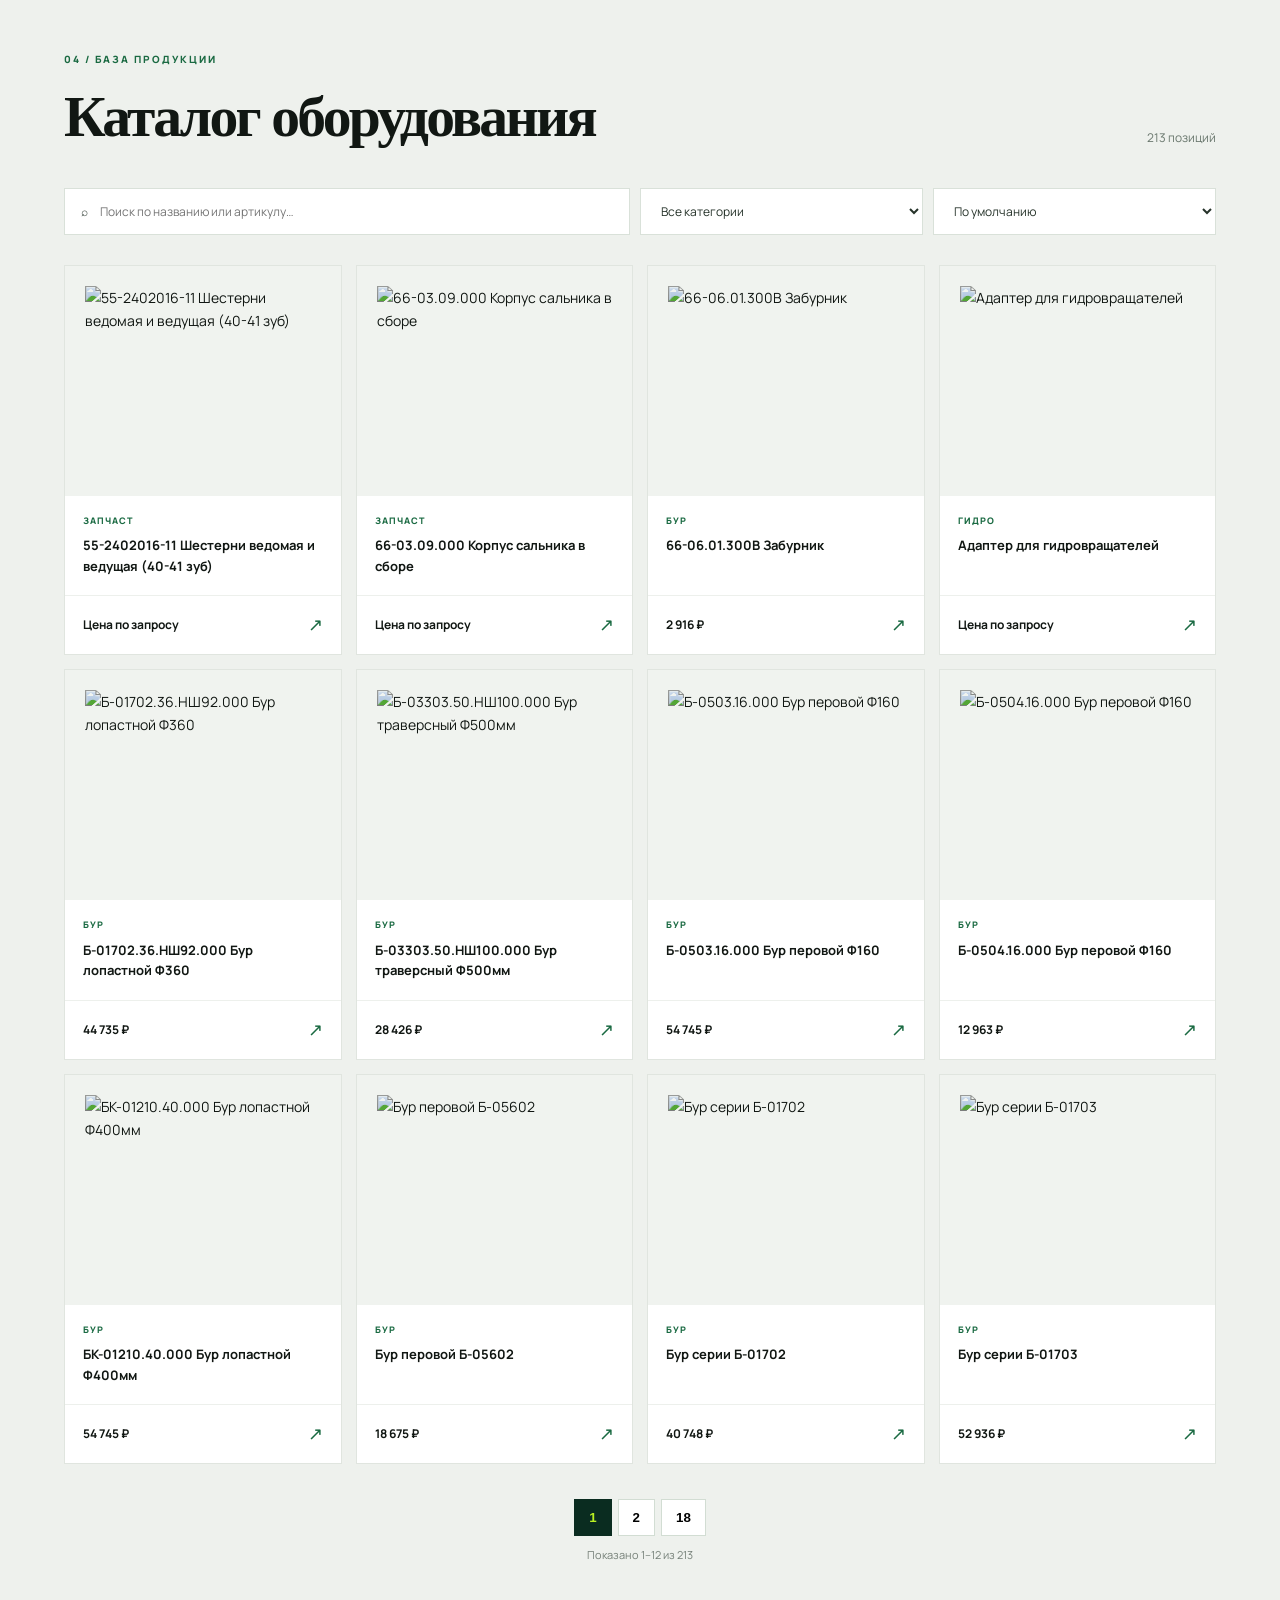
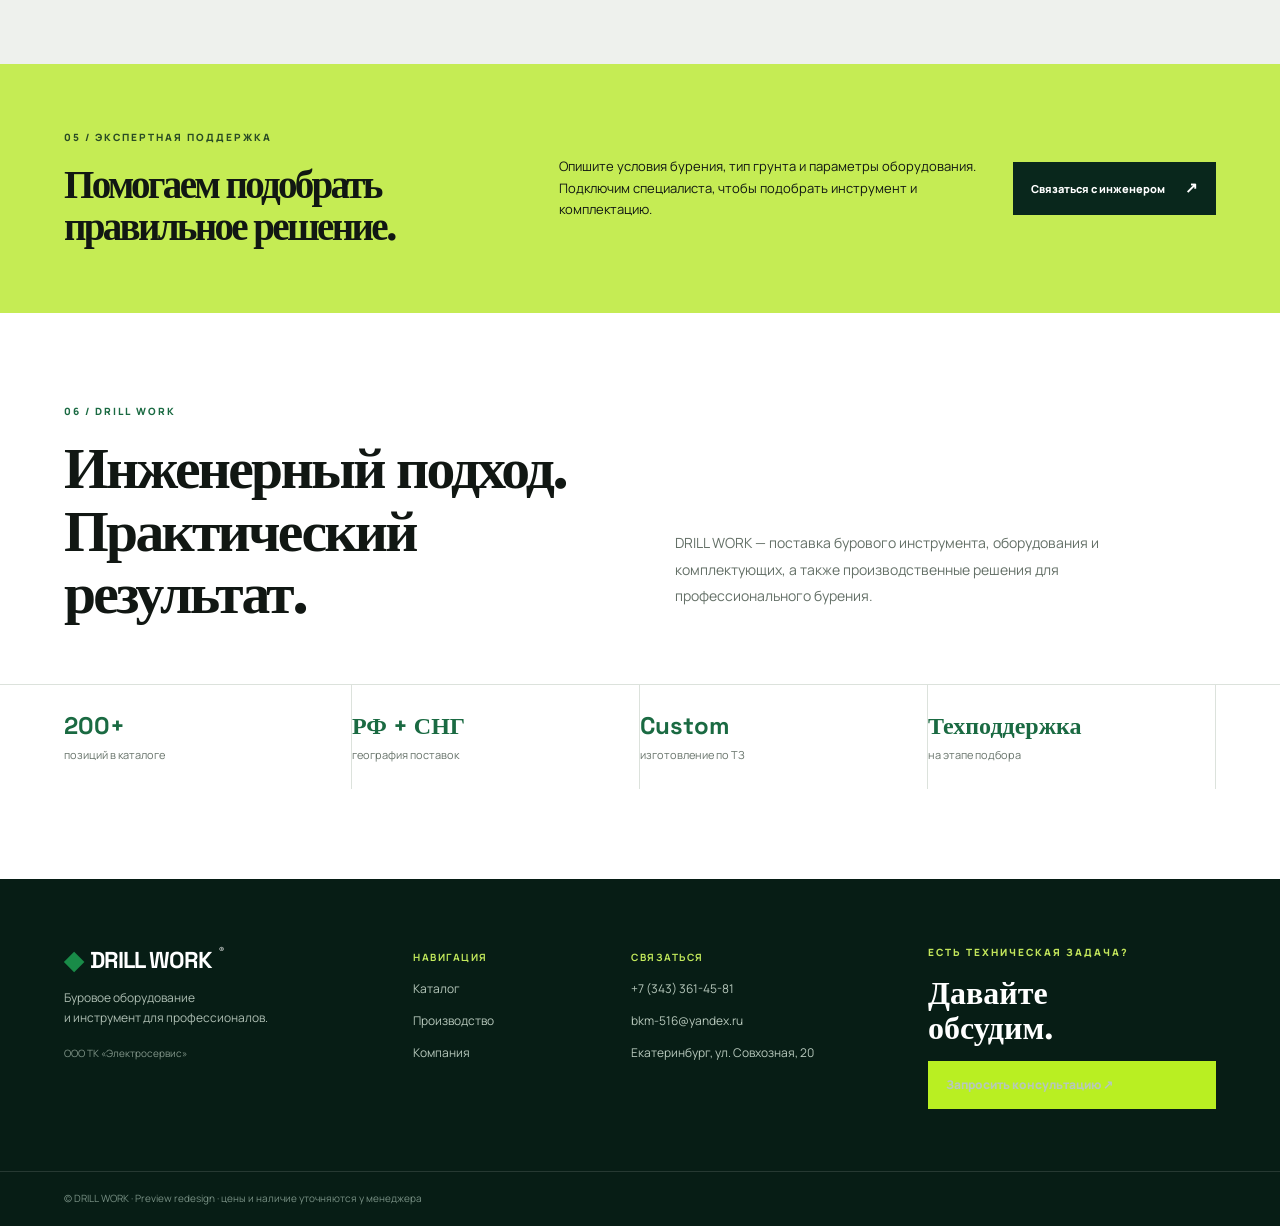
==== commit 400a56dd: "Implement premium DRILL WORK redesign v2" ====
--- a/index.html
+++ b/index.html
@@ -1,27 +1,37 @@
-<!doctype html><html lang="ru"><meta charset="utf-8"><meta name="viewport" content="width=device-width,initial-scale=1"><title>DRILL WORK — Preview</title>
-<header class="header"><div class="wrap nav"><a class="logo" href="#"><b>◆</b> DRILL WORK</a><nav><a href="#fullcatalog">Каталог</a><a href="#factory">Производство</a><a href="#about">Компания</a><a href="#contact">Контакты</a></nav><a class="btn" href="#contact">Связаться</a></div></header><main><section class="hero"><div class="wrap"><div class="ey">Производство · поставка · сервис</div><h1>Буровое оборудование<br>и инструмент <em>для профессионального бурения</em></h1><p>Шнеки, буры, резцы, гидровращатели и комплектующие. Стандартные решения и изготовление по чертежам.</p><a class="btn" href="#fullcatalog">Открыть каталог ↗</a><a class="btn out" href="#about">О компании</a></div></section><div class="facts"><div class="wrap"><span><b>⚙</b> Собственное производство</span><span><b>✓</b> Контроль качества</span><span><b>↗</b> Доставка РФ и СНГ</span><span><b>◎</b> Техническая поддержка</span></div></div><section id="catalog"><div class="wrap"><div class="head"><div><h2>Каталог оборудования</h2><p class="sub">Инструмент и комплектующие для задач бурения</p></div><a href="https://drill-work.ru/products/">Весь каталог →</a></div><div class="grid"><a class="tile" href="https://drill-work.ru/product-category/shneki/"><img src="https://images.unsplash.com/photo-1581092160562-40aa08e78837?auto=format&fit=crop&w=700&q=80"><h3>Шнеки</h3></a><a class="tile" href="https://drill-work.ru/product-category/bury/"><img src="https://images.unsplash.com/photo-1581092335878-2d9ff86ca2bf?auto=format&fit=crop&w=700&q=80"><h3>Буры</h3></a><a class="tile" href="https://drill-work.ru/product-category/rezhushchiy-instrument/"><img src="https://images.unsplash.com/photo-1581092580497-e0d23cbdf1dc?auto=format&fit=crop&w=700&q=80"><h3>Режущий инструмент</h3></a><a class="tile" href="https://drill-work.ru/product-category/gidrobury/"><img src="https://images.unsplash.com/photo-1581092795360-fd1ca04f0952?auto=format&fit=crop&w=700&q=80"><h3>Гидровращатели</h3></a></div></div></section><section class="dark" id="factory"><div class="wrap two"><div class="photo"><img src="https://images.unsplash.com/photo-1581092160562-40aa08e78837?auto=format&fit=crop&w=1000&q=85"></div><div><div class="ey">Собственное производство</div><h2>Изготовление инструмента <span class="lime">по вашим чертежам</span></h2><p>Проектирование, производство и адаптация оборудования под конкретные задачи. Обсудим техническое задание и предложим решение.</p><p>✓ Индивидуальные решения　 ✓ Контроль качества<br>✓ Прочные материалы　 ✓ Техническая консультация</p><a class="btn" href="#contact">Обсудить задачу →</a></div></div></section><section id="products"><div class="wrap"><div class="head"><div><h2>Популярные товары</h2><p class="sub">Реальные позиции из каталога Drill Work</p></div><a href="https://drill-work.ru/products/">Все товары →</a></div><div class="cards"><article class="card"><div class="im"><img loading="lazy" src="https://drill-work.ru/wp-content/uploads/2017/10/RZOW8IN-300x300.jpg" alt="Шестерни ведомая и ведущая"></div><div><small>ЗАПЧАСТИ</small><h3>Шестерни ведомая и ведущая (40–41 зуб)</h3><a class="btn" href="https://drill-work.ru/product/shesterni-vedomaja-i-vedushhaja-40-41-zub/">Подробнее ↗</a></div></article><article class="card"><div class="im"><img loading="lazy" src="https://drill-work.ru/wp-content/uploads/2017/10/RL6DL5T-300x300.jpg" alt="Корпус сальника"></div><div><small>КОМПЛЕКТУЮЩИЕ</small><h3>Корпус сальника в сборе</h3><a class="btn" href="https://drill-work.ru/product/korpus-salnika-v-sbore/">Подробнее ↗</a></div></article><article class="card"><div class="im"><img loading="lazy" src="https://drill-work.ru/wp-content/uploads/2017/10/IMG-d714bf74751f9d409d568ecb9230a9e4-V-300x300.jpg" alt="Забурник"></div><div><small>БУРОВОЙ ИНСТРУМЕНТ</small><h3>66-06.01.300В Забурник</h3><span class="price">2 916 ₽</span><br><a class="btn" href="https://drill-work.ru/product/zaburnik/">Подробнее ↗</a></div></article><article class="card"><div class="im"><img loading="lazy" src="https://drill-work.ru/wp-content/uploads/2020/10/p69_1-1-300x300.jpg" alt="Адаптер для гидровращателей"></div><div><small>ГИДРОВРАЩАТЕЛИ</small><h3>Адаптер для гидровращателей</h3><a class="btn" href="https://drill-work.ru/product/adapter-dlya-gidrovrashchatelej/">Подробнее ↗</a></div></article><article class="card"><div class="im"><img loading="lazy" src="https://drill-work.ru/wp-content/uploads/2017/10/RQSUUSO-300x300.jpg" alt="Бур лопастной Ф360"></div><div><small>БУРОВОЙ ИНСТРУМЕНТ</small><h3>Б-01702.36.НШ92.000 Бур лопастной Ф360</h3><span class="price">44 735 ₽</span><br><a class="btn" href="https://drill-work.ru/product/b-bur-lopastnoj/">Подробнее ↗</a></div></article><article class="card"><div class="im"><img loading="lazy" src="https://drill-work.ru/wp-content/uploads/2017/10/RR7W7LD-300x300.jpg" alt="Бур траверсный Ф500"></div><div><small>БУРОВОЙ ИНСТРУМЕНТ</small><h3>Б-03303.50.НШ100.000 Бур траверсный Ф500мм</h3><span class="price">28 426 ₽</span><br><a class="btn" href="https://drill-work.ru/product/b-bur-traversnyj/">Подробнее ↗</a></div></article><article class="card"><div class="im"><img loading="lazy" src="https://drill-work.ru/wp-content/uploads/2017/10/IMG_20170928_115746-300x300.jpg" alt="Бур перовой Ф160"></div><div><small>БУРОВОЙ ИНСТРУМЕНТ</small><h3>Б-0503.16.000 Бур перовой Ф160</h3><span class="price">54 745 ₽</span><br><a class="btn" href="https://drill-work.ru/product/b-bur-perovoj-0503/">Подробнее ↗</a></div></article><article class="card"><div class="im"><img loading="lazy" src="https://drill-work.ru/wp-content/uploads/2017/10/IMG_20170928_115810-300x300.jpg" alt="Бур перовой Ф160"></div><div><small>БУРОВОЙ ИНСТРУМЕНТ</small><h3>Б-0504.16.000 Бур перовой Ф160</h3><span class="price">12 963 ₽</span><br><a class="btn" href="https://drill-work.ru/product/b-bur-perovoj-0504/">Подробнее ↗</a></div></article><article class="card"><div class="im"><img loading="lazy" src="https://drill-work.ru/wp-content/uploads/2017/10/R53IZOH-300x300.jpg" alt="Бур лопастной Ф400"></div><div><small>БУРОВОЙ ИНСТРУМЕНТ</small><h3>БК-01210.40.000 Бур лопастной Ф400мм</h3><span class="price">54 745 ₽</span><br><a class="btn" href="https://drill-work.ru/product/bk-bur-lopastnoj-400/">Подробнее ↗</a></div></article><article class="card"><div class="im"><img loading="lazy" src="https://drill-work.ru/wp-content/uploads/2016/08/bur-perovoi-b-05602.jpg" alt="Бур перовой Б-05602"></div><div><small>БУРОВОЙ ИНСТРУМЕНТ</small><h3>Бур перовой Б-05602</h3><span class="price">18 675 ₽</span><br><a class="btn" href="https://drill-work.ru/product/bur-perovoi-b-05602/">Подробнее ↗</a></div></article></div></div></section><section id="fullcatalog"><div class="wrap"><div class="head"><div><h2>Каталог: подбор и поиск</h2><p class="sub">Поиск по названию, фильтр по типу инструмента и сортировка</p></div><a href="https://drill-work.ru/products/">Оригинальный каталог ↗</a></div><div class="catalog-tools"><input id="catalogSearch" type="search" placeholder="Например: бур Ф160, забурник…" aria-label="Поиск товаров"><select id="catalogCategory" aria-label="Категория"><option value="all">Все категории</option><option value="бур">Буры</option><option value="шнек">Шнеки</option><option value="гидро">Гидровращатели и адаптеры</option><option value="запчаст">Запчасти и комплектующие</option><option value="режущий">Режущий инструмент</option></select><select id="catalogSort" aria-label="Сортировка"><option value="default">Сначала популярные</option><option value="name">По названию А—Я</option><option value="priceAsc">Сначала дешевле</option><option value="priceDesc">Сначала дороже</option></select><span id="catalogCount" class="catalog-count">10 товаров</span></div><div class="cards" id="catalogResults"></div><p class="catalog-note">Цены и наличие уточняйте у менеджера. Заказ и корзина доступны на оригинальном сайте.</p></div></section><script src="catalog-data.js"></script><script>
-const drillProducts=window.drillProducts;
-const catalogRoot=document.getElementById("catalogResults"),catalogSearch=document.getElementById("catalogSearch"),catalogCategory=document.getElementById("catalogCategory"),catalogSort=document.getElementById("catalogSort");
-let catalogPage=1;const catalogPerPage=24;
-function renderDrillCatalog(){let list=drillProducts.filter(p=>p.name.toLowerCase().includes(catalogSearch.value.toLowerCase())&&(catalogCategory.value==="all"||p.cat===catalogCategory.value));if(catalogSort.value==="name")list.sort((a,b)=>a.name.localeCompare(b.name,"ru"));if(catalogSort.value==="priceAsc")list.sort((a,b)=>(a.price??Infinity)-(b.price??Infinity));if(catalogSort.value==="priceDesc")list.sort((a,b)=>(b.price??-1)-(a.price??-1));const total=list.length,pages=Math.max(1,Math.ceil(total/catalogPerPage));catalogPage=Math.min(catalogPage,pages);const shown=list.slice((catalogPage-1)*catalogPerPage,catalogPage*catalogPerPage);catalogRoot.innerHTML=shown.map(p=>'<article class="card"><a href="'+p.url+'" target="_blank" rel="noopener"><div class="im"><img loading="lazy" src="'+p.img+'" alt="'+p.name+'"></div></a><div><small>'+({бур:"БУРОВОЙ ИНСТРУМЕНТ",шнек:"ШНЕKИ",гидро:"ГИДРОВРАЩАТЕЛИ",запчаст:"ЗАПЧАСТИ",режущий:"РЕЖУЩИЙ ИНСТРУМЕНТ",оборудование:"ОБОРУДОВАНИЕ"}[p.cat]||"КОМПЛЕКТУЮЩИЕ")+'</small><h3>'+p.name+'</h3>'+(p.price?'<span class="price">'+p.price.toLocaleString("ru-RU")+' ₽</span><br>':'')+'<a class="btn" href="'+p.url+'" target="_blank" rel="noopener">Подробнее ↗</a></div></article>').join("");document.getElementById("catalogCount").textContent=total+" товаров";let nav=document.getElementById("catalogPagination");if(!nav){nav=document.createElement("div");nav.id="catalogPagination";nav.className="catalog-pagination";catalogRoot.after(nav)}nav.innerHTML='<button '+(catalogPage===1?'disabled':'')+' data-p="'+(catalogPage-1)+'">←</button>'+Array.from({length:pages},(_,i)=>i+1).filter(n=>n===1||n===pages||Math.abs(n-catalogPage)<=2).map((n,i,a)=>((i&&n-a[i-1]>1)?'<span>…</span>':'')+'<button class="'+(n===catalogPage?'active':'')+'" data-p="'+n+'">'+n+'</button>').join("")+'<button '+(catalogPage===pages?'disabled':'')+' data-p="'+(catalogPage+1)+'">→</button>';nav.querySelectorAll("button").forEach(b=>b.onclick=()=>{catalogPage=Number(b.dataset.p);renderDrillCatalog();document.getElementById("fullcatalog").scrollIntoView({behavior:"smooth"})});let info=document.getElementById("catalogPageInfo");if(!info){info=document.createElement("div");info.id="catalogPageInfo";info.className="catalog-pageinfo";nav.after(info)}info.textContent="Показаны "+(total?((catalogPage-1)*catalogPerPage+1):0)+"–"+Math.min(catalogPage*catalogPerPage,total)+" из "+total+" · "+pages+" страниц";}
-
-[catalogSearch,catalogCategory,catalogSort].forEach(el=>el.addEventListener("input",()=>{catalogPage=1;renderDrillCatalog()}));renderDrillCatalog();
-</script><section class="finder"><div class="wrap"><div><div class="ey">Быстрый подбор</div><h2>Подбор оборудования</h2><p>Подберём инструмент под ваши условия бурения.</p></div><form onsubmit="event.preventDefault();alert('Демо: заявка не отправляется. В рабочем сайте подключим менеджера.');"><select required><option value="">Тип работ</option><option>Фундамент</option><option>Скважины</option><option>Ямобурение</option></select><select required><option value="">Диаметр</option><option>до 300 мм</option><option>300–600 мм</option><option>600–1000 мм</option></select><select required><option value="">Тип грунта</option><option>Песок</option><option>Глина</option><option>Мерзлый грунт</option></select><button class="btn">Подобрать ↗</button></form></div></section><section id="about"><div class="wrap"><h2>Инженерный подход к бурению</h2><p class="sub">Подбор, комплектация и техническая поддержка для вашего проекта.</p></div></section><div class="stats"><div class="wrap"><span><strong>213</strong> позиций каталога*</span><span><strong>РФ + СНГ</strong> география поставок</span><span><strong>Производство</strong> индивидуальные изделия</span></div></div></main><footer id="contact"><div class="wrap foot"><div><div class="logo"><b>◆</b> DRILL WORK</div><p>ООО ТК «Электросервис»<br>Екатеринбург, ул. Совхозная, 20</p></div><div><b>Каталог</b><a href="https://drill-work.ru/products/">Оборудование</a><a href="https://drill-work.ru/polezno-znat/">Полезно знать</a></div><div><b>Компания</b><a href="https://drill-work.ru/about-company/">О компании</a><a href="https://drill-work.ru/photogallery/">Фотогалерея</a></div><div><b>Контакты</b><a href="tel:+73433614581">+7 (343) 361-45-81</a><a href="mailto:bkm-516@yandex.ru">bkm-516@yandex.ru</a></div></div><div class="wrap copy">Preview концепт · не подключён к WooCommerce · фотографии демонстрационные · цены и факты требуют сверки</div></footer><style>
-@import url('https://fonts.googleapis.com/css2?family=Manrope:wght@400;500;600;700;800&family=Space+Grotesk:wght@400;500;600;700&display=swap');
-:root{--green:#176b55;--green-dark:#104b3d;--green-light:#e8f0eb;--ink:#18221e;--paper:#f5f6f2;--line:#dce3dc;--muted:#68756d;--accent:#b6d34a}
-*{box-sizing:border-box}html{scroll-behavior:smooth;scroll-padding-top:90px}body{margin:0;background:var(--paper);color:var(--ink);font:15px/1.7 Manrope,Arial,sans-serif}a{color:inherit;text-decoration:none}.wrap{width:min(1440px,100%);margin:auto;padding:0 72px}
-.header{position:sticky;top:0;z-index:60;background:#fff;color:var(--ink);border-bottom:1px solid var(--line)}.nav{height:82px;display:flex;align-items:center;justify-content:space-between;gap:28px;padding:0}.logo{font:800 21px 'Space Grotesk',sans-serif;letter-spacing:1.4px;display:flex;align-items:center;gap:10px}.logo b{color:var(--green);font-size:25px}.nav nav{display:flex;gap:32px}.nav nav a{color:#58645d;font-size:11px;font-weight:800;letter-spacing:.8px;text-transform:uppercase}.nav nav a:hover{color:var(--green)}.btn{display:inline-flex;align-items:center;justify-content:center;gap:10px;background:var(--green);color:#fff;padding:15px 22px;border:1px solid var(--green);border-radius:3px;font-size:11px;font-weight:800;letter-spacing:.4px;text-transform:uppercase;cursor:pointer;transition:.2s}.btn:hover{background:var(--green-dark);border-color:var(--green-dark)}.btn.out{background:transparent;border-color:#aebbb2;color:#fff}
-.hero{min-height:650px;display:flex;align-items:center;padding:90px 0;background:#143e32 url('https://drill-work.ru/wp-content/uploads/2025/07/Gidrobur_0-1024x683-1.jpg') center/cover no-repeat;position:relative;isolation:isolate}.hero:before{content:"";position:absolute;inset:0;z-index:-1;background:linear-gradient(90deg,#123e32f5 0%,#123e32dc 38%,#123e3280 72%,#123e3230 100%)}.hero h1{max-width:850px;font:700 clamp(46px,5.8vw,78px)/1.06 'Space Grotesk',sans-serif;letter-spacing:-3.2px;margin:25px 0;color:#fff}.hero h1 em{font-style:normal;color:#c5dc71}.ey{font-size:11px;letter-spacing:2px;text-transform:uppercase;color:#c5dc71;font-weight:800}.hero p{max-width:560px;color:#e0e9e2;font-size:16px;line-height:1.85;margin:25px 0 32px}.hero .btn{margin-right:10px;background:#c5dc71;border-color:#c5dc71;color:#173d30}.hero .btn.out{background:#ffffff0d;border-color:#ffffff70;color:#fff}
-.facts{background:#fff;color:#46564c;border-bottom:1px solid var(--line)}.facts .wrap{display:grid;grid-template-columns:repeat(4,1fr);gap:20px;padding-top:25px;padding-bottom:25px}.facts span{font-size:11px;letter-spacing:.3px;text-transform:uppercase;display:flex;align-items:center;gap:12px}.facts b{color:var(--green);font-size:18px}
-section{padding:96px 0}.head{display:flex;justify-content:space-between;align-items:end;gap:24px;margin-bottom:38px}h2{font:700 clamp(35px,3.8vw,52px)/1.1 'Space Grotesk',sans-serif;letter-spacing:-2.3px;margin:0}.sub{color:var(--muted);font-size:14px;margin:13px 0 0}.head>a{font-size:11px;font-weight:800;letter-spacing:.5px;text-transform:uppercase;border-bottom:1px solid var(--green);padding-bottom:8px;white-space:nowrap}
-#catalog .grid{display:grid;grid-template-columns:repeat(4,1fr);gap:14px;background:transparent;border:0}.tile{height:300px;position:relative;overflow:hidden;background:#263c32;display:flex;align-items:end;padding:25px;color:#fff;border-radius:4px}.tile img{position:absolute;inset:0;width:100%;height:100%;object-fit:cover;opacity:.8;transition:transform .5s}.tile:after{content:"";position:absolute;inset:0;background:linear-gradient(0deg,#10291fdf,transparent 68%)}.tile h3{position:relative;z-index:2;font:600 23px 'Space Grotesk',sans-serif;margin:0}.tile:hover img{transform:scale(1.04)}
-.dark{background:var(--green-dark);color:#fff;padding:105px 0}.two{display:grid;grid-template-columns:1.08fr 1fr;align-items:center;gap:80px}.dark h2{font-size:clamp(39px,4.3vw,60px);letter-spacing:-2.8px;margin:20px 0}.lime{color:#c5dc71}.dark p{color:#d1e0d5;line-height:1.9;font-size:15px}.photo{height:500px;overflow:hidden;background:#263c32;border-radius:4px;position:relative}.photo img{width:100%;height:100%;object-fit:cover}
-#products{background:#fff}.cards{display:grid;grid-template-columns:repeat(4,1fr);gap:14px;background:transparent;border:0}.card{background:#fff;border:1px solid #e1e7e0;border-radius:4px;overflow:hidden;transition:border-color .2s,transform .2s}.card:hover{border-color:#a5b9aa;transform:translateY(-2px);box-shadow:0 10px 28px #153a2710}.card .im{height:230px;background:#f3f6f1;padding:20px;border-bottom:1px solid #e7ebe5}.card img{width:100%;height:100%;object-fit:contain;mix-blend-mode:multiply}.card div:last-child{padding:20px}.card small{font-size:9px;letter-spacing:1px;color:var(--green);font-weight:800}.card h3{font-size:13px;line-height:1.6;min-height:44px;margin:9px 0;color:#202b24}.price{font-size:19px;font-weight:800;color:var(--green-dark)}.card .btn{margin-top:12px;background:transparent;border-color:#cbd7cd;color:var(--green-dark);padding:11px 14px}.card .btn:hover{background:var(--green);border-color:var(--green);color:#fff}
-#fullcatalog{background:#eef2ed;padding:95px 0}.catalog-tools{display:grid;grid-template-columns:minmax(250px,2fr) minmax(160px,1fr) minmax(160px,1fr) auto;gap:8px;padding:12px;background:#fff;border:1px solid #dce5dc;margin:22px 0;border-radius:4px}.catalog-tools input,.catalog-tools select{width:100%;min-width:0;padding:14px;background:#f8faf7;border:1px solid #e0e7df;border-radius:3px;color:#202725;font:13px Manrope}.catalog-tools input:focus,.catalog-tools select:focus{outline:1px solid var(--green)}.catalog-count{align-self:center;padding:13px;font-size:12px;text-align:center;white-space:nowrap}.catalog-pagination{display:flex;justify-content:center;align-items:center;gap:7px;flex-wrap:wrap;margin:32px 0 8px}.catalog-pagination button{border:1px solid #d0dcd1;background:#fff;color:#202725;border-radius:3px;padding:11px 14px;font-weight:700;cursor:pointer}.catalog-pagination button.active{background:var(--green);color:#fff;border-color:var(--green)}.catalog-pagination button:disabled{opacity:.35}.catalog-pageinfo,.catalog-note{font-size:12px;color:#737a75;text-align:center;margin-top:14px}
-.finder{background:#dce9d9;padding:80px 0;color:#183126}.finder .wrap{display:grid;grid-template-columns:1fr 1.5fr;align-items:center;gap:45px}.finder .ey{color:var(--green)}.finder h2{letter-spacing:-2.5px;margin:14px 0}.finder p{color:#53675a}.finder form{display:flex;gap:8px;flex-wrap:wrap}.finder select{flex:1;min-width:140px;padding:15px;border:1px solid #c3d3c2;background:#fff;border-radius:3px;font:13px Manrope}.finder .btn{background:var(--green-dark);border-color:var(--green-dark);color:#fff}
-.stats{background:#fff;color:#53645a;padding:36px 0}.stats .wrap{display:flex;justify-content:space-between;gap:25px;flex-wrap:wrap}.stats strong{display:block;color:var(--green);font:700 29px 'Space Grotesk',sans-serif;letter-spacing:-1px}
-#about{background:#fff;padding:75px 0}
-footer{background:#10291f;color:#f3f5f0;padding:65px 0 22px}.foot{display:grid;grid-template-columns:2fr 1fr 1fr 1fr;gap:36px}.foot>div>b{font-size:11px;letter-spacing:1.2px;text-transform:uppercase;color:#c5dc71}.foot p{font-size:13px;color:#b9cbbd;line-height:1.8}.foot a{display:block;color:#b9cbbd;font-size:12px;margin:10px 0}.foot a:hover{color:#fff}.copy{border-top:1px solid #ffffff20;margin-top:35px;padding-top:20px;font-size:11px;color:#91a99a}
-@media(max-width:1000px){.wrap{padding-inline:30px}.nav{height:76px}.nav nav{gap:20px}.hero{min-height:600px}.grid,.cards{grid-template-columns:repeat(2,minmax(0,1fr))}.tile{height:250px}.two,.finder .wrap{grid-template-columns:1fr;gap:38px}.photo{height:370px}.catalog-tools{grid-template-columns:1fr 1fr}.catalog-tools input{grid-column:1/-1}}
-@media(max-width:600px){.wrap{padding-inline:18px}.nav{height:68px}.logo{font-size:17px;letter-spacing:1px}.nav nav{position:absolute;top:68px;left:0;right:0;background:#fff;padding:13px 18px;overflow:auto;white-space:nowrap;gap:20px;border-bottom:1px solid var(--line)}.nav nav a{font-size:10px}.nav>.btn{font-size:9px;padding:11px 12px}.hero{min-height:550px;padding:65px 0;background-position:62% center}.hero:before{background:linear-gradient(90deg,#123e32f7,#123e32c7 72%,#123e3270)}.hero h1{font-size:clamp(38px,10vw,48px);letter-spacing:-2.4px;line-height:1.04}.hero p{font-size:14px;line-height:1.75}.hero .btn{padding:13px 14px;font-size:10px;margin-bottom:6px}.facts .wrap{grid-template-columns:1fr 1fr;gap:15px}.facts span{font-size:9px;letter-spacing:.2px;gap:8px}.facts b{font-size:15px}section{padding:65px 0}.head{align-items:start;flex-direction:column;gap:15px;margin-bottom:26px}h2{font-size:35px;letter-spacing:-2px}.grid{gap:9px!important}.tile{height:165px;padding:15px}.tile h3{font-size:17px}.dark{padding:70px 0}.dark h2{font-size:39px;letter-spacing:-2px}.photo{height:265px}.cards{gap:9px}.card .im{height:150px;padding:10px}.card div:last-child{padding:13px}.card h3{font-size:12px;min-height:55px}.card small{font-size:8px;letter-spacing:.7px}.price{font-size:15px}.card .btn{font-size:9px;padding:10px}.catalog-tools{grid-template-columns:1fr 1fr;padding:8px}.catalog-count{grid-column:1/-1}.finder{padding:58px 0}.finder select{min-width:100%}.finder .btn{width:100%}.stats .wrap{gap:18px}.stats span{width:calc(50% - 10px);font-size:11px}.foot{grid-template-columns:1fr 1fr;gap:25px}.copy{line-height:1.7}}
-</style></html>+<!doctype html>
+<html lang="ru"><head><meta charset="utf-8"><meta name="viewport" content="width=device-width,initial-scale=1"><meta name="theme-color" content="#09251c"><title>DRILL WORK — Буровое оборудование и инструмент</title><meta name="description" content="Буровой инструмент, оборудование и производство по чертежам. DRILL WORK."><link rel="preconnect" href="https://drill-work.ru"><link rel="preconnect" href="https://fonts.googleapis.com"><link href="https://fonts.googleapis.com/css2?family=Manrope:wght@400;500;600;700;800&family=Space+Grotesk:wght@400;500;600;700&display=swap" rel="stylesheet"></head>
+<body><header class="top"><div class="shell nav"><a class="brand" href="#"><i>◆</i> DRILL WORK<span>®</span></a><nav><a href="#catalog">Продукция</a><a href="#production">Производство</a><a href="#service">Сервис</a><a href="#company">Компания</a><a href="#contacts">Контакты</a></nav><a class="nav-cta" href="#contacts">Запросить цену <b>↗</b></a><button class="menu" aria-label="Меню">☰</button></div></header>
+<main>
+<section class="hero"><div class="hero-bg"></div><div class="shell hero-content"><div class="eyebrow"><span></span> ПРОИЗВОДСТВО · ПОСТАВКА · СЕРВИС</div><h1>Буровое оборудование<br>и инструмент <em>для профессионального бурения</em></h1><p>Комплексные решения для строительной, горной и геологоразведочной отрасли — от стандартных позиций до изделий по вашим чертежам.</p><div class="actions"><a class="primary" href="#catalog">Каталог продукции <b>↗</b></a><a class="secondary" href="#production">Производственные решения <b>→</b></a></div><div class="hero-index">01 <span>/</span> 04 <small>ИНЖЕНЕРНЫЕ РЕШЕНИЯ DRILL WORK</small></div></div><div class="hero-product"><img src="https://drill-work.ru/wp-content/uploads/2017/10/RQSUUSO-300x300.jpg" alt="Буровой инструмент"></div></section>
+<div class="proof"><div class="shell proof-grid"><div><b>01</b><span>Собственное<br>производство</span></div><div><b>02</b><span>Контроль<br>качества</span></div><div><b>03</b><span>Поставка по РФ<br>и СНГ</span></div><div><b>04</b><span>Инженерная<br>поддержка</span></div></div></div>
+<section id="catalog" class="section catalog-section"><div class="shell"><div class="section-top"><div><div class="eyebrow green">01 / ПРОДУКЦИЯ</div><h2>Инструмент.<br><span>Точность в каждой детали.</span></h2></div><a class="text-link" href="#fullcatalog">Весь каталог <b>↗</b></a></div><div class="category-grid"><a class="category" href="#fullcatalog" data-cat="бур"><img src="https://drill-work.ru/wp-content/uploads/2017/10/RQSUUSO-300x300.jpg"><span>01</span><h3>Буровой инструмент</h3><b>↗</b></a><a class="category" href="#fullcatalog" data-cat="гидро"><img src="https://drill-work.ru/wp-content/uploads/2020/10/p69_1-1-300x300.jpg"><span>02</span><h3>Гидровращатели</h3><b>↗</b></a><a class="category" href="#fullcatalog" data-cat="запчаст"><img src="https://drill-work.ru/wp-content/uploads/2017/10/RL6DL5T-300x300.jpg"><span>03</span><h3>Запчасти и комплектующие</h3><b>↗</b></a><a class="category" href="#fullcatalog" data-cat="шнек"><img src="https://drill-work.ru/wp-content/uploads/2017/10/RR7W7LD-300x300.jpg"><span>04</span><h3>Шнеки и оснастка</h3><b>↗</b></a></div></div></section>
+<section id="production" class="production"><div class="shell production-layout"><div class="production-image"><img src="https://drill-work.ru/wp-content/uploads/2025/07/Gidrobur_0-1024x683-1.jpg" alt="Буровое оборудование в работе"><span>DRILL WORK / ENGINEERING</span></div><div class="production-copy"><div class="eyebrow">02 / ПРОИЗВОДСТВО</div><h2>Создаём инструмент<br><em>под вашу задачу.</em></h2><p>Разработка, изготовление и адаптация бурового инструмента. Работаем с техническими требованиями и чертежами заказчика.</p><ul><li>Индивидуальные решения</li><li>Подбор материалов и геометрии</li><li>Контроль качества</li><li>Техническое сопровождение</li></ul><a class="primary" href="#contacts">Обсудить проект <b>↗</b></a></div></div></section>
+<section class="featured"><div class="shell"><div class="section-top"><div><div class="eyebrow green">03 / ВЫБОР ИНЖЕНЕРА</div><h2>Популярные позиции</h2></div><a class="text-link" href="#fullcatalog">Смотреть каталог ↗</a></div><div id="featuredProducts" class="product-grid"></div></div></section>
+<section id="fullcatalog" class="fullcatalog"><div class="shell"><div class="eyebrow green">04 / БАЗА ПРОДУКЦИИ</div><div class="section-top"><h2>Каталог оборудования</h2><span class="catalog-total" id="catalogCount">— позиций</span></div><div class="filters"><label class="search">⌕ <input id="catalogSearch" placeholder="Поиск по названию или артикулу…" type="search"></label><select id="catalogCategory"><option value="all">Все категории</option><option value="бур">Буровой инструмент</option><option value="шнек">Шнеки</option><option value="гидро">Гидровращатели</option><option value="запчаст">Запчасти</option><option value="режущий">Режущий инструмент</option></select><select id="catalogSort"><option value="default">По умолчанию</option><option value="name">Название А—Я</option><option value="priceAsc">Цена ↑</option><option value="priceDesc">Цена ↓</option></select></div><div id="catalogResults" class="product-grid"></div><div id="catalogPagination" class="pagination"></div><div id="catalogPageInfo" class="page-info"></div></div></section>
+<section id="service" class="service"><div class="shell service-inner"><div><div class="eyebrow">05 / ЭКСПЕРТНАЯ ПОДДЕРЖКА</div><h2>Помогаем подобрать<br>правильное решение.</h2></div><p>Опишите условия бурения, тип грунта и параметры оборудования. Подключим специалиста, чтобы подобрать инструмент и комплектацию.</p><a class="primary" href="#contacts">Связаться с инженером <b>↗</b></a></div></section>
+<section id="company" class="company"><div class="shell company-row"><div><div class="eyebrow green">06 / DRILL WORK</div><h2>Инженерный подход.<br>Практический результат.</h2></div><p>DRILL WORK — поставка бурового инструмента, оборудования и комплектующих, а также производственные решения для профессионального бурения.</p></div><div class="shell metrics"><div><strong>200+</strong><span>позиций в каталоге</span></div><div><strong>РФ + СНГ</strong><span>география поставок</span></div><div><strong>Custom</strong><span>изготовление по ТЗ</span></div><div><strong>Техподдержка</strong><span>на этапе подбора</span></div></div></section>
+</main><footer id="contacts"><div class="shell footer-grid"><div><a class="brand" href="#"><i>◆</i> DRILL WORK<span>®</span></a><p>Буровое оборудование<br>и инструмент для профессионалов.</p><small>ООО ТК «Электросервис»</small></div><div><b>НАВИГАЦИЯ</b><a href="#catalog">Каталог</a><a href="#production">Производство</a><a href="#company">Компания</a></div><div><b>СВЯЗАТЬСЯ</b><a href="tel:+73433614581">+7 (343) 361-45-81</a><a href="mailto:bkm-516@yandex.ru">bkm-516@yandex.ru</a><span>Екатеринбург, ул. Совхозная, 20</span></div><div class="footer-cta"><div class="eyebrow">ЕСТЬ ТЕХНИЧЕСКАЯ ЗАДАЧА?</div><h3>Давайте<br>обсудим.</h3><a href="mailto:bkm-516@yandex.ru" class="primary">Запросить консультацию ↗</a></div></div><div class="shell copyright">© DRILL WORK · Preview redesign · цены и наличие уточняются у менеджера</div></footer>
+<script src="catalog-data.js"></script><script>
+const products=window.drillProducts||[],root=document.getElementById('catalogResults'),search=document.getElementById('catalogSearch'),category=document.getElementById('catalogCategory'),sort=document.getElementById('catalogSort');let page=1;const perPage=12;
+function card(p){return '<article class="product"><a class="product-image" href="'+p.url+'" target="_blank" rel="noopener"><img loading="lazy" src="'+p.img+'" alt="'+p.name+'"><span>ОТКРЫТЬ ↗</span></a><div class="product-meta">'+(p.cat||'ОБОРУДОВАНИЕ').toUpperCase()+'</div><h3><a href="'+p.url+'" target="_blank" rel="noopener">'+p.name+'</a></h3><div class="product-bottom"><strong>'+(p.price?Number(p.price).toLocaleString('ru-RU')+' ₽':'Цена по запросу')+'</strong><a href="'+p.url+'" target="_blank" rel="noopener">↗</a></div></article>'}
+document.getElementById('featuredProducts').innerHTML=products.slice(2,6).map(card).join('');
+function render(){let a=products.filter(p=>(p.name||'').toLowerCase().includes(search.value.toLowerCase())&&(category.value==='all'||p.cat===category.value));if(sort.value==='name')a.sort((x,y)=>x.name.localeCompare(y.name,'ru'));if(sort.value==='priceAsc')a.sort((x,y)=>(x.price??Infinity)-(y.price??Infinity));if(sort.value==='priceDesc')a.sort((x,y)=>(y.price??-1)-(x.price??-1));let pages=Math.max(1,Math.ceil(a.length/perPage));page=Math.min(page,pages);root.innerHTML=a.slice((page-1)*perPage,page*perPage).map(card).join('')||'<div class="empty">По вашему запросу ничего не найдено. Измените фильтры.</div>';document.getElementById('catalogCount').textContent=a.length+' позиций';document.getElementById('catalogPagination').innerHTML=Array.from({length:pages},(_,i)=>i+1).filter(n=>n===1||n===pages||Math.abs(n-page)<=1).map(n=>'<button class="'+(n===page?'active':'')+'" data-page="'+n+'">'+n+'</button>').join('');document.querySelectorAll('[data-page]').forEach(b=>b.onclick=()=>{page=+b.dataset.page;render();document.getElementById('fullcatalog').scrollIntoView({behavior:'smooth'})});document.getElementById('catalogPageInfo').textContent=a.length?'Показано '+((page-1)*perPage+1)+'–'+Math.min(page*perPage,a.length)+' из '+a.length:'Каталог пуст'}
+[search,category,sort].forEach(el=>el.addEventListener('input',()=>{page=1;render()}));render();
+document.querySelectorAll('[data-cat]').forEach(el=>el.addEventListener('click',()=>{category.value=el.dataset.cat;page=1;render()}));
+document.querySelector('.menu').onclick=()=>document.querySelector('.nav nav').classList.toggle('open');
+</script>
+<style>
+:root{--forest:#0a2c20;--forest2:#123d2c;--green:#1a6a42;--lime:#b9ef22;--paper:#f5f6f3;--ink:#111713;--muted:#68736b;--line:#dce2dc}*{box-sizing:border-box}html{scroll-behavior:smooth;scroll-padding-top:90px}body{margin:0;color:var(--ink);background:var(--paper);font:14px/1.65 Manrope,Arial,sans-serif}a{color:inherit;text-decoration:none}.shell{width:min(1440px,100%);padding:0 64px;margin:auto}.top{height:78px;background:#fff;border-bottom:1px solid var(--line);position:sticky;top:0;z-index:50}.nav{height:100%;display:flex;align-items:center;justify-content:space-between;gap:28px}.brand{font:800 23px 'Space Grotesk';letter-spacing:-1px;display:inline-flex;align-items:center;gap:8px;white-space:nowrap}.brand i{font-style:normal;color:#198b48;font-size:25px}.brand span{font-size:10px;align-self:flex-start}.nav nav{display:flex;gap:27px}.nav nav a{font-size:11px;font-weight:700;color:#4b554e}.nav nav a:hover{color:var(--green)}.nav-cta,.primary{display:inline-flex;align-items:center;gap:20px;background:var(--lime);color:#102014;padding:14px 18px;font-size:11px;font-weight:800;border:0}.nav-cta b,.primary b{font-size:15px}.menu{display:none}
+.hero{min-height:640px;background:var(--forest);color:white;position:relative;overflow:hidden;display:flex;align-items:center}.hero-bg{position:absolute;inset:0;background:linear-gradient(90deg,#071e16 0%,#09251ce8 42%,#09251c50 100%),url('https://drill-work.ru/wp-content/uploads/2025/07/Gidrobur_0-1024x683-1.jpg') center/cover;opacity:.96}.hero-content{position:relative;z-index:2;padding-top:70px;padding-bottom:70px}.eyebrow{font-size:10px;font-weight:800;letter-spacing:2px;color:#c3e65b}.eyebrow span{display:inline-block;width:25px;height:2px;background:var(--lime);vertical-align:middle;margin-right:10px}.hero h1{font:700 clamp(48px,6.2vw,82px)/1.04 'Space Grotesk';letter-spacing:-4px;margin:26px 0;max-width:900px}.hero h1 em{font-style:normal;color:#b9ef22}.hero p{max-width:570px;color:#d2ddd5;font-size:15px;line-height:1.9}.actions{display:flex;gap:12px;margin-top:30px}.secondary{border:1px solid #ffffff65;padding:14px 18px;font-size:11px;font-weight:700;color:white}.hero-index{margin-top:72px;font:700 12px 'Space Grotesk';letter-spacing:2px}.hero-index span{color:#779184;margin:0 8px}.hero-index small{font:10px Manrope;color:#a8b9ae;letter-spacing:1px;margin-left:25px}.hero-product{position:absolute;right:6%;bottom:8%;width:min(34vw,440px);height:min(34vw,440px);border:1px solid #ffffff20;border-radius:50%;background:radial-gradient(circle,#ffffff17,transparent 70%);display:grid;place-items:center}.hero-product img{width:100%;height:100%;object-fit:contain;mix-blend-mode:screen;filter:contrast(1.1)}
+.proof{background:white;border-bottom:1px solid var(--line)}.proof-grid{display:grid;grid-template-columns:repeat(4,1fr)}.proof-grid>div{padding:26px 18px;border-right:1px solid var(--line);display:flex;gap:18px;align-items:center}.proof-grid>div:first-child{border-left:1px solid var(--line)}.proof-grid b{font:700 20px 'Space Grotesk';color:#198449}.proof-grid span{font-size:12px;font-weight:700;line-height:1.5}
+.section{padding:100px 0}.section-top{display:flex;justify-content:space-between;align-items:end;gap:24px;margin-bottom:40px}.green{color:var(--green)}h2{font:700 clamp(36px,4.5vw,58px)/1.08 'Space Grotesk';letter-spacing:-2.7px;margin:18px 0 0}h2 span{color:#87928a}.text-link{font-size:12px;font-weight:800;border-bottom:1px solid #9ab19e;padding-bottom:8px;white-space:nowrap}.text-link b{color:var(--green);margin-left:12px}
+.category-grid{display:grid;grid-template-columns:repeat(4,1fr);gap:14px}.category{height:340px;background:#0d2b20;position:relative;overflow:hidden;color:white;padding:24px;display:flex;flex-direction:column;justify-content:end}.category img{position:absolute;inset:0;width:100%;height:100%;object-fit:contain;background:linear-gradient(135deg,#e8ece7,#cbd4ca);transition:.45s}.category:after{content:"";position:absolute;inset:0;background:linear-gradient(0deg,#071d15 0%,#071d1580 38%,transparent 75%)}.category span,.category h3,.category>b{z-index:2;position:relative}.category span{font-size:10px;color:#c5ed60;letter-spacing:1px}.category h3{font:600 21px 'Space Grotesk';margin:8px 0}.category>b{position:absolute;right:22px;bottom:27px;font-size:20px}.category:hover img{transform:scale(1.06)}
+.production{background:#09271c;color:white;padding:95px 0}.production-layout{display:grid;grid-template-columns:1.1fr .9fr;gap:80px;align-items:center}.production-image{height:490px;position:relative;overflow:hidden;background:#173a2a}.production-image img{width:100%;height:100%;object-fit:cover;filter:saturate(.7)}.production-image span{position:absolute;bottom:20px;left:20px;font-size:10px;letter-spacing:2px}.production-copy h2{font-size:clamp(40px,4.5vw,62px);margin:20px 0}.production-copy h2 em{font-style:normal;color:var(--lime)}.production-copy p{color:#c3d1c7;line-height:1.9}.production-copy ul{list-style:none;padding:0;margin:28px 0;color:#d9e3dc}.production-copy li{padding:10px 0;border-bottom:1px solid #ffffff20}.production-copy li:before{content:"↗";color:var(--lime);margin-right:12px}
+.featured{padding:90px 0;background:white}.product-grid{display:grid;grid-template-columns:repeat(4,1fr);gap:14px}.product{border:1px solid #e0e5df;background:#fff;padding:0;min-width:0;transition:.2s}.product:hover{border-color:#9cb5a2;transform:translateY(-3px)}.product-image{height:230px;background:#f0f3ef;display:grid;place-items:center;position:relative;overflow:hidden;padding:20px}.product-image img{height:100%;width:100%;object-fit:contain;mix-blend-mode:multiply}.product-image span{position:absolute;bottom:0;left:0;right:0;background:#102e20;color:#c5ef55;padding:10px 15px;font-size:9px;letter-spacing:1px;opacity:0;transition:.2s}.product:hover .product-image span{opacity:1}.product-meta{font-size:9px;letter-spacing:1px;color:var(--green);font-weight:800;margin:18px 18px 7px}.product h3{font-size:13px;line-height:1.55;margin:0 18px 18px;min-height:42px}.product-bottom{border-top:1px solid #edf0ec;padding:14px 18px;display:flex;justify-content:space-between;align-items:center}.product-bottom strong{font-size:12px}.product-bottom a{color:var(--green);font-size:18px}
+.fullcatalog{background:#eef1ed;padding:100px 0}.catalog-total{font-size:12px;color:#69776d}.filters{display:grid;grid-template-columns:2fr 1fr 1fr;gap:10px;margin:30px 0}.search,.filters select{background:#fff;border:1px solid #d9e1d9;padding:13px 16px;font:12px Manrope;color:#26332a}.search{display:flex;gap:10px;align-items:center}.search input{border:0;outline:0;width:100%;font:12px Manrope}.filters select{min-width:0}.pagination{display:flex;justify-content:center;gap:6px;margin:35px 0 10px;flex-wrap:wrap}.pagination button{border:1px solid #d2ddd3;background:white;padding:10px 14px;font-weight:700;cursor:pointer}.pagination button.active{background:var(--forest);color:var(--lime);border-color:var(--forest)}.page-info{text-align:center;font-size:11px;color:#758078}.empty{padding:40px;text-align:center;color:#69776d;grid-column:1/-1}
+.service{background:#c5ec54;padding:65px 0}.service-inner{display:grid;grid-template-columns:1.1fr 1fr auto;gap:35px;align-items:center}.service .eyebrow{color:#294b24}.service h2{font-size:39px}.service p{max-width:450px;font-size:13px}.service .primary{background:#09271c;color:white;white-space:nowrap}
+.company{padding:90px 0;background:#fff}.company-row{display:grid;grid-template-columns:1fr 1fr;gap:70px;align-items:end}.company-row p{color:#647067;line-height:1.9;max-width:520px}.metrics{display:grid;grid-template-columns:repeat(4,1fr);margin-top:60px;border-top:1px solid var(--line)}.metrics div{padding:25px 0;border-right:1px solid var(--line);display:flex;flex-direction:column;gap:5px}.metrics strong{font:700 24px 'Space Grotesk';color:var(--green)}.metrics span{font-size:11px;color:#67736a}
+footer{background:#071d15;color:white;padding:65px 0 20px}.footer-grid{display:grid;grid-template-columns:1.2fr .7fr 1fr 1.1fr;gap:35px}.footer-grid p{color:#aebeb3;font-size:12px}.footer-grid small{font-size:10px;color:#82968a}.footer-grid>div>b{font-size:10px;letter-spacing:1.5px;color:#c2e95b}.footer-grid>div>a:not(.brand){display:block;color:#b7c8bc;font-size:12px;margin:12px 0}.footer-grid>div>span{display:block;font-size:12px;color:#b7c8bc;margin-top:12px}.footer-cta h3{font:700 32px 'Space Grotesk';line-height:1.1;margin:15px 0}.footer-cta .primary{font-size:10px}.copyright{border-top:1px solid #ffffff20;margin-top:50px;padding-top:18px;color:#789084;font-size:10px}
+@media(max-width:1050px){.shell{padding-inline:30px}.nav nav{gap:15px}.hero-product{right:1%;opacity:.65}.category-grid,.product-grid{grid-template-columns:repeat(2,1fr)}.category{height:280px}.production-layout{gap:40px}.service-inner{grid-template-columns:1fr 1fr}.service-inner .primary{grid-column:1/-1;width:max-content}.footer-grid{grid-template-columns:1fr 1fr}}
+@media(max-width:650px){.shell{padding-inline:18px}.top{height:66px}.brand{font-size:18px}.nav nav{display:none;position:absolute;top:66px;left:0;right:0;background:#fff;padding:20px;flex-direction:column;gap:15px;border-bottom:1px solid var(--line)}.nav nav.open{display:flex}.nav-cta{padding:11px 12px;font-size:9px;gap:8px}.menu{display:block;border:0;background:transparent;font-size:20px}.hero{min-height:600px}.hero-content{padding-top:65px;padding-bottom:45px}.hero h1{font-size:clamp(40px,10vw,54px);letter-spacing:-2.8px}.hero p{font-size:13px;max-width:100%}.hero-product{width:220px;height:220px;right:-35px;bottom:10px;opacity:.32}.actions{flex-wrap:wrap}.primary,.secondary{font-size:10px;padding:13px}.hero-index{margin-top:45px}.hero-index small{display:block;margin:10px 0}.proof-grid{grid-template-columns:1fr 1fr}.proof-grid>div{padding:17px 8px;gap:10px;border-bottom:1px solid var(--line)}.proof-grid b{font-size:16px}.proof-grid span{font-size:10px}.section,.featured,.fullcatalog,.company{padding:65px 0}.section-top{align-items:start;flex-direction:column;gap:16px;margin-bottom:25px}h2{font-size:37px;letter-spacing:-2px}.category-grid,.product-grid{gap:8px}.category{height:205px;padding:13px}.category h3{font-size:16px}.category>b{right:13px;bottom:17px}.production{padding:65px 0}.production-layout{grid-template-columns:1fr;gap:30px}.production-image{height:270px}.production-copy h2{font-size:42px}.product-image{height:150px;padding:10px}.product-meta{margin:12px 10px 5px;font-size:8px}.product h3{font-size:11px;margin:0 10px 12px;min-height:55px}.product-bottom{padding:10px}.product-bottom strong{font-size:10px}.filters{grid-template-columns:1fr 1fr;gap:7px}.search{grid-column:1/-1}.filters select{font-size:10px;padding:12px 8px}.service-inner,.company-row{grid-template-columns:1fr;gap:20px}.service h2{font-size:34px}.service-inner .primary{grid-column:auto}.metrics{grid-template-columns:1fr 1fr;margin-top:35px}.metrics div{padding:17px 0}.metrics strong{font-size:20px}.footer-grid{grid-template-columns:1fr 1fr;gap:25px}.footer-cta h3{font-size:27px}.copyright{margin-top:30px;line-height:1.7}}
+</style></body></html>
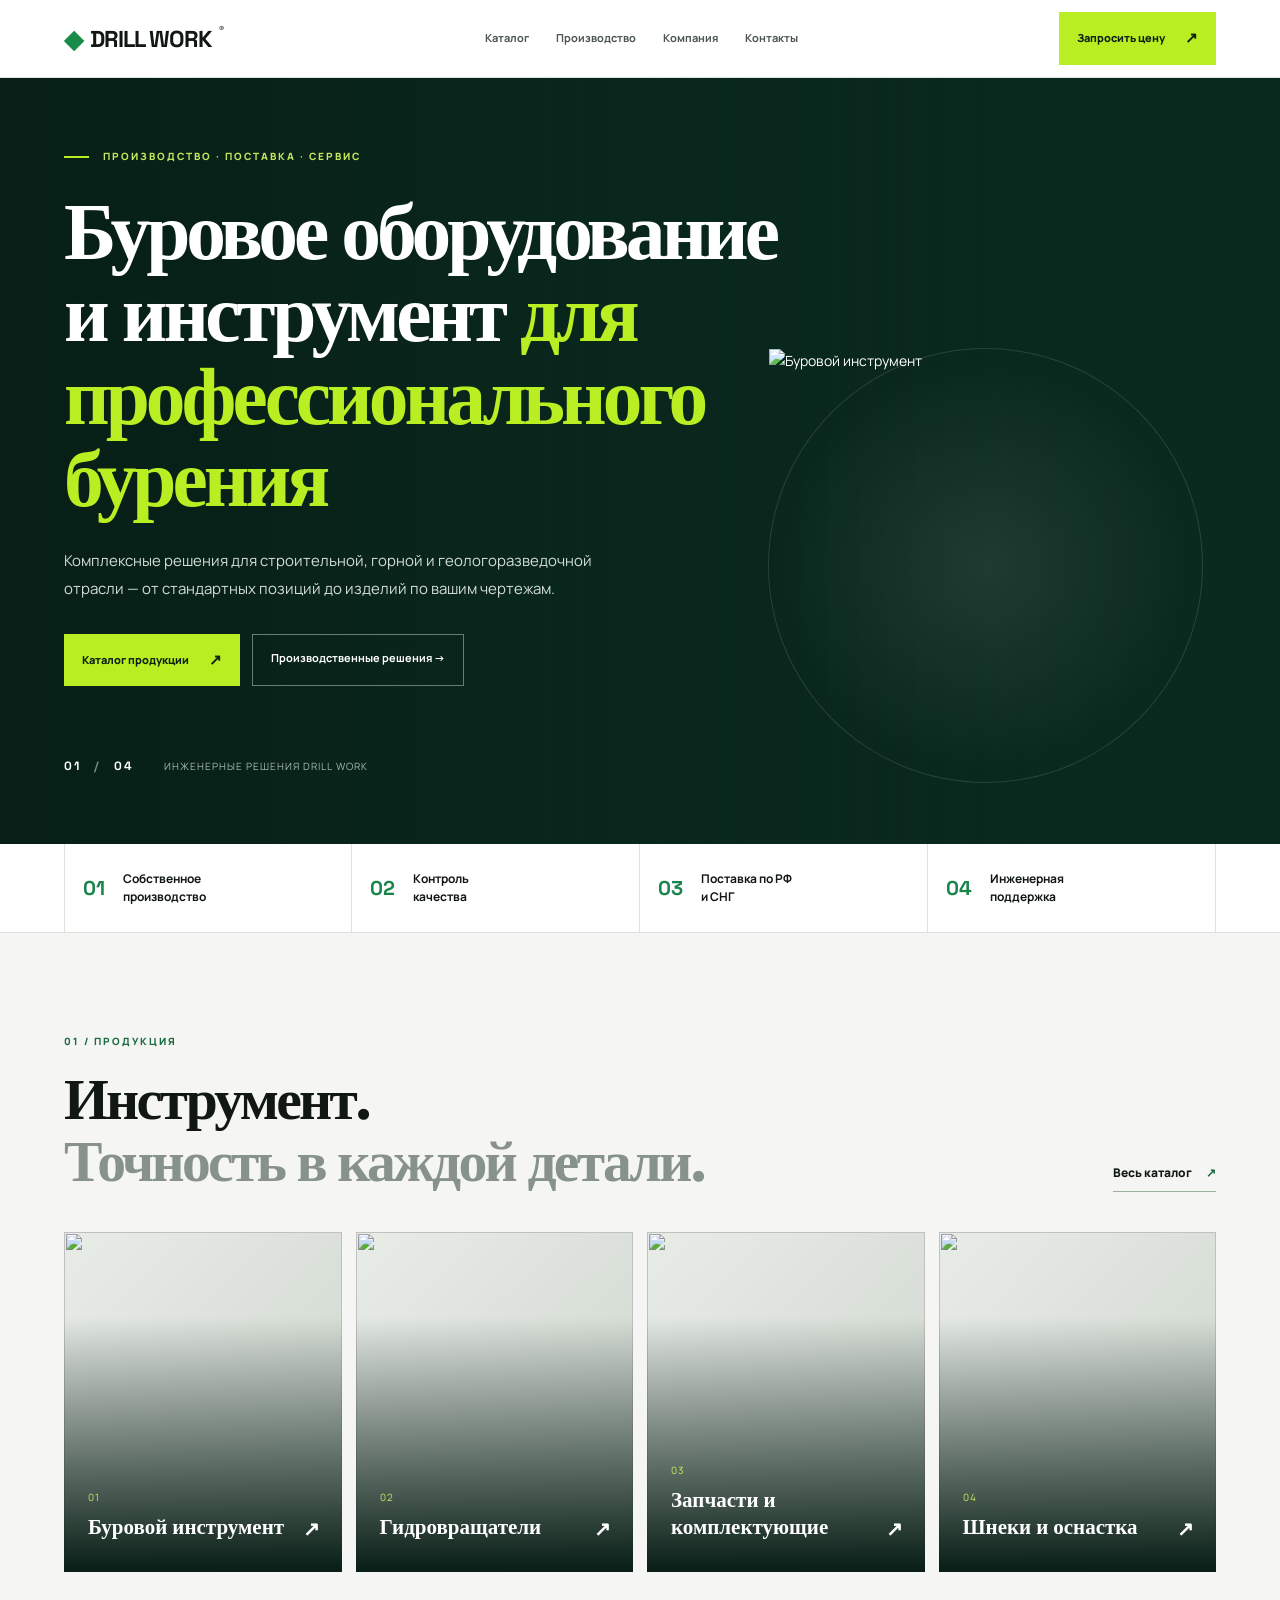
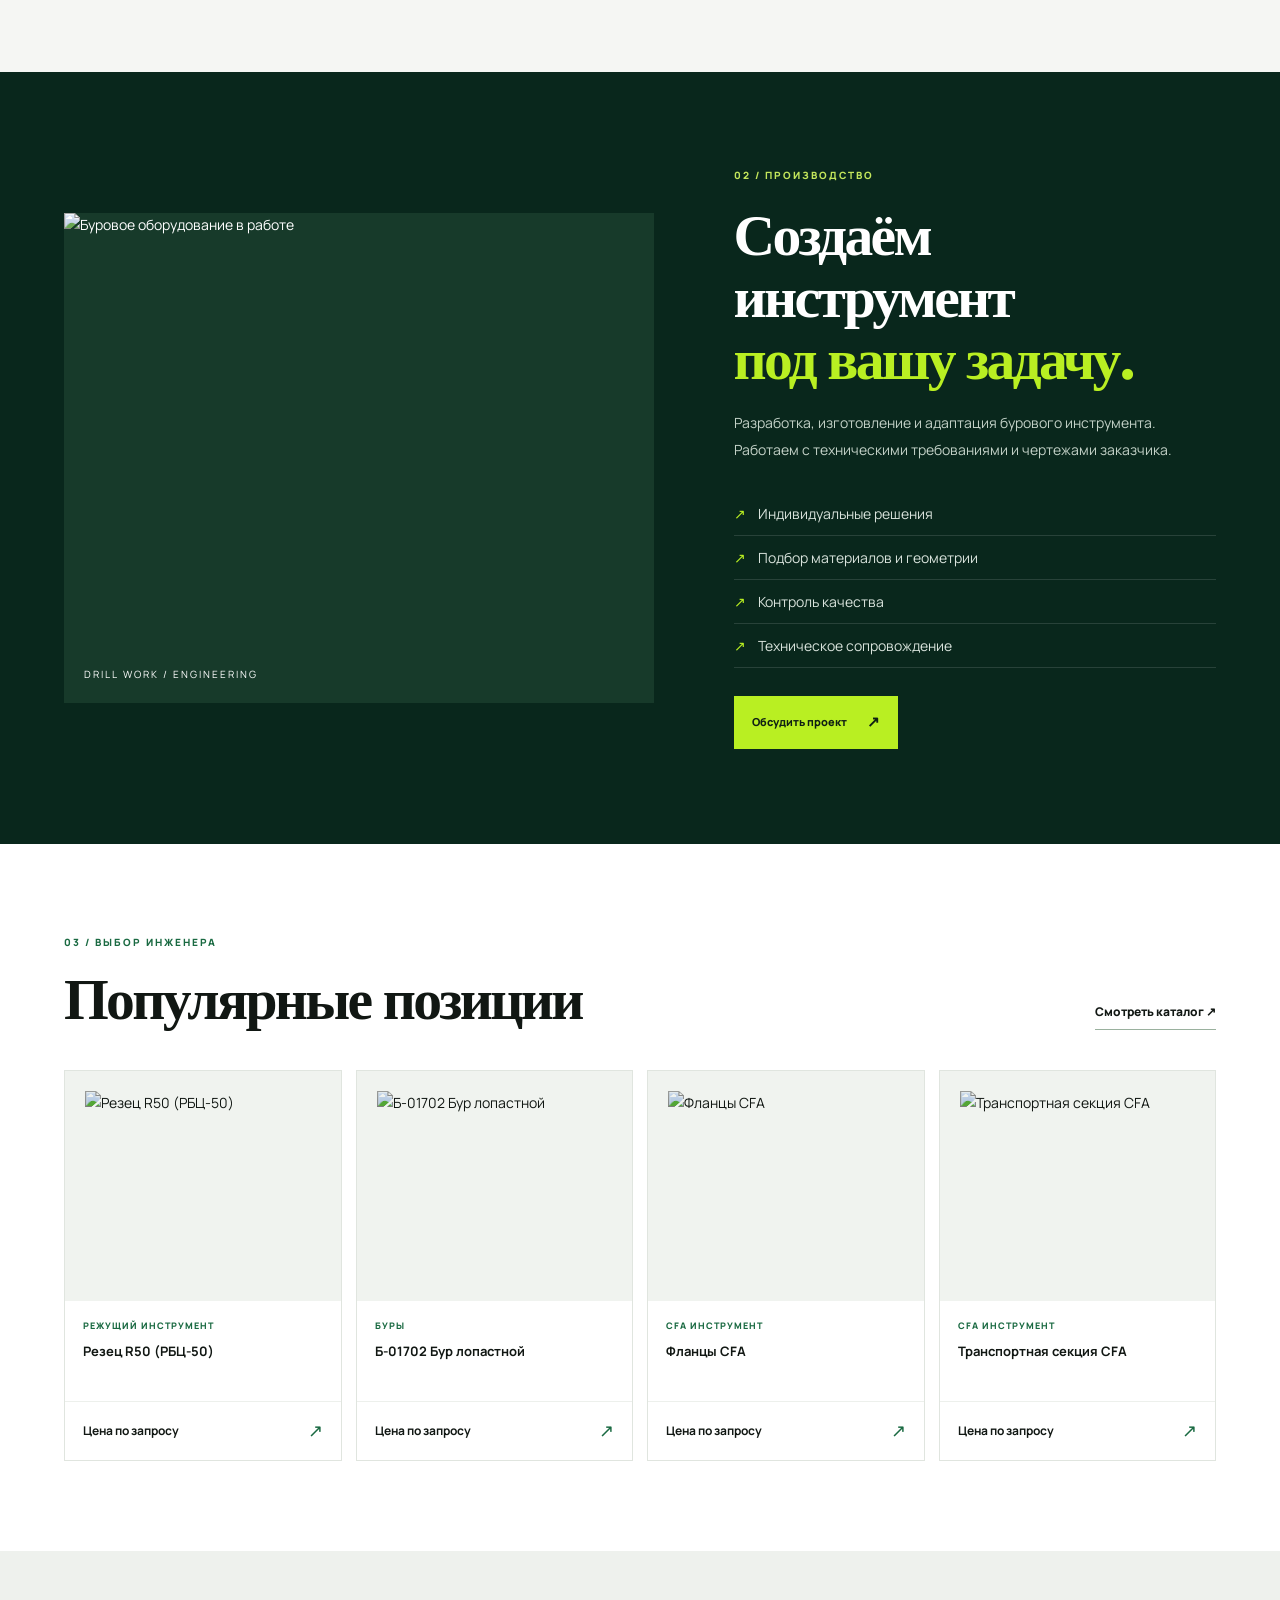
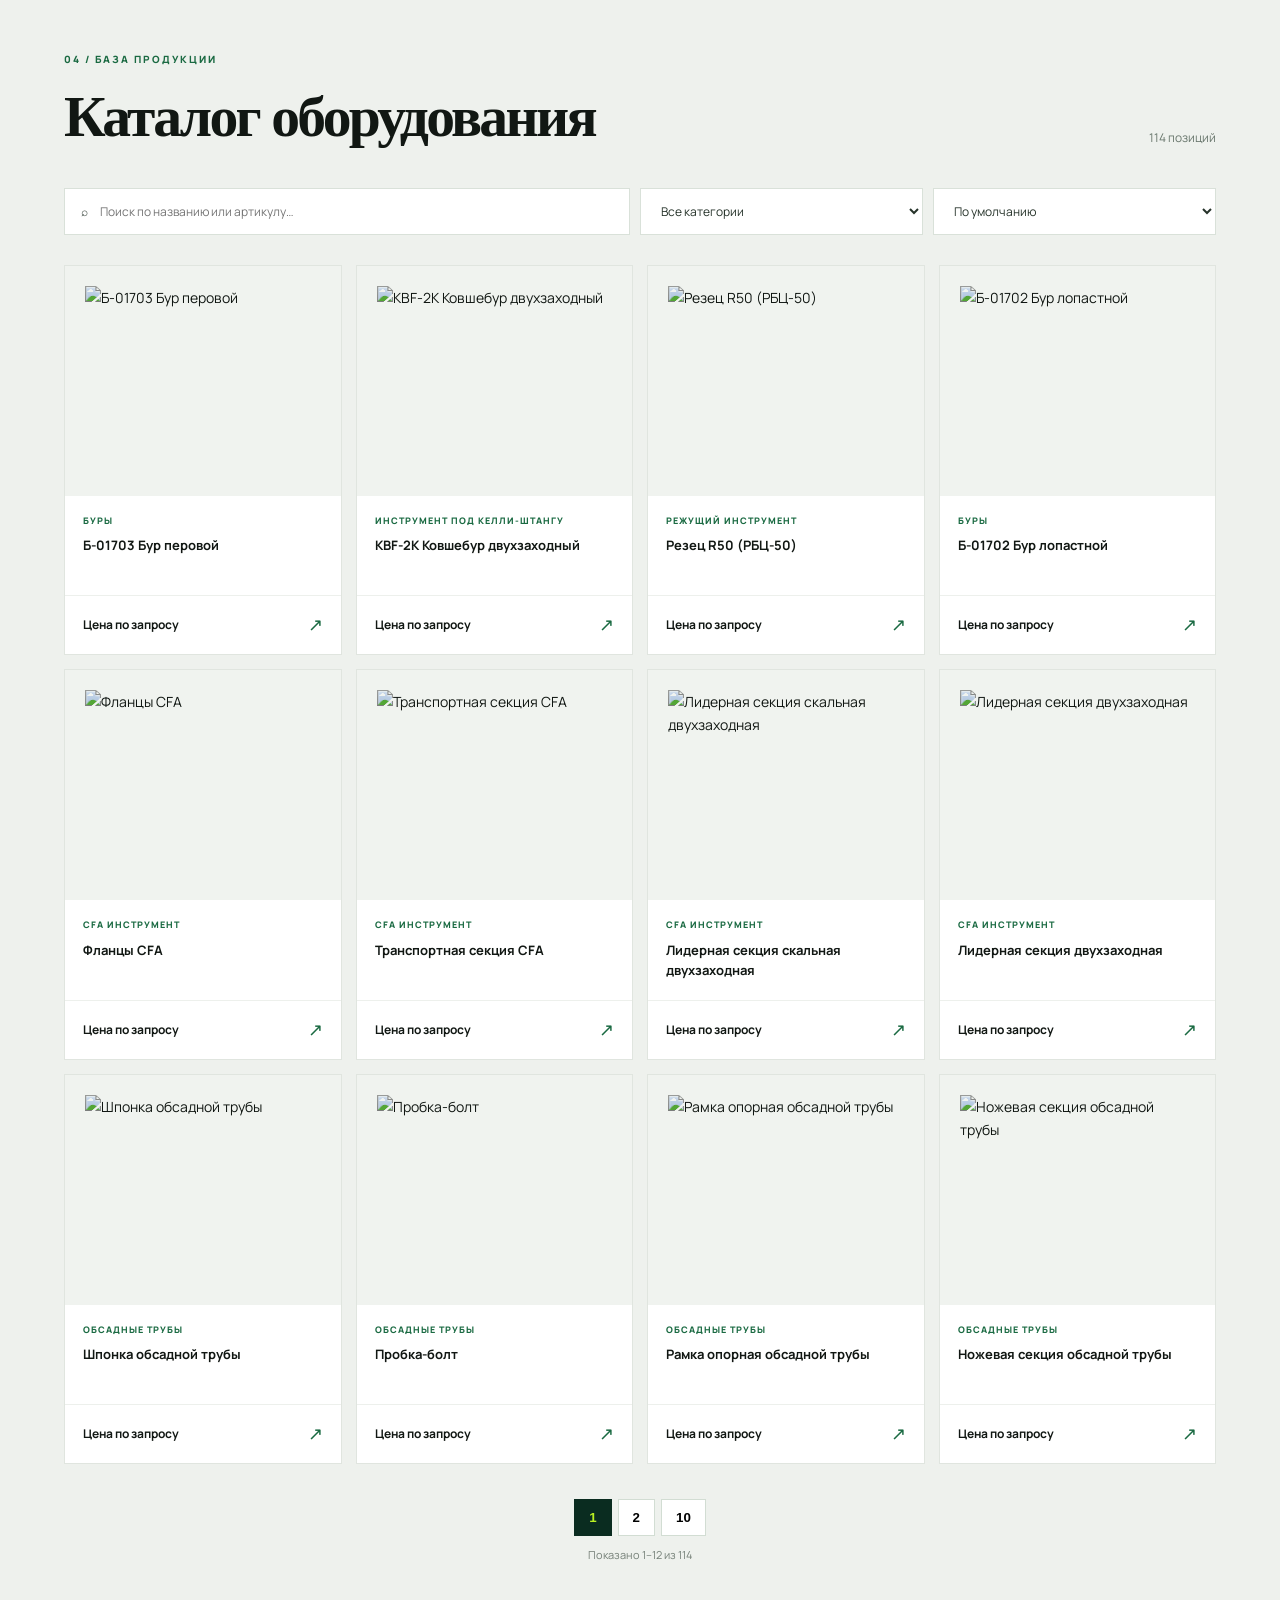
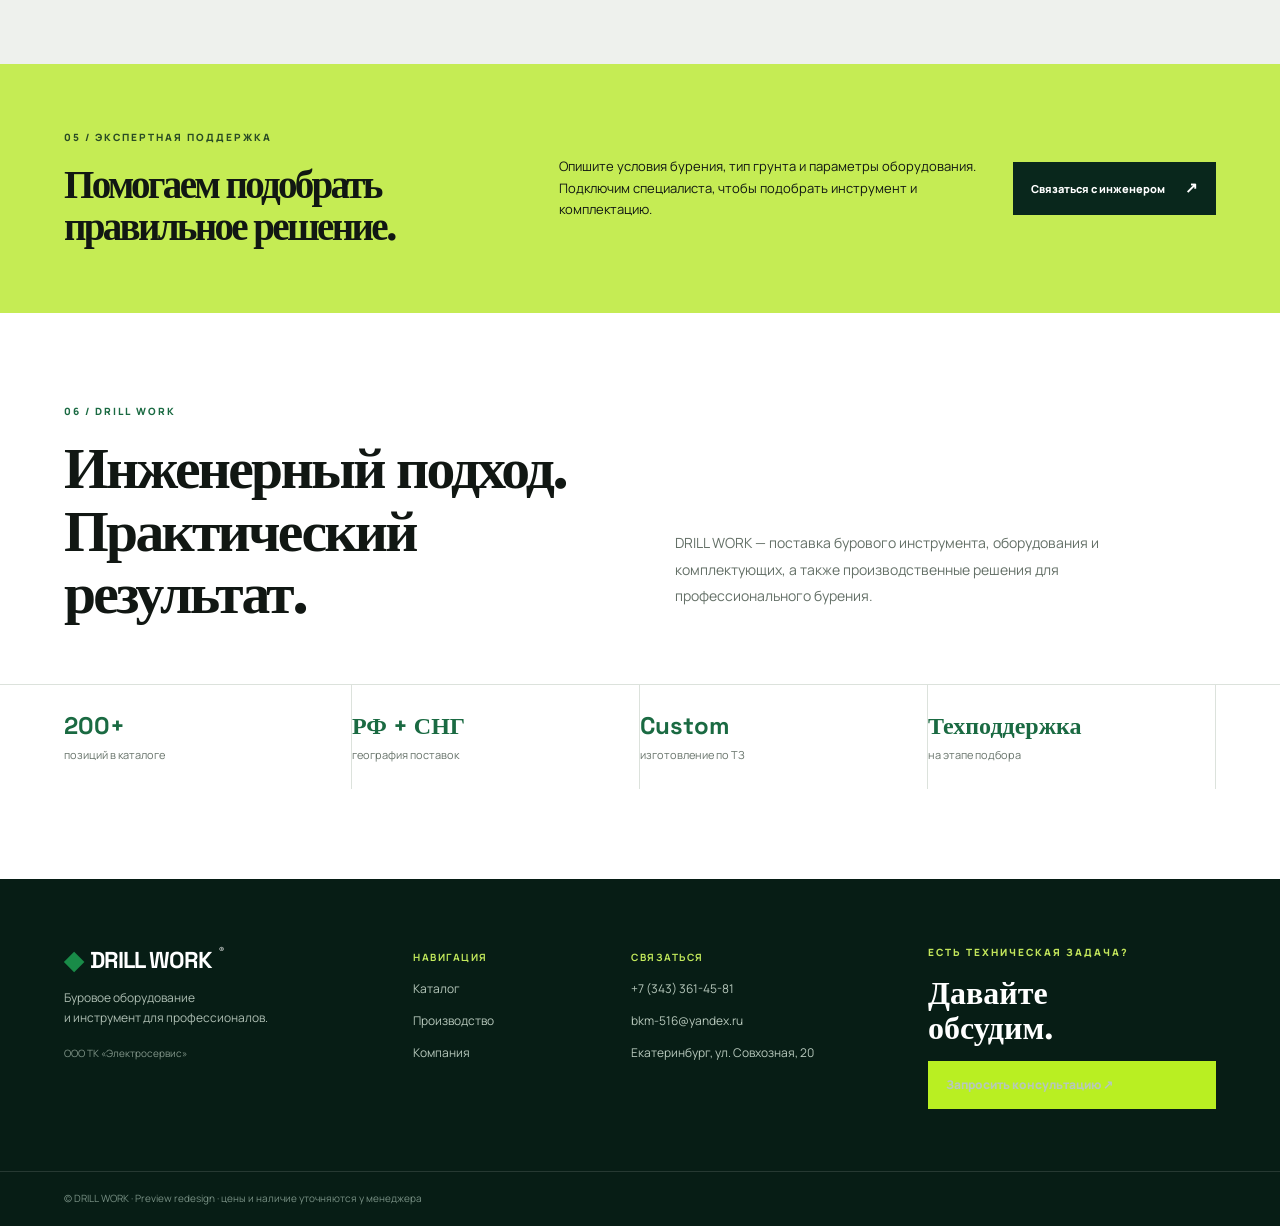
==== commit 7534726d: "Connect DRILL WORK home to multipage navigation" ====
--- a/index.html
+++ b/index.html
@@ -1,16 +1,16 @@
 <!doctype html>
 <html lang="ru"><head><meta charset="utf-8"><meta name="viewport" content="width=device-width,initial-scale=1"><meta name="theme-color" content="#09251c"><title>DRILL WORK — Буровое оборудование и инструмент</title><meta name="description" content="Буровой инструмент, оборудование и производство по чертежам. DRILL WORK."><link rel="preconnect" href="https://drill-work.ru"><link rel="preconnect" href="https://fonts.googleapis.com"><link href="https://fonts.googleapis.com/css2?family=Manrope:wght@400;500;600;700;800&family=Space+Grotesk:wght@400;500;600;700&display=swap" rel="stylesheet"></head>
-<body><header class="top"><div class="shell nav"><a class="brand" href="#"><i>◆</i> DRILL WORK<span>®</span></a><nav><a href="#catalog">Продукция</a><a href="#production">Производство</a><a href="#service">Сервис</a><a href="#company">Компания</a><a href="#contacts">Контакты</a></nav><a class="nav-cta" href="#contacts">Запросить цену <b>↗</b></a><button class="menu" aria-label="Меню">☰</button></div></header>
+<body><header class="top"><div class="shell nav"><a class="brand" href="#"><i>◆</i> DRILL WORK<span>®</span></a><nav><a href="catalog.html">Каталог</a><a href="production.html">Производство</a><a href="company.html">Компания</a><a href="contacts.html">Контакты</a></nav><a class="nav-cta" href="contacts.html">Запросить цену <b>↗</b></a><button class="menu" aria-label="Меню">☰</button></div></header>
 <main>
-<section class="hero"><div class="hero-bg"></div><div class="shell hero-content"><div class="eyebrow"><span></span> ПРОИЗВОДСТВО · ПОСТАВКА · СЕРВИС</div><h1>Буровое оборудование<br>и инструмент <em>для профессионального бурения</em></h1><p>Комплексные решения для строительной, горной и геологоразведочной отрасли — от стандартных позиций до изделий по вашим чертежам.</p><div class="actions"><a class="primary" href="#catalog">Каталог продукции <b>↗</b></a><a class="secondary" href="#production">Производственные решения <b>→</b></a></div><div class="hero-index">01 <span>/</span> 04 <small>ИНЖЕНЕРНЫЕ РЕШЕНИЯ DRILL WORK</small></div></div><div class="hero-product"><img src="https://drill-work.ru/wp-content/uploads/2017/10/RQSUUSO-300x300.jpg" alt="Буровой инструмент"></div></section>
+<section class="hero"><div class="hero-bg"></div><div class="shell hero-content"><div class="eyebrow"><span></span> ПРОИЗВОДСТВО · ПОСТАВКА · СЕРВИС</div><h1>Буровое оборудование<br>и инструмент <em>для профессионального бурения</em></h1><p>Комплексные решения для строительной, горной и геологоразведочной отрасли — от стандартных позиций до изделий по вашим чертежам.</p><div class="actions"><a class="primary" href="catalog.html">Каталог продукции <b>↗</b></a><a class="secondary" href="production.html">Производственные решения <b>→</b></a></div><div class="hero-index">01 <span>/</span> 04 <small>ИНЖЕНЕРНЫЕ РЕШЕНИЯ DRILL WORK</small></div></div><div class="hero-product"><img src="https://drill-work.ru/wp-content/uploads/2017/10/RQSUUSO-300x300.jpg" alt="Буровой инструмент"></div></section>
 <div class="proof"><div class="shell proof-grid"><div><b>01</b><span>Собственное<br>производство</span></div><div><b>02</b><span>Контроль<br>качества</span></div><div><b>03</b><span>Поставка по РФ<br>и СНГ</span></div><div><b>04</b><span>Инженерная<br>поддержка</span></div></div></div>
-<section id="catalog" class="section catalog-section"><div class="shell"><div class="section-top"><div><div class="eyebrow green">01 / ПРОДУКЦИЯ</div><h2>Инструмент.<br><span>Точность в каждой детали.</span></h2></div><a class="text-link" href="#fullcatalog">Весь каталог <b>↗</b></a></div><div class="category-grid"><a class="category" href="#fullcatalog" data-cat="бур"><img src="https://drill-work.ru/wp-content/uploads/2017/10/RQSUUSO-300x300.jpg"><span>01</span><h3>Буровой инструмент</h3><b>↗</b></a><a class="category" href="#fullcatalog" data-cat="гидро"><img src="https://drill-work.ru/wp-content/uploads/2020/10/p69_1-1-300x300.jpg"><span>02</span><h3>Гидровращатели</h3><b>↗</b></a><a class="category" href="#fullcatalog" data-cat="запчаст"><img src="https://drill-work.ru/wp-content/uploads/2017/10/RL6DL5T-300x300.jpg"><span>03</span><h3>Запчасти и комплектующие</h3><b>↗</b></a><a class="category" href="#fullcatalog" data-cat="шнек"><img src="https://drill-work.ru/wp-content/uploads/2017/10/RR7W7LD-300x300.jpg"><span>04</span><h3>Шнеки и оснастка</h3><b>↗</b></a></div></div></section>
-<section id="production" class="production"><div class="shell production-layout"><div class="production-image"><img src="https://drill-work.ru/wp-content/uploads/2025/07/Gidrobur_0-1024x683-1.jpg" alt="Буровое оборудование в работе"><span>DRILL WORK / ENGINEERING</span></div><div class="production-copy"><div class="eyebrow">02 / ПРОИЗВОДСТВО</div><h2>Создаём инструмент<br><em>под вашу задачу.</em></h2><p>Разработка, изготовление и адаптация бурового инструмента. Работаем с техническими требованиями и чертежами заказчика.</p><ul><li>Индивидуальные решения</li><li>Подбор материалов и геометрии</li><li>Контроль качества</li><li>Техническое сопровождение</li></ul><a class="primary" href="#contacts">Обсудить проект <b>↗</b></a></div></div></section>
+<section id="catalog" class="section catalog-section"><div class="shell"><div class="section-top"><div><div class="eyebrow green">01 / ПРОДУКЦИЯ</div><h2>Инструмент.<br><span>Точность в каждой детали.</span></h2></div><a class="text-link" href="catalog.html">Весь каталог <b>↗</b></a></div><div class="category-grid"><a class="category" href="#fullcatalog" data-cat="бур"><img src="https://drill-work.ru/wp-content/uploads/2017/10/RQSUUSO-300x300.jpg"><span>01</span><h3>Буровой инструмент</h3><b>↗</b></a><a class="category" href="#fullcatalog" data-cat="гидро"><img src="https://drill-work.ru/wp-content/uploads/2020/10/p69_1-1-300x300.jpg"><span>02</span><h3>Гидровращатели</h3><b>↗</b></a><a class="category" href="#fullcatalog" data-cat="запчаст"><img src="https://drill-work.ru/wp-content/uploads/2017/10/RL6DL5T-300x300.jpg"><span>03</span><h3>Запчасти и комплектующие</h3><b>↗</b></a><a class="category" href="#fullcatalog" data-cat="шнек"><img src="https://drill-work.ru/wp-content/uploads/2017/10/RR7W7LD-300x300.jpg"><span>04</span><h3>Шнеки и оснастка</h3><b>↗</b></a></div></div></section>
+<section id="production" class="production"><div class="shell production-layout"><div class="production-image"><img src="https://drill-work.ru/wp-content/uploads/2025/07/Gidrobur_0-1024x683-1.jpg" alt="Буровое оборудование в работе"><span>DRILL WORK / ENGINEERING</span></div><div class="production-copy"><div class="eyebrow">02 / ПРОИЗВОДСТВО</div><h2>Создаём инструмент<br><em>под вашу задачу.</em></h2><p>Разработка, изготовление и адаптация бурового инструмента. Работаем с техническими требованиями и чертежами заказчика.</p><ul><li>Индивидуальные решения</li><li>Подбор материалов и геометрии</li><li>Контроль качества</li><li>Техническое сопровождение</li></ul><a class="primary" href="contacts.html">Обсудить проект <b>↗</b></a></div></div></section>
 <section class="featured"><div class="shell"><div class="section-top"><div><div class="eyebrow green">03 / ВЫБОР ИНЖЕНЕРА</div><h2>Популярные позиции</h2></div><a class="text-link" href="#fullcatalog">Смотреть каталог ↗</a></div><div id="featuredProducts" class="product-grid"></div></div></section>
 <section id="fullcatalog" class="fullcatalog"><div class="shell"><div class="eyebrow green">04 / БАЗА ПРОДУКЦИИ</div><div class="section-top"><h2>Каталог оборудования</h2><span class="catalog-total" id="catalogCount">— позиций</span></div><div class="filters"><label class="search">⌕ <input id="catalogSearch" placeholder="Поиск по названию или артикулу…" type="search"></label><select id="catalogCategory"><option value="all">Все категории</option><option value="бур">Буровой инструмент</option><option value="шнек">Шнеки</option><option value="гидро">Гидровращатели</option><option value="запчаст">Запчасти</option><option value="режущий">Режущий инструмент</option></select><select id="catalogSort"><option value="default">По умолчанию</option><option value="name">Название А—Я</option><option value="priceAsc">Цена ↑</option><option value="priceDesc">Цена ↓</option></select></div><div id="catalogResults" class="product-grid"></div><div id="catalogPagination" class="pagination"></div><div id="catalogPageInfo" class="page-info"></div></div></section>
 <section id="service" class="service"><div class="shell service-inner"><div><div class="eyebrow">05 / ЭКСПЕРТНАЯ ПОДДЕРЖКА</div><h2>Помогаем подобрать<br>правильное решение.</h2></div><p>Опишите условия бурения, тип грунта и параметры оборудования. Подключим специалиста, чтобы подобрать инструмент и комплектацию.</p><a class="primary" href="#contacts">Связаться с инженером <b>↗</b></a></div></section>
 <section id="company" class="company"><div class="shell company-row"><div><div class="eyebrow green">06 / DRILL WORK</div><h2>Инженерный подход.<br>Практический результат.</h2></div><p>DRILL WORK — поставка бурового инструмента, оборудования и комплектующих, а также производственные решения для профессионального бурения.</p></div><div class="shell metrics"><div><strong>200+</strong><span>позиций в каталоге</span></div><div><strong>РФ + СНГ</strong><span>география поставок</span></div><div><strong>Custom</strong><span>изготовление по ТЗ</span></div><div><strong>Техподдержка</strong><span>на этапе подбора</span></div></div></section>
-</main><footer id="contacts"><div class="shell footer-grid"><div><a class="brand" href="#"><i>◆</i> DRILL WORK<span>®</span></a><p>Буровое оборудование<br>и инструмент для профессионалов.</p><small>ООО ТК «Электросервис»</small></div><div><b>НАВИГАЦИЯ</b><a href="#catalog">Каталог</a><a href="#production">Производство</a><a href="#company">Компания</a></div><div><b>СВЯЗАТЬСЯ</b><a href="tel:+73433614581">+7 (343) 361-45-81</a><a href="mailto:bkm-516@yandex.ru">bkm-516@yandex.ru</a><span>Екатеринбург, ул. Совхозная, 20</span></div><div class="footer-cta"><div class="eyebrow">ЕСТЬ ТЕХНИЧЕСКАЯ ЗАДАЧА?</div><h3>Давайте<br>обсудим.</h3><a href="mailto:bkm-516@yandex.ru" class="primary">Запросить консультацию ↗</a></div></div><div class="shell copyright">© DRILL WORK · Preview redesign · цены и наличие уточняются у менеджера</div></footer>
+</main><footer id="contacts"><div class="shell footer-grid"><div><a class="brand" href="#"><i>◆</i> DRILL WORK<span>®</span></a><p>Буровое оборудование<br>и инструмент для профессионалов.</p><small>ООО ТК «Электросервис»</small></div><div><b>НАВИГАЦИЯ</b><a href="#catalog">Каталог</a><a href="#production">Производство</a><a href="company.html">Компания</a></div><div><b>СВЯЗАТЬСЯ</b><a href="tel:+73433614581">+7 (343) 361-45-81</a><a href="mailto:bkm-516@yandex.ru">bkm-516@yandex.ru</a><span>Екатеринбург, ул. Совхозная, 20</span></div><div class="footer-cta"><div class="eyebrow">ЕСТЬ ТЕХНИЧЕСКАЯ ЗАДАЧА?</div><h3>Давайте<br>обсудим.</h3><a href="mailto:bkm-516@yandex.ru" class="primary">Запросить консультацию ↗</a></div></div><div class="shell copyright">© DRILL WORK · Preview redesign · цены и наличие уточняются у менеджера</div></footer>
 <script src="catalog-data.js"></script><script>
 const products=window.drillProducts||[],root=document.getElementById('catalogResults'),search=document.getElementById('catalogSearch'),category=document.getElementById('catalogCategory'),sort=document.getElementById('catalogSort');let page=1;const perPage=12;
 function card(p){return '<article class="product"><a class="product-image" href="'+p.url+'" target="_blank" rel="noopener"><img loading="lazy" src="'+p.img+'" alt="'+p.name+'"><span>ОТКРЫТЬ ↗</span></a><div class="product-meta">'+(p.cat||'ОБОРУДОВАНИЕ').toUpperCase()+'</div><h3><a href="'+p.url+'" target="_blank" rel="noopener">'+p.name+'</a></h3><div class="product-bottom"><strong>'+(p.price?Number(p.price).toLocaleString('ru-RU')+' ₽':'Цена по запросу')+'</strong><a href="'+p.url+'" target="_blank" rel="noopener">↗</a></div></article>'}
